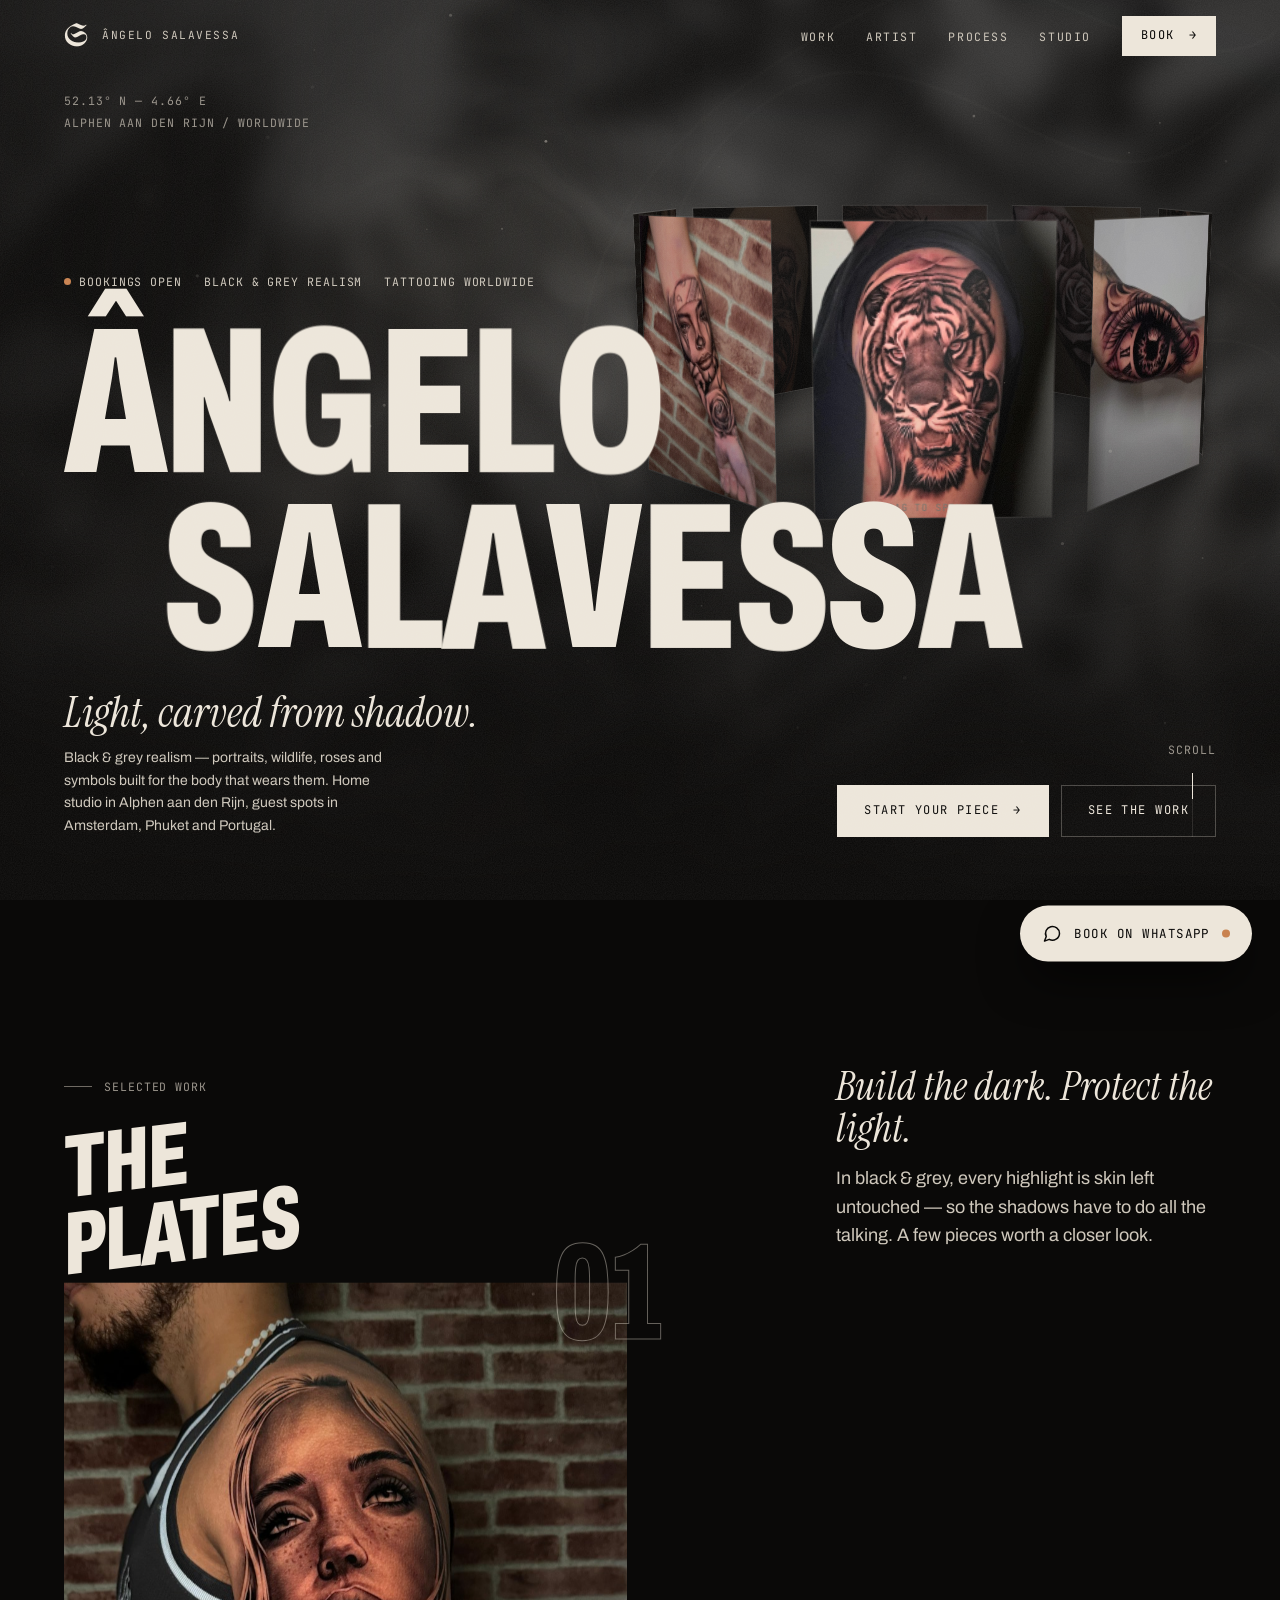
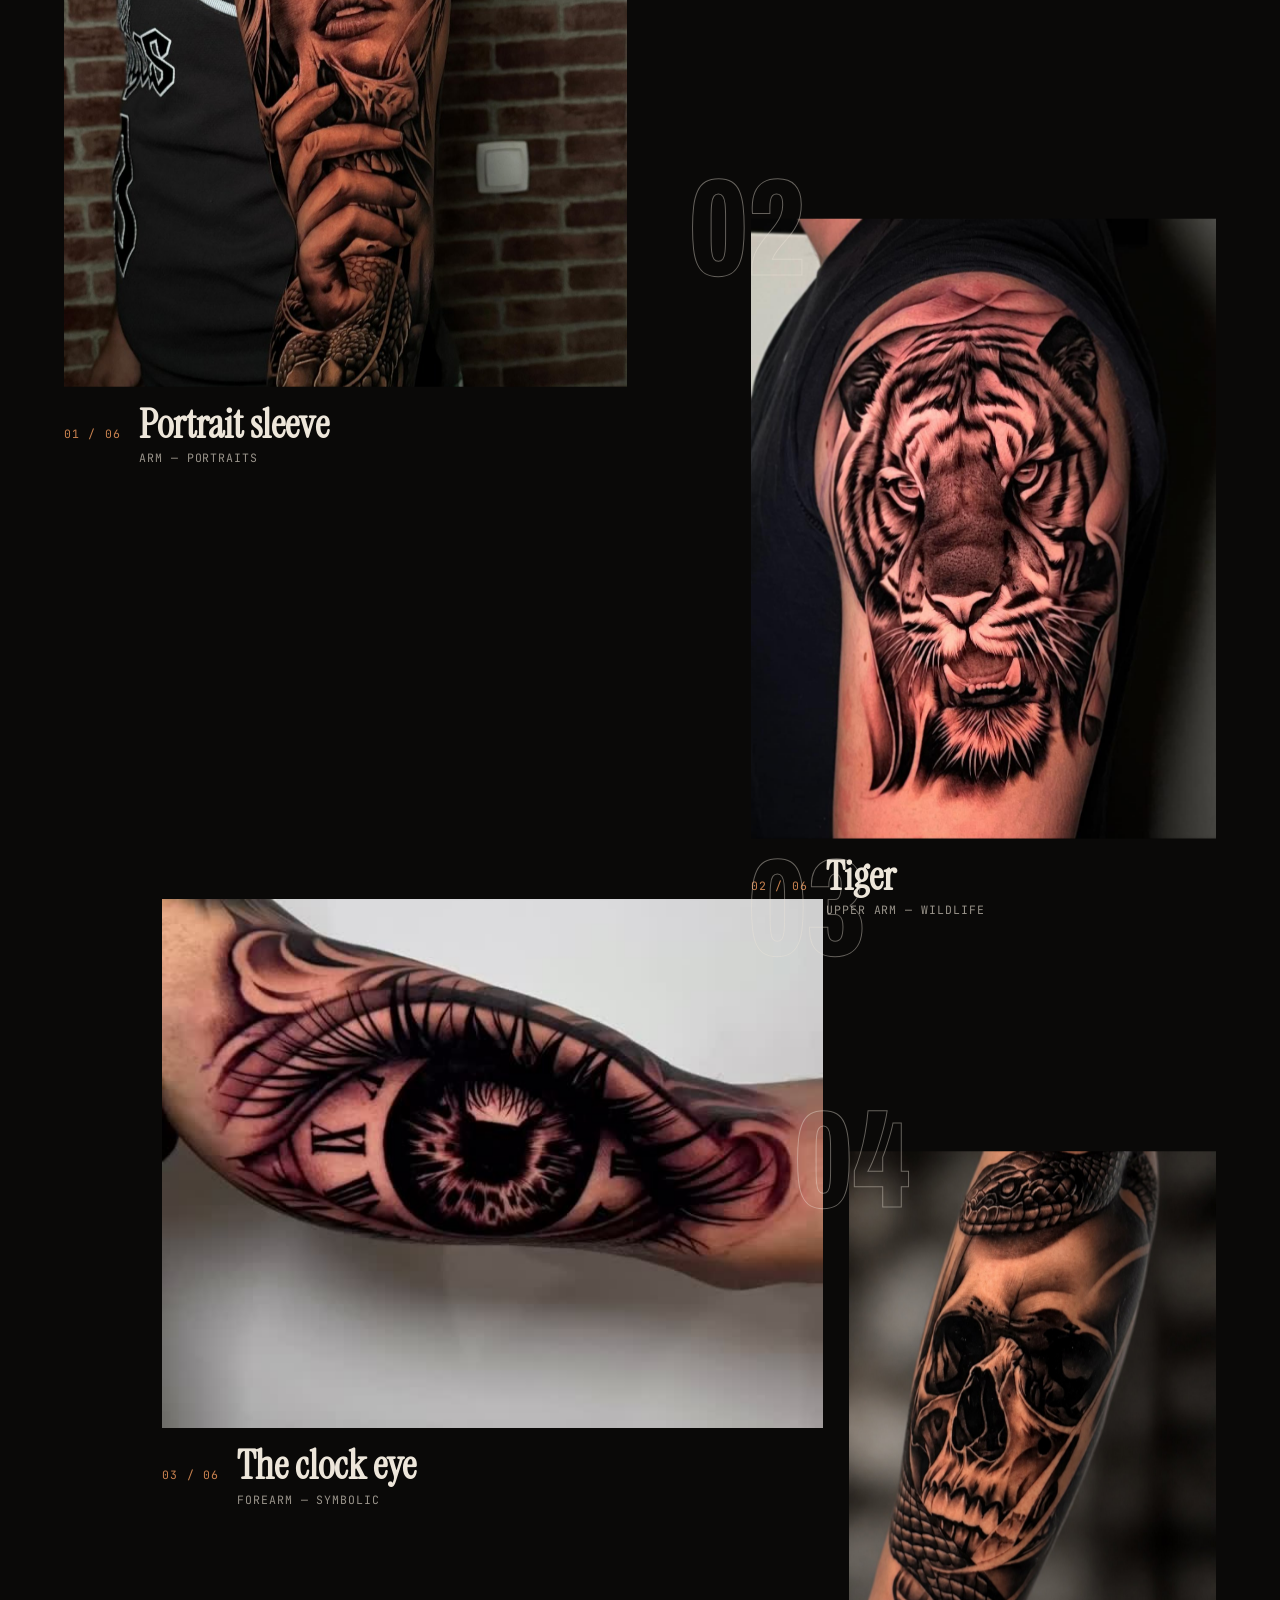
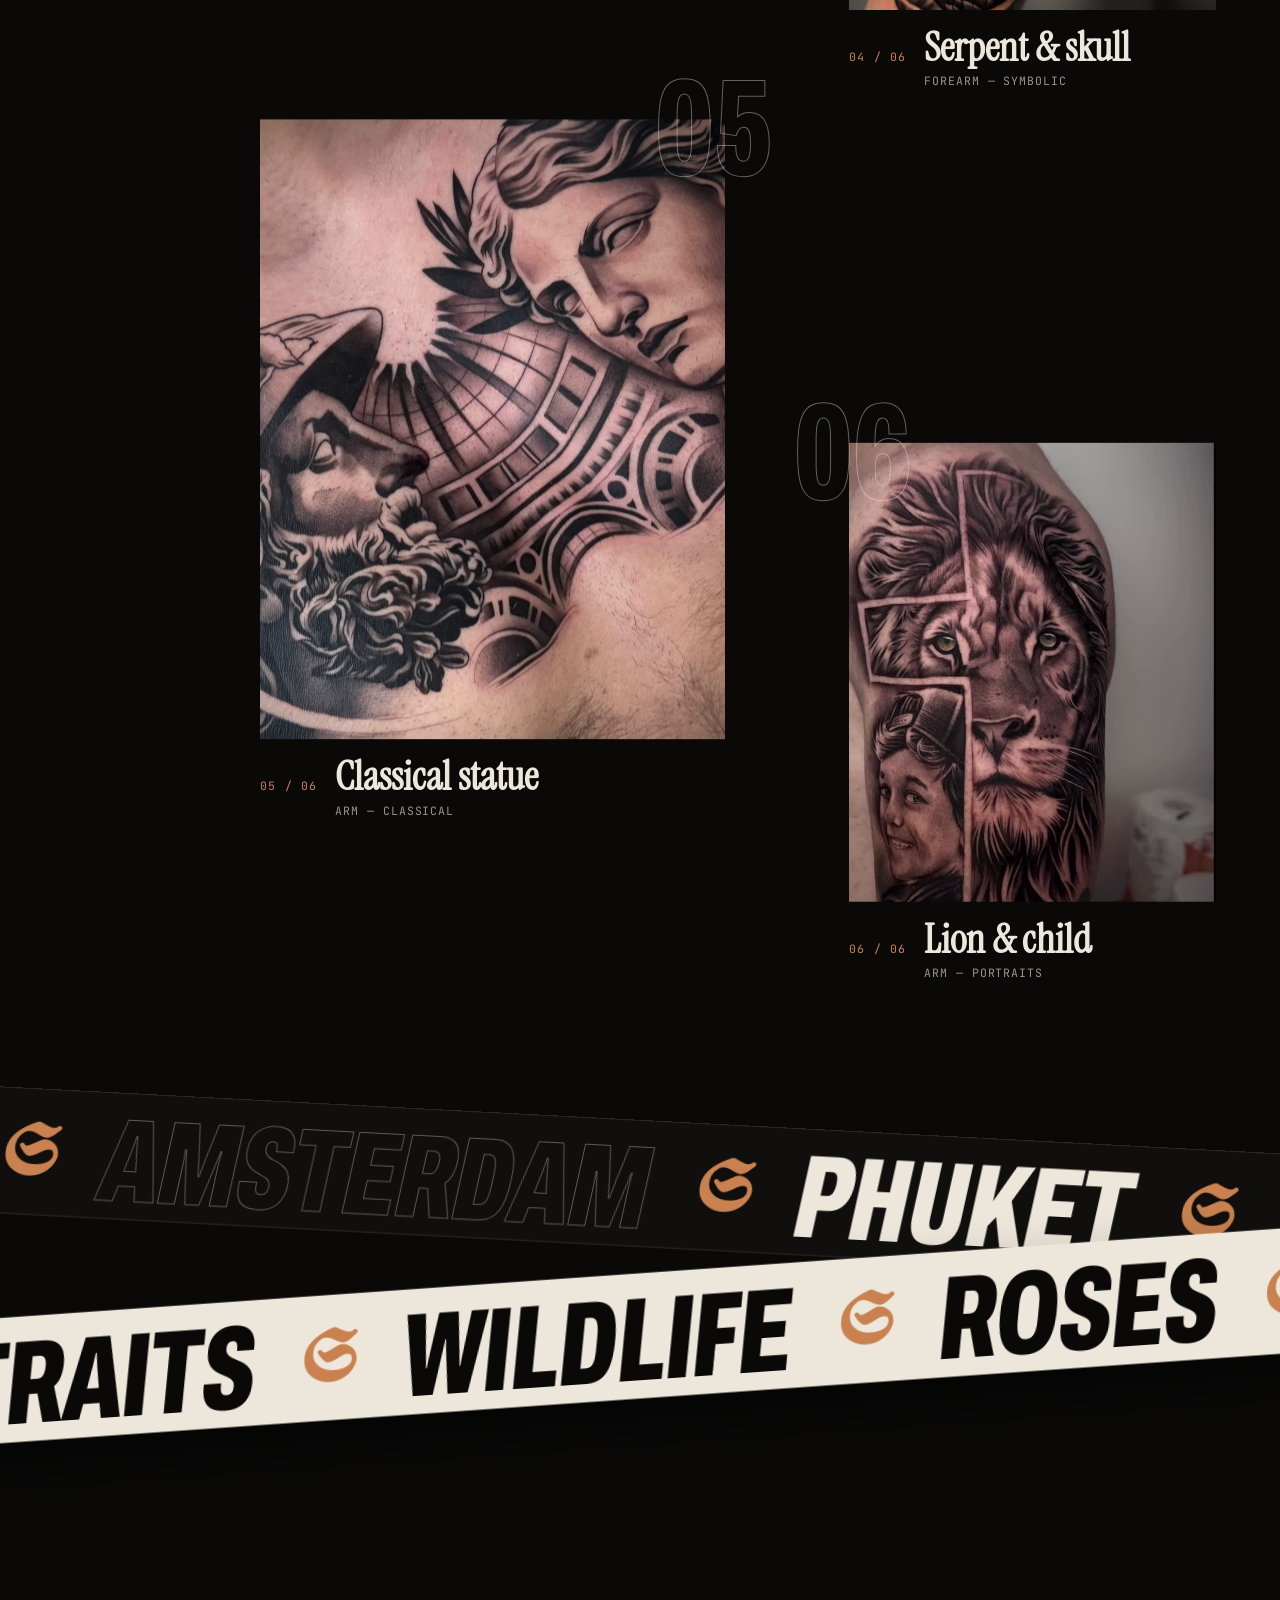
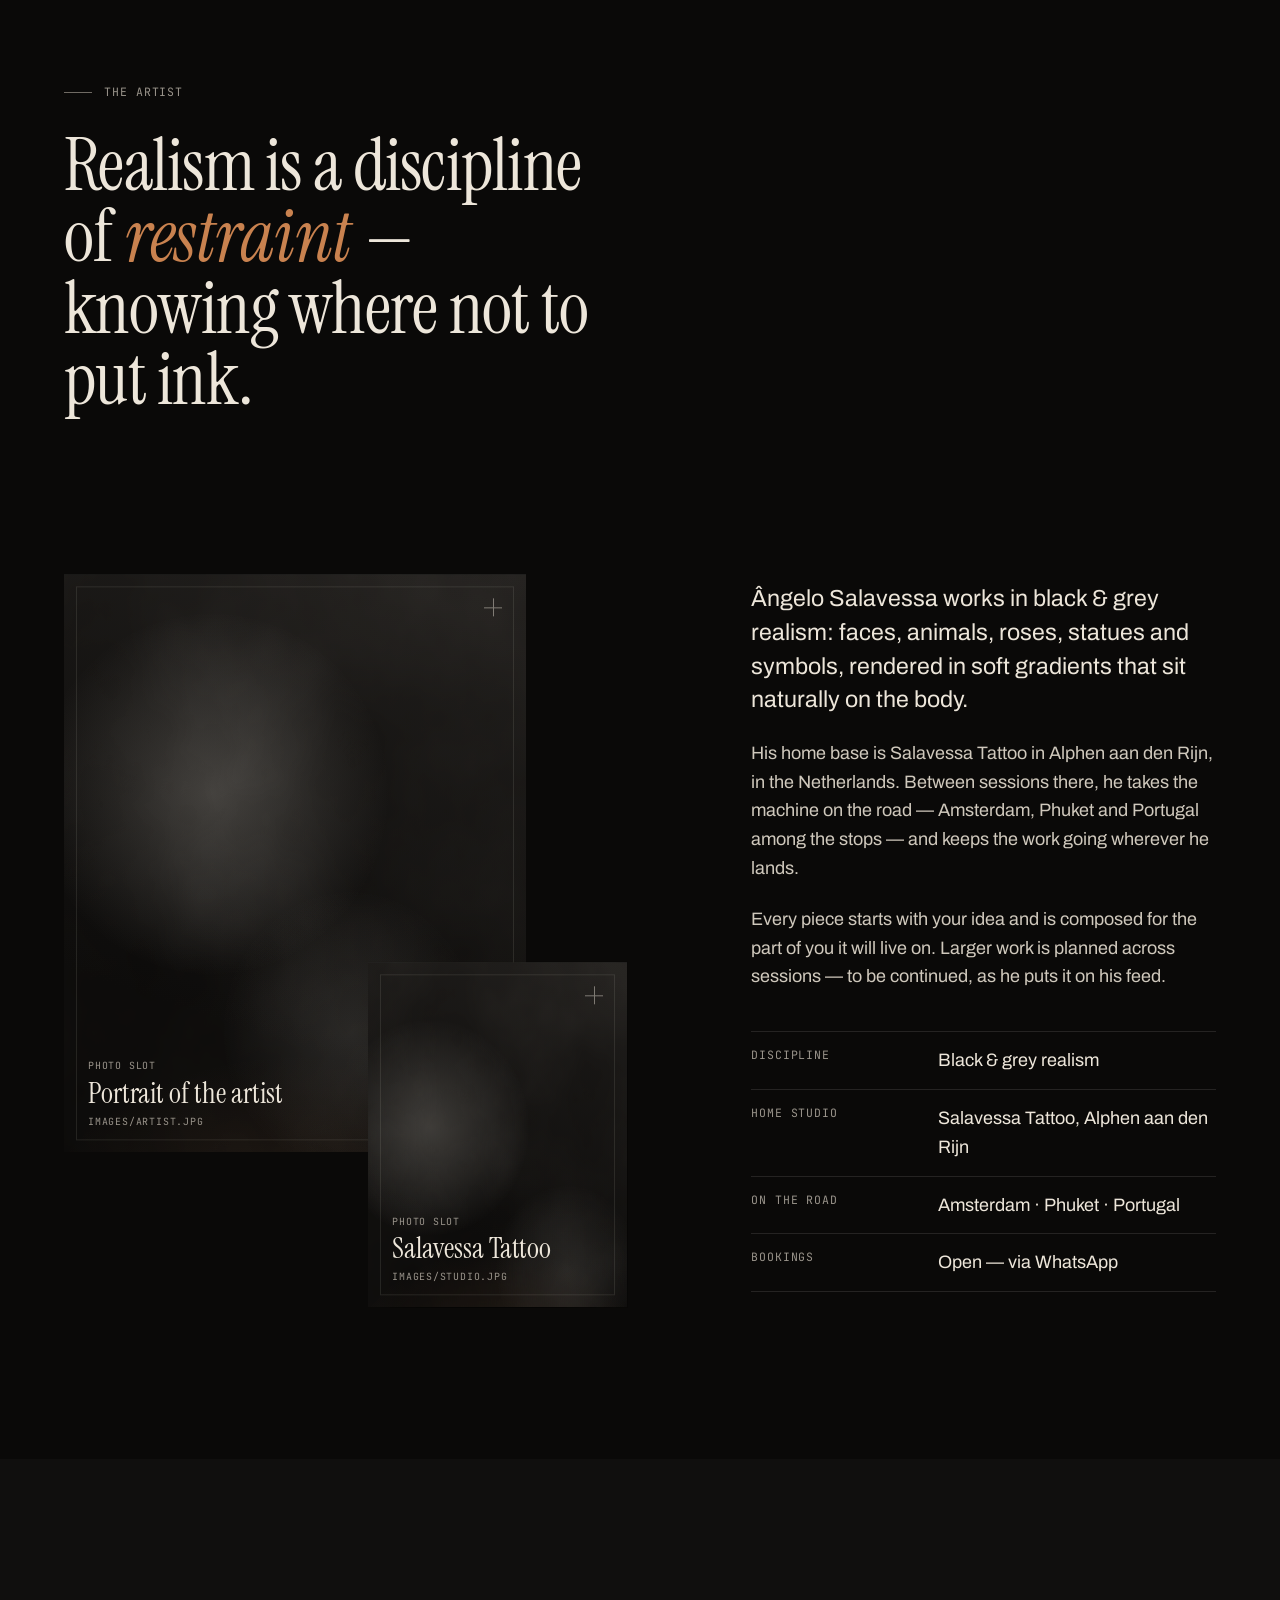
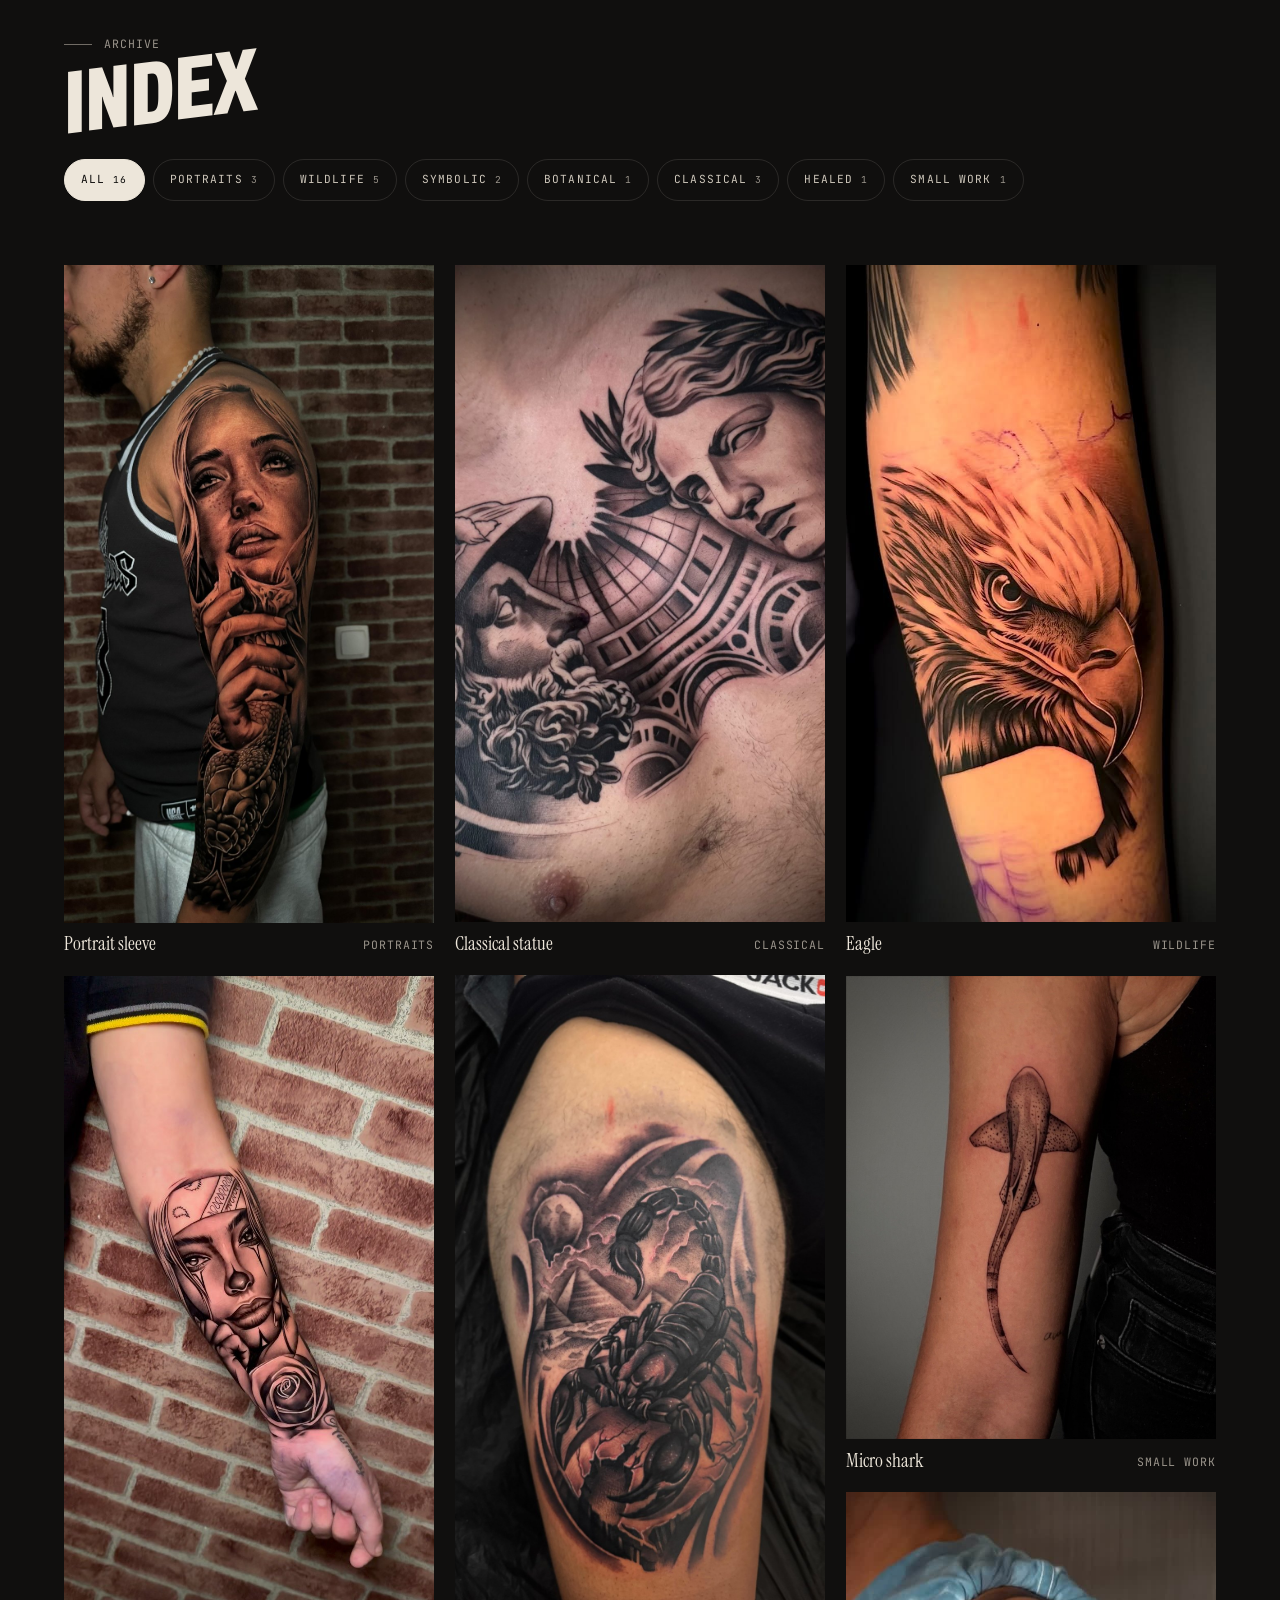
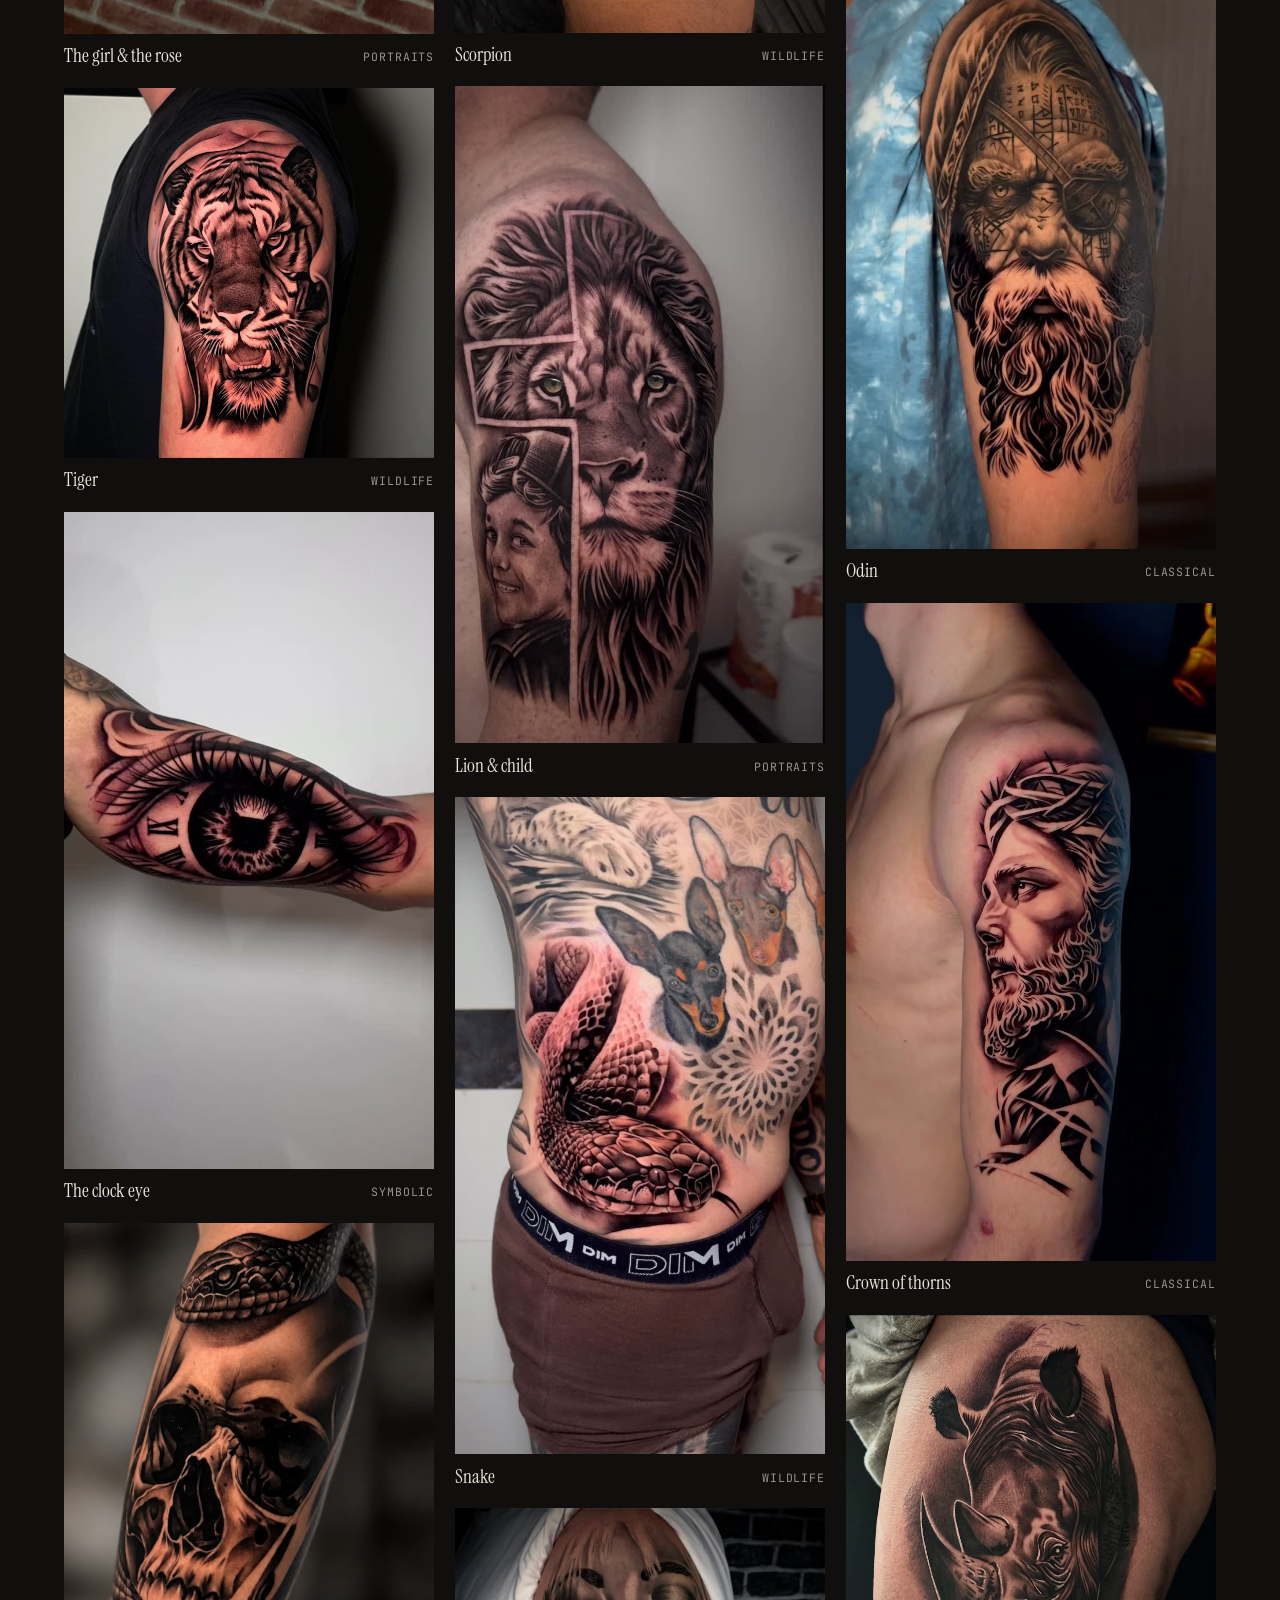
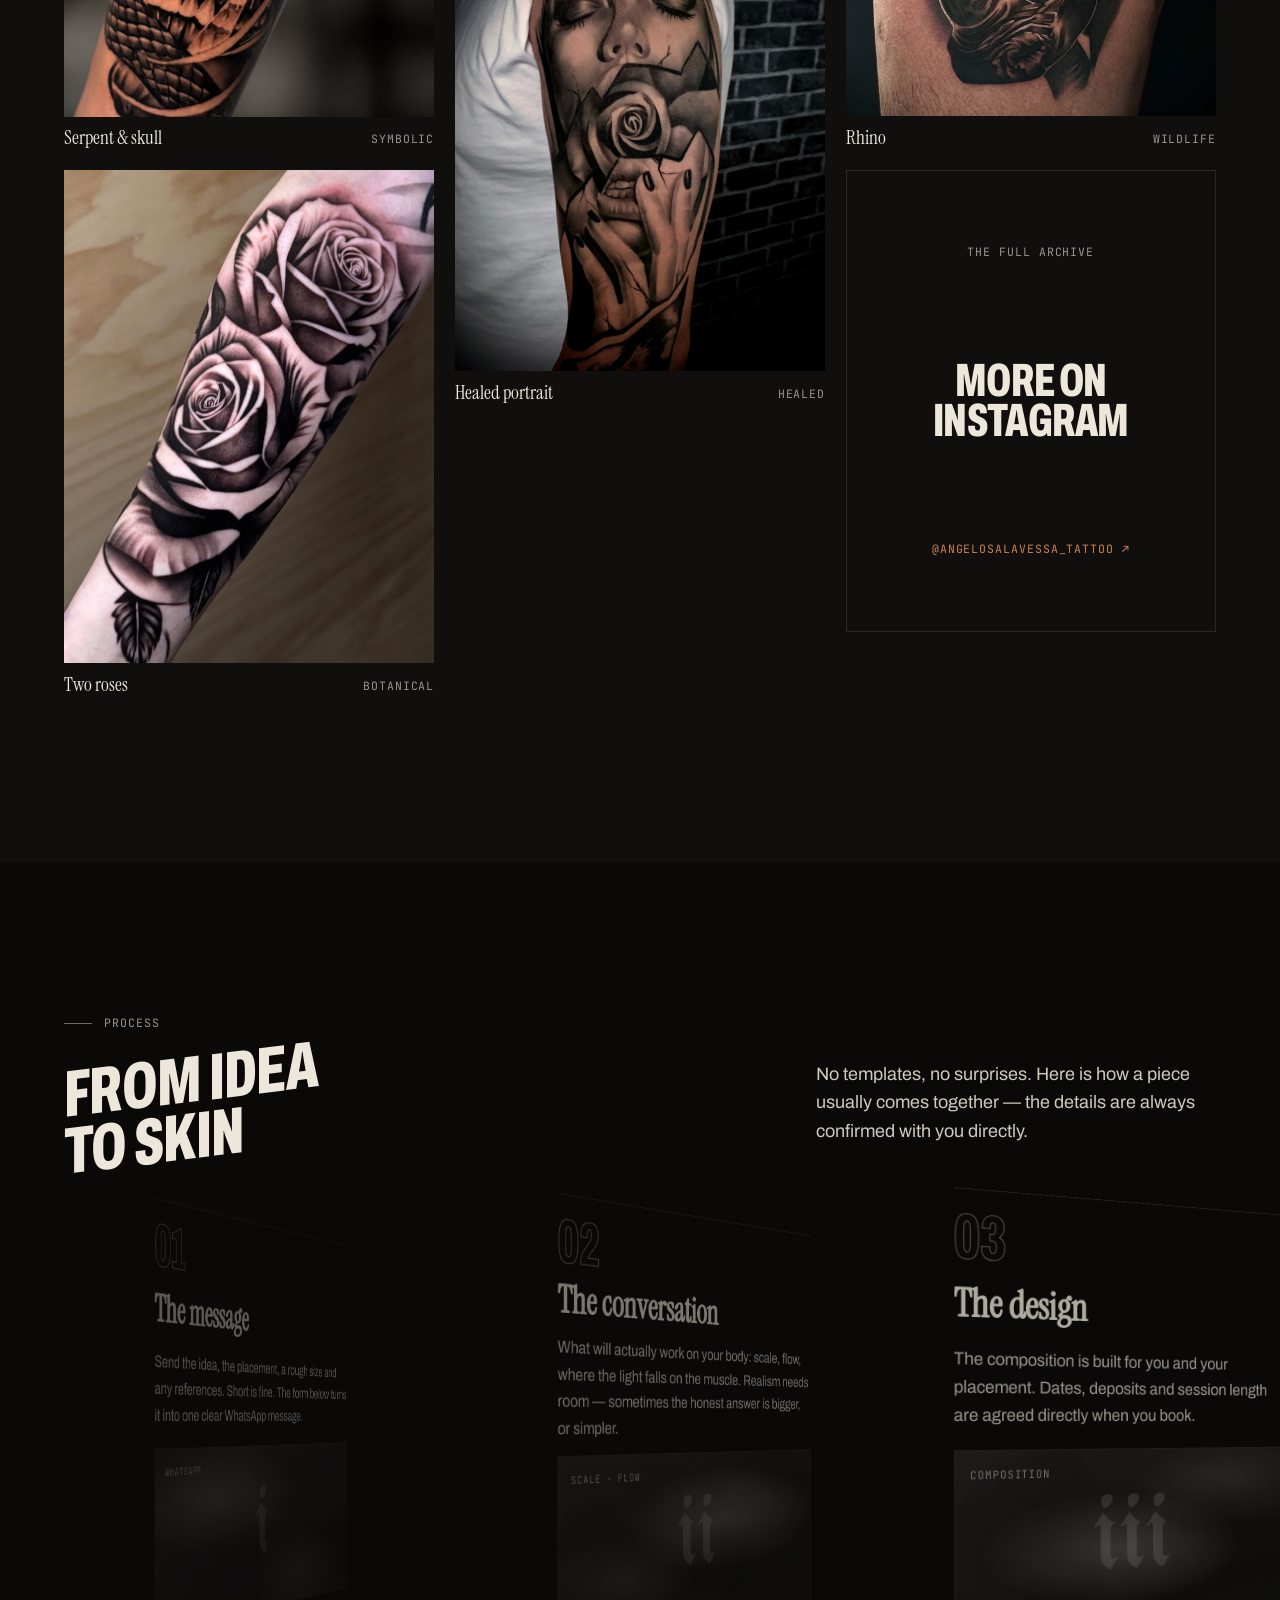
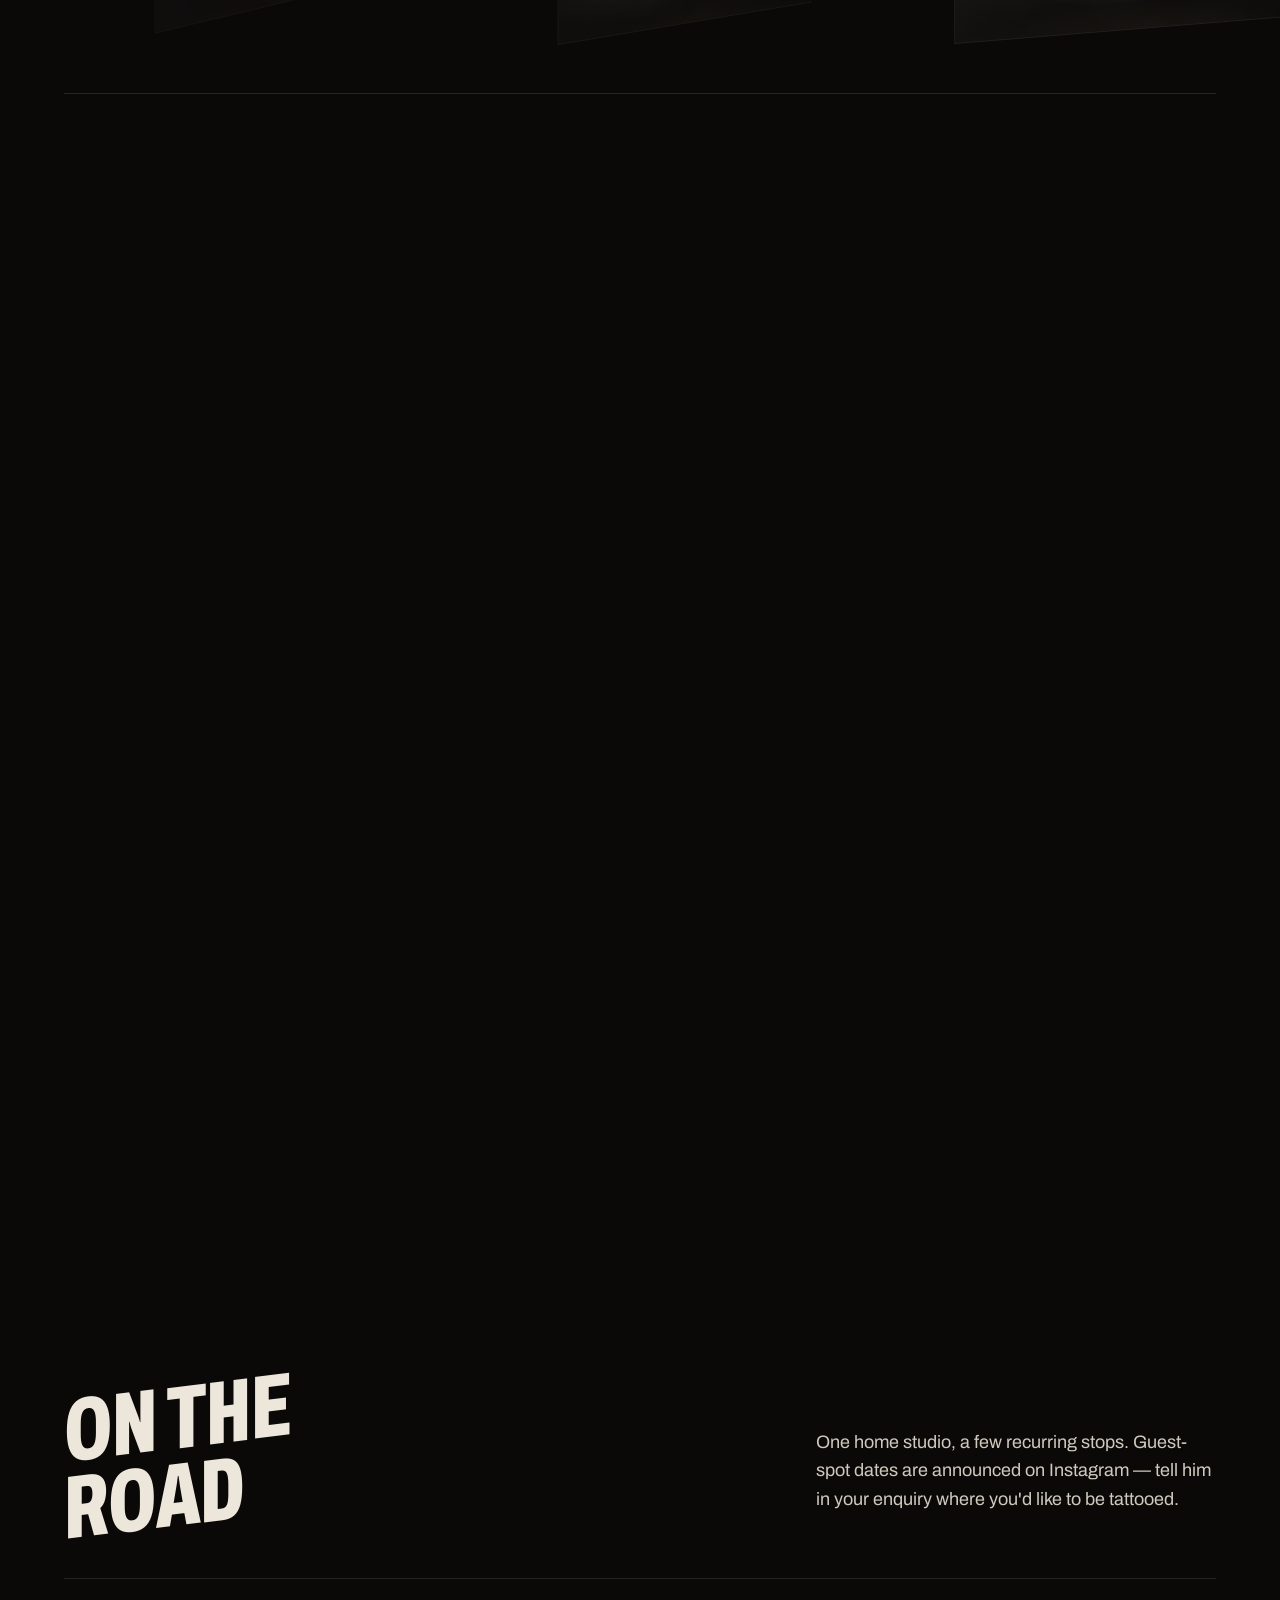
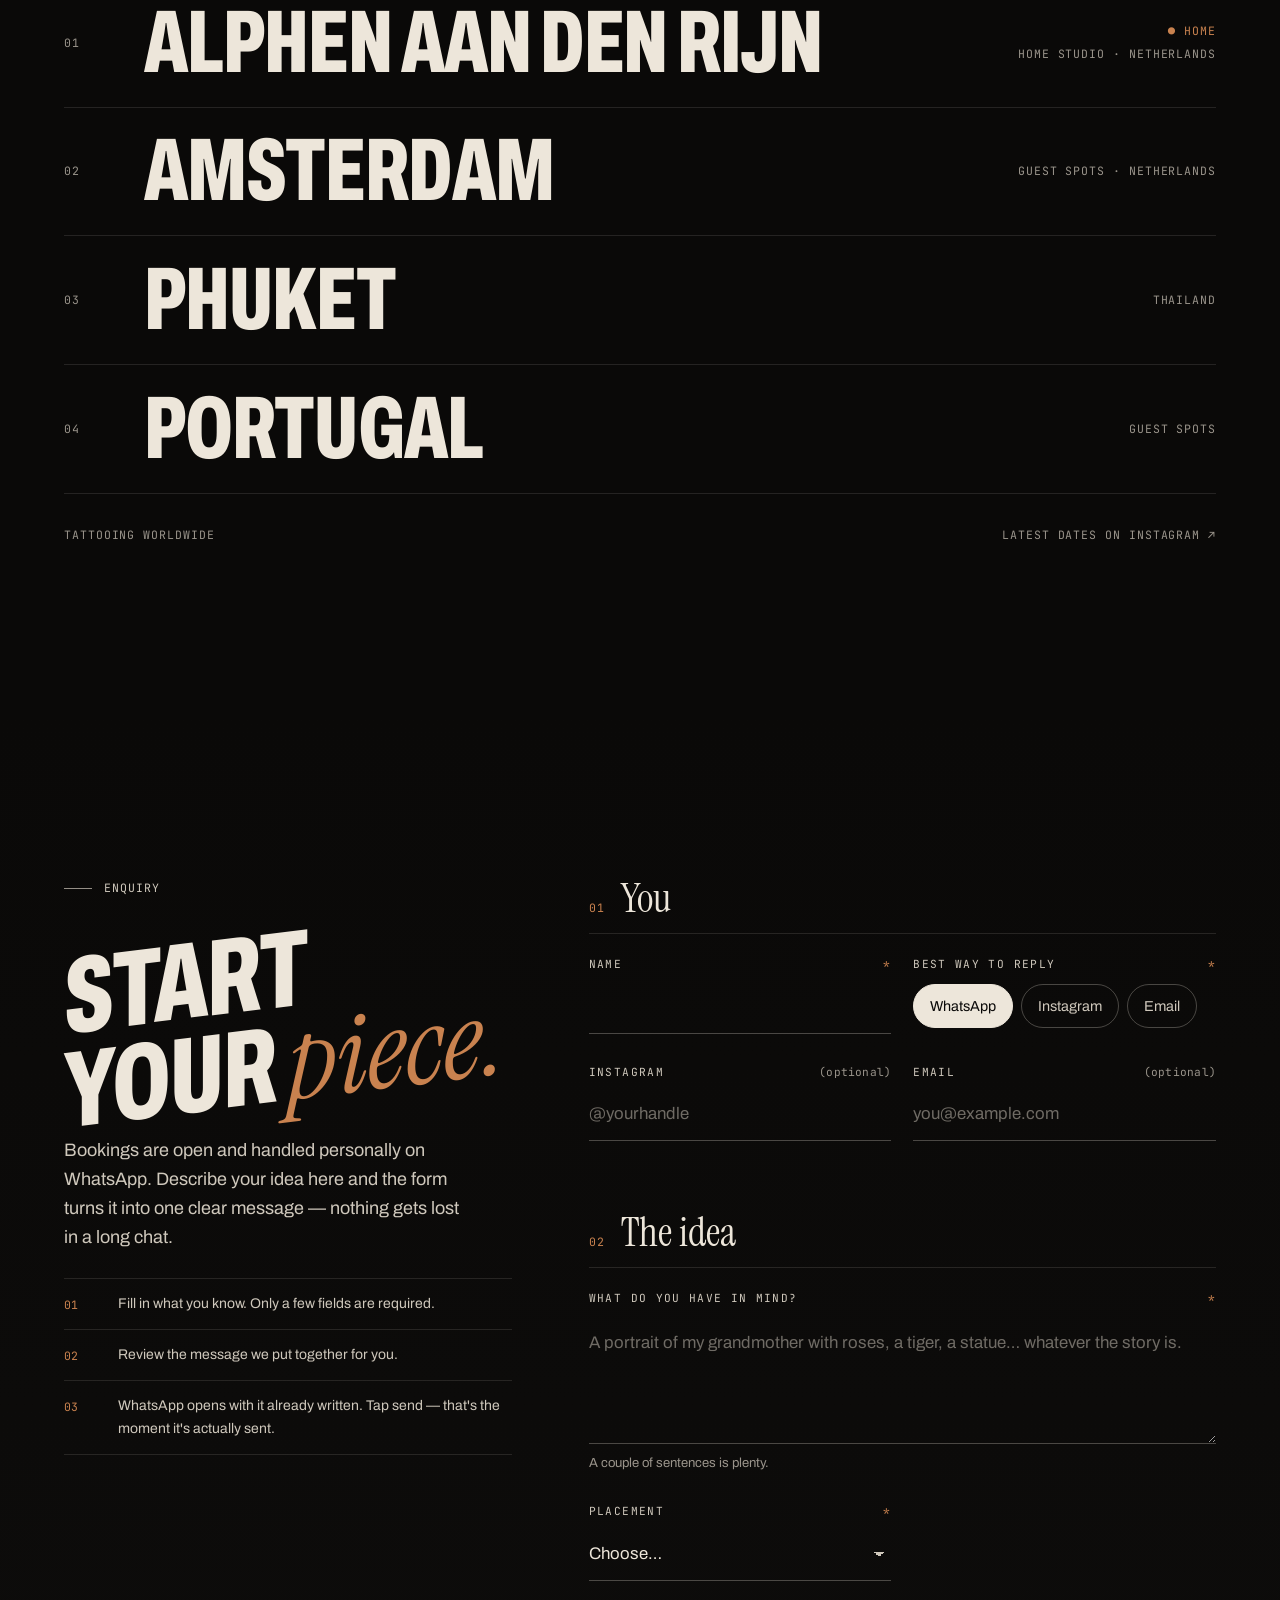
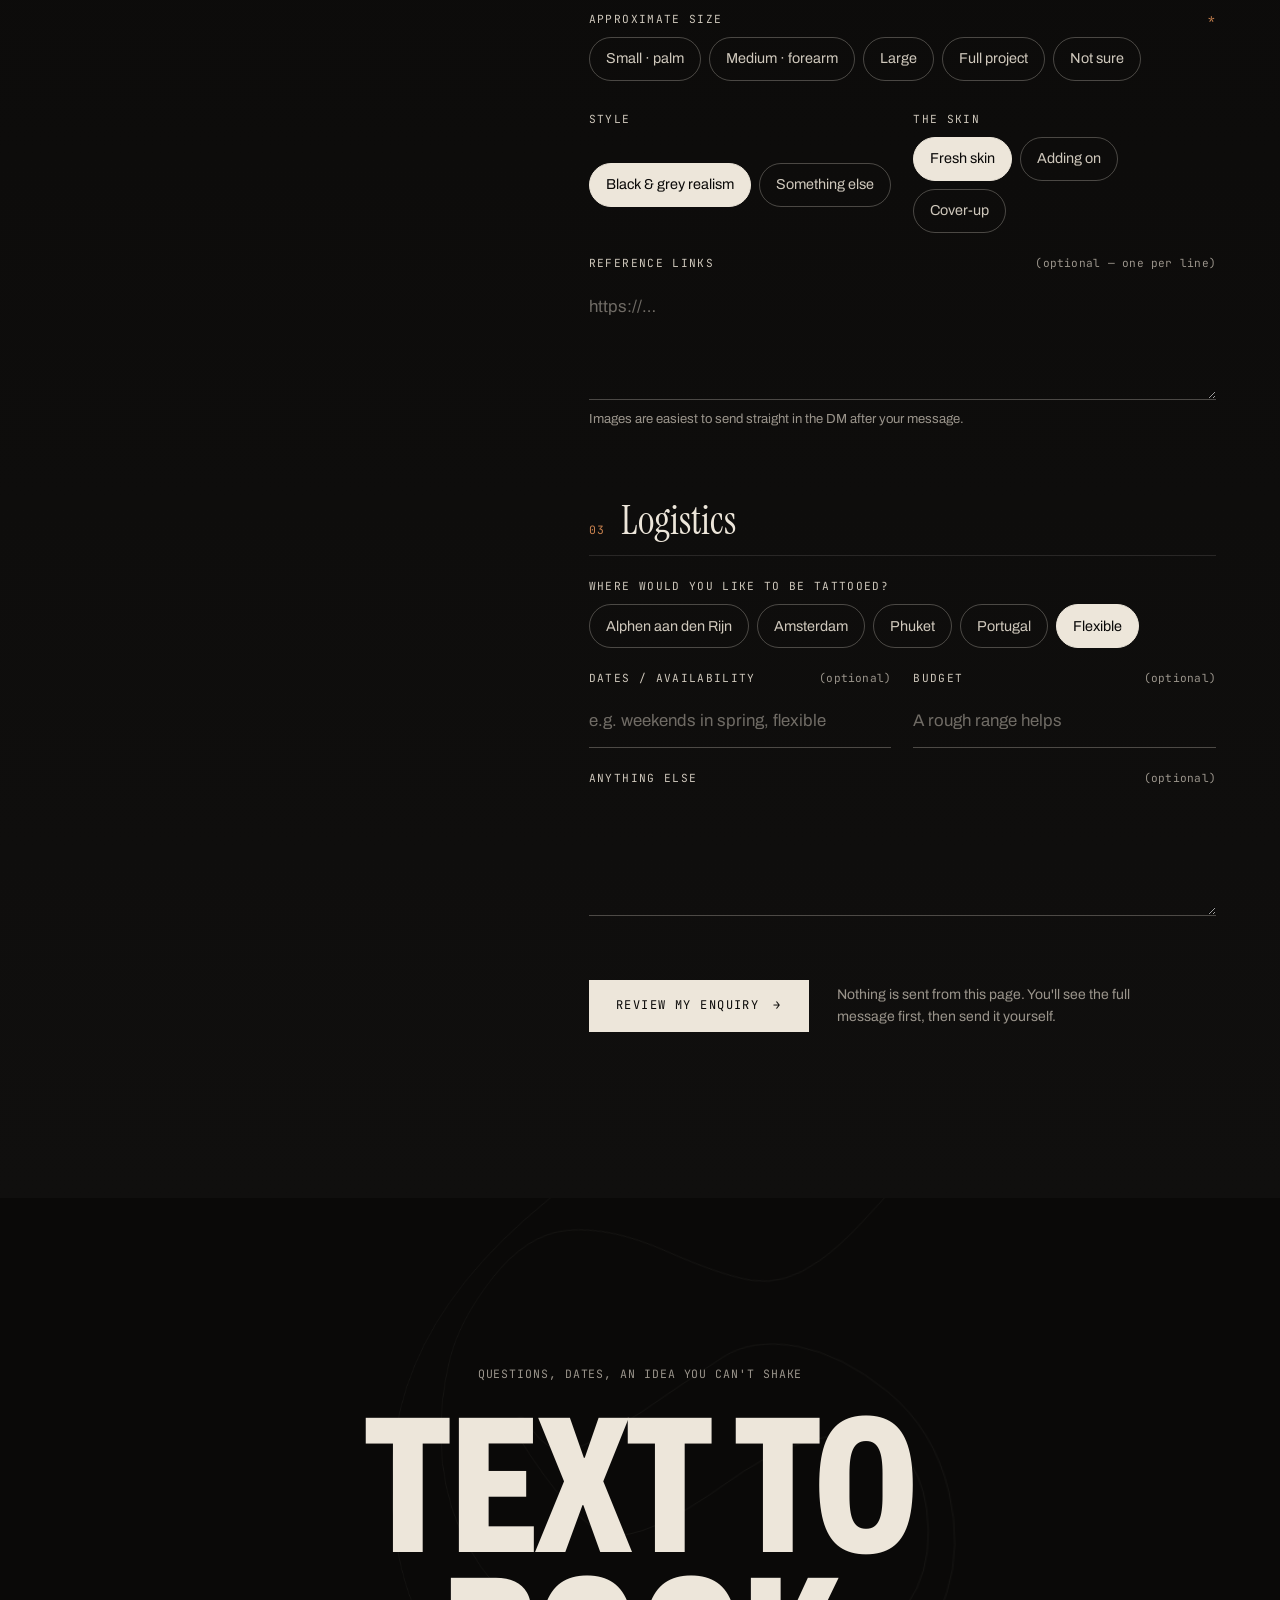
==== index.html @ 91157789 "Add files via upload" ====
<!doctype html>
<html lang="en" class="no-js">
<head>
<!-- ==========================================================================
     1. DOCUMENT METADATA
     ========================================================================== -->
<meta charset="utf-8">
<meta name="viewport" content="width=device-width, initial-scale=1, viewport-fit=cover">
<title>Ângelo Salavessa — Black &amp; Grey Realism Tattoo Artist</title>
<meta name="description" content="Ângelo Salavessa is a black & grey realism tattoo artist. Home studio Salavessa Tattoo in Alphen aan den Rijn, with guest spots in Amsterdam, Phuket and Portugal. Bookings open.">
<meta name="theme-color" content="#0A0908">
<meta name="color-scheme" content="dark">
<!-- ⚠ BEFORE LAUNCH: uncomment and set your real address (e.g. https://yourname.github.io/ or your custom domain) -->
<!-- <link rel="canonical" href="https://REPLACE-ME.github.io/"> -->
<meta property="og:type" content="website">
<meta property="og:title" content="Ângelo Salavessa — Black & Grey Realism">
<meta property="og:description" content="Black & grey realism tattoos. Alphen aan den Rijn · Amsterdam · Phuket · Portugal. Bookings open.">
<!-- ⚠ BEFORE LAUNCH: og:image must be an ABSOLUTE url, e.g. https://yourdomain/images/og.jpg (1200×630) -->
<!-- <meta property="og:image" content="https://REPLACE-ME.github.io/images/og.jpg"> -->
<!-- <meta property="og:url" content="https://REPLACE-ME.github.io/"> -->
<meta name="twitter:card" content="summary_large_image">
<link rel="icon" href="data:image/svg+xml,%3Csvg xmlns='http://www.w3.org/2000/svg' viewBox='0 0 64 64'%3E%3Crect width='64' height='64' rx='12' fill='%230A0908'/%3E%3Ctext x='32' y='47' text-anchor='middle' font-family='Georgia,serif' font-size='44' font-weight='700' fill='%23EDE6DA'%3ES%3C/text%3E%3C/svg%3E">

<!-- Early boot: enables JS styling, reduced-motion check, and a failsafe so content
     is never hidden if the main script fails. -->
<script>
  (function () {
    var h = document.documentElement;
    h.classList.remove('no-js'); h.classList.add('js');
    var reduce = window.matchMedia && window.matchMedia('(prefers-reduced-motion: reduce)').matches;
    if (!reduce) h.classList.add('is-loading');
    // Failsafe: whatever happens, reveal the page within 2.6s.
    window.__bootFailsafe = setTimeout(function () {
      h.classList.remove('is-loading'); h.classList.add('is-ready');
    }, 2600);
  })();
</script>

<!-- ==========================================================================
     2. EXTERNAL DEPENDENCIES (fonts only — no JS libraries needed)
     ========================================================================== -->
<link rel="preconnect" href="https://fonts.googleapis.com">
<link rel="preconnect" href="https://fonts.gstatic.com" crossorigin>
<link rel="stylesheet" href="https://fonts.googleapis.com/css2?family=Archivo:wdth,wght@62..125,300..900&family=Instrument+Serif:ital@0;1&family=JetBrains+Mono:wght@400;500&family=UnifrakturMaguntia&display=swap">

<style>
/* ==========================================================================
   3. DESIGN TOKENS + RESET
   ========================================================================== */
:root {
  /* Colour — ink, graphite, bone. One warm accent borrowed from the
     sunsets on the artist's feed; used sparingly. */
  --ink: #0A0908;
  --ink-2: #100F0E;
  --graphite: #1A1917;
  --graphite-2: #24221F;
  --line: rgba(237, 230, 218, 0.12);
  --line-strong: rgba(237, 230, 218, 0.28);
  --bone: #EDE6DA;
  --bone-dim: #CFC8BC;
  --muted: #9A948B;
  --accent: #C9824F;
  --accent-soft: rgba(201, 130, 79, 0.16);
  --danger: #E08A7A;
  --ok: #A9C29A;

  /* Type */
  --font-display: "Archivo", "Arial Narrow", "Helvetica Neue", Arial, sans-serif;
  --font-serif: "Instrument Serif", "Iowan Old Style", Georgia, "Times New Roman", serif;
  --font-body: "Archivo", system-ui, -apple-system, "Segoe UI", Roboto, sans-serif;
  --font-mono: "JetBrains Mono", ui-monospace, SFMono-Regular, Menlo, Consolas, monospace;
  --font-black: "UnifrakturMaguntia", "Old English Text MT", Georgia, serif;

  --fs-mono: 0.72rem;
  --fs-small: 0.875rem;
  --fs-body: clamp(1rem, 0.95rem + 0.25vw, 1.125rem);
  --fs-lead: clamp(1.125rem, 1rem + 0.6vw, 1.45rem);
  --fs-h3: clamp(1.6rem, 1.2rem + 1.6vw, 2.6rem);
  --fs-h2: clamp(2.6rem, 1.6rem + 5vw, 7rem);
  --fs-mega: clamp(4.2rem, 1rem + 15vw, 17rem);

  /* Layout */
  --gutter: clamp(20px, 5vw, 88px);
  --section: clamp(96px, 13vw, 200px);
  --max: 1560px;
  --nav-h: 72px;

  /* Motion */
  --ease-out: cubic-bezier(0.16, 1, 0.3, 1);
  --ease-in-out: cubic-bezier(0.65, 0, 0.35, 1);
  --t-fast: 180ms;
  --t-med: 420ms;
  --t-slow: 1100ms;
}

*, *::before, *::after { box-sizing: border-box; }
html { -webkit-text-size-adjust: 100%; scroll-behavior: smooth; scroll-padding-top: var(--nav-h); }
body {
  margin: 0; background: var(--ink); color: var(--bone);
  font-family: var(--font-body); font-size: var(--fs-body); line-height: 1.6;
  -webkit-font-smoothing: antialiased; text-rendering: optimizeLegibility;
  overflow-x: hidden; /* propagates to the viewport, so position: sticky keeps working */
}
img, canvas, svg { display: block; max-width: 100%; }
a { color: inherit; text-decoration: none; }
button, input, select, textarea { font: inherit; color: inherit; }
button { cursor: pointer; background: none; border: 0; padding: 0; }
h1, h2, h3, h4, p, figure, dl, dd { margin: 0; }
ul, ol { margin: 0; padding: 0; list-style: none; }
[hidden] { display: none !important; }
::selection { background: var(--bone); color: var(--ink); }

:focus { outline: none; }
:focus-visible { outline: 2px solid var(--accent); outline-offset: 4px; border-radius: 2px; }

.sr-only { position: absolute !important; width: 1px; height: 1px; padding: 0; margin: -1px; overflow: hidden; clip: rect(0 0 0 0); white-space: nowrap; border: 0; }
.skip { position: fixed; left: 16px; top: -60px; z-index: 200; background: var(--bone); color: var(--ink); padding: 10px 16px; font-weight: 600; transition: top var(--t-fast); }
.skip:focus { top: 16px; }

/* ==========================================================================
   4. GLOBAL PRIMITIVES
   ========================================================================== */
.mono { font-family: var(--font-mono); font-size: var(--fs-mono); letter-spacing: 0.08em; text-transform: uppercase; }
.serif { font-family: var(--font-serif); font-weight: 400; }
.display { font-family: var(--font-display); font-stretch: 62%; font-weight: 800; text-transform: uppercase; letter-spacing: -0.01em; line-height: 0.86; }
.muted { color: var(--muted); }
.wrap { width: 100%; max-width: var(--max); margin: 0 auto; padding: 0 var(--gutter); }
.section { position: relative; padding: var(--section) 0; }

.label { display: inline-flex; align-items: center; gap: 12px; color: var(--muted); }
.label::before { content: ""; width: 28px; height: 1px; background: currentColor; opacity: .7; }

/* Grain — a fixed film layer over everything */
.grain { position: fixed; inset: 0; z-index: 90; pointer-events: none; overflow: hidden; opacity: .07; }
.grain::before {
  content: ""; position: absolute; inset: -50%;
  background-image: url("data:image/svg+xml,%3Csvg xmlns='http://www.w3.org/2000/svg' width='240' height='240'%3E%3Cfilter id='n'%3E%3CfeTurbulence type='fractalNoise' baseFrequency='.9' numOctaves='3' stitchTiles='stitch'/%3E%3CfeColorMatrix values='0 0 0 0 1 0 0 0 0 1 0 0 0 0 1 0 0 0 .9 0'/%3E%3C/filter%3E%3Crect width='100%25' height='100%25' filter='url(%23n)'/%3E%3C/svg%3E");
  animation: grain 1.2s steps(6) infinite;
}
@keyframes grain {
  0% { transform: translate(0, 0); } 20% { transform: translate(-3%, 2%); } 40% { transform: translate(2%, -3%); }
  60% { transform: translate(-2%, -1%); } 80% { transform: translate(3%, 3%); } 100% { transform: translate(0, 0); }
}

/* Buttons */
.btn {
  position: relative; display: inline-flex; align-items: center; justify-content: center; gap: 14px;
  min-height: 52px; padding: 0 26px; border: 1px solid var(--line-strong);
  font-family: var(--font-mono); font-size: 0.75rem; letter-spacing: 0.12em; text-transform: uppercase;
  overflow: hidden; isolation: isolate; transition: color var(--t-med) var(--ease-out), border-color var(--t-med);
}
.btn::before {
  content: ""; position: absolute; inset: 0; z-index: -1; background: var(--bone);
  transform: translateY(101%); transition: transform var(--t-med) var(--ease-out);
}
.btn:hover::before, .btn:focus-visible::before { transform: translateY(0); }
.btn:hover, .btn:focus-visible { color: var(--ink); border-color: var(--bone); }
.btn:active { transform: translateY(1px); }
.btn--solid { background: var(--bone); color: var(--ink); border-color: var(--bone); }
.btn--solid::before { background: var(--accent); }
.btn--solid:hover, .btn--solid:focus-visible { color: var(--ink); border-color: var(--accent); }
.btn .arrow { display: inline-block; transition: transform var(--t-med) var(--ease-out); }
.btn:hover .arrow { transform: translateX(4px); }

.link-line { background: linear-gradient(currentColor, currentColor) 0 100% / 0 1px no-repeat; transition: background-size var(--t-med) var(--ease-out); padding-bottom: 2px; }
.link-line:hover, .link-line:focus-visible { background-size: 100% 1px; }

/* ==========================================================================
   MEDIA + PLACEHOLDER PLATES
   A "plate" is an honest placeholder for a missing photo. It's built from
   layered gradients and SVG turbulence so the layout still reads as finished.
   ========================================================================== */
.media { position: relative; overflow: hidden; background: var(--graphite); width: 100%; height: 100%; }
.media img { width: 100%; height: 100%; object-fit: cover; }
.plate {
  position: absolute; inset: 0; overflow: hidden;
  background:
    radial-gradient(55% 45% at var(--x1, 40%) var(--y1, 35%), rgba(237,230,218,.20), transparent 70%),
    radial-gradient(40% 35% at var(--x2, 65%) var(--y2, 70%), rgba(237,230,218,.10), transparent 70%),
    radial-gradient(90% 60% at 50% 125%, rgba(201,130,79,.12), transparent 70%),
    linear-gradient(var(--a, 160deg), #1c1a18, #0b0a09 75%);
}
.plate::before {
  content: ""; position: absolute; inset: -20%; opacity: .55; mix-blend-mode: soft-light;
  background-image: url("data:image/svg+xml,%3Csvg xmlns='http://www.w3.org/2000/svg' width='600' height='600'%3E%3Cfilter id='s'%3E%3CfeTurbulence type='fractalNoise' baseFrequency='.008' numOctaves='5' seed='4'/%3E%3CfeColorMatrix type='saturate' values='0'/%3E%3C/filter%3E%3Crect width='100%25' height='100%25' filter='url(%23s)'/%3E%3C/svg%3E");
  background-size: 140% 140%; background-position: var(--bp, 30% 40%);
}
.plate::after { content: ""; position: absolute; inset: 12px; border: 1px solid rgba(237,230,218,.10); pointer-events: none; }
.plate__inner { position: absolute; left: 24px; right: 24px; bottom: 22px; display: grid; gap: 4px; color: var(--bone-dim); z-index: 1; }
.plate__inner strong { font-family: var(--font-serif); font-weight: 400; font-size: clamp(1.2rem, 1rem + 1vw, 1.8rem); line-height: 1.1; color: var(--bone); }
.plate__inner .mono { font-size: .62rem; color: var(--muted); overflow-wrap: anywhere; }
.plate__cross { position: absolute; top: 24px; right: 24px; width: 18px; height: 18px; opacity: .45; z-index: 1; }
.plate__cross::before, .plate__cross::after { content: ""; position: absolute; background: var(--bone); }
.plate__cross::before { left: 50%; top: 0; bottom: 0; width: 1px; }
.plate__cross::after { top: 50%; left: 0; right: 0; height: 1px; }

/* ==========================================================================
   LOADER (brief, skippable by design — max ~1.6s, failsafe at 2.6s)
   ========================================================================== */
.loader { display: none; }
.is-loading .loader {
  display: grid; place-items: center; position: fixed; inset: 0; z-index: 150; background: var(--ink);
}
.loader__mark {
  font-family: var(--font-black); font-size: clamp(90px, 18vw, 200px); line-height: 1; color: var(--bone);
  clip-path: inset(100% 0 0 0); animation: markIn 1.1s var(--ease-out) .1s forwards;
}
.loader__meta { position: absolute; bottom: 32px; left: var(--gutter); right: var(--gutter); display: flex; justify-content: space-between; color: var(--muted); }
@keyframes markIn { to { clip-path: inset(0 0 0 0); } }
.loader.is-out { animation: loaderOut .9s var(--ease-in-out) forwards; }
@keyframes loaderOut { to { clip-path: inset(0 0 100% 0); } }

/* ==========================================================================
   CURSOR (desktop / fine pointer only — the native pointer stays visible)
   ========================================================================== */
.cursor { position: fixed; left: 0; top: 0; z-index: 120; pointer-events: none; display: none; }
.has-cursor .cursor { display: block; }
.cursor__ring {
  position: absolute; width: 34px; height: 34px; margin: -17px 0 0 -17px; border: 1px solid rgba(237,230,218,.5); border-radius: 50%;
  transition: width var(--t-med) var(--ease-out), height var(--t-med) var(--ease-out), margin var(--t-med) var(--ease-out), background-color var(--t-med), border-color var(--t-med);
}
.cursor__label { position: absolute; transform: translate(-50%, -50%); color: var(--ink); opacity: 0; transition: opacity var(--t-fast); font-family: var(--font-mono); font-size: .62rem; letter-spacing: .14em; text-transform: uppercase; }
.cursor.is-view .cursor__ring { width: 86px; height: 86px; margin: -43px 0 0 -43px; background: var(--bone); border-color: var(--bone); }
.cursor.is-view .cursor__label { opacity: 1; }
.cursor.is-link .cursor__ring { width: 12px; height: 12px; margin: -6px 0 0 -6px; background: var(--accent); border-color: var(--accent); }
.cursor.is-hidden { opacity: 0; }

/* ==========================================================================
   5. NAVIGATION
   ========================================================================== */
.nav {
  position: fixed; inset: 0 0 auto 0; z-index: 100; height: var(--nav-h);
  padding-top: env(safe-area-inset-top);
  transition: background-color var(--t-med), border-color var(--t-med), transform var(--t-med) var(--ease-out);
  border-bottom: 1px solid transparent;
}
.nav.is-solid { background: rgba(10, 9, 8, 0.82); border-bottom-color: var(--line); -webkit-backdrop-filter: blur(10px); backdrop-filter: blur(10px); }
.nav__inner { height: 100%; display: flex; align-items: center; justify-content: space-between; gap: 24px; }
.nav__brand { display: inline-flex; align-items: center; gap: 14px; }
.nav__mark { font-family: var(--font-black); font-size: 2rem; line-height: 1; transform: translateY(2px); }
.nav__name { font-family: var(--font-mono); font-size: .7rem; letter-spacing: .14em; text-transform: uppercase; color: var(--bone-dim); }
.nav__links { display: flex; align-items: center; gap: clamp(18px, 2.4vw, 40px); }
.nav__links a:not(.btn) { position: relative; font-family: var(--font-mono); font-size: .72rem; letter-spacing: .14em; text-transform: uppercase; color: var(--bone-dim); padding: 8px 0; transition: color var(--t-fast); }
.nav__links a:not(.btn)::after { content: ""; position: absolute; left: 0; right: 0; bottom: 2px; height: 1px; background: var(--accent); transform: scaleX(0); transform-origin: right; transition: transform var(--t-med) var(--ease-out); }
.nav__links a:not(.btn):hover, .nav__links a[aria-current="true"] { color: var(--bone); }
.nav__links a:not(.btn):hover::after, .nav__links a[aria-current="true"]::after { transform: scaleX(1); transform-origin: left; }
.nav__links .btn { min-height: 40px; padding: 0 18px; }
.nav__toggle { display: none; align-items: center; gap: 12px; min-height: 44px; padding: 0 4px; font-family: var(--font-mono); font-size: .72rem; letter-spacing: .14em; text-transform: uppercase; }
.nav__burger { width: 22px; height: 10px; position: relative; }
.nav__burger::before, .nav__burger::after { content: ""; position: absolute; left: 0; right: 0; height: 1px; background: var(--bone); transition: transform var(--t-med) var(--ease-out), top var(--t-med) var(--ease-out); }
.nav__burger::before { top: 0; } .nav__burger::after { top: 9px; }
.nav__toggle[aria-expanded="true"] .nav__burger::before { top: 5px; transform: rotate(45deg); }
.nav__toggle[aria-expanded="true"] .nav__burger::after { top: 5px; transform: rotate(-45deg); }

.menu {
  position: fixed; inset: 0; z-index: 99; background: var(--ink);
  display: flex; flex-direction: column; justify-content: flex-end;
  padding: calc(var(--nav-h) + 24px) var(--gutter) calc(32px + env(safe-area-inset-bottom));
  clip-path: inset(0 0 100% 0); visibility: hidden;
  transition: clip-path .7s var(--ease-in-out), visibility 0s linear .7s;
}
.menu.is-open { clip-path: inset(0 0 0 0); visibility: visible; transition: clip-path .7s var(--ease-in-out), visibility 0s; }
.menu__list { display: grid; gap: 4px; }
.menu__list a { display: flex; align-items: baseline; gap: 16px; padding: 6px 0; }
.menu__list .display { font-size: clamp(3.4rem, 17vw, 6rem); }
.menu__foot { margin-top: 40px; padding-top: 20px; border-top: 1px solid var(--line); display: flex; justify-content: space-between; gap: 16px; color: var(--muted); }

/* ==========================================================================
   6. HERO — three planes: background atmosphere, the plate, foreground dust
   ========================================================================== */
.hero { position: relative; min-height: 100vh; min-height: 100svh; overflow: hidden; isolation: isolate; display: flex; align-items: flex-end; }
.hero__stage { position: absolute; inset: 0; z-index: 0; }
.hero__plane { position: absolute; inset: -5%; will-change: transform; }
.hero__smoke {
  position: absolute; inset: 0; width: 100%; height: 100%;
  background:
    radial-gradient(50% 45% at 68% 40%, rgba(237,230,218,.10), transparent 70%),
    radial-gradient(60% 50% at 20% 80%, rgba(201,130,79,.07), transparent 70%),
    var(--ink);
}
.hero__bgimg { position: absolute; inset: 0; width: 100%; height: 100%; object-fit: cover; opacity: 0; filter: blur(14px) grayscale(.4); transform: scale(1.12); transition: opacity 1.6s var(--ease-out); mix-blend-mode: luminosity; }
.hero__bgimg.is-loaded { opacity: .28; }
.hero__glyph {
  position: absolute; right: -2vw; top: 50%; transform: translateY(-50%);
  font-family: var(--font-black); font-size: min(120vh, 95vw); line-height: .8;
  color: transparent; -webkit-text-stroke: 1px rgba(237,230,218,.07); filter: blur(1.5px);
  user-select: none;
}
.hero__plane--mid { inset: 0; }
.hero__frame {
  position: absolute; right: clamp(24px, 9vw, 180px); top: clamp(96px, 15vh, 160px);
  width: clamp(260px, 29vw, 500px); aspect-ratio: 4 / 5;
  box-shadow: 0 60px 120px -30px rgba(0,0,0,.9);
}
.hero__frame .media { position: absolute; inset: 0; }
.hero__frame-cap { position: absolute; left: 0; right: 0; top: calc(100% + 14px); display: flex; justify-content: space-between; gap: 12px; color: var(--muted); }
.hero__plane--fg { inset: 0; pointer-events: none; z-index: 3; }
.hero__dust { position: absolute; inset: 0; width: 100%; height: 100%; }
.hero::after {
  content: ""; position: absolute; inset: 0; z-index: 1; pointer-events: none;
  background:
    linear-gradient(to top, var(--ink) 0%, rgba(10,9,8,.75) 22%, transparent 55%),
    linear-gradient(to right, rgba(10,9,8,.7) 0%, transparent 55%);
}
.hero__content { position: relative; z-index: 2; width: 100%; padding-bottom: clamp(40px, 7vh, 88px); padding-top: calc(var(--nav-h) + 40px); }
.hero__kicker { color: var(--bone-dim); margin-bottom: clamp(16px, 2.5vh, 28px); display: flex; flex-wrap: wrap; gap: 10px 22px; }
.hero__kicker .dot { display: inline-block; width: 7px; height: 7px; border-radius: 50%; background: var(--accent); margin-right: 8px; box-shadow: 0 0 0 0 var(--accent-soft); animation: pulse 2.4s infinite; vertical-align: 1px; }
@keyframes pulse { 0% { box-shadow: 0 0 0 0 rgba(201,130,79,.55); } 70% { box-shadow: 0 0 0 10px rgba(201,130,79,0); } 100% { box-shadow: 0 0 0 0 rgba(201,130,79,0); } }
.hero__name { font-size: var(--fs-mega); mix-blend-mode: difference; color: var(--bone); }
.hero__name .line { display: block; overflow: hidden; padding-bottom: .04em; margin-bottom: -.06em; }
.hero__name .line > span { display: inline-block; white-space: nowrap; }
.hero__name .line:nth-child(2) { padding-left: clamp(0px, 8vw, 160px); }
.hero__row { display: grid; grid-template-columns: minmax(0, 1fr) auto; gap: 32px 48px; align-items: end; margin-top: clamp(20px, 3vh, 36px); }
.hero__tag { font-size: clamp(1.6rem, 1.1rem + 2vw, 3rem); line-height: 1.05; font-style: italic; color: var(--bone); }
.hero__lede { max-width: 42ch; margin-top: 12px; color: var(--bone-dim); font-size: var(--fs-small); }
.hero__ctas { display: flex; flex-wrap: wrap; gap: 12px; }
.hero__scroll { position: absolute; z-index: 2; right: var(--gutter); bottom: clamp(40px, 7vh, 88px); display: none; flex-direction: column; align-items: center; gap: 14px; color: var(--muted); }
.hero__scroll-line { width: 1px; height: 64px; background: var(--line); position: relative; overflow: hidden; }
.hero__scroll-line::after { content: ""; position: absolute; left: 0; top: 0; width: 1px; height: 40%; background: var(--bone); animation: scrollLine 2.2s var(--ease-in-out) infinite; }
@keyframes scrollLine { 0% { transform: translateY(-100%); } 100% { transform: translateY(260%); } }
.hero__corner { position: absolute; z-index: 2; top: calc(var(--nav-h) + 20px); left: var(--gutter); color: var(--muted); display: grid; gap: 4px; }

/* Intro choreography (only when JS is running; failsafe reveals after 2.6s) */
.js:not(.is-ready) .hero__name .line > span { transform: translateY(108%); }
.js:not(.is-ready) [data-intro] { opacity: 0; transform: translateY(18px); }
.js:not(.is-ready) .hero__frame { clip-path: inset(100% 0 0 0); }
.hero__name .line > span { transition: transform 1.3s var(--ease-out); }
.hero__name .line:nth-child(2) > span { transition-delay: .09s; }
[data-intro] { transition: opacity 1s var(--ease-out), transform 1s var(--ease-out); transition-delay: calc(var(--d, 0) * 1s + .35s); }
.hero__frame { clip-path: inset(0 0 0 0); transition: clip-path 1.6s var(--ease-in-out) .1s; }

/* ==========================================================================
   SCROLL REVEALS (gated behind .motion-ready so nothing hides if JS fails)
   ========================================================================== */
.motion-ready [data-reveal="text"]:not(.is-in) { opacity: 0; translate: 0 34px; }
[data-reveal="text"] { transition: opacity 1s var(--ease-out), translate 1.1s var(--ease-out); transition-delay: calc(var(--d, 0) * 1s); }
.reveal-media { overflow: hidden; }
.reveal-media .media { transition: transform 1.8s var(--ease-out); }
.reveal-media { clip-path: inset(0 0 0 0); transition: clip-path 1.4s var(--ease-in-out); transition-delay: calc(var(--d, 0) * 1s); }
.motion-ready [data-reveal="up"]:not(.is-in) { clip-path: inset(100% 0 0 0); }
.motion-ready [data-reveal="left"]:not(.is-in) { clip-path: inset(0 100% 0 0); }
.motion-ready [data-reveal="right"]:not(.is-in) { clip-path: inset(0 0 0 100%); }
.motion-ready [data-reveal="center"]:not(.is-in) { clip-path: inset(18% 18% 18% 18%); }
.motion-ready [data-reveal="center"]:not(.is-in) .media,
.motion-ready [data-reveal="up"]:not(.is-in) .media,
.motion-ready [data-reveal="left"]:not(.is-in) .media,
.motion-ready [data-reveal="right"]:not(.is-in) .media { transform: scale(1.22); }

/* ==========================================================================
   7a. ARTIST (editorial feature)
   ========================================================================== */
.artist__grid { display: grid; grid-template-columns: repeat(12, minmax(0, 1fr)); gap: 0 clamp(16px, 2vw, 32px); align-items: start; }
.artist__head { grid-column: 1 / -1; margin-bottom: clamp(48px, 7vw, 110px); }
.artist__statement { font-size: clamp(2.2rem, 1.2rem + 4.2vw, 6rem); line-height: .98; letter-spacing: -.01em; max-width: 16ch; margin-top: 28px; }
.artist__statement em { color: var(--accent); }
.artist__media { grid-column: 1 / span 6; position: relative; }
.artist__portrait { aspect-ratio: 4 / 5; width: 82%; }
.artist__studio { position: absolute; right: 0; bottom: -12%; width: 46%; aspect-ratio: 3 / 4; box-shadow: 0 40px 80px -20px rgba(0,0,0,.85); }
.artist__text { grid-column: 8 / span 5; padding-top: clamp(24px, 6vw, 120px); display: grid; gap: 22px; }
.artist__text p { color: var(--bone-dim); }
.artist__text .lead { font-size: var(--fs-lead); color: var(--bone); line-height: 1.45; }
.facts { margin-top: 18px; border-top: 1px solid var(--line); }
.facts div { display: grid; grid-template-columns: 9.5em minmax(0,1fr); gap: 16px; padding: 14px 0; border-bottom: 1px solid var(--line); }
.facts dt { color: var(--muted); }
.facts dd { color: var(--bone); }

/* Drift band — scroll-linked text */
.band { padding: clamp(40px, 6vw, 80px) 0; overflow: hidden; border-top: 1px solid var(--line); border-bottom: 1px solid var(--line); }
.band__track { display: flex; gap: .4em; white-space: nowrap; will-change: transform; font-size: clamp(3rem, 1rem + 8vw, 10rem); }
.band__track span { color: transparent; -webkit-text-stroke: 1px rgba(237,230,218,.35); }
.band__track span.solid { color: var(--bone); -webkit-text-stroke: 0; }
.band__track .sep { font-family: var(--font-black); -webkit-text-stroke: 0; color: var(--accent); font-size: .6em; align-self: center; text-transform: none; }

/* ==========================================================================
   7b. SIGNATURE WORK — asymmetric editorial composition
   ========================================================================== */
.sig__head { display: grid; grid-template-columns: minmax(0, 1fr) minmax(0, 1fr); gap: 32px; align-items: end; margin-bottom: clamp(56px, 8vw, 120px); }
.sig__title { font-size: var(--fs-h2); }
.sig__intro { color: var(--bone-dim); max-width: 38ch; justify-self: end; }
.sig__intro .serif { font-size: var(--fs-h3); line-height: 1.05; color: var(--bone); display: block; margin-bottom: 14px; font-style: italic; }
.sig__list { display: grid; grid-template-columns: repeat(12, minmax(0, 1fr)); gap: clamp(48px, 7vw, 120px) clamp(16px, 2vw, 32px); }
.piece { position: relative; }
.piece__btn { display: block; width: 100%; text-align: left; cursor: pointer; }
.piece__frame { position: relative; }
.piece__frame .media { position: absolute; inset: 0; }
.piece__btn:hover .media img, .piece__btn:focus-visible .media img { transform: scale(1.04); }
.piece .media img { transition: transform 1.2s var(--ease-out); }
.piece__cap { display: grid; grid-template-columns: auto minmax(0,1fr); gap: 4px 18px; margin-top: 18px; align-items: baseline; }
.piece__no { font-family: var(--font-mono); font-size: var(--fs-mono); color: var(--accent); letter-spacing: .1em; }
.piece__title { font-family: var(--font-serif); font-size: var(--fs-h3); line-height: 1.02; }
.piece__meta { grid-column: 2; color: var(--muted); }
.piece__big { position: absolute; top: -0.42em; z-index: 2; font-family: var(--font-display); font-stretch: 62%; font-weight: 800; font-size: clamp(5rem, 3rem + 7vw, 12rem); line-height: 1; color: transparent; -webkit-text-stroke: 1px rgba(237,230,218,.4); pointer-events: none; }
.piece--a { grid-column: 1 / span 6; } .piece--a .piece__frame { aspect-ratio: 4 / 5; } .piece--a .piece__big { right: -0.25em; }
.piece--b { grid-column: 8 / span 5; margin-top: 34vh; } .piece--b .piece__frame { aspect-ratio: 3 / 4; } .piece--b .piece__big { left: -0.45em; }
.piece--c { grid-column: 2 / span 7; } .piece--c .piece__frame { aspect-ratio: 5 / 4; } .piece--c .piece__big { right: -0.3em; }
.piece--d { grid-column: 9 / span 4; margin-top: 18vh; } .piece--d .piece__frame { aspect-ratio: 4 / 5; } .piece--d .piece__big { left: -0.4em; }
.piece--e { grid-column: 3 / span 5; } .piece--e .piece__frame { aspect-ratio: 3 / 4; } .piece--e .piece__big { right: -0.35em; }
.piece--f { grid-column: 9 / span 4; margin-top: 26vh; } .piece--f .piece__frame { aspect-ratio: 4 / 5; } .piece--f .piece__big { left: -0.4em; }

/* ==========================================================================
   7c. INDEX — filterable archive
   ========================================================================== */
.index { background: var(--ink-2); }
.index__head { display: flex; flex-wrap: wrap; justify-content: space-between; align-items: end; gap: 28px; margin-bottom: clamp(36px, 5vw, 64px); }
.index__title { font-size: var(--fs-h2); }
.filters { display: flex; flex-wrap: wrap; gap: 8px; }
.filter {
  min-height: 42px; padding: 0 16px; border: 1px solid var(--line); border-radius: 999px;
  font-family: var(--font-mono); font-size: .7rem; letter-spacing: .1em; text-transform: uppercase; color: var(--bone-dim);
  display: inline-flex; align-items: center; gap: 8px; transition: background-color var(--t-fast), color var(--t-fast), border-color var(--t-fast);
}
.filter sup { font-size: .6rem; color: var(--muted); top: 0; }
.filter:hover { border-color: var(--line-strong); color: var(--bone); }
.filter[aria-pressed="true"] { background: var(--bone); border-color: var(--bone); color: var(--ink); }
.filter[aria-pressed="true"] sup { color: var(--ink); }
.grid { columns: 3 300px; column-gap: clamp(12px, 1.6vw, 24px); }
.tile { break-inside: avoid; margin-bottom: clamp(12px, 1.6vw, 24px); transition: opacity .5s var(--ease-out), transform .6s var(--ease-out), translate 1.1s var(--ease-out); }
.tile.is-hiding { opacity: 0; transform: scale(.96); }
.tile__btn { display: block; width: 100%; text-align: left; position: relative; }
.tile__frame { position: relative; overflow: hidden; }
.tile__frame .media { position: absolute; inset: 0; }
.tile .media img, .tile .plate { transition: transform 1s var(--ease-out), filter .6s; }
.tile__btn:hover .media img, .tile__btn:focus-visible .media img { transform: scale(1.05); }
.tile__overlay { position: absolute; inset: 0; display: flex; align-items: flex-end; justify-content: space-between; padding: 16px; gap: 12px; background: linear-gradient(to top, rgba(10,9,8,.85), transparent 50%); opacity: 0; transition: opacity var(--t-med); }
.tile__btn:hover .tile__overlay, .tile__btn:focus-visible .tile__overlay { opacity: 1; }
.tile__cap { display: flex; justify-content: space-between; gap: 12px; padding-top: 10px; }
.tile__cap .serif { font-size: 1.2rem; line-height: 1.2; }
.tile__cap .mono { color: var(--muted); white-space: nowrap; padding-top: 4px; }
.tile--more a { display: grid; place-items: center; text-align: center; aspect-ratio: 4 / 5; border: 1px solid var(--line); padding: 28px; gap: 10px; transition: border-color var(--t-med), background-color var(--t-med); }
.tile--more a:hover { border-color: var(--accent); background: var(--accent-soft); }
.tile--more a { overflow: hidden; min-width: 0; }
.tile--more .display { font-size: clamp(1.8rem, 1rem + 2.4vw, 4rem); }
.tile--more .mono { overflow-wrap: anywhere; }
@media (max-width: 560px) { .tile--more a { padding: 16px; } .tile--more .mono { font-size: .6rem; } }
.index__empty { padding: 40px 0; color: var(--muted); }

/* ==========================================================================
   LIGHTBOX
   ========================================================================== */
.lightbox { position: fixed; inset: 0; z-index: 140; }
.lightbox__backdrop { position: absolute; inset: 0; background: rgba(6,5,5,.94); -webkit-backdrop-filter: blur(6px); backdrop-filter: blur(6px); opacity: 0; transition: opacity .5s var(--ease-out); }
.lightbox.is-open .lightbox__backdrop { opacity: 1; }
.lightbox__inner { position: absolute; inset: 0; display: grid; grid-template-columns: minmax(0, 1fr) minmax(220px, 320px); gap: 40px; padding: calc(var(--nav-h) + 8px) var(--gutter) 40px; pointer-events: none; }
.lightbox__inner > * { pointer-events: auto; }
.lightbox__stage { position: relative; display: grid; place-items: center; min-height: 0; }
.lightbox__media { position: relative; height: 100%; max-height: calc(100vh - var(--nav-h) - 60px); aspect-ratio: var(--ratio, 4 / 5); max-width: 100%; clip-path: inset(0 0 0 0); transition: clip-path .9s var(--ease-in-out), opacity .4s; }
.lightbox__media .media { position: absolute; inset: 0; background: var(--graphite); }
.lightbox__media .media img { object-fit: contain; background: #050505; }
.lightbox.is-swapping .lightbox__media { clip-path: inset(0 0 0 100%); }
.lightbox:not(.is-open) .lightbox__media { clip-path: inset(100% 0 0 0); }
.lightbox__side { align-self: end; display: grid; gap: 16px; padding-bottom: 8px; opacity: 0; transform: translateY(16px); transition: opacity .6s var(--ease-out) .2s, transform .6s var(--ease-out) .2s; }
.lightbox.is-open .lightbox__side { opacity: 1; transform: none; }
.lightbox__title { font-family: var(--font-serif); font-size: clamp(2rem, 1.4rem + 2vw, 3.4rem); line-height: 1; }
.lightbox__meta { color: var(--muted); display: grid; gap: 6px; }
.lightbox__desc { color: var(--bone-dim); font-size: var(--fs-small); }
.lightbox__nav { display: flex; gap: 8px; margin-top: 8px; }
.lightbox__nav button, .lightbox__close { min-width: 52px; min-height: 52px; border: 1px solid var(--line-strong); display: inline-grid; place-items: center; transition: background-color var(--t-fast), color var(--t-fast); }
.lightbox__nav button:hover, .lightbox__close:hover { background: var(--bone); color: var(--ink); }
.lightbox__close { position: absolute; top: calc(12px + env(safe-area-inset-top)); right: var(--gutter); padding: 0 18px; gap: 10px; grid-auto-flow: column; font-family: var(--font-mono); font-size: .72rem; letter-spacing: .14em; text-transform: uppercase; }
.lightbox__count { color: var(--accent); }

/* ==========================================================================
   8. PROCESS — horizontal on large screens, vertical elsewhere
   ========================================================================== */
.process__intro { display: grid; grid-template-columns: minmax(0,1fr) minmax(0,1fr); gap: 32px; align-items: end; margin-bottom: clamp(48px, 6vw, 80px); }
.process__title { font-size: var(--fs-h2); }
.process__lede { color: var(--bone-dim); max-width: 40ch; justify-self: end; }
.process__track { display: grid; gap: clamp(20px, 3vw, 40px); }
.step { position: relative; border-top: 1px solid var(--line); padding-top: 24px; display: grid; gap: 18px; }
.step__no { font-family: var(--font-display); font-stretch: 62%; font-weight: 800; font-size: clamp(4rem, 3rem + 4vw, 8rem); line-height: .8; color: transparent; -webkit-text-stroke: 1px rgba(237,230,218,.45); }
.step__title { font-family: var(--font-serif); font-size: var(--fs-h3); line-height: 1.05; }
.step p { color: var(--bone-dim); max-width: 40ch; }
.step__art { aspect-ratio: 16 / 10; position: relative; overflow: hidden; border: 1px solid var(--line); }
.step__art .plate::after { display: none; }
.step__glyph { position: absolute; inset: 0; display: grid; place-items: center; font-family: var(--font-black); font-size: clamp(5rem, 9vw, 9rem); color: rgba(237,230,218,.16); z-index: 1; }
.step__tag { position: absolute; left: 16px; top: 16px; z-index: 1; color: var(--muted); }
.process.is-horizontal { padding: 0; }
.process.is-horizontal .process__sticky { padding-top: var(--nav-h); }
.process.is-horizontal .process__title { font-size: clamp(2.6rem, 1.4rem + 3.4vw, 5.6rem); }
.process.is-horizontal .step__no { font-size: clamp(3rem, 2rem + 2.6vw, 5.6rem); }
.process.is-horizontal .step__art { aspect-ratio: 16 / 8; }
.process.is-horizontal .step { gap: 14px; }
.process.is-horizontal .process__sticky { position: sticky; top: 0; height: 100vh; overflow: hidden; display: flex; flex-direction: column; justify-content: center; }
.process.is-horizontal .process__track { display: flex; gap: clamp(28px, 3vw, 56px); width: max-content; padding: 0 var(--gutter); will-change: transform; }
.process.is-horizontal .step { flex: 0 0 clamp(320px, 31vw, 480px); }
.process.is-horizontal .process__intro { margin-bottom: clamp(32px, 4vh, 56px); }
.process__progress { height: 1px; background: var(--line); margin: clamp(28px, 4vh, 48px) var(--gutter) 0; position: relative; display: none; }
.process.is-horizontal .process__progress { display: block; }
.process__progress span { position: absolute; inset: 0; background: var(--accent); transform-origin: left; transform: scaleX(0); }

/* ==========================================================================
   STUDIO / LOCATIONS
   ========================================================================== */
.studio__head { display: grid; grid-template-columns: minmax(0,1fr) minmax(0,1fr); gap: 32px; align-items: end; margin-bottom: clamp(40px, 5vw, 72px); }
.studio__title { font-size: var(--fs-h2); }
.studio__lede { color: var(--bone-dim); max-width: 40ch; justify-self: end; }
.places { border-top: 1px solid var(--line); }
.place { position: relative; display: grid; grid-template-columns: 4rem minmax(0,1fr) auto; gap: 16px; align-items: center; padding: clamp(14px, 2vw, 26px) 0; border-bottom: 1px solid var(--line); overflow: hidden; }
.place::before { content: ""; position: absolute; inset: 0; background: var(--bone); transform: scaleY(0); transform-origin: bottom; transition: transform .6s var(--ease-out); z-index: -1; }
.place { isolation: isolate; transition: color .4s, opacity 1s var(--ease-out), translate 1.1s var(--ease-out); }
.place:hover { color: var(--ink); }
.place:hover::before { transform: scaleY(1); }
.place:hover .mono, .place:hover .place__note { color: var(--ink); }
.place__name { font-size: clamp(2.6rem, 1.4rem + 5.2vw, 7.5rem); transition: transform .6s var(--ease-out); }
.place:hover .place__name { transform: translateX(14px); }
.place__note { text-align: right; color: var(--muted); display: grid; gap: 4px; }
.place__home { color: var(--accent); }
.studio__foot { display: flex; flex-wrap: wrap; justify-content: space-between; gap: 18px; margin-top: 32px; color: var(--muted); }

/* ==========================================================================
   9. BOOKING
   ========================================================================== */
.booking { background: linear-gradient(to bottom, var(--ink), var(--ink-2)); }
.booking__grid { display: grid; grid-template-columns: minmax(0, 5fr) minmax(0, 7fr); gap: clamp(40px, 6vw, 120px); align-items: start; }
.booking__aside { position: sticky; top: calc(var(--nav-h) + 32px); display: grid; gap: 26px; }
.booking__title { font-size: clamp(3.6rem, 2rem + 6vw, 9rem); }
.booking__title em { font-family: var(--font-serif); font-style: italic; font-weight: 400; text-transform: none; font-stretch: 100%; letter-spacing: 0; color: var(--accent); }
.booking__aside > p { color: var(--bone-dim); max-width: 40ch; }
.next { display: grid; gap: 0; border-top: 1px solid var(--line); counter-reset: next; }
.next li { display: grid; grid-template-columns: 2.6rem minmax(0,1fr); gap: 12px; padding: 14px 0; border-bottom: 1px solid var(--line); color: var(--bone-dim); font-size: var(--fs-small); }
.next li::before { counter-increment: next; content: "0" counter(next); font-family: var(--font-mono); font-size: var(--fs-mono); color: var(--accent); padding-top: 3px; }
.notice { border: 1px dashed var(--line-strong); padding: 14px 16px; font-size: var(--fs-small); color: var(--bone-dim); }

.form { display: grid; gap: clamp(40px, 5vw, 64px); }
.fieldset { border: 0; padding: 0; margin: 0; display: grid; gap: 22px; min-width: 0; }
.fieldset legend { padding: 0; margin-bottom: 22px; display: flex; align-items: baseline; gap: 16px; width: 100%; border-bottom: 1px solid var(--line); padding-bottom: 14px; }
.fieldset legend .serif { font-size: var(--fs-h3); line-height: 1; }
.fieldset legend .mono { color: var(--accent); }
.row-2 { display: grid; grid-template-columns: minmax(0,1fr) minmax(0,1fr); gap: 22px; }
.field { display: grid; gap: 8px; min-width: 0; }
.field > label, .field > .field__label { font-family: var(--font-mono); font-size: .7rem; letter-spacing: .12em; text-transform: uppercase; color: var(--bone-dim); display: flex; justify-content: space-between; gap: 12px; }
.field .opt { color: var(--muted); text-transform: none; letter-spacing: .02em; }
.req { color: var(--accent); }
.input {
  width: 100%; min-height: 52px; padding: 12px 0; background: transparent; border: 0; border-bottom: 1px solid var(--line-strong);
  color: var(--bone); border-radius: 0; transition: border-color var(--t-fast); font-size: 1.05rem;
}
textarea.input { min-height: 120px; resize: vertical; line-height: 1.5; padding-top: 14px; }
select.input { appearance: none; -webkit-appearance: none; background-image: linear-gradient(45deg, transparent 50%, var(--bone-dim) 50%), linear-gradient(135deg, var(--bone-dim) 50%, transparent 50%); background-position: calc(100% - 12px) 50%, calc(100% - 7px) 50%; background-size: 5px 5px; background-repeat: no-repeat; padding-right: 28px; }
select.input option { background: var(--graphite); color: var(--bone); }
.input::placeholder { color: rgba(154,148,139,.7); }
.input:hover { border-bottom-color: var(--bone-dim); }
.input:focus-visible { outline: none; border-bottom-color: var(--accent); box-shadow: 0 1px 0 0 var(--accent); }
.field.has-error .input { border-bottom-color: var(--danger); }
.field__error { color: var(--danger); font-size: .82rem; min-height: 0; }
.field__hint { color: var(--muted); font-size: .82rem; }
.chips { display: flex; flex-wrap: wrap; gap: 8px; }
.chip { position: relative; }
.chip input { position: absolute; opacity: 0; inset: 0; width: 100%; height: 100%; margin: 0; cursor: pointer; }
.chip span { display: inline-flex; align-items: center; min-height: 44px; padding: 0 16px; border: 1px solid var(--line-strong); border-radius: 999px; font-size: .9rem; color: var(--bone-dim); transition: background-color var(--t-fast), color var(--t-fast), border-color var(--t-fast); }
.chip input:hover + span { border-color: var(--bone-dim); color: var(--bone); }
.chip input:checked + span { background: var(--bone); color: var(--ink); border-color: var(--bone); }
.chip input:focus-visible + span { outline: 2px solid var(--accent); outline-offset: 3px; }
.field.has-error .chip span { border-color: rgba(224,138,122,.6); }
.form__submit { display: flex; flex-wrap: wrap; align-items: center; gap: 18px 28px; }
.form__submit p { color: var(--muted); font-size: var(--fs-small); max-width: 42ch; }
.errors { border-left: 2px solid var(--danger); padding: 4px 0 4px 16px; color: var(--bone-dim); font-size: var(--fs-small); }
.errors strong { color: var(--danger); display: block; margin-bottom: 4px; font-weight: 600; }

.review { border: 1px solid var(--line-strong); padding: clamp(20px, 3vw, 36px); display: grid; gap: 20px; background: rgba(26,25,23,.6); }
.review:focus { outline: none; }
.review h3 { font-family: var(--font-serif); font-size: var(--fs-h3); font-weight: 400; line-height: 1; }
.review pre { margin: 0; white-space: pre-wrap; word-break: break-word; font-family: var(--font-mono); font-size: .8rem; line-height: 1.7; color: var(--bone-dim); background: var(--ink); border: 1px solid var(--line); padding: 18px; max-height: 360px; overflow: auto; }
.review__actions { display: flex; flex-wrap: wrap; gap: 10px; }
.review__status { font-size: var(--fs-small); color: var(--bone-dim); min-height: 1.4em; }
.review__status.is-ok { color: var(--ok); }
.review__status.is-warn { color: var(--danger); }
.review__status a { text-decoration: underline; }

/* ==========================================================================
   CLOSING + FOOTER
   ========================================================================== */
.closing { text-align: center; padding: var(--section) 0 clamp(60px, 8vw, 120px); position: relative; overflow: hidden; }
.closing__kicker { color: var(--muted); margin-bottom: 24px; }
.closing__link { display: inline-block; font-size: clamp(4rem, 1rem + 14vw, 16rem); line-height: .82; position: relative; }
.closing__link .line { display: block; transition: transform .8s var(--ease-out), color .4s; }
.closing__link:hover .line:first-child { transform: translateX(-3%); }
.closing__link:hover .line:last-child { transform: translateX(3%); color: var(--accent); }
.closing__handle { margin-top: 24px; color: var(--bone-dim); }
.closing__glyph { position: absolute; left: 50%; top: 50%; transform: translate(-50%, -50%); font-family: var(--font-black); font-size: min(90vw, 900px); line-height: .8; color: transparent; -webkit-text-stroke: 1px rgba(237,230,218,.05); z-index: -1; pointer-events: none; }

.footer { border-top: 1px solid var(--line); padding: 28px 0 calc(28px + env(safe-area-inset-bottom)); }
.footer__inner { display: flex; flex-wrap: wrap; justify-content: space-between; gap: 16px 32px; align-items: center; color: var(--muted); }
.footer__links { display: flex; flex-wrap: wrap; gap: 8px 24px; }
.footer__links a { color: var(--bone-dim); }

/* ==========================================================================
   11. RESPONSIVE
   ========================================================================== */
@media (min-width: 900px) {
  .hero__scroll { display: flex; }
}
@media (max-width: 1100px) {
  .lightbox__inner { grid-template-columns: 1fr; grid-template-rows: minmax(0,1fr) auto; gap: 18px; }
  .lightbox__side { align-self: start; }
}
@media (max-width: 899px) {
  :root { --nav-h: 64px; }
  .nav__links { display: none; }
  .nav__toggle { display: inline-flex; }
  .hero { align-items: flex-end; }
  .hero__frame { right: 50%; transform: translateX(50%); top: calc(var(--nav-h) + 6vh); width: min(64vw, 340px); }
  .hero__frame-cap { display: none; }
  .hero__corner { display: none; }
  .hero__glyph { right: -18vw; font-size: 130vw; }
  .hero__name { font-size: clamp(3.8rem, 19vw, 9rem); }
  .hero__name .line:nth-child(2) { padding-left: 0; }
  .hero__row { grid-template-columns: 1fr; gap: 24px; }
  .hero::after { background: linear-gradient(to top, var(--ink) 0%, rgba(10,9,8,.9) 38%, rgba(10,9,8,.2) 70%, transparent 100%); }
  .hero__content { padding-top: 62vh; }
  .artist__grid { display: block; }
  .artist__media { margin-bottom: 18%; }
  .artist__portrait { width: 78%; }
  .artist__studio { width: 48%; bottom: -14%; }
  .artist__text { padding-top: 40px; }
  .sig__head, .process__intro, .studio__head { grid-template-columns: 1fr; }
  .sig__intro, .process__lede, .studio__lede { justify-self: start; }
  .sig__list { display: grid; grid-template-columns: 1fr; gap: 64px; }
  .piece { grid-column: auto !important; margin-top: 0 !important; width: 86%; }
  .piece:nth-child(even) { justify-self: end; }
  .piece__big { font-size: 5rem; }
  .piece:nth-child(odd) .piece__big { right: -0.2em; left: auto; }
  .piece:nth-child(even) .piece__big { left: -0.3em; right: auto; }
  .booking__grid { grid-template-columns: 1fr; }
  .booking__aside { position: static; }
  .place { grid-template-columns: 2.4rem minmax(0,1fr); }
  .place__note { grid-column: 2; text-align: left; }
  .facts div { grid-template-columns: 7.5em minmax(0,1fr); }
  .lightbox__inner { padding-top: calc(var(--nav-h) + 12px); padding-bottom: calc(20px + env(safe-area-inset-bottom)); }
}
@media (max-width: 560px) {
  .row-2 { grid-template-columns: 1fr; }
  .grid { columns: 2 150px; }
  .tile__cap { flex-direction: column; gap: 2px; }
  .hero__ctas .btn { flex: 1 1 auto; }
  .btn { padding: 0 20px; }
}

/* ==========================================================================
   12. REDUCED MOTION
   ========================================================================== */
@media (prefers-reduced-motion: reduce) {
  html { scroll-behavior: auto; }
  *, *::before, *::after { animation-duration: .001ms !important; animation-iteration-count: 1 !important; transition-duration: .001ms !important; transition-delay: 0s !important; }
  .grain::before { animation: none; }
  .hero__plane { transform: none !important; }
}

/* ==========================================================================
   WILD LAYER — 3D ring, 3D type, tilt cards, kinetic bands, coverflow,
   WhatsApp bar. Designed phone-first; desktop adds mouse-driven extras.
   ========================================================================== */
/* --- Hero: 3D ring of plates --- */
.ring {
  position: absolute; left: 50%; top: 30%; width: clamp(130px, 38vw, 210px); aspect-ratio: 4 / 5;
  transform: translate(-50%, -50%); perspective: 1000px; touch-action: pan-y; cursor: grab; user-select: none; -webkit-user-select: none;
  transition: opacity 1.4s var(--ease-out) .25s, scale 1.9s var(--ease-out) .25s;
}
.js:not(.is-ready) .ring { opacity: 0; scale: .55; }
.ring.is-dragging { cursor: grabbing; }
.ring__spin { position: absolute; inset: 0; transform-style: preserve-3d; will-change: transform; }
.ring__card { position: absolute; inset: 0; transform-style: preserve-3d; cursor: pointer; box-shadow: 0 30px 60px -20px rgba(0,0,0,.9); outline: 1px solid rgba(237,230,218,.12); -webkit-tap-highlight-color: transparent; }
.ring__card .media { position: absolute; inset: 0; pointer-events: none; }
.ring__card .plate::after { inset: 7px; }
.ring__card .plate__inner { left: 12px; right: 12px; bottom: 10px; }
.ring__card .plate__inner strong { font-size: clamp(.9rem, .8rem + .6vw, 1.15rem); }
.ring__card .plate__inner .mono:last-child { display: none; }
.ring__card .plate__cross { top: 12px; right: 12px; width: 10px; height: 10px; }
.ring__shade { position: absolute; inset: 0; background: var(--ink); opacity: 0; pointer-events: none; }
.ring__glare { position: absolute; inset: 0; pointer-events: none; background: linear-gradient(110deg, transparent 35%, rgba(255,255,255,.16) 50%, transparent 65%); background-size: 260% 100%; background-position: var(--gp, 50%) 0; mix-blend-mode: screen; }
.ring__floor { position: absolute; left: 50%; top: 108%; width: 300%; height: 70px; transform: translateX(-50%); background: radial-gradient(50% 50% at 50% 50%, rgba(237,230,218,.12), transparent 70%); pointer-events: none; }
.ring__hint { position: absolute; left: 50%; top: calc(100% + 64px); transform: translateX(-50%); display: flex; gap: 12px; white-space: nowrap; color: var(--muted); pointer-events: none; font-size: .62rem; }
.ring__hint span { color: var(--accent); }
@media (min-width: 900px) { .ring { left: 72%; top: 36%; width: clamp(170px, 14vw, 260px); } }
.hero__content { pointer-events: none; }
.hero__content a, .hero__content button { pointer-events: auto; }

/* --- Hero: 3D letters --- */
.hero__name { mix-blend-mode: normal; transform: perspective(900px); transform-style: preserve-3d; will-change: transform; }
.hero__name .line { overflow: visible; transform-style: preserve-3d; }
.hero__name .line > span, .js:not(.is-ready) .hero__name .line > span { transform: none; transition: none; transform-style: preserve-3d; }
.ch { display: inline-block; transform: translateZ(var(--z, 0px)); transform-origin: 50% 100%; transition: transform 1.4s var(--ease-out), opacity 1s var(--ease-out); transition-delay: calc(var(--c) * 45ms + .1s); }
.js:not(.is-ready) .ch { opacity: 0; transform: translateY(55%) rotateX(-100deg); }

/* --- Kinetic crossing bands --- */
.band { position: relative; padding: clamp(80px, 13vw, 180px) 0; overflow: hidden; border: 0; }
.band__track { padding: .14em 0 .06em; margin-left: -12vw; width: max-content; }
.band__track--a { background: var(--bone); rotate: -4deg; position: relative; z-index: 2; box-shadow: 0 30px 70px -20px rgba(0,0,0,.9); }
.band__track--a span, .band__track--a span.solid { color: var(--ink); -webkit-text-stroke: 0; }
.band__track--a .sep { color: var(--accent); }
.band__track--b { rotate: 3deg; margin-top: -.5em; background: var(--ink-2); border-top: 1px solid var(--line); border-bottom: 1px solid var(--line); }

/* --- 3D tilt cards + glare --- */
[data-tilt] { transform-style: preserve-3d; will-change: transform; }
.tilt__glare { position: absolute; inset: 0; z-index: 2; pointer-events: none; background: radial-gradient(circle at var(--gx, 50%) var(--gy, 30%), rgba(255,255,255,.26), transparent 52%); mix-blend-mode: overlay; opacity: var(--go, 0); }

/* --- Process: coverflow (swipe on phones, pinned scroll on desktop) --- */
.step { will-change: transform; transform-origin: 50% 50%; }
.process__swipe { display: none; }
@media (max-width: 899px) {
  .process__track { display: flex; gap: 14px; overflow-x: auto; overscroll-behavior-x: contain; scroll-snap-type: x mandatory; padding: 14px var(--gutter) 30px; scrollbar-width: none; -webkit-overflow-scrolling: touch; }
  .process__track::-webkit-scrollbar { display: none; }
  .step { flex: 0 0 min(80vw, 360px); scroll-snap-align: center; padding: 20px; border: 1px solid var(--line); background: var(--ink-2); }
  .process__swipe { display: flex; justify-content: space-between; padding: 0 var(--gutter); color: var(--muted); }
  .process__swipe span:last-child { color: var(--accent); animation: nudge 1.6s var(--ease-in-out) infinite; }
}
@keyframes nudge { 0%, 100% { transform: translateX(0); } 50% { transform: translateX(8px); } }

/* --- Lightbox: 3D swing --- */
.lightbox__media { transform: perspective(1400px) rotateY(0deg) scale(1); transition: clip-path .9s var(--ease-in-out), transform 1.1s var(--ease-out), opacity .4s; }
.lightbox:not(.is-open) .lightbox__media { transform: perspective(1400px) rotateY(-24deg) scale(.86); }
.lightbox.is-swapping .lightbox__media { transform: perspective(1400px) rotateY(26deg) scale(.9); }

/* --- Magnetic buttons --- */
.btn { transition: color var(--t-med) var(--ease-out), border-color var(--t-med), translate .35s var(--ease-out); }

/* --- Floating WhatsApp bar --- */
.wa-float {
  position: fixed; z-index: 95; left: 12px; right: 12px; bottom: calc(12px + env(safe-area-inset-bottom));
  display: flex; align-items: center; justify-content: center; gap: 12px; min-height: 56px; padding: 0 22px;
  background: var(--bone); color: var(--ink); border-radius: 999px;
  font-family: var(--font-mono); font-size: .78rem; letter-spacing: .12em; text-transform: uppercase;
  box-shadow: 0 20px 50px -10px rgba(0,0,0,.85);
  transform: translateY(160%); transition: transform .7s var(--ease-out), opacity .4s, translate .35s var(--ease-out);
}
.wa-float.is-shown { transform: none; }
.wa-float svg { width: 20px; height: 20px; flex: none; }
.wa-float__dot { width: 8px; height: 8px; border-radius: 50%; background: var(--accent); animation: pulse 2.4s infinite; }
.wa-float:hover { background: var(--accent); }
.is-locked .wa-float { opacity: 0; pointer-events: none; }
@media (min-width: 900px) { .wa-float { left: auto; right: 28px; bottom: 28px; } }
@media (max-width: 899px) { .footer { padding-bottom: calc(96px + env(safe-area-inset-bottom)); } }

@media (prefers-reduced-motion: reduce) {
  [data-tilt], .step, .hero__name, .band__track { transform: none !important; }
  .ch { opacity: 1 !important; transform: none !important; }
  .ring { opacity: 1 !important; scale: 1 !important; }
}
</style>
</head>

<body>
<a class="skip" href="#main">Skip to content</a>
<div class="grain" aria-hidden="true"></div>

<div class="loader" aria-hidden="true">
  <span class="loader__mark">S</span>
  <div class="loader__meta mono"><span>Ângelo Salavessa</span><span>Black &amp; grey realism</span></div>
</div>

<div class="cursor" aria-hidden="true"><span class="cursor__ring"></span><span class="cursor__label">View</span></div>

<!-- ========================= NAVIGATION ========================= -->
<header class="nav" id="nav">
  <div class="wrap nav__inner">
    <a class="nav__brand" href="#top" aria-label="Ângelo Salavessa — back to top">
      <span class="nav__mark" aria-hidden="true">S</span>
      <span class="nav__name" data-cfg="artistName">Ângelo Salavessa</span>
    </a>
    <nav aria-label="Primary">
      <ul class="nav__links">
        <li><a href="#work">Work</a></li>
        <li><a href="#artist">Artist</a></li>
        <li><a href="#process">Process</a></li>
        <li><a href="#studio">Studio</a></li>
        <li><a class="btn btn--solid" href="#booking">Book <span class="arrow" aria-hidden="true">→</span></a></li>
      </ul>
    </nav>
    <button class="nav__toggle" type="button" aria-expanded="false" aria-controls="menu">
      <span class="nav__toggle-text">Menu</span><span class="nav__burger" aria-hidden="true"></span>
    </button>
  </div>
</header>

<div class="menu" id="menu" aria-label="Site menu">
  <ul class="menu__list">
    <li><a href="#work"><span class="mono muted">01</span><span class="display">Work</span></a></li>
    <li><a href="#artist"><span class="mono muted">02</span><span class="display">Artist</span></a></li>
    <li><a href="#process"><span class="mono muted">03</span><span class="display">Process</span></a></li>
    <li><a href="#studio"><span class="mono muted">04</span><span class="display">Studio</span></a></li>
    <li><a href="#booking"><span class="mono muted">05</span><span class="display" style="color:var(--accent)">Book</span></a></li>
  </ul>
  <div class="menu__foot mono">
    <a class="link-line" data-href="instagramUrl" href="https://www.instagram.com/angelosalavessa_tattoo/" target="_blank" rel="noopener">Instagram ↗</a>
    <a class="link-line" data-href="whatsappUrl" href="https://wa.me/31634444502" target="_blank" rel="noopener">WhatsApp ↗</a>
  </div>
</div>

<main id="main">

<!-- ========================= HERO ========================= -->
<section class="hero" id="top" aria-labelledby="hero-title">
  <div class="hero__stage" aria-hidden="true">
    <div class="hero__plane hero__plane--bg" data-depth="0.15">
      <canvas class="hero__smoke" id="smoke"></canvas>
      <img class="hero__bgimg" id="hero-bgimg" alt="" decoding="async">
      <span class="hero__glyph">S</span>
    </div>
    <div class="hero__plane hero__plane--mid" data-depth="0.45">
      <div class="ring" id="ring" data-cursor="drag">
        <div class="ring__floor"></div>
        <div class="ring__spin" id="ring-spin"></div>
        <p class="ring__hint mono"><span>←</span>Drag to spin<span>→</span></p>
      </div>
    </div>
    <div class="hero__plane hero__plane--fg" data-depth="0.9">
      <canvas class="hero__dust" id="dust"></canvas>
    </div>
  </div>

  <div class="hero__corner mono" data-intro style="--d:.5">
    <span>52.13° N — 4.66° E</span>
    <span>Alphen aan den Rijn / Worldwide</span>
  </div>

  <div class="wrap hero__content">
    <p class="hero__kicker mono" data-intro style="--d:0">
      <span><span class="dot" aria-hidden="true"></span>Bookings open</span>
      <span>Black &amp; grey realism</span>
      <span>Tattooing worldwide</span>
    </p>
    <h1 class="hero__name display" id="hero-title">
      <span class="line"><span>Ângelo</span></span>
      <span class="line"><span>Salavessa</span></span>
    </h1>
    <div class="hero__row">
      <div data-intro style="--d:.25">
        <p class="hero__tag serif">Light, carved from shadow.</p>
        <p class="hero__lede">Black &amp; grey realism — portraits, wildlife, roses and symbols built for the body that wears them. Home studio in Alphen aan den Rijn, guest spots in Amsterdam, Phuket and Portugal.</p>
      </div>
      <div class="hero__ctas" data-intro style="--d:.4">
        <a class="btn btn--solid" href="#booking">Start your piece <span class="arrow" aria-hidden="true">→</span></a>
        <a class="btn" href="#work">See the work</a>
      </div>
    </div>
  </div>

  <a class="hero__scroll mono" href="#work" aria-label="Scroll to selected work"><span>Scroll</span><span class="hero__scroll-line" aria-hidden="true"></span></a>
</section>

<!-- ========================= SIGNATURE WORK ========================= -->
<section class="section sig" id="work" aria-labelledby="work-title">
  <div class="wrap">
    <header class="sig__head">
      <div>
        <p class="label mono" data-reveal="text">Selected work</p>
        <h2 class="sig__title display" id="work-title" data-skew data-reveal="text" style="--d:.08">The<br>plates</h2>
      </div>
      <p class="sig__intro" data-reveal="text" style="--d:.16">
        <span class="serif">Build the dark. Protect the light.</span>
        In black &amp; grey, every highlight is skin left untouched — so the shadows have to do all the talking. A few pieces worth a closer look.
      </p>
    </header>
    <div class="sig__list" id="sig-list"></div>
    <noscript><p class="muted">The gallery needs JavaScript. See the full portfolio on <a class="link-line" href="https://www.instagram.com/angelosalavessa_tattoo/">Instagram</a>.</p></noscript>
  </div>
</section>

<!-- Kinetic bands: two crossing strips, scroll-driven, skew with scroll speed -->
<div class="band" aria-hidden="true">
  <div class="band__track band__track--a display" data-drift="1">
    <span>Black &amp; grey</span><span class="sep">S</span><span>Realism</span><span class="sep">S</span><span>Portraits</span><span class="sep">S</span><span>Wildlife</span><span class="sep">S</span><span>Roses</span><span class="sep">S</span><span>Statues</span><span class="sep">S</span><span>Black &amp; grey</span><span class="sep">S</span><span>Realism</span><span class="sep">S</span><span>Portraits</span><span class="sep">S</span>
  </div>
  <div class="band__track band__track--b display" data-drift="-1">
    <span class="solid">Alphen</span><span class="sep">S</span><span>Amsterdam</span><span class="sep">S</span><span class="solid">Phuket</span><span class="sep">S</span><span>Portugal</span><span class="sep">S</span><span class="solid">Worldwide</span><span class="sep">S</span><span>Alphen</span><span class="sep">S</span><span class="solid">Amsterdam</span><span class="sep">S</span><span>Phuket</span><span class="sep">S</span><span class="solid">Portugal</span><span class="sep">S</span>
  </div>
</div>

<!-- ========================= ARTIST ========================= -->
<section class="section artist" id="artist" aria-labelledby="artist-title">
  <div class="wrap artist__grid">
    <header class="artist__head">
      <p class="label mono" data-reveal="text">The artist</p>
      <h2 class="artist__statement serif" id="artist-title" data-reveal="text" style="--d:.1">Realism is a discipline of <em>restraint</em> — knowing where not to put ink.</h2>
    </header>
    <div class="artist__media">
      <div class="artist__portrait reveal-media" data-reveal="up" data-speed="0.06"><div class="media" id="artist-portrait"></div></div>
      <div class="artist__studio reveal-media" data-reveal="left" data-speed="0.16" style="--d:.2"><div class="media" id="artist-studio"></div></div>
    </div>
    <div class="artist__text">
      <!-- ✎ EDIT: these paragraphs only state what is publicly verifiable. Rewrite in Ângelo's own words. -->
      <p class="lead" data-reveal="text">Ângelo Salavessa works in black &amp; grey realism: faces, animals, roses, statues and symbols, rendered in soft gradients that sit naturally on the body.</p>
      <p data-reveal="text" style="--d:.08">His home base is Salavessa Tattoo in Alphen aan den Rijn, in the Netherlands. Between sessions there, he takes the machine on the road — Amsterdam, Phuket and Portugal among the stops — and keeps the work going wherever he lands.</p>
      <p data-reveal="text" style="--d:.16">Every piece starts with your idea and is composed for the part of you it will live on. Larger work is planned across sessions — to be continued, as he puts it on his feed.</p>
      <dl class="facts" data-reveal="text" style="--d:.24">
        <div><dt class="mono">Discipline</dt><dd>Black &amp; grey realism</dd></div>
        <div><dt class="mono">Home studio</dt><dd><a class="link-line" data-href="studioInstagramUrl" href="https://www.instagram.com/salavessatattoostudio.nl/" target="_blank" rel="noopener">Salavessa Tattoo</a>, Alphen aan den Rijn</dd></div>
        <div><dt class="mono">On the road</dt><dd>Amsterdam · Phuket · Portugal</dd></div>
        <div><dt class="mono">Bookings</dt><dd>Open — via <a class="link-line" data-href="whatsappUrl" href="https://wa.me/31634444502" target="_blank" rel="noopener">WhatsApp</a></dd></div>
      </dl>
    </div>
  </div>
</section>

<!-- ========================= INDEX / PORTFOLIO ========================= -->
<section class="section index" id="index" aria-labelledby="index-title">
  <div class="wrap">
    <header class="index__head">
      <div>
        <p class="label mono" data-reveal="text">Archive</p>
        <h2 class="index__title display" id="index-title" data-skew data-reveal="text" style="--d:.08">Index</h2>
      </div>
      <div class="filters" role="group" aria-label="Filter work by subject" id="filters"></div>
    </header>
    <p class="sr-only" aria-live="polite" id="filter-status"></p>
    <div class="grid" id="grid"></div>
  </div>
</section>

<!-- ========================= PROCESS ========================= -->
<section class="section process" id="process" aria-labelledby="process-title">
  <div class="process__sticky">
    <div class="wrap">
      <header class="process__intro">
        <div>
          <p class="label mono" data-reveal="text">Process</p>
          <h2 class="process__title display" id="process-title" data-skew data-reveal="text" style="--d:.08">From idea<br>to skin</h2>
        </div>
        <p class="process__lede" data-reveal="text" style="--d:.16">No templates, no surprises. Here is how a piece usually comes together — the details are always confirmed with you directly.</p>
      </header>
    </div>
    <ol class="process__track" id="process-track">
      <li class="step">
        <span class="step__no" aria-hidden="true">01</span>
        <h3 class="step__title">The message</h3>
        <p>Send the idea, the placement, a rough size and any references. Short is fine. The form below turns it into one clear WhatsApp message.</p>
        <div class="step__art"><div class="plate" style="--x1:30%;--y1:30%;--x2:70%;--y2:80%;--bp:10% 20%"></div><span class="step__tag mono">WhatsApp</span><span class="step__glyph" aria-hidden="true">i</span></div>
      </li>
      <li class="step">
        <span class="step__no" aria-hidden="true">02</span>
        <h3 class="step__title">The conversation</h3>
        <p>What will actually work on your body: scale, flow, where the light falls on the muscle. Realism needs room — sometimes the honest answer is bigger, or simpler.</p>
        <div class="step__art"><div class="plate" style="--x1:62%;--y1:40%;--x2:20%;--y2:70%;--bp:60% 30%"></div><span class="step__tag mono">Scale · Flow</span><span class="step__glyph" aria-hidden="true">ii</span></div>
      </li>
      <li class="step">
        <span class="step__no" aria-hidden="true">03</span>
        <h3 class="step__title">The design</h3>
        <p>The composition is built for you and your placement. Dates, deposits and session length are agreed directly when you book.</p>
        <div class="step__art"><div class="plate" style="--x1:45%;--y1:55%;--x2:80%;--y2:20%;--bp:30% 80%"></div><span class="step__tag mono">Composition</span><span class="step__glyph" aria-hidden="true">iii</span></div>
      </li>
      <li class="step">
        <span class="step__no" aria-hidden="true">04</span>
        <h3 class="step__title">The session</h3>
        <p>Black &amp; grey is built in layers — from the deepest shadow up to the highlights. Large pieces are split across sessions. To be continued.</p>
        <div class="step__art"><div class="plate" style="--x1:25%;--y1:65%;--x2:70%;--y2:35%;--bp:80% 60%"></div><span class="step__tag mono">Layers</span><span class="step__glyph" aria-hidden="true">iv</span></div>
      </li>
      <li class="step">
        <span class="step__no" aria-hidden="true">05</span>
        <h3 class="step__title">The healing</h3>
        <p>Follow the aftercare you're given. Healed realism softens and settles into the skin — that's the version you live with, and the one that counts.</p>
        <div class="step__art"><div class="plate" style="--x1:55%;--y1:25%;--x2:35%;--y2:75%;--bp:50% 10%"></div><span class="step__tag mono">Healed</span><span class="step__glyph" aria-hidden="true">v</span></div>
      </li>
    </ol>
    <p class="process__swipe mono" aria-hidden="true"><span>Swipe the steps</span><span>→</span></p>
    <div class="process__progress" aria-hidden="true"><span id="process-bar"></span></div>
  </div>
</section>

<!-- ========================= STUDIO / LOCATIONS ========================= -->
<section class="section studio" id="studio" aria-labelledby="studio-title">
  <div class="wrap">
    <header class="studio__head">
      <div>
        <p class="label mono" data-reveal="text">Where to find him</p>
        <h2 class="studio__title display" id="studio-title" data-skew data-reveal="text" style="--d:.08">On the<br>road</h2>
      </div>
      <p class="studio__lede" data-reveal="text" style="--d:.16">One home studio, a few recurring stops. Guest-spot dates are announced on Instagram — tell him in your enquiry where you'd like to be tattooed.</p>
    </header>
    <ul class="places" id="places"></ul>
    <div class="studio__foot mono">
      <span>Tattooing worldwide</span>
      <a class="link-line" data-href="instagramUrl" href="https://www.instagram.com/angelosalavessa_tattoo/" target="_blank" rel="noopener">Latest dates on Instagram ↗</a>
    </div>
  </div>
</section>

<!-- ========================= BOOKING ========================= -->
<section class="section booking" id="booking" aria-labelledby="booking-title">
  <div class="wrap booking__grid">
    <aside class="booking__aside">
      <p class="label mono" data-reveal="text">Enquiry</p>
      <h2 class="booking__title display" id="booking-title" data-skew data-reveal="text" style="--d:.08">Start<br>your <em>piece.</em></h2>
      <p data-reveal="text" style="--d:.16">Bookings are open and handled personally on WhatsApp. Describe your idea here and the form turns it into one clear message — nothing gets lost in a long chat.</p>
      <ol class="next" data-reveal="text" style="--d:.24">
        <li>Fill in what you know. Only a few fields are required.</li>
        <li>Review the message we put together for you.</li>
        <li>WhatsApp opens with it already written. Tap send — that's the moment it's actually sent.</li>
      </ol>
      <p class="notice" id="config-notice" hidden></p>
    </aside>

    <div>
      <form class="form" id="booking-form" novalidate>
        <div class="errors" id="form-errors" role="alert" hidden></div>

        <fieldset class="fieldset">
          <legend><span class="mono">01</span><span class="serif">You</span></legend>
          <div class="row-2">
            <div class="field" data-field="name">
              <label for="f-name">Name <span class="req" aria-hidden="true">*</span></label>
              <input class="input" id="f-name" name="name" type="text" autocomplete="name" required aria-describedby="e-name">
              <span class="field__error" id="e-name"></span>
            </div>
            <div class="field" data-field="contact">
              <span class="field__label" id="l-contact">Best way to reply <span class="req" aria-hidden="true">*</span></span>
              <div class="chips" role="radiogroup" aria-labelledby="l-contact" aria-describedby="e-contact">
                <label class="chip"><input type="radio" name="contact" value="WhatsApp" checked><span>WhatsApp</span></label>
                <label class="chip"><input type="radio" name="contact" value="Instagram"><span>Instagram</span></label>
                <label class="chip"><input type="radio" name="contact" value="Email"><span>Email</span></label>
              </div>
              <span class="field__error" id="e-contact"></span>
            </div>
          </div>
          <div class="row-2">
            <div class="field" data-field="instagram">
              <label for="f-instagram">Instagram <span class="opt" data-opt-for="instagram">(optional)</span></label>
              <input class="input" id="f-instagram" name="instagram" type="text" autocomplete="off" autocapitalize="none" spellcheck="false" placeholder="@yourhandle" aria-describedby="e-instagram">
              <span class="field__error" id="e-instagram"></span>
            </div>
            <div class="field" data-field="email">
              <label for="f-email">Email <span class="opt" data-opt-for="email">(optional)</span></label>
              <input class="input" id="f-email" name="email" type="email" autocomplete="email" inputmode="email" placeholder="you@example.com" aria-describedby="e-email">
              <span class="field__error" id="e-email"></span>
            </div>
          </div>
        </fieldset>

        <fieldset class="fieldset">
          <legend><span class="mono">02</span><span class="serif">The idea</span></legend>
          <div class="field" data-field="idea">
            <label for="f-idea">What do you have in mind? <span class="req" aria-hidden="true">*</span></label>
            <textarea class="input" id="f-idea" name="idea" rows="4" required placeholder="A portrait of my grandmother with roses, a tiger, a statue… whatever the story is." aria-describedby="h-idea e-idea"></textarea>
            <span class="field__hint" id="h-idea">A couple of sentences is plenty.</span>
            <span class="field__error" id="e-idea"></span>
          </div>
          <div class="row-2">
            <div class="field" data-field="placement">
              <label for="f-placement">Placement <span class="req" aria-hidden="true">*</span></label>
              <select class="input" id="f-placement" name="placement" required aria-describedby="e-placement">
                <option value="">Choose…</option>
                <option>Forearm</option><option>Upper arm</option><option>Full sleeve</option><option>Half sleeve</option>
                <option>Shoulder</option><option>Chest</option><option>Back</option><option>Ribs / side</option>
                <option>Thigh</option><option>Calf</option><option>Hand</option><option>Neck</option>
                <option value="Other">Somewhere else</option>
              </select>
              <span class="field__error" id="e-placement"></span>
            </div>
            <div class="field" data-field="placementOther" hidden>
              <label for="f-placement-other">Where exactly? <span class="req" aria-hidden="true">*</span></label>
              <input class="input" id="f-placement-other" name="placementOther" type="text" aria-describedby="e-placementOther">
              <span class="field__error" id="e-placementOther"></span>
            </div>
          </div>
          <div class="field" data-field="size">
            <span class="field__label" id="l-size">Approximate size <span class="req" aria-hidden="true">*</span></span>
            <div class="chips" role="radiogroup" aria-labelledby="l-size" aria-describedby="e-size">
              <label class="chip"><input type="radio" name="size" value="Small (palm-sized)"><span>Small · palm</span></label>
              <label class="chip"><input type="radio" name="size" value="Medium (hand-sized to forearm)"><span>Medium · forearm</span></label>
              <label class="chip"><input type="radio" name="size" value="Large (half sleeve, thigh, chest)"><span>Large</span></label>
              <label class="chip"><input type="radio" name="size" value="Full project (sleeve, back piece)"><span>Full project</span></label>
              <label class="chip"><input type="radio" name="size" value="Not sure — happy to be advised"><span>Not sure</span></label>
            </div>
            <span class="field__error" id="e-size"></span>
          </div>
          <div class="row-2">
            <div class="field" data-field="style">
              <span class="field__label" id="l-style">Style</span>
              <div class="chips" role="radiogroup" aria-labelledby="l-style">
                <label class="chip"><input type="radio" name="style" value="Black & grey realism" checked><span>Black &amp; grey realism</span></label>
                <label class="chip"><input type="radio" name="style" value="Something else (see notes)"><span>Something else</span></label>
              </div>
            </div>
            <div class="field" data-field="skin">
              <span class="field__label" id="l-skin">The skin</span>
              <div class="chips" role="radiogroup" aria-labelledby="l-skin">
                <label class="chip"><input type="radio" name="skin" value="Fresh skin" checked><span>Fresh skin</span></label>
                <label class="chip"><input type="radio" name="skin" value="Adding to existing work"><span>Adding on</span></label>
                <label class="chip"><input type="radio" name="skin" value="Cover-up"><span>Cover-up</span></label>
              </div>
            </div>
          </div>
          <div class="field" data-field="references">
            <label for="f-references">Reference links <span class="opt">(optional — one per line)</span></label>
            <textarea class="input" id="f-references" name="references" rows="2" placeholder="https://…" aria-describedby="h-references e-references" spellcheck="false"></textarea>
            <span class="field__hint" id="h-references">Images are easiest to send straight in the DM after your message.</span>
            <span class="field__error" id="e-references"></span>
          </div>
        </fieldset>

        <fieldset class="fieldset">
          <legend><span class="mono">03</span><span class="serif">Logistics</span></legend>
          <div class="field" data-field="where">
            <span class="field__label" id="l-where">Where would you like to be tattooed?</span>
            <div class="chips" role="radiogroup" aria-labelledby="l-where" id="where-chips"></div>
          </div>
          <div class="row-2">
            <div class="field" data-field="dates">
              <label for="f-dates">Dates / availability <span class="opt">(optional)</span></label>
              <input class="input" id="f-dates" name="dates" type="text" placeholder="e.g. weekends in spring, flexible">
            </div>
            <div class="field" data-field="budget">
              <label for="f-budget">Budget <span class="opt">(optional)</span></label>
              <input class="input" id="f-budget" name="budget" type="text" placeholder="A rough range helps">
            </div>
          </div>
          <div class="field" data-field="notes">
            <label for="f-notes">Anything else <span class="opt">(optional)</span></label>
            <textarea class="input" id="f-notes" name="notes" rows="3"></textarea>
          </div>
        </fieldset>

        <div class="form__submit">
          <button class="btn btn--solid" type="submit">Review my enquiry <span class="arrow" aria-hidden="true">→</span></button>
          <p>Nothing is sent from this page. You'll see the full message first, then send it yourself.</p>
        </div>
      </form>

      <div class="review" id="review" tabindex="-1" hidden aria-labelledby="review-title">
        <p class="mono" style="color:var(--accent)">Step 2 of 2 — not sent yet</p>
        <h3 id="review-title">Your message is ready.</h3>
        <pre id="review-text"></pre>
        <div class="review__actions">
          <button class="btn btn--solid" type="button" id="btn-wa">Send on WhatsApp <span class="arrow" aria-hidden="true">↗</span></button>
          <button class="btn" type="button" id="btn-dm">Instagram DM instead</button>
          <button class="btn" type="button" id="btn-email" hidden>Send by email</button>
          <a class="btn" id="btn-external" href="#" target="_blank" rel="noopener" hidden>Booking page ↗</a>
          <button class="btn" type="button" id="btn-copy">Copy only</button>
          <button class="btn" type="button" id="btn-edit">Edit</button>
        </div>
        <p class="review__status" id="review-status" aria-live="polite"></p>
      </div>
    </div>
  </div>
</section>

<!-- ========================= CLOSING ========================= -->
<section class="closing" id="contact" aria-labelledby="contact-title">
  <span class="closing__glyph" aria-hidden="true">S</span>
  <div class="wrap">
    <p class="closing__kicker mono" data-reveal="text">Questions, dates, an idea you can't shake</p>
    <h2 id="contact-title" class="sr-only">Contact</h2>
    <a class="closing__link display" data-href="whatsappUrl" href="https://wa.me/31634444502" target="_blank" rel="noopener" data-reveal="text" style="--d:.1">
      <span class="line">Text to</span><span class="line">book</span>
    </a>
    <p class="closing__handle mono" data-reveal="text" style="--d:.2">
      <a class="link-line" data-href="whatsappUrl" href="https://wa.me/31634444502" target="_blank" rel="noopener">WhatsApp <span data-cfg="whatsappDisplay">+31 6 3444 4502</span> ↗</a>
      &nbsp;·&nbsp; <a class="link-line" data-href="instagramUrl" href="https://www.instagram.com/angelosalavessa_tattoo/" target="_blank" rel="noopener">@<span data-cfg="instagramHandle">angelosalavessa_tattoo</span></a>
    </p>
  </div>
</section>

</main>

<!-- ========================= FOOTER ========================= -->
<footer class="footer">
  <div class="wrap footer__inner mono">
    <span>© <span id="year">2026</span> <span data-cfg="artistName">Ângelo Salavessa</span></span>
    <span>Salavessa Tattoo · Alphen aan den Rijn, NL</span>
    <nav class="footer__links" aria-label="Footer">
      <a class="link-line" data-href="whatsappUrl" href="https://wa.me/31634444502" target="_blank" rel="noopener">WhatsApp ↗</a>
      <a class="link-line" data-href="instagramUrl" href="https://www.instagram.com/angelosalavessa_tattoo/" target="_blank" rel="noopener">Instagram ↗</a>
      <a class="link-line" href="#booking">Book</a>
      <a class="link-line" href="#top">Top ↑</a>
    </nav>
  </div>
</footer>

<!-- Floating WhatsApp booking bar (phone-first: always one thumb away) -->
<a class="wa-float" id="wa-float" href="https://wa.me/31634444502" target="_blank" rel="noopener" aria-label="Message on WhatsApp to book a tattoo">
  <svg viewBox="0 0 24 24" fill="none" stroke="currentColor" stroke-width="1.8" stroke-linecap="round" stroke-linejoin="round" aria-hidden="true"><path d="M21 11.5a8.4 8.4 0 0 1-12.4 7.4L3 21l2.1-5.4A8.4 8.4 0 1 1 21 11.5z"/></svg>
  <span>Book on WhatsApp</span><span class="wa-float__dot" aria-hidden="true"></span>
</a>

<!-- ========================= LIGHTBOX ========================= -->
<div class="lightbox" id="lightbox" role="dialog" aria-modal="true" aria-labelledby="lb-title" hidden>
  <div class="lightbox__backdrop" data-close></div>
  <div class="lightbox__inner">
    <div class="lightbox__stage" data-close-zone>
      <div class="lightbox__media" id="lb-media"></div>
    </div>
    <div class="lightbox__side">
      <span class="lightbox__count mono" id="lb-count"></span>
      <h2 class="lightbox__title" id="lb-title"></h2>
      <div class="lightbox__meta mono" id="lb-meta"></div>
      <p class="lightbox__desc" id="lb-desc"></p>
      <div class="lightbox__nav">
        <button type="button" id="lb-prev" aria-label="Previous piece">←</button>
        <button type="button" id="lb-next" aria-label="Next piece">→</button>
      </div>
    </div>
  </div>
  <button class="lightbox__close" type="button" id="lb-close">Close <span aria-hidden="true">✕</span></button>
</div>

<script>
/* ==========================================================================
   13. CENTRAL CONFIGURATION — edit everything here.
   --------------------------------------------------------------------------
   ⚠ BEFORE LAUNCH:
   1. Create an "images" folder next to index.html and add photos using the
      file names below (or change the paths). Missing files automatically
      show a labelled "photo slot" plate, so nothing ever looks broken.
   2. Optional: set bookingEmail to add an email option to the enquiry form.
   3. Optional: set siteUrl, and uncomment the canonical / og tags in <head>.
   Facts below come from Ângelo's public Instagram bio and his studio's
   public profile. Portfolio titles describe pieces seen on his feed —
   rename or replace freely.
   ========================================================================== */
const SITE_CONFIG = {
  artistName: "Ângelo Salavessa",
  discipline: "Black & grey realism",
  instagramHandle: "angelosalavessa_tattoo",
  instagramUrl: "https://www.instagram.com/angelosalavessa_tattoo/",
  instagramDmUrl: "https://ig.me/m/angelosalavessa_tattoo",
  studioName: "Salavessa Tattoo",
  studioInstagramUrl: "https://www.instagram.com/salavessatattoostudio.nl/",

  // ⚠ All enquiries go to this WhatsApp number (international format, digits only).
  whatsappNumber: "31634444502",
  whatsappDisplay: "+31 6 3444 4502",
  whatsappGreeting: "Hi Ângelo, I'd like to book a tattoo.",

  bookingEmail: "",      // optional extra: e.g. "bookings@example.com"
  bookingUrl: "",        // optional external booking service URL
  siteUrl: "",           // e.g. "https://angelosalavessa.com/"

  // Hero imagery. heroPiece = which portfolio entry faces front in the 3D ring.
  heroPiece: 2,
  heroBackground: "images/07-statue.jpg", // atmospheric, heavily blurred behind the hero
  ringCount: 8,          // how many pieces spin in the hero 3D ring (first N of the portfolio)
  artistPortrait: "images/artist.jpg",
  studioImage: "images/studio.jpg",

  // Locations shown in "On the road" and in the booking form.
  // Add dates when a guest spot is announced, e.g. dates: "12–20 Mar 2027".
  locations: [
    { name: "Alphen aan den Rijn", note: "Home studio · Netherlands", home: true, dates: "" },
    { name: "Amsterdam", note: "Guest spots · Netherlands", dates: "" },
    { name: "Phuket", note: "Thailand", dates: "" },
    { name: "Portugal", note: "Guest spots", dates: "" }
  ],

  // Portfolio. featured: true → appears in "The plates" (up to 6).
  // category drives the filters (only categories in use are shown).
  // position = CSS object-position for cropping; ratio = frame shape in the index.
  portfolio: [
    { title: "Portrait sleeve", image: "images/01-portrait-sleeve.jpg", alt: "Black and grey realism sleeve: a woman's face with her hand raised to her lips", category: "Portraits", placement: "Arm", featured: true, ratio: "901/1600", position: "center 30%", description: "Done in Lisbon over three straight days." },
    { title: "The girl & the rose", image: "images/02-girl-rose.jpg", alt: "Black and grey realism forearm piece: a woman in a bandana above a rose", category: "Portraits", placement: "Forearm", featured: false, ratio: "720/1280", position: "center" },
    { title: "Tiger", image: "images/03-tiger.jpg", alt: "Black and grey realism tiger head on the upper arm", category: "Wildlife", placement: "Upper arm", featured: true, ratio: "1/1", position: "center 35%" },
    { title: "The clock eye", image: "images/04-clock-eye.jpg", alt: "Black and grey realism eye with a clock face in the iris, on the forearm", category: "Symbolic", placement: "Forearm", featured: true, ratio: "640/1136", position: "center" },
    { title: "Serpent & skull", image: "images/05-snake-skull.jpg", alt: "Black and grey realism snake coiled over a skull", category: "Symbolic", placement: "Forearm", featured: true, ratio: "3/4", position: "center", description: "Two sessions, Portugal." },
    { title: "Two roses", image: "images/06-roses.jpg", alt: "Black and grey realism roses on the forearm", category: "Botanical", placement: "Forearm", featured: false, ratio: "749/998", position: "center" },
    { title: "Classical statue", image: "images/07-statue.jpg", alt: "Black and grey realism classical statue faces with roses and architecture", category: "Classical", placement: "Arm", featured: true, ratio: "902/1600", position: "center" },
    { title: "Scorpion", image: "images/08-scorpion.jpg", alt: "Black and grey realism scorpion with a moon and desert scene", category: "Wildlife", placement: "Arm", featured: false, ratio: "901/1600", position: "center", description: "Done in Portugal." },
    { title: "Lion & child", image: "images/09-lion-child.jpg", alt: "Black and grey realism lion with a child's portrait", category: "Portraits", placement: "Arm", featured: true, ratio: "640/1136", position: "center" },
    { title: "Snake", image: "images/10-snake.jpg", alt: "Black and grey realism coiled snake, done in one session", category: "Wildlife", placement: "Torso", featured: false, ratio: "640/1136", position: "center" },
    { title: "Healed portrait", image: "images/11-healed-portrait.jpg", alt: "Healed black and grey realism portrait of a woman holding a rose", category: "Healed", placement: "Arm", featured: false, ratio: "4/5", position: "center", description: "Healed, around five years on." },
    { title: "Eagle", image: "images/12-eagle.jpg", alt: "Black and grey realism eagle head, work in progress", category: "Wildlife", placement: "Arm", featured: false, ratio: "640/1136", position: "center" },
    { title: "Micro shark", image: "images/13-shark.jpg", alt: "Micro realism shark on the forearm", category: "Small work", placement: "Forearm", featured: false, ratio: "4/5", position: "center" },
    { title: "Odin", image: "images/14-odin.jpg", alt: "Black and grey realism Odin portrait, worked over several sessions", category: "Classical", placement: "Arm", featured: false, ratio: "640/1136", position: "center" },
    { title: "Crown of thorns", image: "images/15-crown-of-thorns.jpg", alt: "Black and grey realism bearded face with a crown of thorns", category: "Classical", placement: "Arm", featured: false, ratio: "720/1280", position: "center" },
    { title: "Rhino", image: "images/16-rhino.jpg", alt: "Black and grey realism rhino, in progress", category: "Wildlife", placement: "Thigh", featured: false, ratio: "1440/1560", position: "center" }
  ]
};

/* ==========================================================================
   14. INTERACTION LOGIC
   ========================================================================== */
(function () {
  "use strict";

  /* ---------- Utilities ---------- */
  const $ = (s, c = document) => c.querySelector(s);
  const $$ = (s, c = document) => Array.from(c.querySelectorAll(s));
  const clamp = (v, a, b) => Math.min(b, Math.max(a, v));
  const lerp = (a, b, t) => a + (b - a) * t;
  const root = document.documentElement;
  const mqReduce = window.matchMedia("(prefers-reduced-motion: reduce)");
  const mqFine = window.matchMedia("(hover: hover) and (pointer: fine)");
  const mqDesktop = window.matchMedia("(min-width: 900px)");
  let reduced = mqReduce.matches;
  const C = SITE_CONFIG;

  function safe(name, fn) {
    try { fn(); } catch (err) { console.warn("[site] " + name + " failed:", err); }
  }
  function hash(str) {
    let h = 2166136261;
    for (let i = 0; i < str.length; i++) { h ^= str.charCodeAt(i); h = Math.imul(h, 16777619); }
    return h >>> 0;
  }
  function rand(seed) { // deterministic 0..1 sequence
    let s = seed || 1;
    return () => { s = Math.imul(s ^ (s >>> 15), 2246822507) ^ Math.imul(s ^ (s >>> 13), 3266489909); s ^= s >>> 16; return (s >>> 0) / 4294967296; };
  }
  function esc(s) { return String(s == null ? "" : s).replace(/[&<>"']/g, c => ({ "&": "&amp;", "<": "&lt;", ">": "&gt;", '"': "&quot;", "'": "&#39;" }[c])); }
  const portfolio = Array.isArray(C.portfolio) ? C.portfolio.filter(p => p && p.title) : [];

  function waLink(text) {
    const n = String(C.whatsappNumber || "").replace(/\D/g, "");
    return n ? "https://wa.me/" + n + (text ? "?text=" + encodeURIComponent(text) : "") : "";
  }
  function openExternal(url) {
    const a = document.createElement("a");
    a.href = url; a.target = "_blank"; a.rel = "noopener";
    document.body.appendChild(a); a.click(); a.remove();
  }

  /* ---------- Shared input: mouse on desktop, phone tilt (gyroscope) on mobile ---------- */
  const INPUT = { x: 0, y: 0, nx: 0.62, ny: 0.55, gyro: false };
  window.addEventListener("pointermove", e => {
    if (e.pointerType === "touch") return;
    INPUT.x = (e.clientX / window.innerWidth) * 2 - 1;
    INPUT.y = (e.clientY / window.innerHeight) * 2 - 1;
    INPUT.nx = e.clientX / window.innerWidth;
    INPUT.ny = 1 - e.clientY / window.innerHeight;
  }, { passive: true });
  function initGyro() {
    if (reduced || mqFine.matches || !("DeviceOrientationEvent" in window)) return;
    let base = null;
    const onTilt = e => {
      if (e.gamma == null || e.beta == null) return;
      if (base === null) base = e.beta;
      INPUT.gyro = true;
      INPUT.x = clamp(e.gamma / 25, -1, 1);
      INPUT.y = clamp((e.beta - base) / 25, -1, 1);
      INPUT.nx = 0.5 + INPUT.x * 0.35;
      INPUT.ny = 0.55 - INPUT.y * 0.3;
      motion.kick(); startRing();
    };
    const listen = () => window.addEventListener("deviceorientation", onTilt, { passive: true });
    if (typeof DeviceOrientationEvent.requestPermission === "function") {
      // iPhone asks permission for motion — request it on the first tap.
      const ask = () => DeviceOrientationEvent.requestPermission().then(st => { if (st === "granted") listen(); }).catch(() => {});
      window.addEventListener("touchend", ask, { once: true, passive: true });
    } else listen();
  }

  /* ---------- Media: real image, or an honest labelled plate ---------- */
  function plateHTML(label, title, path, seedStr) {
    const r = rand(hash(seedStr || title || "plate"));
    const p = (a, b) => Math.round(a + r() * (b - a)) + "%";
    const style = `--x1:${p(20, 70)};--y1:${p(15, 55)};--x2:${p(35, 85)};--y2:${p(55, 90)};--bp:${p(0, 100)} ${p(0, 100)};--a:${Math.round(140 + r() * 60)}deg`;
    return `<div class="plate" style="${style}"><span class="plate__cross"></span><div class="plate__inner"><span class="mono">${esc(label)}</span><strong>${esc(title)}</strong>${path ? `<span class="mono">${esc(path)}</span>` : ""}</div></div>`;
  }
  /** Fill a .media element with an <img> that falls back to a plate. */
  function fillMedia(el, opts) {
    if (!el) return;
    const { src, alt, title, label, position, eager } = opts;
    const showPlate = () => { el.innerHTML = plateHTML(label || "Photo slot", title || "", src || "", title + label); el.dataset.state = "plate"; };
    if (!src) { showPlate(); return; }
    const img = new Image();
    img.alt = alt || "";
    img.decoding = "async";
    img.loading = eager ? "eager" : "lazy";
    if (eager && "fetchPriority" in img) img.fetchPriority = "high";
    if (position) img.style.objectPosition = position;
    img.addEventListener("error", showPlate, { once: true });
    img.addEventListener("load", () => { el.dataset.state = "image"; }, { once: true });
    img.src = src;
    el.innerHTML = "";
    el.appendChild(img);
  }

  /* ---------- Apply configuration to static markup ---------- */
  function applyConfig() {
    C.whatsappUrl = waLink(C.whatsappGreeting);
    $$("[data-cfg]").forEach(el => { const v = C[el.dataset.cfg]; if (v) el.textContent = v; });
    $$("[data-href]").forEach(el => { const v = C[el.dataset.href]; if (v) el.href = v; else el.hidden = true; });
    const y = $("#year"); if (y) y.textContent = new Date().getFullYear();
    if (!C.bookingEmail) $$("[data-when-email]").forEach(el => el.remove());
    if (!C.whatsappNumber && !C.instagramUrl && !C.bookingEmail && !C.bookingUrl) {
      const n = $("#config-notice");
      n.hidden = false;
      n.textContent = "Setup needed: no booking destination is configured yet (WhatsApp, Instagram, email or booking URL). Enquiries can be prepared but not delivered.";
    }
  }

  /* ---------- Locations (studio list + booking chips) ---------- */
  function renderLocations() {
    const list = $("#places"), chips = $("#where-chips");
    const locs = Array.isArray(C.locations) ? C.locations : [];
    list.innerHTML = locs.map((l, i) => `
      <li class="place" data-reveal="text" style="--d:${(i * 0.06).toFixed(2)}">
        <span class="mono muted">${String(i + 1).padStart(2, "0")}</span>
        <span class="place__name display">${esc(l.name)}</span>
        <span class="place__note mono">${l.home ? '<span class="place__home">● Home</span>' : ""}<span>${esc(l.note || "")}</span>${l.dates ? `<span>${esc(l.dates)}</span>` : ""}</span>
      </li>`).join("");
    const opts = locs.map(l => l.name).concat(["Flexible"]);
    chips.innerHTML = opts.map((name, i) => `<label class="chip"><input type="radio" name="where" value="${esc(name)}"${i === opts.length - 1 ? " checked" : ""}><span>${esc(name)}</span></label>`).join("");
  }

  /* ---------- Hero media ---------- */
  function renderHero() {
    const bg = $("#hero-bgimg");
    if (C.heroBackground) {
      bg.addEventListener("load", () => bg.classList.add("is-loaded"), { once: true });
      bg.addEventListener("error", () => bg.remove(), { once: true });
      bg.src = C.heroBackground;
    } else bg.remove();
    fillMedia($("#artist-portrait"), { src: C.artistPortrait, alt: "Portrait of " + C.artistName, title: "Portrait of the artist", label: "Photo slot" });
    fillMedia($("#artist-studio"), { src: C.studioImage, alt: C.studioName + " studio interior", title: C.studioName, label: "Photo slot" });
  }


  /* ---------- Hero: 3D ring of plates — drag / swipe to spin, tap to view ---------- */
  const ring = { el: null, spin: null, cards: [], shades: [], glares: [], n: 0, step: 0, angle: 0, vel: 0, drag: false, lastX: 0, moved: 0, raf: 0, visible: true };
  function initRing() {
    ring.el = $("#ring"); ring.spin = $("#ring-spin");
    const ringItems = portfolio.slice(0, Math.max(3, C.ringCount || 8));
    ring.n = ringItems.length;
    if (!ring.n) { ring.el.remove(); ring.spin = null; return; }
    ring.step = 360 / ring.n;
    ring.spin.innerHTML = ringItems.map((p, i) =>
      `<div class="ring__card" data-open="${i}"><div class="media"></div><span class="ring__glare"></span><span class="ring__shade"></span></div>`).join("");
    ring.cards = $$(".ring__card", ring.spin);
    ring.shades = ring.cards.map(c => $(".ring__shade", c));
    ring.glares = ring.cards.map(c => $(".ring__glare", c));
    ring.cards.forEach((c, i) => {
      const p = ringItems[i];
      fillMedia($(".media", c), { src: p.image, alt: "", title: p.title, label: String(i + 1).padStart(2, "0") + " / " + String(ring.n).padStart(2, "0"), position: p.position, eager: true });
    });
    ring.angle = -clamp(C.heroPiece | 0, 0, ring.n - 1) * ring.step;
    const layout = () => {
      const w = ring.el.offsetWidth;
      const r = (w / 2) / Math.tan(Math.PI / Math.max(3, ring.n)) * 1.2;
      ring.cards.forEach((c, i) => { c.style.transform = `rotateY(${(i * ring.step).toFixed(2)}deg) translateZ(${r.toFixed(1)}px)`; });
    };
    layout();
    window.addEventListener("resize", layout);
    ring.el.addEventListener("pointerdown", e => {
      if (e.button > 0) return;
      ring.drag = true; ring.lastX = e.clientX; ring.moved = 0; ring.vel = 0;
      ring.el.classList.add("is-dragging"); startRing();
    });
    window.addEventListener("pointermove", e => {
      if (!ring.drag) return;
      const dx = e.clientX - ring.lastX; ring.lastX = e.clientX;
      ring.moved += Math.abs(dx);
      const d = dx * 0.35;
      ring.angle += d; ring.vel = d;
    }, { passive: true });
    const end = () => { if (!ring.drag) return; ring.drag = false; ring.el.classList.remove("is-dragging"); startRing(); };
    window.addEventListener("pointerup", end);
    window.addEventListener("pointercancel", end);
    // A drag should never open the viewer.
    ring.el.addEventListener("click", e => { if (ring.moved > 6) { e.stopPropagation(); e.preventDefault(); } }, true);
    if ("IntersectionObserver" in window) new IntersectionObserver(([en]) => { ring.visible = en.isIntersecting; if (ring.visible) startRing(); }).observe(ring.el);
    document.addEventListener("visibilitychange", () => { if (!document.hidden) startRing(); });
    window.addEventListener("scroll", () => startRing(), { passive: true });
    renderRing();
    startRing();
  }
  function startRing() { if (!ring.raf && ring.spin && ring.visible && !document.hidden) ring.raf = requestAnimationFrame(ringLoop); }
  function renderRing() {
    const tilt = -8 + (reduced ? 0 : INPUT.y * 8 + clamp(window.scrollY / window.innerHeight, 0, 1) * 22);
    ring.spin.style.transform = `rotateX(${tilt.toFixed(2)}deg) rotateY(${ring.angle.toFixed(2)}deg)`;
    for (let i = 0; i < ring.n; i++) {
      const a = (ring.angle + i * ring.step) * Math.PI / 180;
      ring.shades[i].style.opacity = (0.85 * (1 - Math.max(0, Math.cos(a)))).toFixed(3);
      ring.glares[i].style.setProperty("--gp", (50 + Math.sin(a) * 70).toFixed(1) + "%");
    }
  }
  function ringLoop() {
    ring.raf = 0;
    if (!ring.drag) { ring.vel *= 0.94; ring.angle += ring.vel + (reduced ? 0 : 0.14); }
    renderRing();
    if (ring.visible && !document.hidden && (!reduced || ring.drag || Math.abs(ring.vel) > 0.02)) ring.raf = requestAnimationFrame(ringLoop);
  }

  /* ---------- Hero name: split into 3D letters ---------- */
  function splitName() {
    const h1 = $(".hero__name");
    h1.setAttribute("aria-label", C.artistName);
    let c = 0;
    $$(".line > span", h1).forEach((span, li) => {
      const t = span.textContent;
      span.setAttribute("aria-hidden", "true");
      span.innerHTML = Array.from(t).map((ch, i) => `<span class="ch" style="--c:${c++};--z:${((i * 37 + li * 11) % 3) * 4}px">${esc(ch)}</span>`).join("");
    });
  }

  /* ---------- 3D tilt cards (mouse on desktop; scroll + phone tilt on mobile) ---------- */
  const tilts = [];
  function initTilt() {
    if (reduced) return;
    const io = "IntersectionObserver" in window
      ? new IntersectionObserver(es => es.forEach(en => { const t = en.target.__tilt; if (t) { t.vis = en.isIntersecting; if (t.vis) motion.kick(); } }), { rootMargin: "10% 0px" })
      : null;
    $$("[data-tilt]").forEach(el => {
      const t = { el, vis: !io, hover: false, hx: 0, hy: 0, rx: 0, ry: 0 };
      el.__tilt = t; tilts.push(t);
      if (io) io.observe(el);
      if (mqFine.matches) {
        el.addEventListener("pointermove", e => { const r = el.getBoundingClientRect(); t.hx = (e.clientX - r.left) / r.width * 2 - 1; t.hy = (e.clientY - r.top) / r.height * 2 - 1; t.hover = true; motion.kick(); });
        el.addEventListener("pointerleave", () => { t.hover = false; motion.kick(); });
      }
    });
  }

  /* ---------- Magnetic buttons (desktop) ---------- */
  function initMagnetic() {
    if (!mqFine.matches || reduced) return;
    $$(".btn, .wa-float").forEach(b => {
      b.addEventListener("pointermove", e => {
        const r = b.getBoundingClientRect();
        b.style.translate = `${((e.clientX - r.left - r.width / 2) * 0.22).toFixed(1)}px ${((e.clientY - r.top - r.height / 2) * 0.32).toFixed(1)}px`;
      });
      b.addEventListener("pointerleave", () => { b.style.translate = ""; });
    });
  }

  /* ---------- Floating WhatsApp bar ---------- */
  function initWaFloat() {
    const el = $("#wa-float"); if (!el) return;
    const url = waLink(C.whatsappGreeting);
    if (!url) { el.remove(); return; }
    el.href = url;
    let heroIn = true, bookIn = false;
    const sync = () => el.classList.toggle("is-shown", !heroIn && !bookIn);
    if ("IntersectionObserver" in window) {
      new IntersectionObserver(([en]) => { heroIn = en.isIntersecting; sync(); }, { threshold: 0.4 }).observe($(".hero"));
      new IntersectionObserver(([en]) => { bookIn = en.isIntersecting; sync(); }, { rootMargin: "0px 0px -35% 0px" }).observe($("#booking"));
    } else { heroIn = false; sync(); }
  }

  /* ---------- Label scramble ---------- */
  function scramble(el) {
    if (reduced || el.__scrambled) return;
    el.__scrambled = true;
    const txt = el.textContent, glyphs = "ABCDEFGHIJKLMNOPQRSTUVWXYZ0123456789/#*&";
    el.setAttribute("aria-label", txt);
    let f = 0; const total = 22;
    const tick = () => {
      f++;
      const keep = Math.floor((f / total) * txt.length);
      el.textContent = Array.from(txt).map((c, i) => (c === " " || i < keep) ? c : glyphs[(Math.random() * glyphs.length) | 0]).join("");
      if (f < total) requestAnimationFrame(tick); else { el.textContent = txt; el.removeAttribute("aria-label"); }
    };
    tick();
  }

  /* ---------- Signature work ---------- */
  function renderSignature() {
    const list = $("#sig-list");
    const featured = portfolio.filter(p => p.featured).slice(0, 6);
    const variants = ["a", "b", "c", "d", "e", "f"];
    const reveals = ["up", "left", "center", "right", "up", "left"];
    const speeds = [0.05, 0.14, 0.04, 0.12, 0.06, 0.14];
    list.innerHTML = featured.map((p, i) => {
      const idx = portfolio.indexOf(p);
      const no = String(i + 1).padStart(2, "0");
      return `<article class="piece piece--${variants[i]}" data-speed="${speeds[i]}">
        <span class="piece__big" aria-hidden="true">${no}</span>
        <button class="piece__btn" type="button" data-open="${idx}" data-cursor="view" data-tilt aria-label="View ${esc(p.title)} larger">
          <div class="piece__frame reveal-media" data-reveal="${reveals[i]}"><div class="media" data-media-idx="${idx}"></div><span class="tilt__glare"></span></div>
        </button>
        <div class="piece__cap">
          <span class="piece__no">${no} / ${String(featured.length).padStart(2, "0")}</span>
          <h3 class="piece__title">${esc(p.title)}</h3>
          <span class="piece__meta mono">${esc([p.placement, p.category].filter(Boolean).join(" — "))}</span>
        </div>
      </article>`;
    }).join("");
    $$("[data-media-idx]", list).forEach(el => {
      const p = portfolio[+el.dataset.mediaIdx];
      fillMedia(el, { src: p.image, alt: p.alt, title: p.title, label: "Photo slot · " + String(+el.dataset.mediaIdx + 1).padStart(2, "0"), position: p.position });
    });
  }

  /* ---------- Index + filters ---------- */
  let activeFilter = "All";
  let visibleIdx = portfolio.map((_, i) => i);

  function renderIndex() {
    const grid = $("#grid"), filters = $("#filters");
    const cats = [];
    portfolio.forEach(p => { if (p.category && !cats.includes(p.category)) cats.push(p.category); });
    const count = c => c === "All" ? portfolio.length : portfolio.filter(p => p.category === c).length;
    filters.innerHTML = ["All"].concat(cats).map(c =>
      `<button class="filter" type="button" data-filter="${esc(c)}" aria-pressed="${c === "All"}">${esc(c)}<sup>${count(c)}</sup></button>`).join("");

    grid.innerHTML = portfolio.map((p, i) => {
      const ratio = (p.ratio || "4/5").replace(/\s/g, "");
      return `<div class="tile" data-cat="${esc(p.category || "")}" data-reveal="text" style="--d:${((i % 3) * 0.06).toFixed(2)}">
        <button class="tile__btn" type="button" data-open="${i}" data-cursor="view" data-tilt aria-label="View ${esc(p.title)} larger">
          <div class="tile__frame" style="aspect-ratio:${esc(ratio)}"><div class="media" data-media-idx="${i}"></div><span class="tilt__glare"></span>
            <div class="tile__overlay" aria-hidden="true"><span class="mono">View</span><span class="mono">${String(i + 1).padStart(2, "0")}</span></div></div>
        </button>
        <div class="tile__cap"><span class="serif">${esc(p.title)}</span><span class="mono">${esc(p.category || "")}</span></div>
      </div>`;
    }).join("") + (C.instagramUrl ? `<div class="tile tile--more" data-cat="*" data-reveal="text">
        <a href="${esc(C.instagramUrl)}" target="_blank" rel="noopener" data-cursor-link>
          <span class="mono muted">The full archive</span><span class="display">More on<br>Instagram</span><span class="mono" style="color:var(--accent)">@${esc(C.instagramHandle)} ↗</span>
        </a></div>` : "");

    $$("[data-media-idx]", grid).forEach(el => {
      const i = +el.dataset.mediaIdx, p = portfolio[i];
      fillMedia(el, { src: p.image, alt: p.alt, title: p.title, label: "Photo slot · " + String(i + 1).padStart(2, "0"), position: p.position });
    });

    filters.addEventListener("click", e => {
      const b = e.target.closest("[data-filter]");
      if (b) setFilter(b.dataset.filter);
    });
  }

  function setFilter(cat) {
    if (cat === activeFilter) return;
    activeFilter = cat;
    $$("#filters [data-filter]").forEach(b => b.setAttribute("aria-pressed", String(b.dataset.filter === cat)));
    const tiles = $$("#grid .tile");
    const show = t => cat === "All" || t.dataset.cat === "*" || t.dataset.cat === cat;
    const swap = () => {
      tiles.forEach(t => { t.hidden = !show(t); });
      requestAnimationFrame(() => tiles.forEach(t => { if (!t.hidden) t.classList.remove("is-hiding"); t.classList.add("is-in"); }));
      motion.measure();
    };
    if (reduced) { tiles.forEach(t => t.classList.remove("is-hiding")); swap(); }
    else { tiles.forEach(t => { if (!t.hidden) t.classList.add("is-hiding"); }); tiles.filter(t => t.hidden && show(t)).forEach(t => t.classList.add("is-hiding")); setTimeout(swap, 320); }
    visibleIdx = portfolio.map((p, i) => i).filter(i => cat === "All" || portfolio[i].category === cat);
    const n = visibleIdx.length;
    $("#filter-status").textContent = `Showing ${n} piece${n === 1 ? "" : "s"}${cat === "All" ? "" : " in " + cat}.`;
  }

  /* ---------- Scroll lock (menu + lightbox) ---------- */
  let lockCount = 0;
  function lockScroll(on) {
    lockCount = Math.max(0, lockCount + (on ? 1 : -1));
    const lock = lockCount > 0;
    const sbw = window.innerWidth - document.documentElement.clientWidth;
    root.style.overflow = lock ? "hidden" : "";
    root.classList.toggle("is-locked", lock);
    document.body.style.paddingRight = lock && sbw > 0 ? sbw + "px" : "";
  }

  /* ---------- Lightbox ---------- */
  const lb = { el: null, idx: 0, list: [], lastFocus: null, open: false };
  function initLightbox() {
    lb.el = $("#lightbox");
    document.addEventListener("click", e => {
      const t = e.target.closest("[data-open]");
      if (t) { e.preventDefault(); openLightbox(+t.dataset.open, t); }
    });
    $("#lb-close").addEventListener("click", closeLightbox);
    $("#lb-prev").addEventListener("click", () => stepLightbox(-1));
    $("#lb-next").addEventListener("click", () => stepLightbox(1));
    lb.el.addEventListener("click", e => {
      // Close only on true backdrop/empty-stage clicks, never from inside the media or side panel.
      if (e.target.matches("[data-close]") || e.target.matches("[data-close-zone]")) closeLightbox();
    });
    // Touch swipe
    let sx = 0, sy = 0;
    lb.el.addEventListener("touchstart", e => { sx = e.touches[0].clientX; sy = e.touches[0].clientY; }, { passive: true });
    lb.el.addEventListener("touchend", e => {
      const dx = e.changedTouches[0].clientX - sx, dy = e.changedTouches[0].clientY - sy;
      if (Math.abs(dx) > 50 && Math.abs(dx) > Math.abs(dy) * 1.4) stepLightbox(dx < 0 ? 1 : -1);
    }, { passive: true });
    document.addEventListener("keydown", e => {
      if (!lb.open) return;
      if (e.key === "Escape") { e.preventDefault(); closeLightbox(); }
      else if (e.key === "ArrowRight") stepLightbox(1);
      else if (e.key === "ArrowLeft") stepLightbox(-1);
      else if (e.key === "Tab") trapFocus(e, lb.el);
    });
  }
  function trapFocus(e, container) {
    const f = $$("button:not([hidden]), a[href]:not([hidden]), [tabindex]:not([tabindex='-1'])", container).filter(x => x.offsetParent !== null);
    if (!f.length) return;
    const first = f[0], last = f[f.length - 1];
    if (e.shiftKey && document.activeElement === first) { e.preventDefault(); last.focus(); }
    else if (!e.shiftKey && document.activeElement === last) { e.preventDefault(); first.focus(); }
  }
  function paintLightbox() {
    const i = lb.list[lb.idx], p = portfolio[i];
    const media = $("#lb-media");
    media.style.setProperty("--ratio", (p.ratio || "4/5").replace("/", " / "));
    media.innerHTML = '<div class="media"></div>';
    fillMedia(media.firstChild, { src: p.image, alt: p.alt, title: p.title, label: "Photo slot · " + String(i + 1).padStart(2, "0"), eager: true });
    $("#lb-count").textContent = String(lb.idx + 1).padStart(2, "0") + " / " + String(lb.list.length).padStart(2, "0");
    $("#lb-title").textContent = p.title;
    $("#lb-meta").innerHTML = [p.placement, p.category, C.discipline].filter(Boolean).map(s => `<span>${esc(s)}</span>`).join("");
    $("#lb-desc").textContent = p.description || p.alt || "";
    const multi = lb.list.length > 1;
    $("#lb-prev").hidden = !multi; $("#lb-next").hidden = !multi;
  }
  function openLightbox(idx, trigger) {
    lb.list = (trigger && trigger.closest("#grid")) ? visibleIdx.slice() : portfolio.map((_, i) => i);
    lb.idx = Math.max(0, lb.list.indexOf(idx));
    lb.lastFocus = trigger || document.activeElement;
    paintLightbox();
    lb.el.hidden = false;
    lb.open = true;
    lockScroll(true);
    cursor.reset();
    requestAnimationFrame(() => requestAnimationFrame(() => lb.el.classList.add("is-open")));
    $("#lb-close").focus({ preventScroll: true });
  }
  function closeLightbox() {
    if (!lb.open) return;
    lb.open = false;
    lb.el.classList.remove("is-open");
    const done = () => { lb.el.hidden = true; lockScroll(false); if (lb.lastFocus && lb.lastFocus.focus) lb.lastFocus.focus({ preventScroll: true }); };
    reduced ? done() : setTimeout(done, 420);
  }
  function stepLightbox(dir) {
    if (lb.list.length < 2) return;
    const next = () => { lb.idx = (lb.idx + dir + lb.list.length) % lb.list.length; paintLightbox(); };
    if (reduced) { next(); return; }
    lb.el.classList.add("is-swapping");
    setTimeout(() => { next(); requestAnimationFrame(() => lb.el.classList.remove("is-swapping")); }, 380);
  }

  /* ---------- Navigation ---------- */
  function initNav() {
    const nav = $("#nav"), toggle = $(".nav__toggle"), menu = $("#menu");
    let open = false;
    const setMenu = (v) => {
      if (v === open) return;
      open = v;
      toggle.setAttribute("aria-expanded", String(v));
      $(".nav__toggle-text", toggle).textContent = v ? "Close" : "Menu";
      menu.classList.toggle("is-open", v);
      lockScroll(v);
      nav.classList.toggle("is-solid", v || window.scrollY > 40);
      if (v) setTimeout(() => { const a = $("a", menu); a && a.focus({ preventScroll: true }); }, 50);
    };
    toggle.addEventListener("click", () => setMenu(!open));
    $$("a", menu).forEach(a => a.addEventListener("click", () => setMenu(false)));
    document.addEventListener("keydown", e => {
      if (!open) return;
      if (e.key === "Escape") { setMenu(false); toggle.focus(); }
      if (e.key === "Tab") {
        const f = [toggle].concat($$("a", menu));
        const i = f.indexOf(document.activeElement);
        if (e.shiftKey && i <= 0) { e.preventDefault(); f[f.length - 1].focus(); }
        else if (!e.shiftKey && i === f.length - 1) { e.preventDefault(); f[0].focus(); }
      }
    });
    mqDesktop.addEventListener && mqDesktop.addEventListener("change", () => { if (mqDesktop.matches) setMenu(false); });
    const onScroll = () => nav.classList.toggle("is-solid", open || window.scrollY > 40);
    window.addEventListener("scroll", onScroll, { passive: true });
    onScroll();

    // Active section highlighting
    if ("IntersectionObserver" in window) {
      const links = $$(".nav__links a[href^='#']");
      const map = { work: "work", index: "work", artist: "artist", process: "process", studio: "studio", booking: "booking" };
      const io = new IntersectionObserver(entries => {
        entries.forEach(en => {
          if (!en.isIntersecting) return;
          const id = map[en.target.id];
          links.forEach(l => l.setAttribute("aria-current", String(l.getAttribute("href") === "#" + id && !l.classList.contains("btn"))));
        });
      }, { rootMargin: "-45% 0px -50% 0px" });
      Object.keys(map).forEach(id => { const s = document.getElementById(id); s && io.observe(s); });
    }
  }

  /* ---------- Scroll reveals ---------- */
  function initReveals() {
    const els = $$("[data-reveal]");
    if (!("IntersectionObserver" in window) || reduced) { els.forEach(e => e.classList.add("is-in")); return; }
    // Clip-path reveals start fully clipped, and IntersectionObserver honours the
    // target's own clip-path — so observe the (unclipped) parent instead.
    const map = new Map();
    const io = new IntersectionObserver(entries => {
      entries.forEach(en => {
        if (!en.isIntersecting) return;
        (map.get(en.target) || []).forEach(el => { el.classList.add("is-in"); if (el.classList.contains("label")) scramble(el); });
        io.unobserve(en.target);
      });
    }, { rootMargin: "0px 0px -10% 0px", threshold: 0.05 });
    els.forEach(e => {
      const target = e.classList.contains("reveal-media") && e.parentElement ? e.parentElement : e;
      if (!map.has(target)) map.set(target, []);
      map.get(target).push(e);
      io.observe(target);
    });
    root.classList.add("motion-ready");
  }

  /* ---------- Cursor ---------- */
  const cursor = {
    el: null, x: -100, y: -100, tx: -100, ty: -100, on: false,
    init() {
      this.el = $(".cursor"); this.label = $(".cursor__label");
      if (!mqFine.matches || reduced) return;
      this.on = true;
      root.classList.add("has-cursor");
      window.addEventListener("pointermove", e => {
        this.tx = e.clientX; this.ty = e.clientY;
        if (this.x < 0) { this.x = this.tx; this.y = this.ty; }
        motion.kick();
      }, { passive: true });
      document.addEventListener("pointerover", e => {
        const v = e.target.closest("[data-cursor]");
        if (v) this.label.textContent = v.dataset.cursor === "drag" ? "Drag" : "View";
        const l = !v && e.target.closest("a, button, label.chip, input, select, textarea");
        this.el.classList.toggle("is-view", !!v);
        this.el.classList.toggle("is-link", !!l);
      });
      document.addEventListener("pointerleave", () => this.el.classList.add("is-hidden"));
      document.addEventListener("pointerenter", () => this.el.classList.remove("is-hidden"));
    },
    reset() { if (this.el) this.el.classList.remove("is-view", "is-link"); },
    update() {
      if (!this.on) return false;
      this.x = lerp(this.x, this.tx, 0.2); this.y = lerp(this.y, this.ty, 0.2);
      this.el.style.transform = `translate3d(${this.x.toFixed(1)}px, ${this.y.toFixed(1)}px, 0)`;
      return Math.abs(this.x - this.tx) + Math.abs(this.y - this.ty) > 0.3;
    }
  };

  /* ==========================================================================
     15. ANIMATION ENGINE — one rAF loop, sleeps when idle.
     ========================================================================== */
  const motion = {
    running: false, raf: 0,
    mx: 0, my: 0, cmx: 0, cmy: 0,
    vh: window.innerHeight, vw: window.innerWidth,
    items: [], drift: null, hero: null, process: null,
    init() {
      this.hero = {
        section: $(".hero"),
        bg: $(".hero__plane--bg"), mid: $(".hero__plane--mid"), fg: $(".hero__plane--fg"),
        content: $(".hero__content"), name: $(".hero__name"), glyph: $(".hero__glyph")
      };
      this.drift = $$("[data-drift]");
      this.skews = $$("[data-skew]");
      this.steps = $$("#process-track .step");
      this.booking = $("#booking");
      this.endGlyph = $(".closing__glyph");
      this.lastSy = window.scrollY; this.vel = 0;
      const proc = $("#process");
      this.process = { section: proc, track: $("#process-track"), bar: $("#process-bar"), on: false, top: 0, h: 0, dist: 0 };
      window.addEventListener("scroll", () => this.kick(), { passive: true });
      window.addEventListener("pointermove", () => this.kick(), { passive: true });
      this.process.track.addEventListener("scroll", () => this.kick(), { passive: true });
      let rt;
      window.addEventListener("resize", () => { clearTimeout(rt); rt = setTimeout(() => { this.measure(); this.kick(); }, 120); });
      document.addEventListener("visibilitychange", () => { if (!document.hidden) this.kick(); });
      if (document.fonts && document.fonts.ready) document.fonts.ready.then(() => this.measure());
      window.addEventListener("load", () => this.measure());
      this.measure();
      this.kick();
    },
    measure() {
      this.vh = window.innerHeight; this.vw = window.innerWidth;
      const parallaxOn = !reduced && mqDesktop.matches;
      // Parallax items: measure without transforms
      this.items = $$("[data-speed]").map(el => {
        el.style.transform = "";
        if (!parallaxOn) return null;
        const r = el.getBoundingClientRect();
        return { el, speed: parseFloat(el.dataset.speed) || 0, center: r.top + window.scrollY + r.height / 2 };
      }).filter(Boolean);
      // Horizontal process
      const P = this.process;
      const wantH = !reduced && mqDesktop.matches;
      P.section.classList.toggle("is-horizontal", wantH);
      P.track.style.transform = "";
      P.section.style.height = "";
      P.on = wantH;
      if (wantH) {
        // If the pinned frame can't fit this viewport (short screens), fall back to vertical.
        const sticky = P.section.querySelector(".process__sticky");
        if (sticky.scrollHeight > this.vh + 2) {
          P.section.classList.remove("is-horizontal"); P.on = false; return;
        }
        P.dist = Math.max(0, P.track.scrollWidth - this.vw);
        P.section.style.height = (this.vh + P.dist) + "px";
        P.top = P.section.getBoundingClientRect().top + window.scrollY;
        P.h = P.section.offsetHeight;
      }
    },
    kick() {
      if (this.running || document.hidden) return;
      this.running = true;
      this.raf = requestAnimationFrame(this.tick);
    },
    tick: null,
    frame() {
      const sy = window.scrollY, vh = this.vh;
      let busy = false;
      this.mx = INPUT.x; this.my = INPUT.y;
      // Pointer smoothing (camera)
      if (!reduced) {
        this.cmx = lerp(this.cmx, this.mx, 0.06);
        this.cmy = lerp(this.cmy, this.my, 0.06);
        if (Math.abs(this.cmx - this.mx) + Math.abs(this.cmy - this.my) > 0.002) busy = true;
      }
      // Hero camera
      const H = this.hero;
      if (H.section && !reduced && sy < vh * 1.3) {
        const p = clamp(sy / vh, 0, 1.3);
        const fine = (mqFine.matches || INPUT.gyro) ? 1 : 0;
        const cam = (d, k) => `translate3d(${(-this.cmx * d * 40 * fine).toFixed(2)}px, ${(-this.cmy * d * 26 * fine + sy * d * k).toFixed(2)}px, 0)`;
        H.bg.style.transform = cam(0.15, 0.55) + ` scale(${(1 + p * 0.04).toFixed(4)})`;
        H.mid.style.transform = cam(0.45, 0.35) + ` scale(${(1 + p * 0.12).toFixed(4)})`;
        if (H.name) H.name.style.transform = `perspective(900px) rotateX(${(this.cmy * -10 * fine).toFixed(2)}deg) rotateY(${(this.cmx * 16 * fine).toFixed(2)}deg)`;
        if (H.glyph) H.glyph.style.transform = `translateY(-50%) perspective(1000px) rotateY(${(this.cmx * 28 + p * 50).toFixed(2)}deg)`;
        H.fg.style.transform = cam(0.9, -0.15);
        H.content.style.transform = `translate3d(0, ${(sy * 0.22).toFixed(2)}px, 0)`;
        H.content.style.opacity = clamp(1 - p * 1.15, 0, 1).toFixed(3);
      }
      // Generic parallax
      if (this.items.length) {
        const vc = sy + vh / 2;
        for (const it of this.items) {
          const d = it.center - vc;
          if (Math.abs(d) > vh * 1.6) continue;
          it.el.style.transform = `translate3d(0, ${(-d * it.speed).toFixed(2)}px, 0)`;
        }
      }
      // Scroll speed → kinetic skew on headlines and bands
      const v = sy - this.lastSy; this.lastSy = sy;
      this.vel = lerp(this.vel, reduced ? 0 : v, 0.18);
      if (Math.abs(this.vel) > 0.05) busy = true;
      const sk = clamp(this.vel * 0.09, -7, 7);
      for (const el of this.skews) el.style.transform = Math.abs(sk) < 0.02 ? "" : `skewY(${sk.toFixed(2)}deg)`;
      // Crossing bands drift in opposite directions
      if (this.drift.length && !reduced) {
        const r = this.drift[0].parentElement.getBoundingClientRect();
        if (r.bottom > 0 && r.top < vh) {
          const prog = (vh - r.top) / (vh + r.height);
          for (const tr of this.drift) {
            const x = (+tr.dataset.drift || 1) > 0 ? -prog * 30 : -30 + prog * 30;
            tr.style.transform = `translate3d(${x.toFixed(3)}%, 0, 0) skewX(${(-sk * 1.6).toFixed(2)}deg)`;
          }
        }
      }
      // 3D tilt cards
      if (tilts.length && !reduced) {
        const touch = !mqFine.matches;
        for (const t of tilts) {
          if (!t.vis) continue;
          let rx = 0, ry = 0, go = 0, gx = 50, gy = 30;
          if (t.hover) { rx = -t.hy * 9; ry = t.hx * 12; go = 1; gx = (t.hx + 1) * 50; gy = (t.hy + 1) * 50; }
          else if (touch) {
            const r = t.el.getBoundingClientRect();
            const d = clamp((r.top + r.height / 2 - vh / 2) / vh, -1, 1);
            rx = d * 18; ry = this.cmx * 12; go = Math.min(1, Math.abs(d) * 1.5); gx = 50 + this.cmx * 40; gy = 50 - d * 70;
          }
          t.rx = lerp(t.rx, rx, 0.12); t.ry = lerp(t.ry, ry, 0.12);
          t.el.style.transform = `perspective(1000px) rotateX(${t.rx.toFixed(2)}deg) rotateY(${t.ry.toFixed(2)}deg)`;
          t.el.style.setProperty("--go", go.toFixed(2));
          t.el.style.setProperty("--gx", gx.toFixed(1) + "%");
          t.el.style.setProperty("--gy", gy.toFixed(1) + "%");
          if (Math.abs(t.rx - rx) + Math.abs(t.ry - ry) > 0.05) busy = true;
        }
      }
      // Process coverflow (cards swing in 3D as they pass the centre)
      if (!reduced && this.steps.length) {
        const pr = this.process.section.getBoundingClientRect();
        if (pr.bottom > 0 && pr.top < vh) {
          for (const st of this.steps) {
            const r = st.getBoundingClientRect();
            const off = clamp((r.left + r.width / 2 - this.vw / 2) / (this.vw * 0.6), -1.6, 1.6);
            st.style.transform = `perspective(1100px) translateZ(${(-Math.abs(off) * 150).toFixed(1)}px) rotateY(${(-off * 34).toFixed(2)}deg)`;
            st.style.opacity = clamp(1 - Math.abs(off) * 0.4, 0.25, 1).toFixed(3);
          }
        }
      }
      // Booking opens with a circular wipe as it arrives
      if (this.booking && !reduced) {
        const r = this.booking.getBoundingClientRect();
        if (r.top < vh && r.top > 0) this.booking.style.clipPath = `circle(${(14 + (1 - r.top / vh) * 140).toFixed(1)}% at 50% 0%)`;
        else if (r.top <= 0 && this.booking.style.clipPath) this.booking.style.clipPath = "";
      }
      // Closing monogram spins in 3D with scroll
      if (this.endGlyph && !reduced) {
        const r = this.endGlyph.parentElement.getBoundingClientRect();
        if (r.bottom > 0 && r.top < vh) {
          const prog = (vh - r.top) / (vh + r.height);
          this.endGlyph.style.transform = `translate(-50%, -50%) perspective(1200px) rotateY(${(prog * 240 - 120).toFixed(1)}deg)`;
        }
      }
      // Horizontal process
      const P = this.process;
      if (P.on) {
        const prog = clamp((sy - P.top) / Math.max(1, P.h - vh), 0, 1);
        P.track.style.transform = `translate3d(${(-prog * P.dist).toFixed(2)}px, 0, 0)`;
        P.bar.style.transform = `scaleX(${prog.toFixed(4)})`;
      }
      if (cursor.update()) busy = true;
      return busy;
    }
  };
  let lastY = -1;
  motion.tick = function () {
    const busy = motion.frame();
    const y = window.scrollY;
    const moved = y !== lastY; lastY = y;
    if (busy || moved) motion.raf = requestAnimationFrame(motion.tick);
    else motion.running = false;
  };

  /* ---------- Smoke (WebGL shader, hero background) ---------- */
  function initSmoke() {
    const canvas = $("#smoke");
    let gl = null;
    try { gl = canvas.getContext("webgl", { antialias: false, alpha: false, powerPreference: "low-power" }); } catch (e) { gl = null; }
    if (!gl) return; // CSS gradient fallback stays visible
    const vs = "attribute vec2 p;void main(){gl_Position=vec4(p,0.,1.);}";
    const fs = `precision mediump float;
      uniform vec2 u_res; uniform float u_time; uniform vec2 u_mouse; uniform vec3 u_burst;
      float hash(vec2 p){return fract(sin(dot(p,vec2(127.1,311.7)))*43758.5453);}
      float noise(vec2 p){vec2 i=floor(p),f=fract(p);vec2 u=f*f*(3.-2.*f);
        return mix(mix(hash(i),hash(i+vec2(1.,0.)),u.x),mix(hash(i+vec2(0.,1.)),hash(i+vec2(1.,1.)),u.x),u.y);}
      float fbm(vec2 p){float v=0.,a=.5;mat2 m=mat2(1.6,1.2,-1.2,1.6);for(int i=0;i<5;i++){v+=a*noise(p);p=m*p;a*=.5;}return v;}
      void main(){
        vec2 uv=gl_FragCoord.xy/u_res; float asp=u_res.x/u_res.y;
        vec2 p=vec2(uv.x*asp,uv.y); vec2 m=vec2(u_mouse.x*asp,u_mouse.y);
        float t=u_time*.025; float md=length(p-m);
        vec2 q=vec2(fbm(p*1.3+vec2(0.,t)),fbm(p*1.3+vec2(5.2,1.3)-t));
        vec2 r=vec2(fbm(p*1.7+2.2*q+vec2(1.7,9.2)+t*1.4),fbm(p*1.7+2.2*q+vec2(8.3,2.8)-t));
        vec2 bp=vec2(u_burst.x*asp,u_burst.y); float bt=u_time-u_burst.z; float bd=length(p-bp);
        float wave=(bt>0.&&bt<5.)?exp(-abs(bd-bt*.5)*12.)*exp(-bt*.9):0.;
        float f=fbm(p*1.5+2.6*r+(m-p)*.25*exp(-md*2.5)+(p-bp)*wave*1.8);
        float smoke=smoothstep(.42,.98,f)+wave*.5;
        float light=exp(-md*2.2);
        vec3 ink=vec3(.039,.035,.031); vec3 bone=vec3(.93,.90,.85); vec3 copper=vec3(.79,.51,.31);
        vec3 col=mix(ink,bone*.20,smoke);
        col+=bone*smoke*light*.22;
        col+=copper*.07*smoke*smoothstep(.75,0.,uv.y);
        col+=copper*wave*.45;
        float v=smoothstep(1.25,.15,length((uv-vec2(.62,.55))*vec2(1.,1.15)));
        col*=mix(.35,1.,v);
        gl_FragColor=vec4(col,1.);
      }`;
    function sh(type, src) { const s = gl.createShader(type); gl.shaderSource(s, src); gl.compileShader(s); if (!gl.getShaderParameter(s, gl.COMPILE_STATUS)) throw new Error(gl.getShaderInfoLog(s)); return s; }
    const prog = gl.createProgram();
    gl.attachShader(prog, sh(gl.VERTEX_SHADER, vs)); gl.attachShader(prog, sh(gl.FRAGMENT_SHADER, fs));
    gl.linkProgram(prog);
    if (!gl.getProgramParameter(prog, gl.LINK_STATUS)) throw new Error("link failed");
    gl.useProgram(prog);
    const buf = gl.createBuffer();
    gl.bindBuffer(gl.ARRAY_BUFFER, buf);
    gl.bufferData(gl.ARRAY_BUFFER, new Float32Array([-1, -1, 3, -1, -1, 3]), gl.STATIC_DRAW);
    const loc = gl.getAttribLocation(prog, "p");
    gl.enableVertexAttribArray(loc); gl.vertexAttribPointer(loc, 2, gl.FLOAT, false, 0, 0);
    const uRes = gl.getUniformLocation(prog, "u_res"), uTime = gl.getUniformLocation(prog, "u_time"), uMouse = gl.getUniformLocation(prog, "u_mouse"), uBurst = gl.getUniformLocation(prog, "u_burst");
    const scale = mqDesktop.matches ? 0.5 : 0.35; // render low-res; smoke is soft anyway
    function resize() {
      const w = Math.max(1, Math.floor(canvas.clientWidth * scale)), h = Math.max(1, Math.floor(canvas.clientHeight * scale));
      if (canvas.width !== w || canvas.height !== h) { canvas.width = w; canvas.height = h; gl.viewport(0, 0, w, h); gl.uniform2f(uRes, w, h); }
    }
    let visible = true, raf = 0, t0 = performance.now(), mx = .62, my = .55, tmx = .62, tmy = .55;
    // Tap / click anywhere in the hero → an ink shockwave ripples through the smoke.
    let burst = [0.5, 0.5, -100];
    $(".hero").addEventListener("pointerdown", e => {
      if (reduced) return;
      burst = [e.clientX / window.innerWidth, 1 - e.clientY / window.innerHeight, (performance.now() - t0) / 1000 + 12];
      start();
    });
    function draw(now) {
      resize();
      mx = lerp(mx, INPUT.nx, .04); my = lerp(my, INPUT.ny, .04);
      gl.uniform1f(uTime, reduced ? 12 : (now - t0) / 1000 + 12);
      gl.uniform2f(uMouse, mx, my);
      gl.uniform3f(uBurst, burst[0], burst[1], burst[2]);
      gl.drawArrays(gl.TRIANGLES, 0, 3);
    }
    function loop(now) { draw(now); raf = (visible && !document.hidden && !reduced) ? requestAnimationFrame(loop) : 0; }
    const start = () => { if (!raf && !reduced) raf = requestAnimationFrame(loop); };
    if ("IntersectionObserver" in window) new IntersectionObserver(([en]) => { visible = en.isIntersecting; if (visible) start(); }).observe($(".hero"));
    document.addEventListener("visibilitychange", () => { if (!document.hidden && visible) start(); });
    window.addEventListener("resize", () => { if (reduced || !raf) draw(performance.now()); });
    canvas.addEventListener("webglcontextlost", e => { e.preventDefault(); cancelAnimationFrame(raf); raf = 0; });
    draw(performance.now());
    canvas.style.background = "none";
    start();
  }

  /* ---------- Dust (foreground particles with depth of field) ---------- */
  function initDust() {
    if (reduced) return;
    const canvas = $("#dust"), ctx = canvas.getContext("2d");
    if (!ctx) return;
    const N = mqDesktop.matches ? 80 : 40;
    const dpr = Math.min(window.devicePixelRatio || 1, 2);
    let w = 0, h = 0, raf = 0, visible = true, mx = 0, my = 0, cmx = 0, cmy = 0;
    const parts = [];
    const r = rand(7);
    function resize() { w = canvas.clientWidth; h = canvas.clientHeight; canvas.width = w * dpr; canvas.height = h * dpr; ctx.setTransform(dpr, 0, 0, dpr, 0, 0); }
    resize();
    for (let i = 0; i < N; i++) {
      const z = r(); // 0 = far & crisp, 1 = near & out of focus
      const bokeh = z > 0.9;
      parts.push({ x: r() * w, y: r() * h, z, rad: bokeh ? 18 + r() * 40 : 0.4 + z * 1.6, vx: (r() - .5) * .12, vy: -(.05 + r() * .18) * (0.5 + z), a: bokeh ? .035 + r() * .04 : .15 + r() * .45, ph: r() * 6.28 });
    }
    window.addEventListener("resize", resize);
    function loop(now) {
      cmx = lerp(cmx, INPUT.x * .5, .05); cmy = lerp(cmy, INPUT.y * .5, .05);
      ctx.clearRect(0, 0, w, h);
      for (const p of parts) {
        p.x += p.vx + Math.sin(now / 2400 + p.ph) * .08; p.y += p.vy;
        if (p.y < -60) { p.y = h + 60; p.x = Math.random() * w; }
        if (p.x < -60) p.x = w + 60; else if (p.x > w + 60) p.x = -60;
        const ox = p.x - cmx * 60 * p.z, oy = p.y - cmy * 40 * p.z;
        if (p.rad > 10) {
          const g = ctx.createRadialGradient(ox, oy, 0, ox, oy, p.rad);
          g.addColorStop(0, `rgba(237,230,218,${p.a})`); g.addColorStop(1, "rgba(237,230,218,0)");
          ctx.fillStyle = g; ctx.beginPath(); ctx.arc(ox, oy, p.rad, 0, 6.283); ctx.fill();
        } else {
          ctx.fillStyle = `rgba(237,230,218,${p.a * (0.6 + 0.4 * Math.sin(now / 900 + p.ph))})`;
          ctx.beginPath(); ctx.arc(ox, oy, p.rad, 0, 6.283); ctx.fill();
        }
      }
      raf = (visible && !document.hidden) ? requestAnimationFrame(loop) : 0;
    }
    const start = () => { if (!raf) raf = requestAnimationFrame(loop); };
    if ("IntersectionObserver" in window) new IntersectionObserver(([en]) => { visible = en.isIntersecting; if (visible) start(); }).observe($(".hero"));
    document.addEventListener("visibilitychange", () => { if (!document.hidden && visible) start(); });
    start();
  }

  /* ---------- Booking ---------- */
  function initBooking() {
    const form = $("#booking-form"), review = $("#review"), status = $("#review-status");
    const errBox = $("#form-errors");
    const val = n => { const el = form.elements[n]; if (!el) return ""; if (el.length !== undefined && !el.tagName) { const c = Array.from(el).find(x => x.checked); return c ? c.value : ""; } return (el.value || "").trim(); };
    const fieldOf = n => $(`[data-field="${n}"]`, form);

    // Progressive disclosure + live "required" markers
    const contactSync = () => {
      const c = val("contact");
      $$("[data-opt-for]", form).forEach(o => { o.textContent = (o.dataset.optFor === "instagram" && c === "Instagram") || (o.dataset.optFor === "email" && c === "Email") ? "*" : "(optional)"; o.classList.toggle("req", o.textContent === "*"); });
    };
    form.addEventListener("change", e => {
      if (e.target.name === "contact") contactSync();
      if (e.target.name === "placement") { const o = fieldOf("placementOther"); o.hidden = e.target.value !== "Other"; if (!o.hidden) $("input", o).focus(); }
      if (fieldOf(e.target.name) && fieldOf(e.target.name).classList.contains("has-error")) validate(true);
    });
    form.addEventListener("input", e => { const f = e.target.closest(".field"); if (f && f.classList.contains("has-error")) validate(true); });
    contactSync();

    function setError(name, msg) {
      const f = fieldOf(name); if (!f) return;
      f.classList.toggle("has-error", !!msg);
      const e = $(`#e-${name}`); if (e) e.textContent = msg || "";
      const input = $(`[name="${name}"]`, f);
      if (input && input.tagName !== "INPUT" || (input && input.type !== "radio")) input && input.setAttribute("aria-invalid", msg ? "true" : "false");
    }
    function validate(silent) {
      const errs = [];
      const check = (name, ok, msg) => { setError(name, ok ? "" : msg); if (!ok) errs.push({ name, msg }); };
      check("name", val("name").length >= 2, "Please add your name.");
      const contact = val("contact");
      const ig = val("instagram").replace(/^@/, ""), em = val("email");
      const igOk = !ig || /^[A-Za-z0-9._]{1,30}$/.test(ig);
      const emOk = !em || /^[^\s@]+@[^\s@]+\.[^\s@]{2,}$/.test(em);
      check("instagram", contact === "Instagram" ? (ig && igOk) : igOk, contact === "Instagram" && !ig ? "Add your Instagram handle so he can reply." : "That doesn't look like an Instagram handle.");
      check("email", contact === "Email" ? (em && emOk) : emOk, contact === "Email" && !em ? "Add your email so he can reply." : "Please check the email address.");
      check("idea", val("idea").length >= 10, "Tell him a little about the idea — a sentence or two.");
      check("placement", !!val("placement"), "Choose a placement.");
      if (val("placement") === "Other") check("placementOther", val("placementOther").length >= 2, "Where on the body?"); else setError("placementOther", "");
      check("size", !!val("size"), "Pick an approximate size — 'Not sure' is fine.");
      const refs = val("references").split(/\n+/).map(s => s.trim()).filter(Boolean);
      check("references", refs.every(u => /^https?:\/\/\S+$/i.test(u)), "Each reference should be a full link starting with https://");
      if (!silent) {
        if (errs.length) {
          errBox.hidden = false;
          errBox.innerHTML = `<strong>${errs.length} thing${errs.length > 1 ? "s" : ""} to fix</strong>` + errs.map(e => `<a href="#" data-goto="${e.name}" class="link-line" style="display:block">${esc(e.msg)}</a>`).join("");
        } else errBox.hidden = true;
      } else if (!errs.length) errBox.hidden = true;
      return errs;
    }
    errBox.addEventListener("click", e => {
      const a = e.target.closest("[data-goto]"); if (!a) return; e.preventDefault();
      const f = fieldOf(a.dataset.goto); const el = f && $("input, textarea, select", f); el && el.focus();
    });

    function compose() {
      const ig = val("instagram").replace(/^@/, "");
      const placement = val("placement") === "Other" ? val("placementOther") : val("placement");
      const refs = val("references").split(/\n+/).map(s => s.trim()).filter(Boolean);
      const lines = [
        `Hi ${C.artistName.split(" ")[0]} — tattoo enquiry from your website.`,
        "",
        `Name: ${val("name")}`,
        `Reply via: ${val("contact") === "WhatsApp" ? "WhatsApp (this chat)" : val("contact")}${val("contact") === "Instagram" && ig ? " (@" + ig + ")" : ""}${val("contact") === "Email" ? " (" + val("email") + ")" : ""}`
      ];
      if (val("contact") !== "Email" && val("email")) lines.push(`Email: ${val("email")}`);
      if (val("contact") !== "Instagram" && ig) lines.push(`Instagram: @${ig}`);
      lines.push("", `Idea: ${val("idea")}`, "", `Placement: ${placement}`, `Size: ${val("size")}`, `Style: ${val("style")}`, `Skin: ${val("skin")}`, `Where: ${val("where")}`);
      if (val("dates")) lines.push(`Availability: ${val("dates")}`);
      if (val("budget")) lines.push(`Budget: ${val("budget")}`);
      if (refs.length) lines.push("", "References:", ...refs.map(r => "• " + r));
      if (val("notes")) lines.push("", `Notes: ${val("notes")}`);
      lines.push("", "(I can send reference images in this chat.)");
      return lines.join("\n");
    }

    form.addEventListener("submit", e => {
      e.preventDefault();
      const errs = validate(false);
      if (errs.length) { errBox.focus && errBox.setAttribute("tabindex", "-1"); errBox.focus(); return; }
      $("#review-text").textContent = compose();
      status.textContent = ""; status.className = "review__status";
      form.hidden = true;
      review.hidden = false;
      $("#btn-wa").hidden = !waLink("");
      $("#btn-dm").hidden = !C.instagramDmUrl && !C.instagramUrl;
      $("#btn-email").hidden = !C.bookingEmail;
      const ext = $("#btn-external"); ext.hidden = !C.bookingUrl; if (C.bookingUrl) ext.href = C.bookingUrl;
      review.scrollIntoView({ behavior: reduced ? "auto" : "smooth", block: "start" });
      review.focus({ preventScroll: true });
      motion.measure();
    });

    async function copyText(text) {
      try { if (navigator.clipboard && window.isSecureContext) { await navigator.clipboard.writeText(text); return true; } } catch (e) { /* fall through */ }
      try {
        const ta = document.createElement("textarea");
        ta.value = text; ta.setAttribute("readonly", ""); ta.style.position = "fixed"; ta.style.opacity = "0";
        document.body.appendChild(ta); ta.select();
        const ok = document.execCommand("copy"); ta.remove(); return ok;
      } catch (e) { return false; }
    }
    const say = (html, cls) => { status.innerHTML = html; status.className = "review__status " + (cls || ""); };

    $("#btn-copy").addEventListener("click", async () => {
      const ok = await copyText($("#review-text").textContent);
      ok ? say("Copied to your clipboard. <strong>Nothing has been sent yet</strong> — paste it wherever you're contacting him.", "is-ok")
         : say("Couldn't copy automatically — select the message above and copy it manually.", "is-warn");
    });
    $("#btn-dm").addEventListener("click", async () => {
      const url = C.instagramDmUrl || C.instagramUrl;
      const ok = await copyText($("#review-text").textContent);
      openExternal(url);
      const link = `<a href="${esc(url)}" target="_blank" rel="noopener">open Instagram</a>`;
      if (ok) say(`Message copied and Instagram is opening (if not, ${link}). <strong>Not sent yet:</strong> paste it into the DM to @${esc(C.instagramHandle)} and press send.`, "is-ok");
      else say(`Couldn't copy automatically — select the message above and copy it, then ${link} and paste it into a DM to @${esc(C.instagramHandle)}.`, "is-warn");
    });
    $("#btn-wa").addEventListener("click", () => {
      const url = waLink($("#review-text").textContent);
      if (!url) return;
      openExternal(url);
      say(`WhatsApp is opening with your message already written. <strong>It's only sent when you tap send there.</strong> Nothing opened? <a href="${esc(url)}" target="_blank" rel="noopener">Tap here</a>.`, "is-ok");
    });
    $("#btn-email").addEventListener("click", () => {
      if (!C.bookingEmail) return;
      const subject = `Tattoo enquiry — ${val("name")}`;
      const href = `mailto:${encodeURIComponent(C.bookingEmail)}?subject=${encodeURIComponent(subject)}&body=${encodeURIComponent($("#review-text").textContent)}`;
      window.location.href = href;
      say(`Your email app should open with the message filled in. <strong>It's only sent when you press send there.</strong> No email app? Use “Copy only” and write to ${esc(C.bookingEmail)}.`, "is-ok");
    });
    $("#btn-edit").addEventListener("click", () => {
      review.hidden = true; form.hidden = false;
      form.scrollIntoView({ behavior: reduced ? "auto" : "smooth", block: "start" });
      $("#f-idea").focus({ preventScroll: true });
      motion.measure();
    });
  }

  /* ---------- Hero name: never overflow, whatever font actually loaded ---------- */
  function initFitName() {
    const h1 = $(".hero__name");
    const fit = () => {
      h1.style.fontSize = "";
      let worst = 1;
      $$(".line", h1).forEach(line => {
        const span = line.firstElementChild;
        const pad = parseFloat(getComputedStyle(line).paddingLeft) || 0;
        const avail = line.clientWidth - pad;
        if (span.offsetWidth > 0) worst = Math.min(worst, avail / span.offsetWidth);
      });
      if (worst < 1) h1.style.fontSize = (parseFloat(getComputedStyle(h1).fontSize) * worst * 0.97).toFixed(2) + "px";
    };
    fit();
    if (document.fonts && document.fonts.ready) document.fonts.ready.then(fit);
    let t; window.addEventListener("resize", () => { clearTimeout(t); t = setTimeout(fit, 100); });
  }

  /* ---------- Intro / loader ---------- */
  function finishIntro() {
    const loader = $(".loader");
    const reveal = () => {
      clearTimeout(window.__bootFailsafe);
      root.classList.add("is-ready");
      if (root.classList.contains("is-loading")) {
        loader.classList.add("is-out");
        setTimeout(() => root.classList.remove("is-loading"), 900);
      }
    };
    if (!root.classList.contains("is-loading")) { reveal(); return; }
    const t0 = performance.now();
    const go = () => setTimeout(reveal, Math.max(0, 1150 - (performance.now() - t0)));
    let fired = false;
    const once = () => { if (!fired) { fired = true; go(); } };
    // Don't wait for every image — fonts (or 1.4s) is enough.
    if (document.fonts && document.fonts.ready) document.fonts.ready.then(once);
    setTimeout(once, 1400);
  }

  /* ---------- Reduced motion changes at runtime ---------- */
  function watchMotionPref() {
    const handler = () => { reduced = mqReduce.matches; motion.measure(); if (reduced) $$("[data-reveal]").forEach(e => e.classList.add("is-in")); };
    mqReduce.addEventListener ? mqReduce.addEventListener("change", handler) : mqReduce.addListener(handler);
  }

  /* ==========================================================================
     16. BOOT + ERROR HANDLING — each module isolated so one failure
     never takes down navigation, content or booking.
     ========================================================================== */
  safe("config", applyConfig);
  safe("locations", renderLocations);
  safe("hero", renderHero);
  safe("ring", initRing);
  safe("split-name", splitName);
  safe("fit-name", initFitName);
  safe("signature", renderSignature);
  safe("index", renderIndex);
  safe("tilt", initTilt);
  safe("lightbox", initLightbox);
  safe("nav", initNav);
  safe("booking", initBooking);
  safe("reveals", initReveals);
  safe("cursor", () => cursor.init());
  safe("motion", () => motion.init());
  safe("smoke", initSmoke);
  safe("dust", initDust);
  safe("gyro", initGyro);
  safe("magnetic", initMagnetic);
  safe("wa-float", initWaFloat);
  safe("motion-pref", watchMotionPref);
  safe("intro", finishIntro);
})();
</script>
</body>
</html>
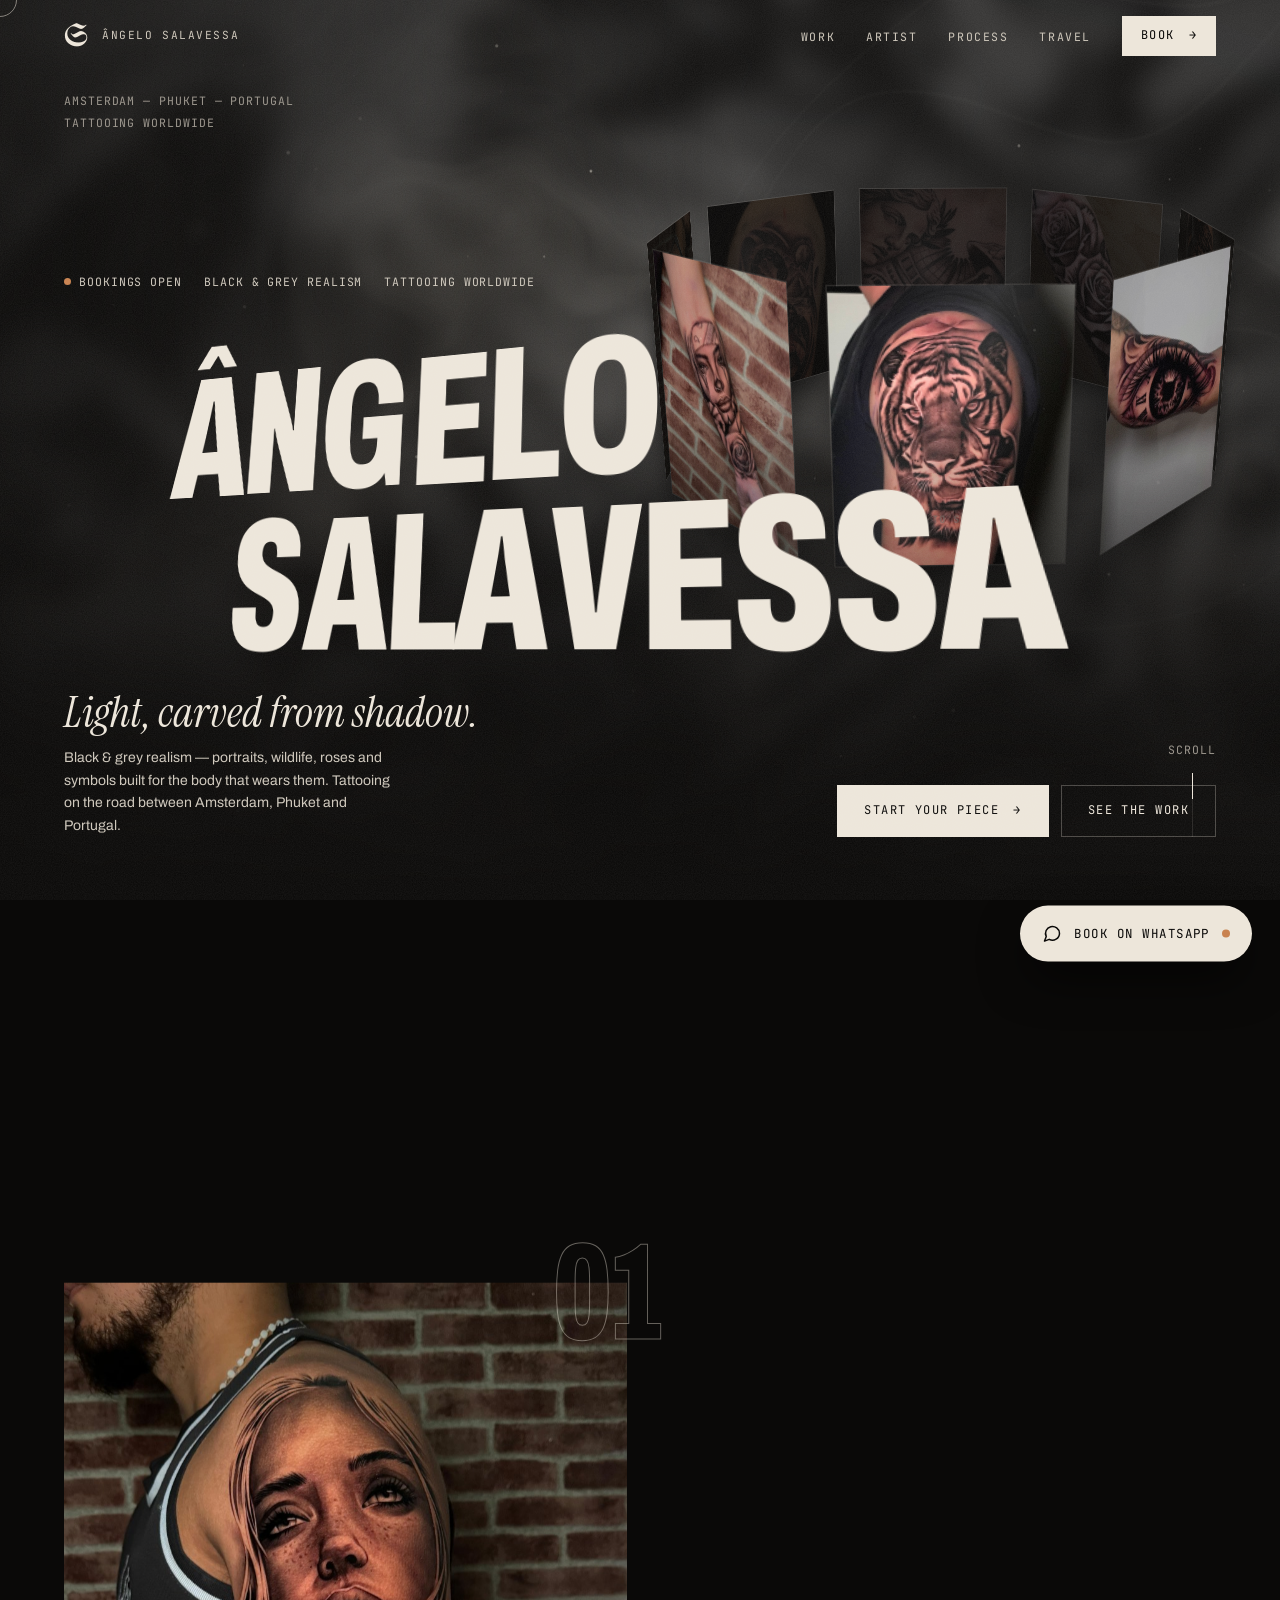
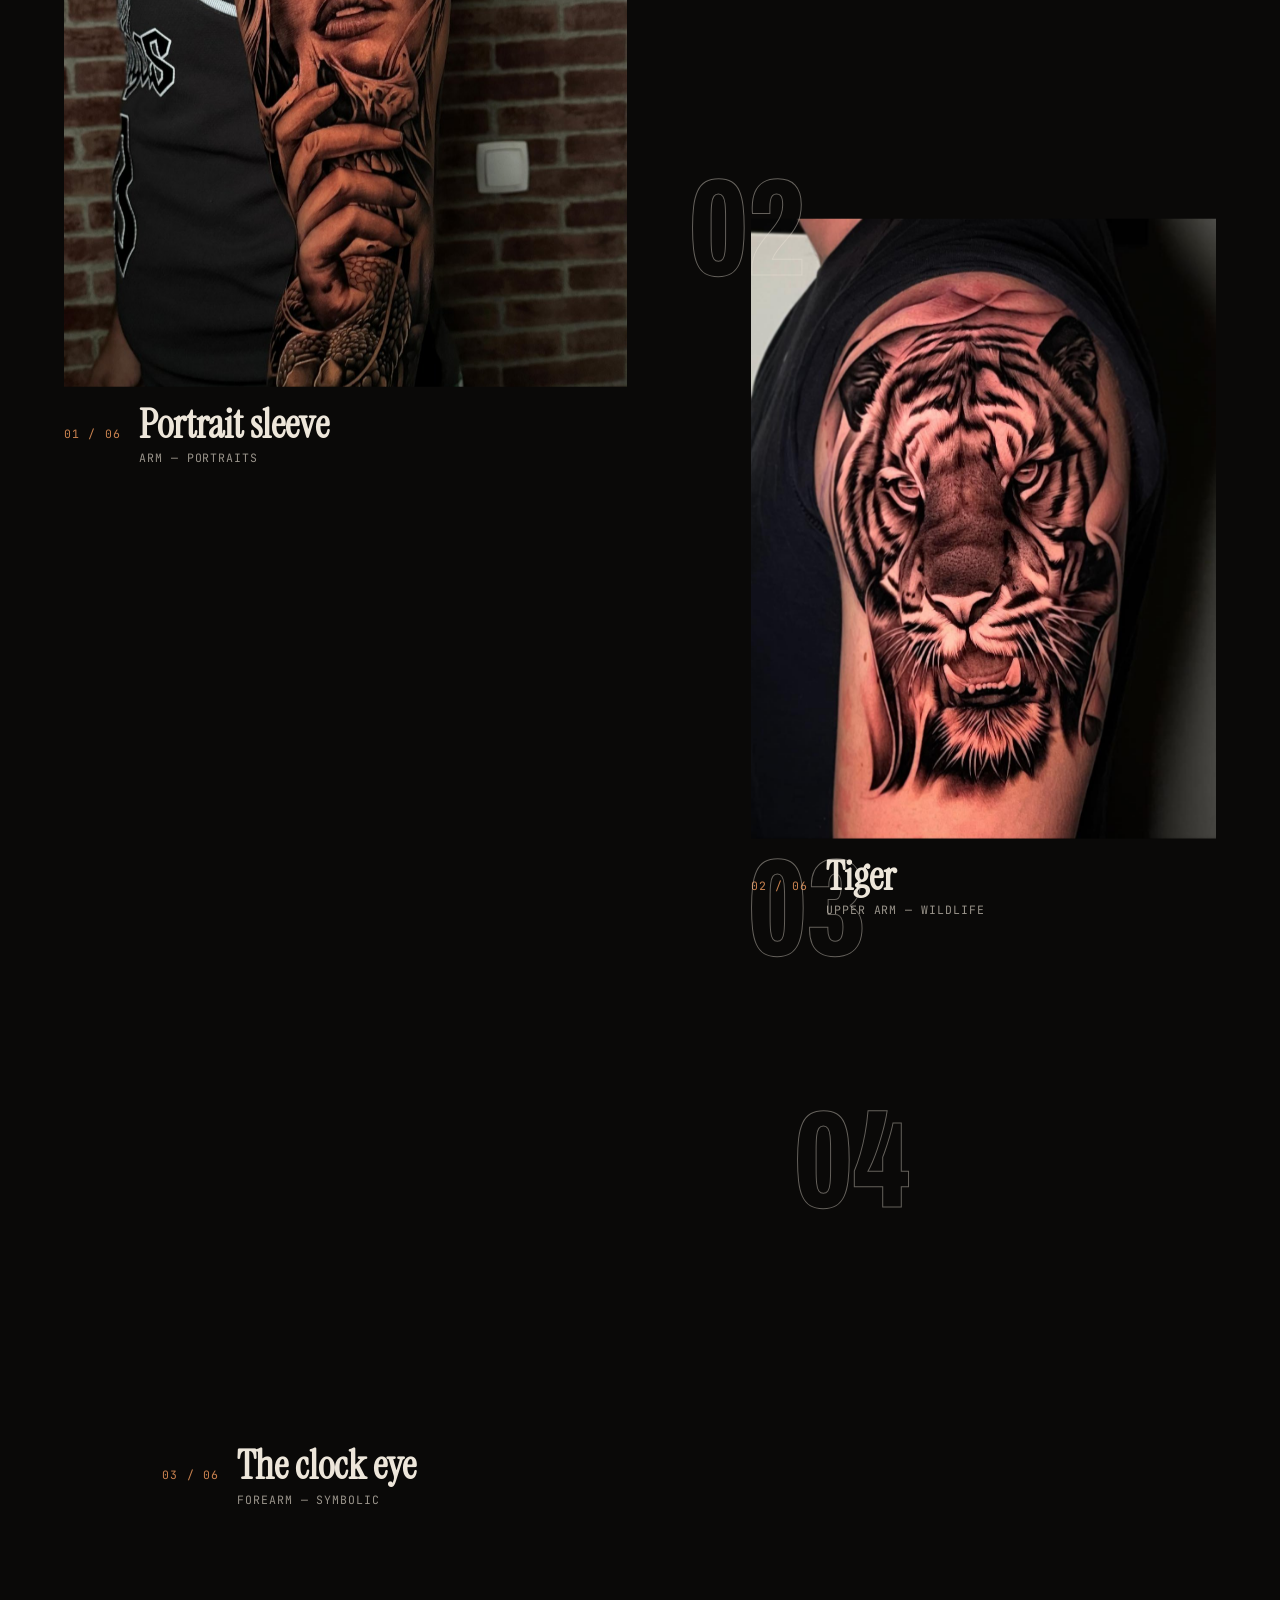
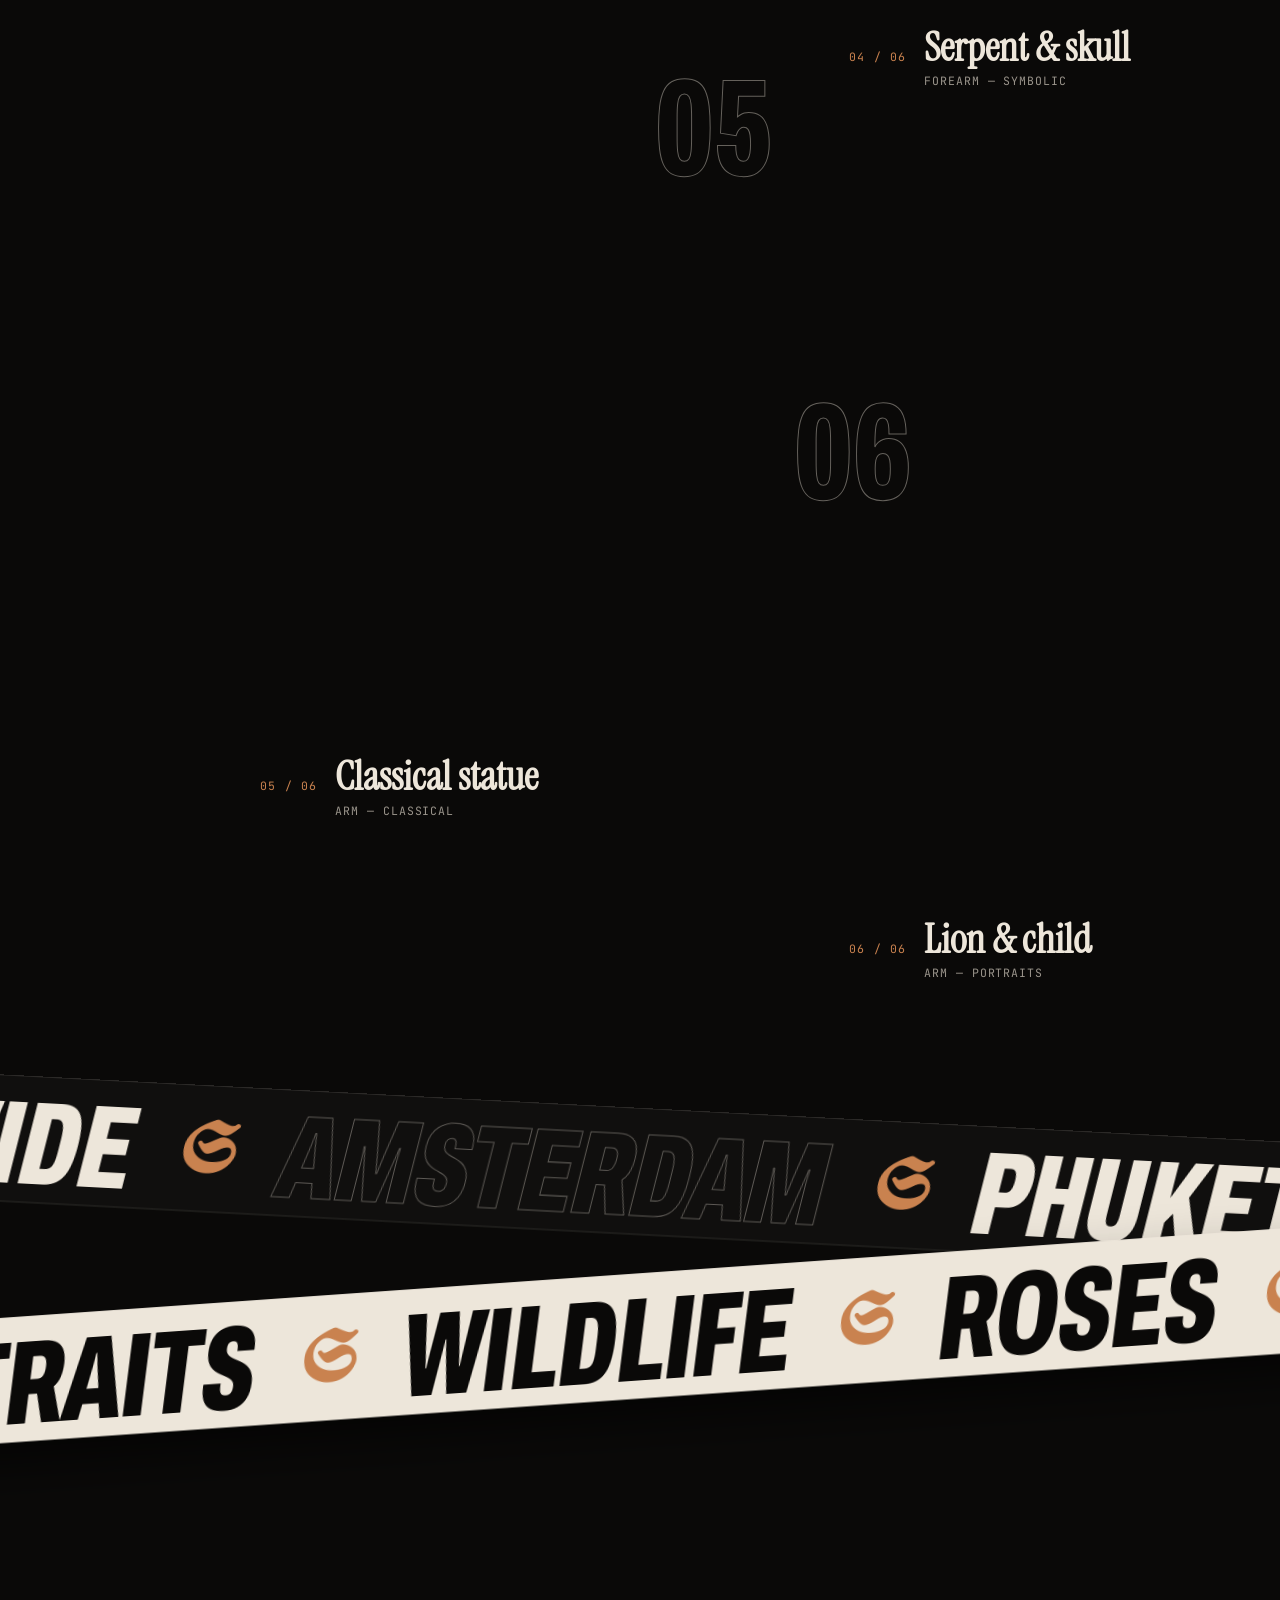
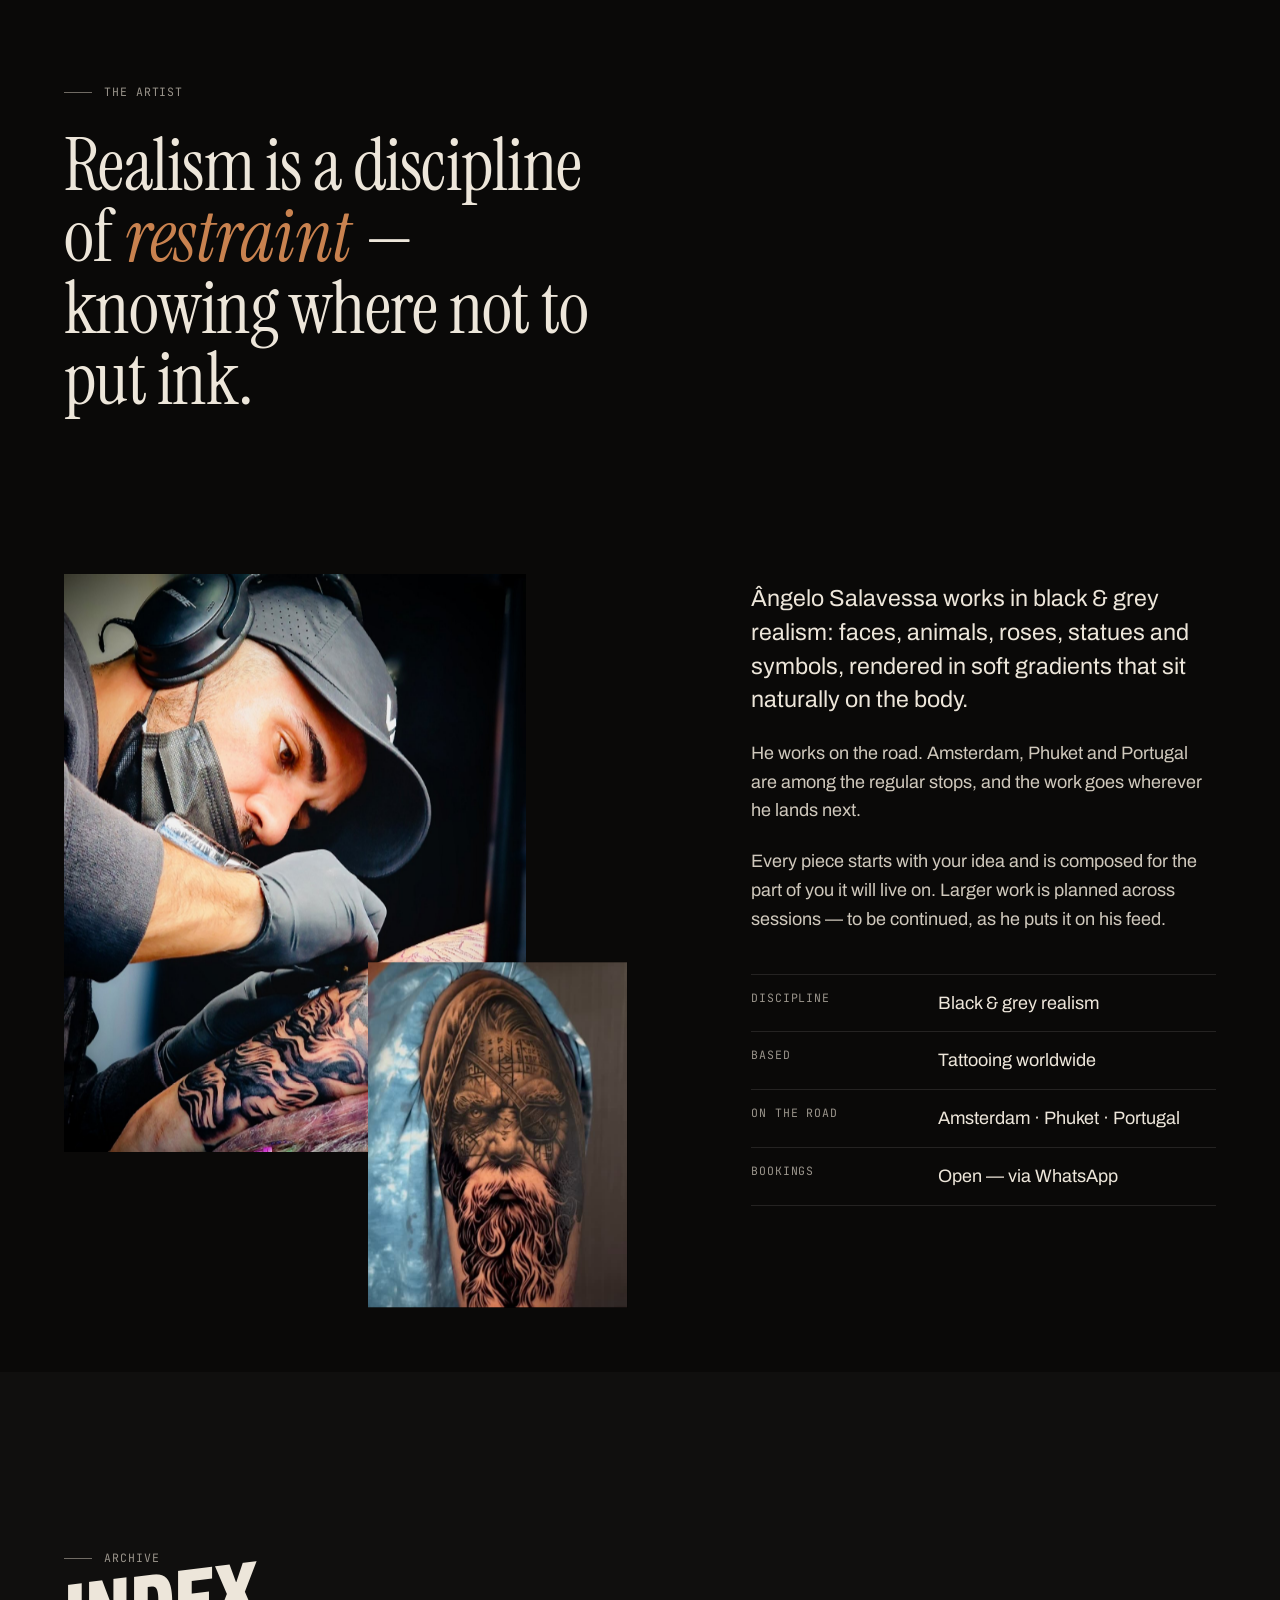
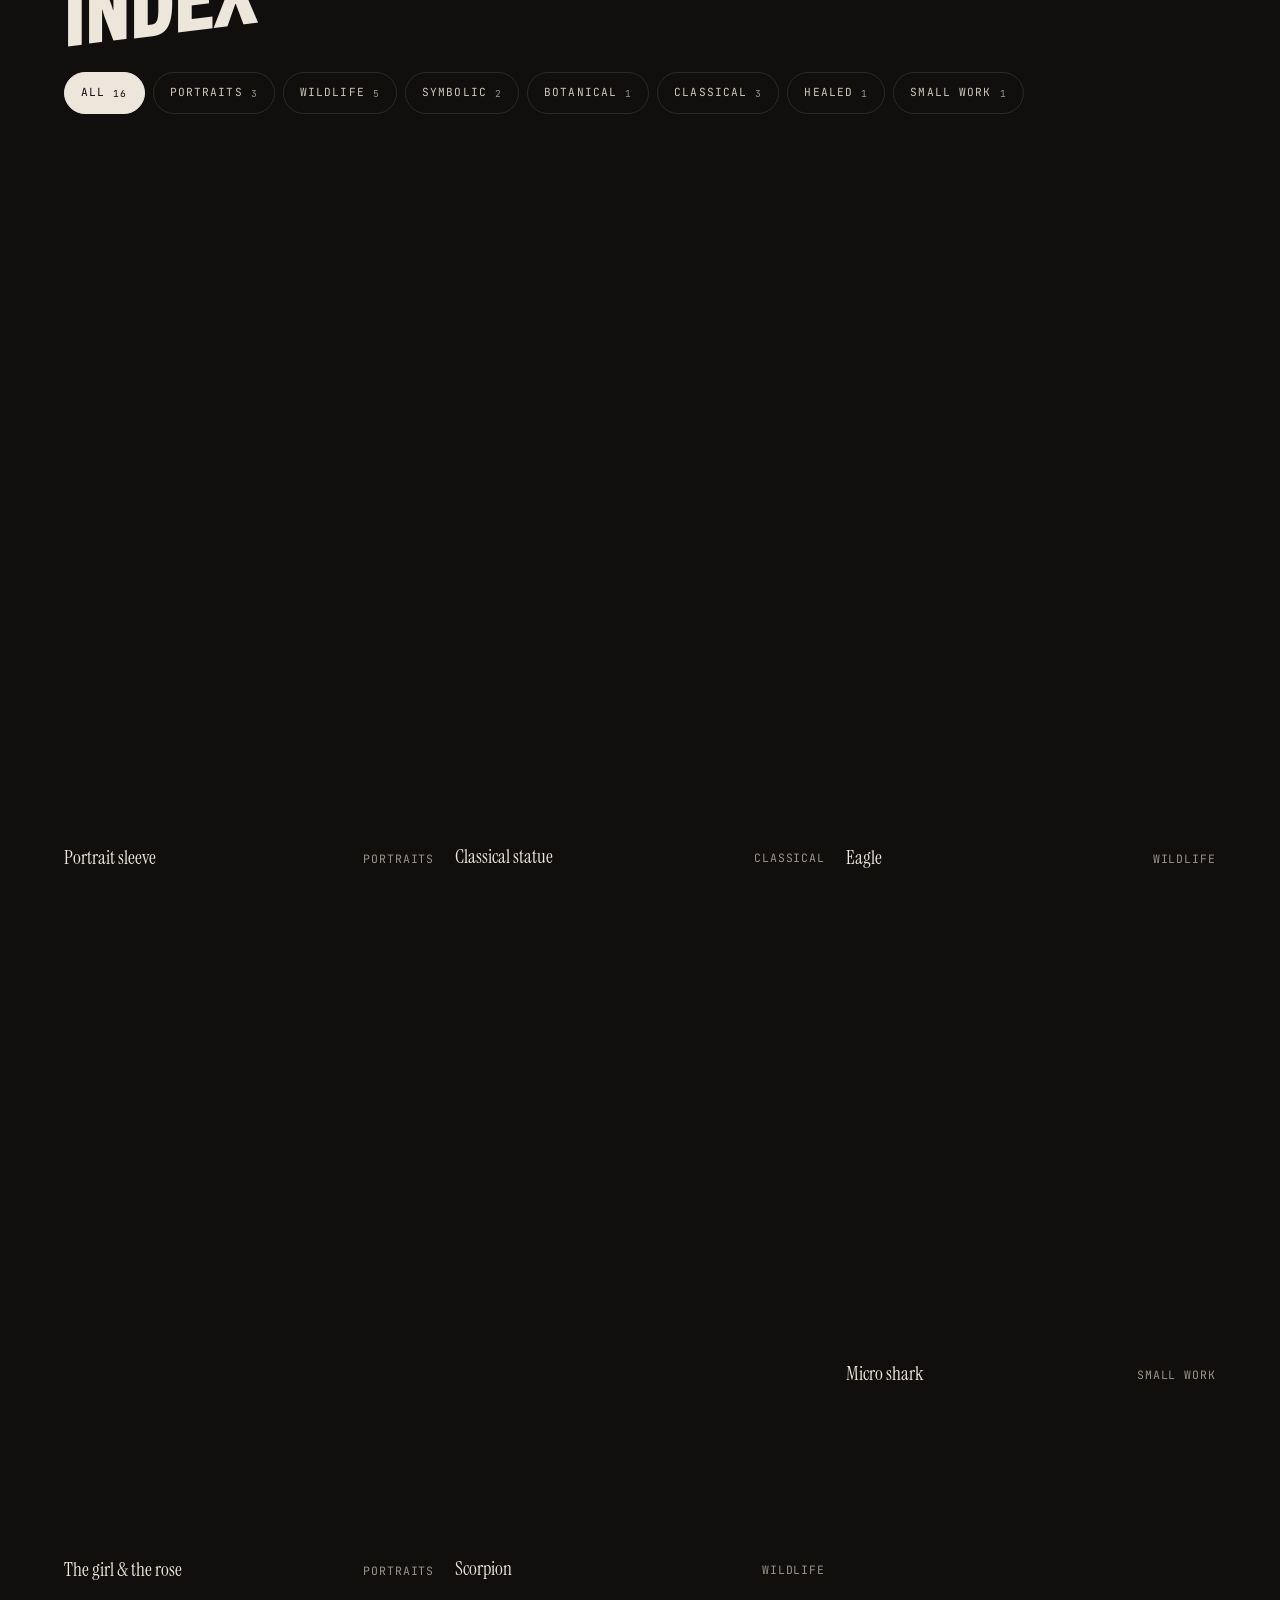
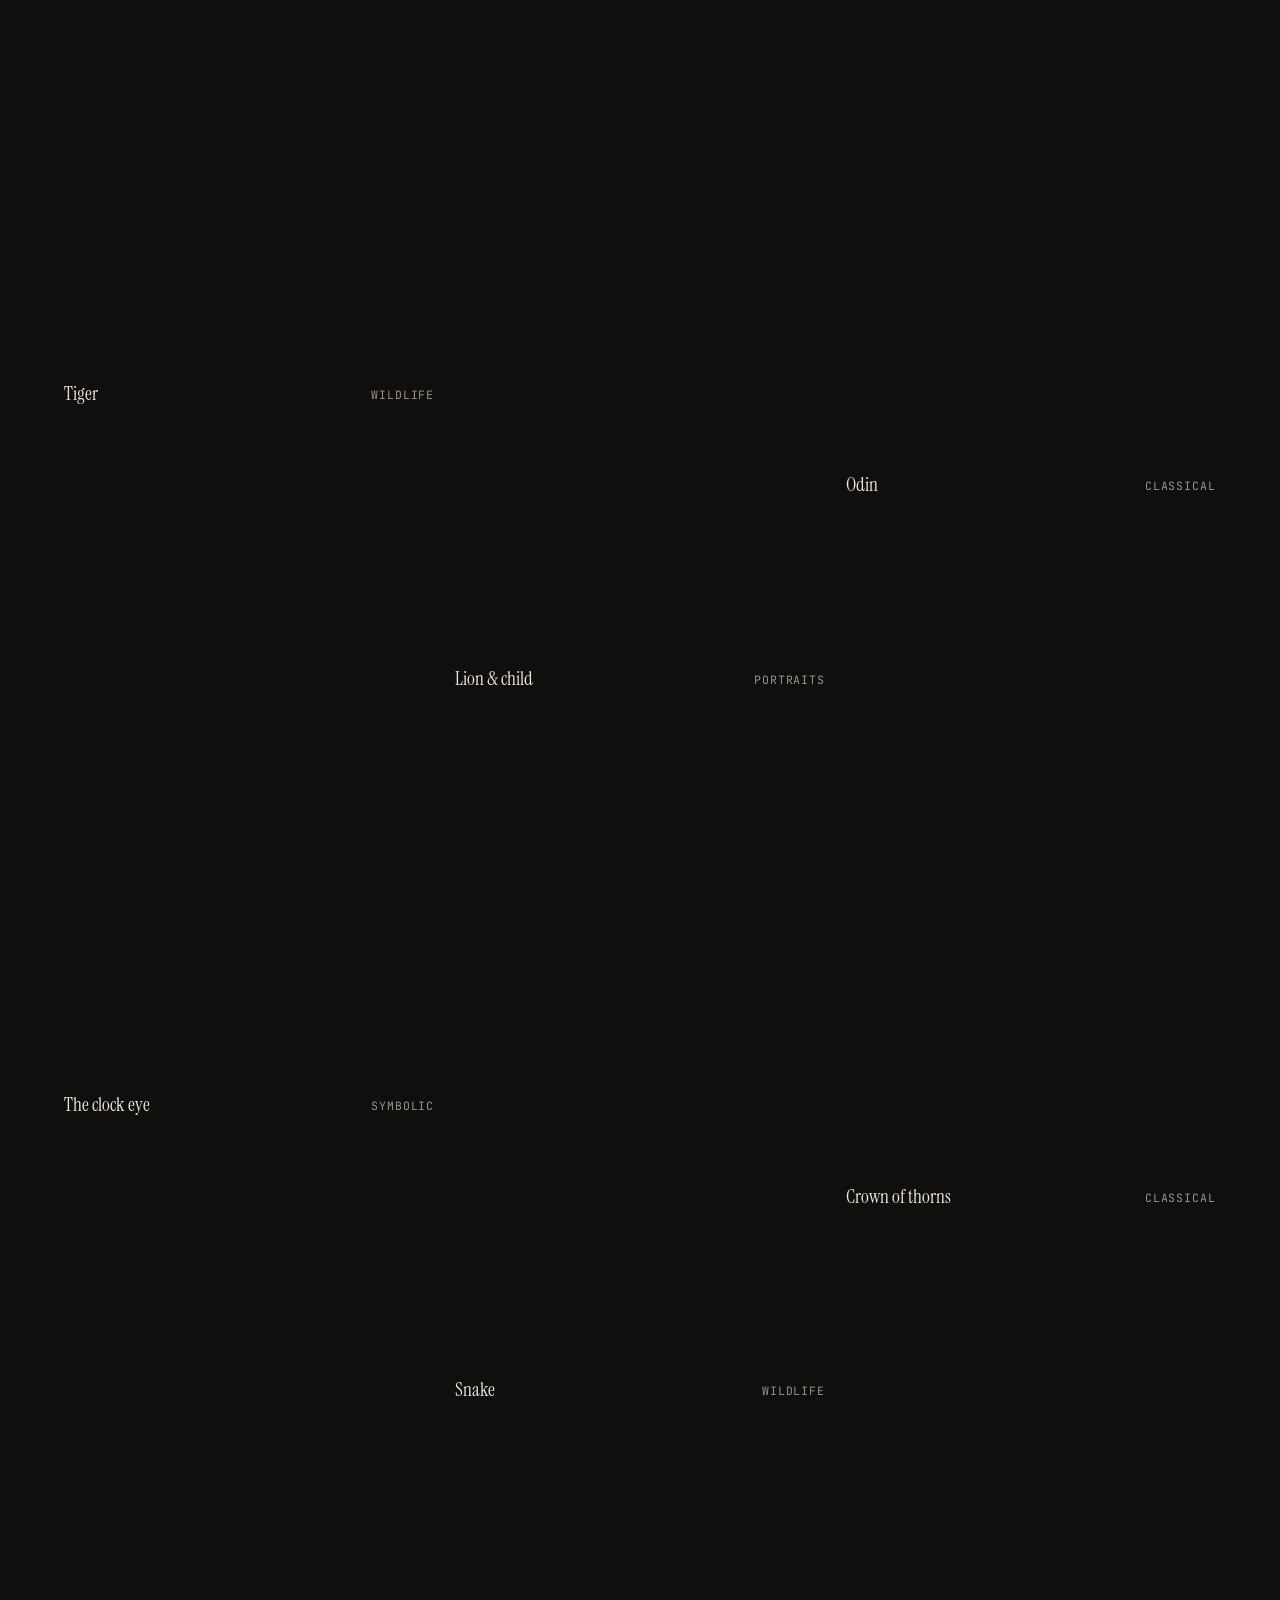
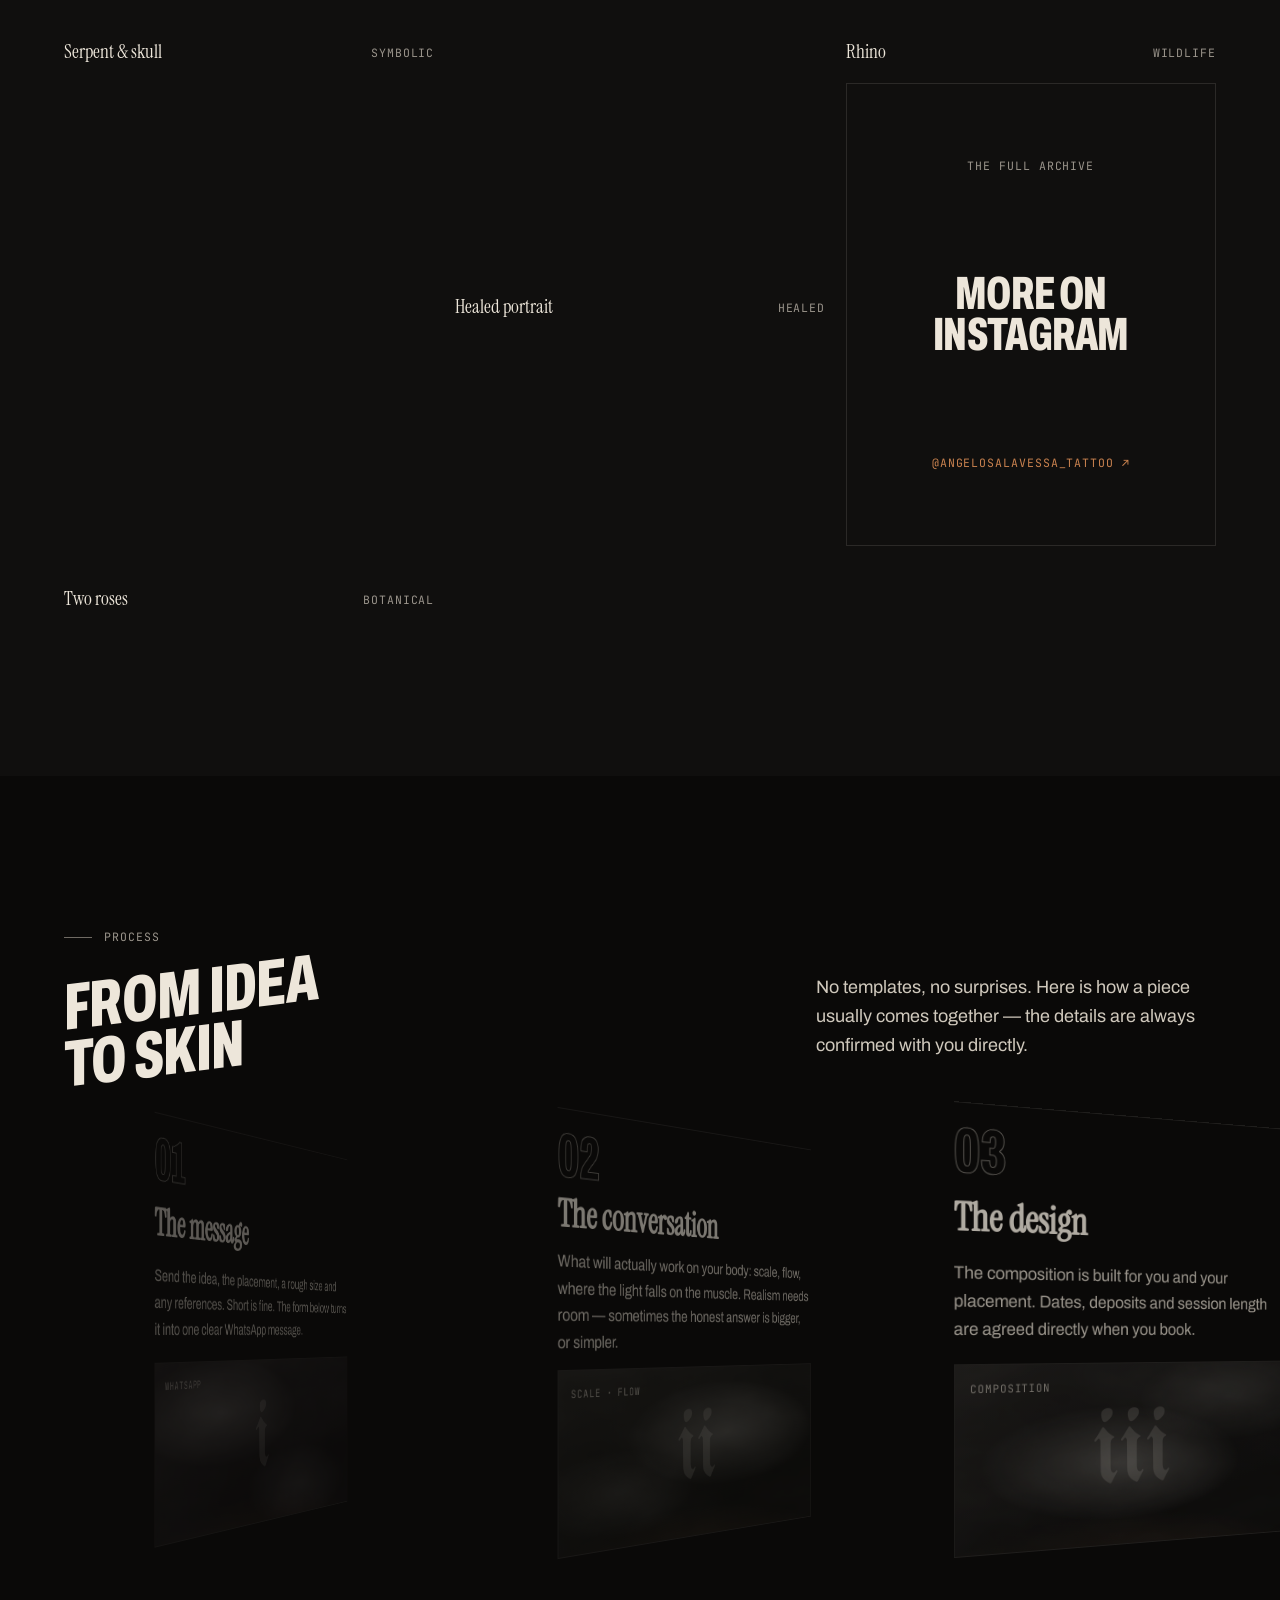
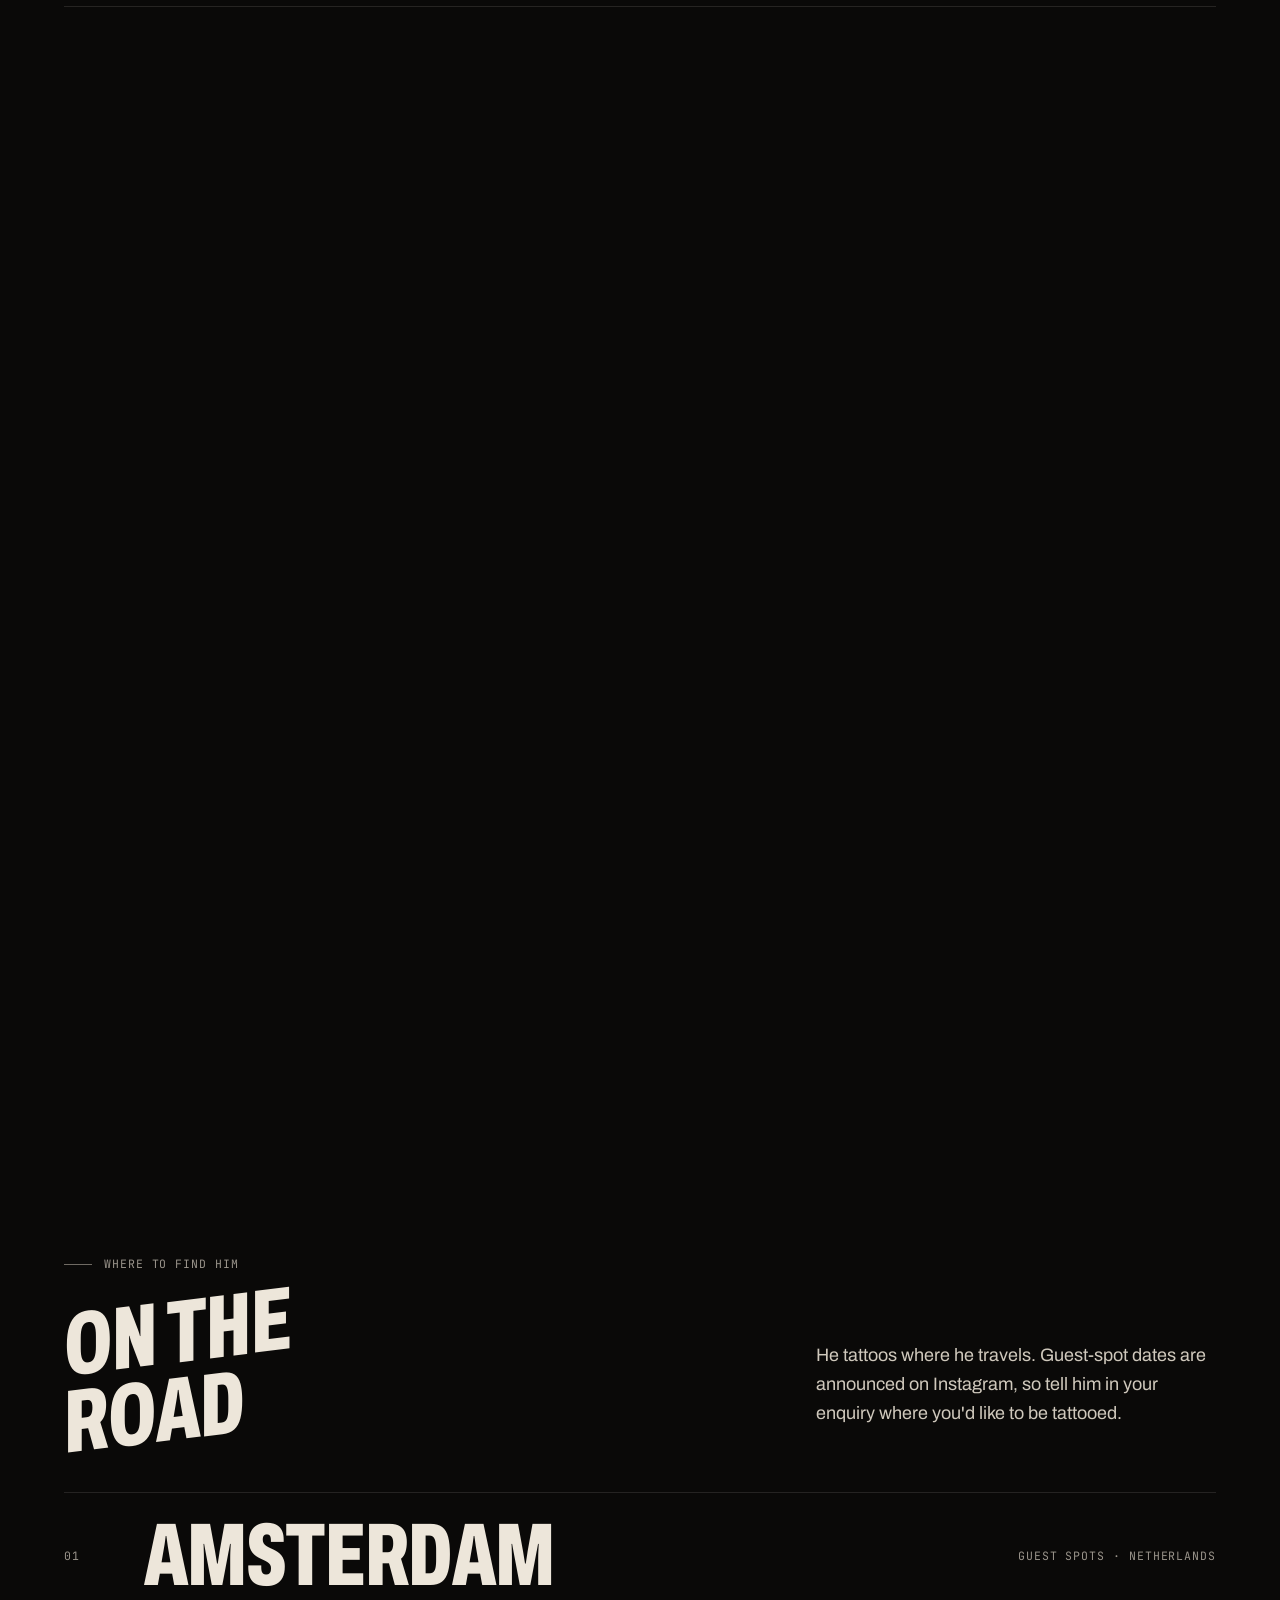
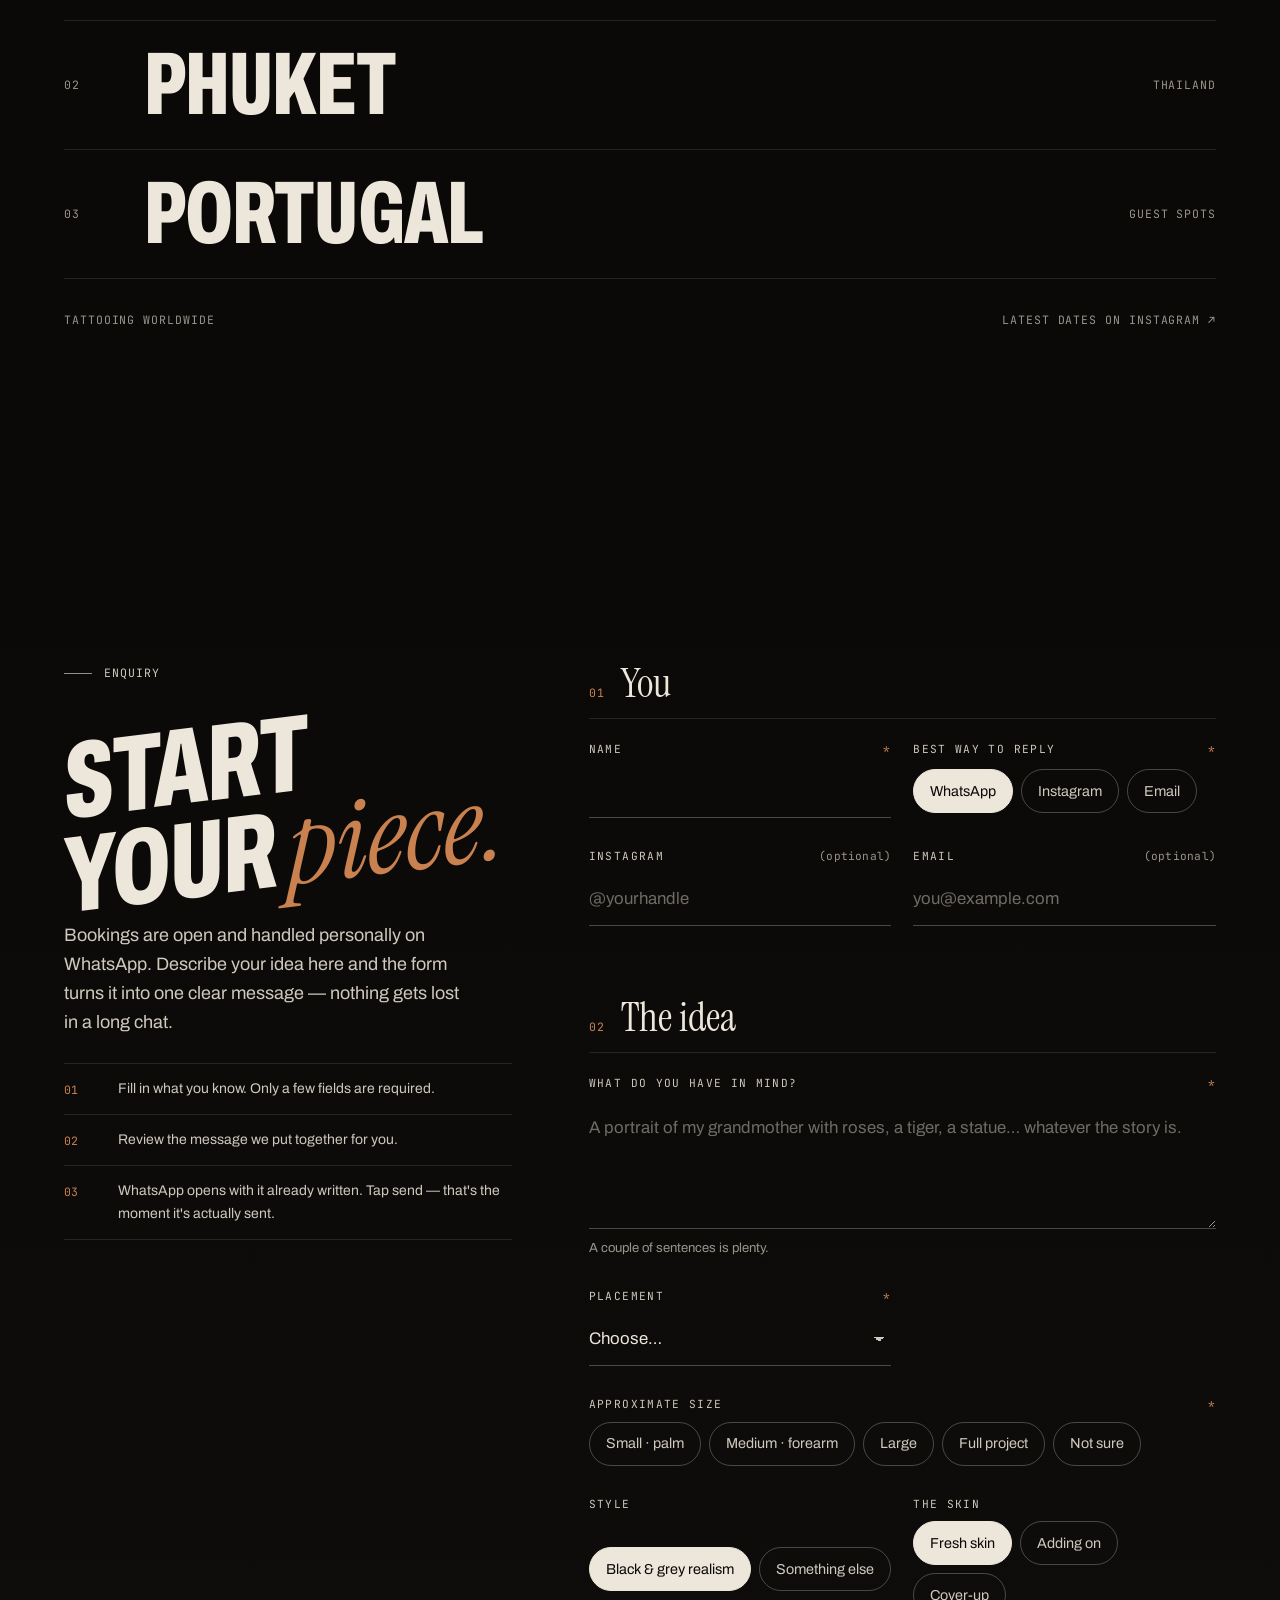
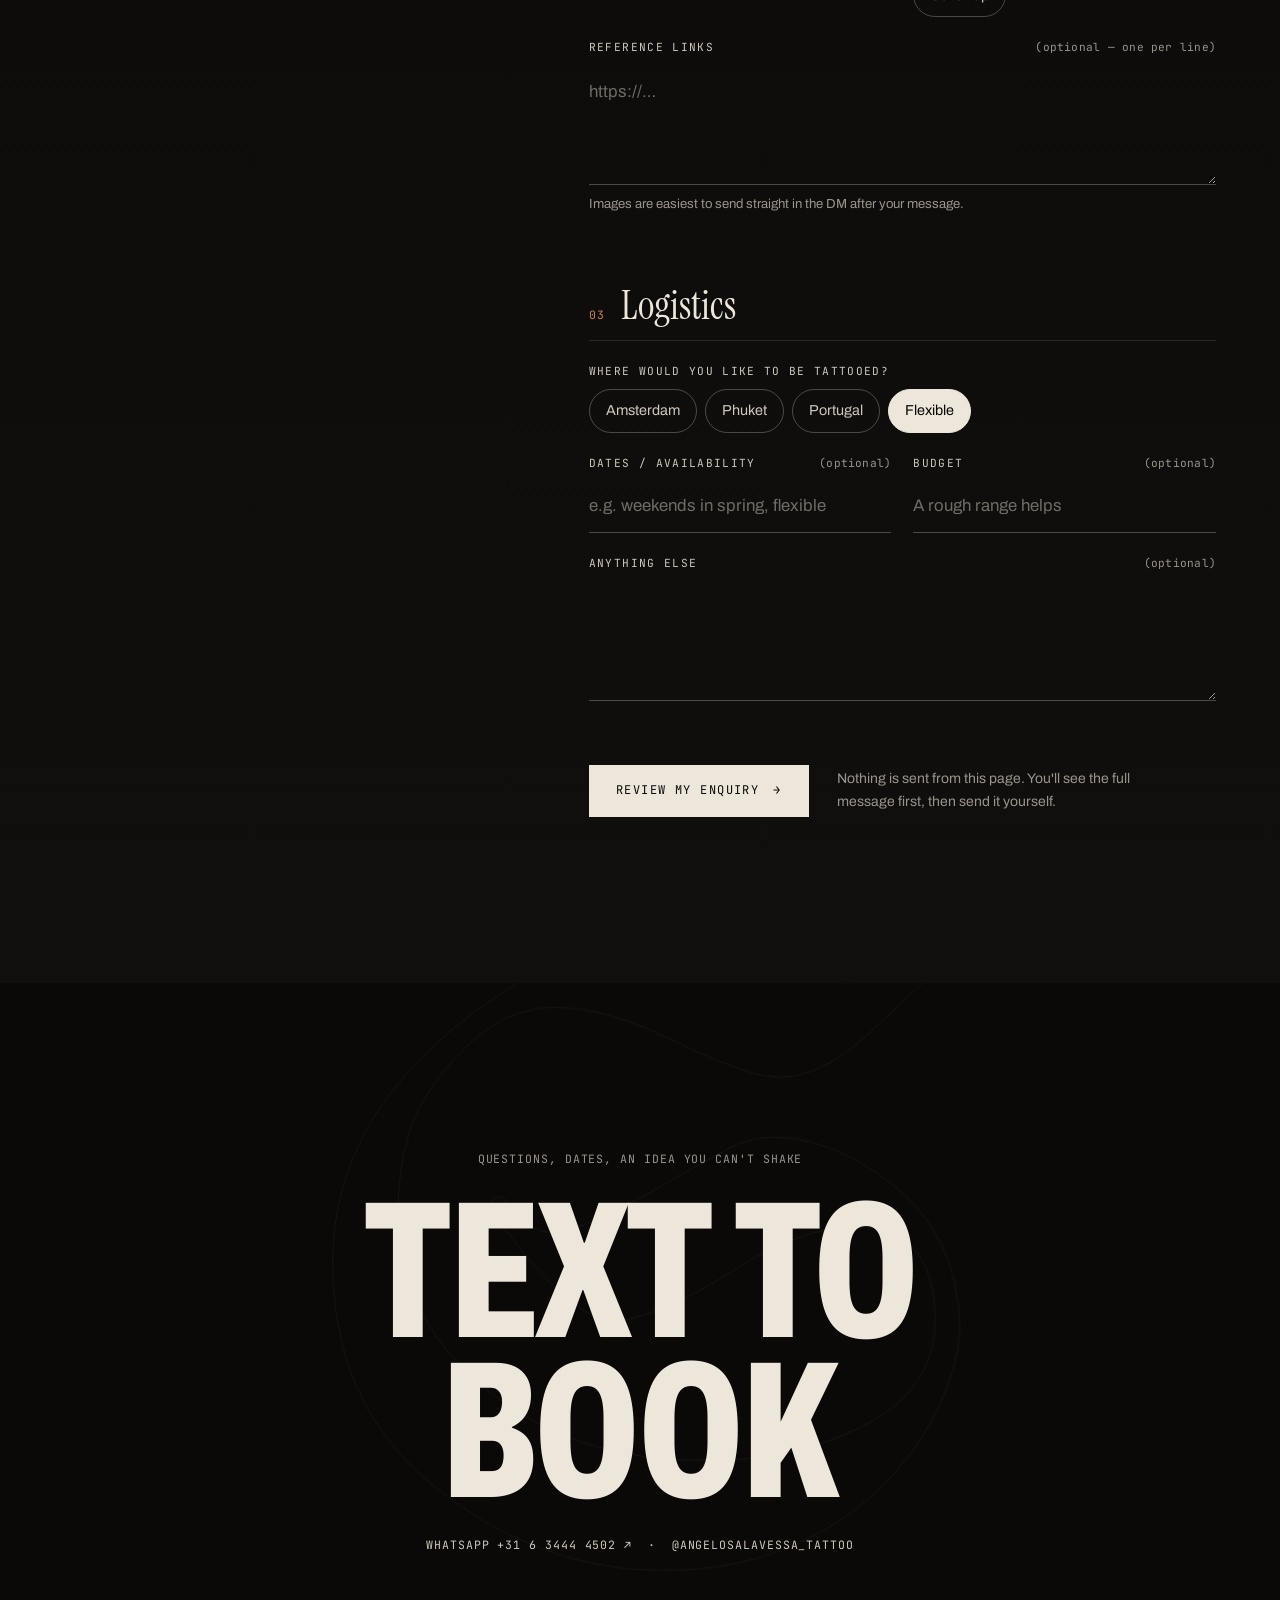
==== commit 563a1a90: "Add files via upload" ====
--- a/index.html
+++ b/index.html
@@ -7,14 +7,14 @@
 <meta charset="utf-8">
 <meta name="viewport" content="width=device-width, initial-scale=1, viewport-fit=cover">
 <title>Ângelo Salavessa — Black &amp; Grey Realism Tattoo Artist</title>
-<meta name="description" content="Ângelo Salavessa is a black & grey realism tattoo artist. Home studio Salavessa Tattoo in Alphen aan den Rijn, with guest spots in Amsterdam, Phuket and Portugal. Bookings open.">
+<meta name="description" content="Ângelo Salavessa is a black & grey realism tattoo artist tattooing worldwide — Amsterdam, Phuket and Portugal. Bookings open via WhatsApp.">
 <meta name="theme-color" content="#0A0908">
 <meta name="color-scheme" content="dark">
 <!-- ⚠ BEFORE LAUNCH: uncomment and set your real address (e.g. https://yourname.github.io/ or your custom domain) -->
 <!-- <link rel="canonical" href="https://REPLACE-ME.github.io/"> -->
 <meta property="og:type" content="website">
 <meta property="og:title" content="Ângelo Salavessa — Black & Grey Realism">
-<meta property="og:description" content="Black & grey realism tattoos. Alphen aan den Rijn · Amsterdam · Phuket · Portugal. Bookings open.">
+<meta property="og:description" content="Black & grey realism tattoos. Amsterdam · Phuket · Portugal · Worldwide. Bookings open.">
 <!-- ⚠ BEFORE LAUNCH: og:image must be an ABSOLUTE url, e.g. https://yourdomain/images/og.jpg (1200×630) -->
 <!-- <meta property="og:image" content="https://REPLACE-ME.github.io/images/og.jpg"> -->
 <!-- <meta property="og:url" content="https://REPLACE-ME.github.io/"> -->
@@ -762,7 +762,7 @@
         <li><a href="#work">Work</a></li>
         <li><a href="#artist">Artist</a></li>
         <li><a href="#process">Process</a></li>
-        <li><a href="#studio">Studio</a></li>
+        <li><a href="#travel">Travel</a></li>
         <li><a class="btn btn--solid" href="#booking">Book <span class="arrow" aria-hidden="true">→</span></a></li>
       </ul>
     </nav>
@@ -777,7 +777,7 @@
     <li><a href="#work"><span class="mono muted">01</span><span class="display">Work</span></a></li>
     <li><a href="#artist"><span class="mono muted">02</span><span class="display">Artist</span></a></li>
     <li><a href="#process"><span class="mono muted">03</span><span class="display">Process</span></a></li>
-    <li><a href="#studio"><span class="mono muted">04</span><span class="display">Studio</span></a></li>
+    <li><a href="#travel"><span class="mono muted">04</span><span class="display">Travel</span></a></li>
     <li><a href="#booking"><span class="mono muted">05</span><span class="display" style="color:var(--accent)">Book</span></a></li>
   </ul>
   <div class="menu__foot mono">
@@ -809,8 +809,8 @@
   </div>
 
   <div class="hero__corner mono" data-intro style="--d:.5">
-    <span>52.13° N — 4.66° E</span>
-    <span>Alphen aan den Rijn / Worldwide</span>
+    <span>Amsterdam — Phuket — Portugal</span>
+    <span>Tattooing worldwide</span>
   </div>
 
   <div class="wrap hero__content">
@@ -826,7 +826,7 @@
     <div class="hero__row">
       <div data-intro style="--d:.25">
         <p class="hero__tag serif">Light, carved from shadow.</p>
-        <p class="hero__lede">Black &amp; grey realism — portraits, wildlife, roses and symbols built for the body that wears them. Home studio in Alphen aan den Rijn, guest spots in Amsterdam, Phuket and Portugal.</p>
+        <p class="hero__lede">Black &amp; grey realism — portraits, wildlife, roses and symbols built for the body that wears them. Tattooing on the road between Amsterdam, Phuket and Portugal.</p>
       </div>
       <div class="hero__ctas" data-intro style="--d:.4">
         <a class="btn btn--solid" href="#booking">Start your piece <span class="arrow" aria-hidden="true">→</span></a>
@@ -862,7 +862,7 @@
     <span>Black &amp; grey</span><span class="sep">S</span><span>Realism</span><span class="sep">S</span><span>Portraits</span><span class="sep">S</span><span>Wildlife</span><span class="sep">S</span><span>Roses</span><span class="sep">S</span><span>Statues</span><span class="sep">S</span><span>Black &amp; grey</span><span class="sep">S</span><span>Realism</span><span class="sep">S</span><span>Portraits</span><span class="sep">S</span>
   </div>
   <div class="band__track band__track--b display" data-drift="-1">
-    <span class="solid">Alphen</span><span class="sep">S</span><span>Amsterdam</span><span class="sep">S</span><span class="solid">Phuket</span><span class="sep">S</span><span>Portugal</span><span class="sep">S</span><span class="solid">Worldwide</span><span class="sep">S</span><span>Alphen</span><span class="sep">S</span><span class="solid">Amsterdam</span><span class="sep">S</span><span>Phuket</span><span class="sep">S</span><span class="solid">Portugal</span><span class="sep">S</span>
+    <span class="solid">Worldwide</span><span class="sep">S</span><span>Amsterdam</span><span class="sep">S</span><span class="solid">Phuket</span><span class="sep">S</span><span>Portugal</span><span class="sep">S</span><span class="solid">Worldwide</span><span class="sep">S</span><span>Black &amp; grey</span><span class="sep">S</span><span class="solid">Amsterdam</span><span class="sep">S</span><span>Phuket</span><span class="sep">S</span><span class="solid">Portugal</span><span class="sep">S</span>
   </div>
 </div>
 
@@ -875,16 +875,16 @@
     </header>
     <div class="artist__media">
       <div class="artist__portrait reveal-media" data-reveal="up" data-speed="0.06"><div class="media" id="artist-portrait"></div></div>
-      <div class="artist__studio reveal-media" data-reveal="left" data-speed="0.16" style="--d:.2"><div class="media" id="artist-studio"></div></div>
+      <div class="artist__studio reveal-media" data-reveal="left" data-speed="0.16" style="--d:.2"><div class="media" id="artist-detail"></div></div>
     </div>
     <div class="artist__text">
       <!-- ✎ EDIT: these paragraphs only state what is publicly verifiable. Rewrite in Ângelo's own words. -->
       <p class="lead" data-reveal="text">Ângelo Salavessa works in black &amp; grey realism: faces, animals, roses, statues and symbols, rendered in soft gradients that sit naturally on the body.</p>
-      <p data-reveal="text" style="--d:.08">His home base is Salavessa Tattoo in Alphen aan den Rijn, in the Netherlands. Between sessions there, he takes the machine on the road — Amsterdam, Phuket and Portugal among the stops — and keeps the work going wherever he lands.</p>
+      <p data-reveal="text" style="--d:.08">He works on the road. Amsterdam, Phuket and Portugal are among the regular stops, and the work goes wherever he lands next.</p>
       <p data-reveal="text" style="--d:.16">Every piece starts with your idea and is composed for the part of you it will live on. Larger work is planned across sessions — to be continued, as he puts it on his feed.</p>
       <dl class="facts" data-reveal="text" style="--d:.24">
         <div><dt class="mono">Discipline</dt><dd>Black &amp; grey realism</dd></div>
-        <div><dt class="mono">Home studio</dt><dd><a class="link-line" data-href="studioInstagramUrl" href="https://www.instagram.com/salavessatattoostudio.nl/" target="_blank" rel="noopener">Salavessa Tattoo</a>, Alphen aan den Rijn</dd></div>
+        <div><dt class="mono">Based</dt><dd>Tattooing worldwide</dd></div>
         <div><dt class="mono">On the road</dt><dd>Amsterdam · Phuket · Portugal</dd></div>
         <div><dt class="mono">Bookings</dt><dd>Open — via <a class="link-line" data-href="whatsappUrl" href="https://wa.me/31634444502" target="_blank" rel="noopener">WhatsApp</a></dd></div>
       </dl>
@@ -957,14 +957,14 @@
 </section>
 
 <!-- ========================= STUDIO / LOCATIONS ========================= -->
-<section class="section studio" id="studio" aria-labelledby="studio-title">
+<section class="section studio" id="travel" aria-labelledby="studio-title">
   <div class="wrap">
     <header class="studio__head">
       <div>
         <p class="label mono" data-reveal="text">Where to find him</p>
         <h2 class="studio__title display" id="studio-title" data-skew data-reveal="text" style="--d:.08">On the<br>road</h2>
       </div>
-      <p class="studio__lede" data-reveal="text" style="--d:.16">One home studio, a few recurring stops. Guest-spot dates are announced on Instagram — tell him in your enquiry where you'd like to be tattooed.</p>
+      <p class="studio__lede" data-reveal="text" style="--d:.16">He tattoos where he travels. Guest-spot dates are announced on Instagram, so tell him in your enquiry where you'd like to be tattooed.</p>
     </header>
     <ul class="places" id="places"></ul>
     <div class="studio__foot mono">
@@ -1155,7 +1155,7 @@
 <footer class="footer">
   <div class="wrap footer__inner mono">
     <span>© <span id="year">2026</span> <span data-cfg="artistName">Ângelo Salavessa</span></span>
-    <span>Salavessa Tattoo · Alphen aan den Rijn, NL</span>
+    <span>Black &amp; grey realism · Tattooing worldwide</span>
     <nav class="footer__links" aria-label="Footer">
       <a class="link-line" data-href="whatsappUrl" href="https://wa.me/31634444502" target="_blank" rel="noopener">WhatsApp ↗</a>
       <a class="link-line" data-href="instagramUrl" href="https://www.instagram.com/angelosalavessa_tattoo/" target="_blank" rel="noopener">Instagram ↗</a>
@@ -1202,8 +1202,7 @@
       show a labelled "photo slot" plate, so nothing ever looks broken.
    2. Optional: set bookingEmail to add an email option to the enquiry form.
    3. Optional: set siteUrl, and uncomment the canonical / og tags in <head>.
-   Facts below come from Ângelo's public Instagram bio and his studio's
-   public profile. Portfolio titles describe pieces seen on his feed —
+   Facts below come from Ângelo's public Instagram bio. Portfolio titles describe pieces seen on his feed —
    rename or replace freely.
    ========================================================================== */
 const SITE_CONFIG = {
@@ -1212,8 +1211,6 @@
   instagramHandle: "angelosalavessa_tattoo",
   instagramUrl: "https://www.instagram.com/angelosalavessa_tattoo/",
   instagramDmUrl: "https://ig.me/m/angelosalavessa_tattoo",
-  studioName: "Salavessa Tattoo",
-  studioInstagramUrl: "https://www.instagram.com/salavessatattoostudio.nl/",
 
   // ⚠ All enquiries go to this WhatsApp number (international format, digits only).
   whatsappNumber: "31634444502",
@@ -1229,12 +1226,12 @@
   heroBackground: "images/07-statue.jpg", // atmospheric, heavily blurred behind the hero
   ringCount: 8,          // how many pieces spin in the hero 3D ring (first N of the portfolio)
   artistPortrait: "images/artist.jpg",
-  studioImage: "images/studio.jpg",
+  artistPortraitPosition: "62% 30%",
+  artistDetailImage: "images/14-odin.jpg", // small tattoo close-up layered over the portrait
 
   // Locations shown in "On the road" and in the booking form.
   // Add dates when a guest spot is announced, e.g. dates: "12–20 Mar 2027".
   locations: [
-    { name: "Alphen aan den Rijn", note: "Home studio · Netherlands", home: true, dates: "" },
     { name: "Amsterdam", note: "Guest spots · Netherlands", dates: "" },
     { name: "Phuket", note: "Thailand", dates: "" },
     { name: "Portugal", note: "Guest spots", dates: "" }
@@ -1376,7 +1373,7 @@
     }
   }
 
-  /* ---------- Locations (studio list + booking chips) ---------- */
+  /* ---------- Locations (travel list + booking chips) ---------- */
   function renderLocations() {
     const list = $("#places"), chips = $("#where-chips");
     const locs = Array.isArray(C.locations) ? C.locations : [];
@@ -1398,8 +1395,8 @@
       bg.addEventListener("error", () => bg.remove(), { once: true });
       bg.src = C.heroBackground;
     } else bg.remove();
-    fillMedia($("#artist-portrait"), { src: C.artistPortrait, alt: "Portrait of " + C.artistName, title: "Portrait of the artist", label: "Photo slot" });
-    fillMedia($("#artist-studio"), { src: C.studioImage, alt: C.studioName + " studio interior", title: C.studioName, label: "Photo slot" });
+    fillMedia($("#artist-portrait"), { src: C.artistPortrait, position: C.artistPortraitPosition, alt: C.artistName + " tattooing a black and grey realism piece", title: "Portrait of the artist", label: "Photo slot" });
+    fillMedia($("#artist-detail"), { src: C.artistDetailImage, alt: "Black and grey realism tattoo detail", title: "Tattoo detail", label: "Photo slot" });
   }
 
 
@@ -1745,7 +1742,7 @@
     // Active section highlighting
     if ("IntersectionObserver" in window) {
       const links = $$(".nav__links a[href^='#']");
-      const map = { work: "work", index: "work", artist: "artist", process: "process", studio: "studio", booking: "booking" };
+      const map = { work: "work", index: "work", artist: "artist", process: "process", travel: "travel", booking: "booking" };
       const io = new IntersectionObserver(entries => {
         entries.forEach(en => {
           if (!en.isIntersecting) return;
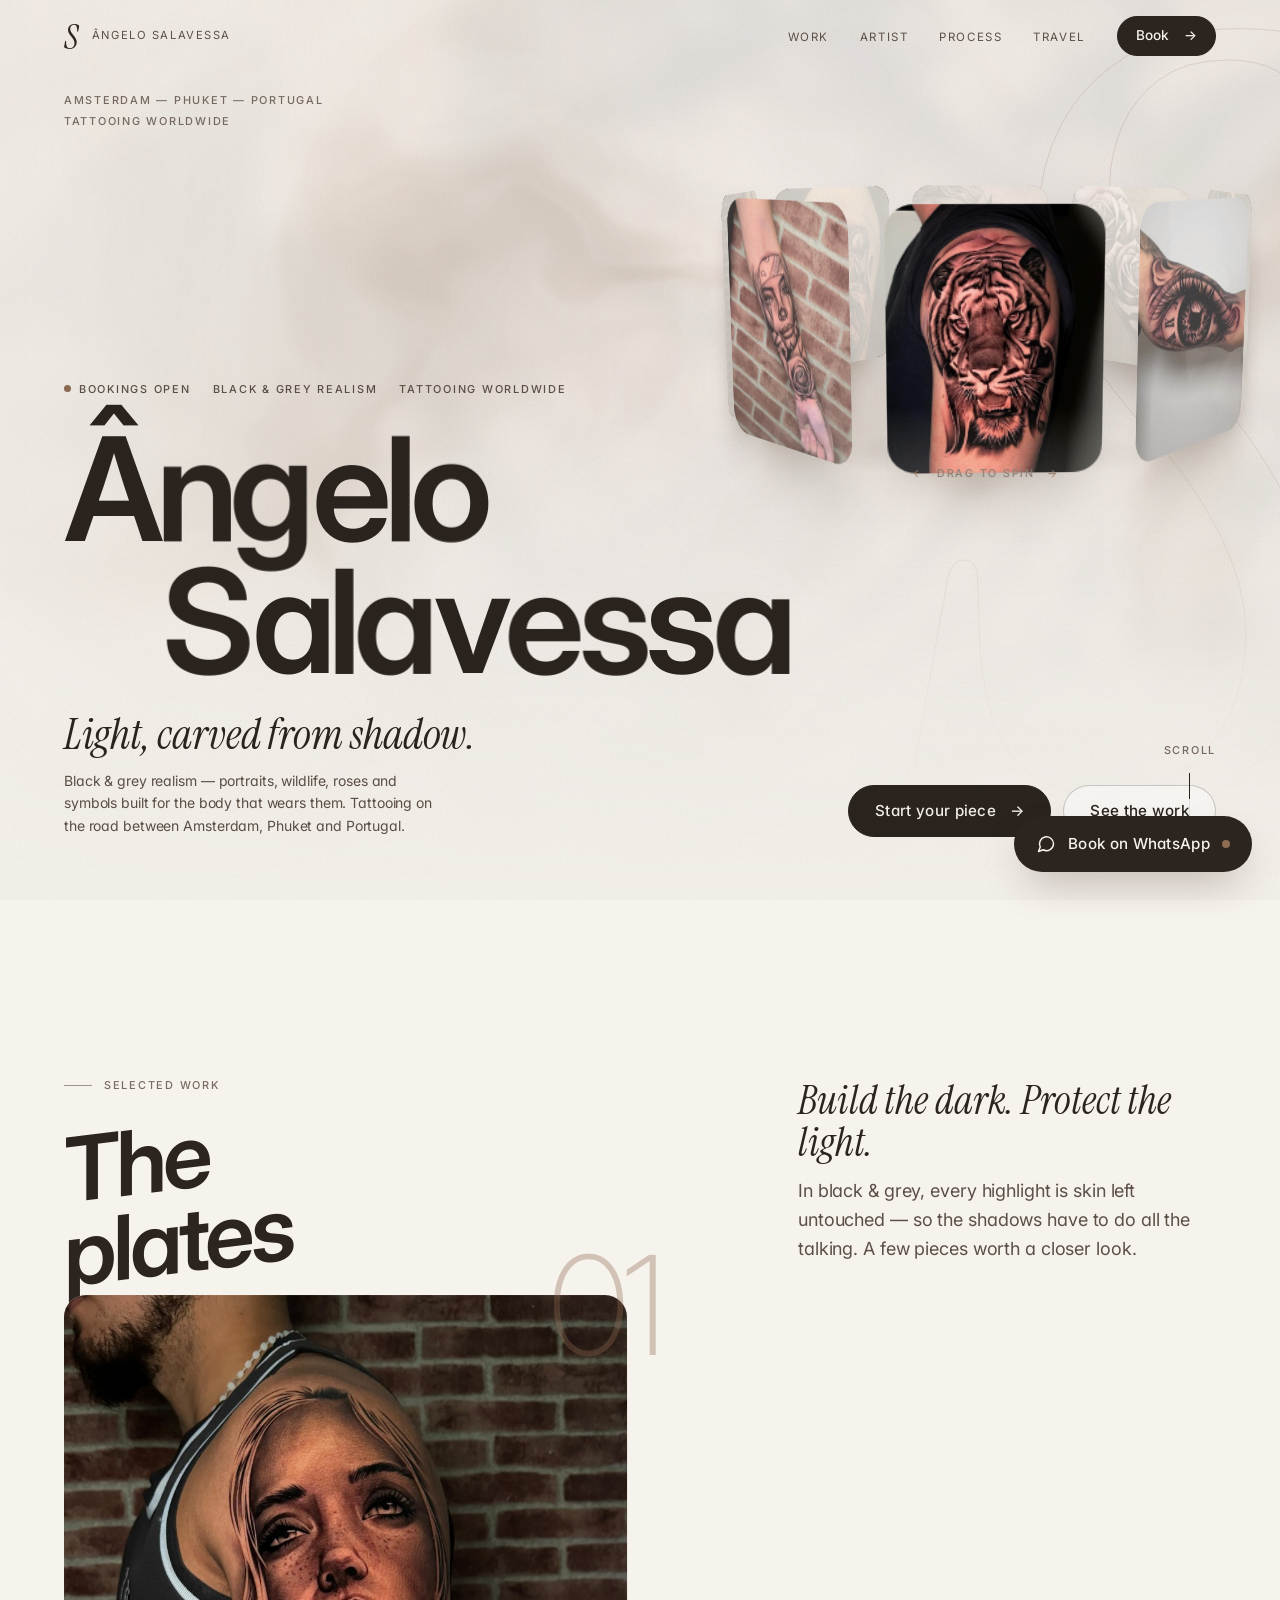
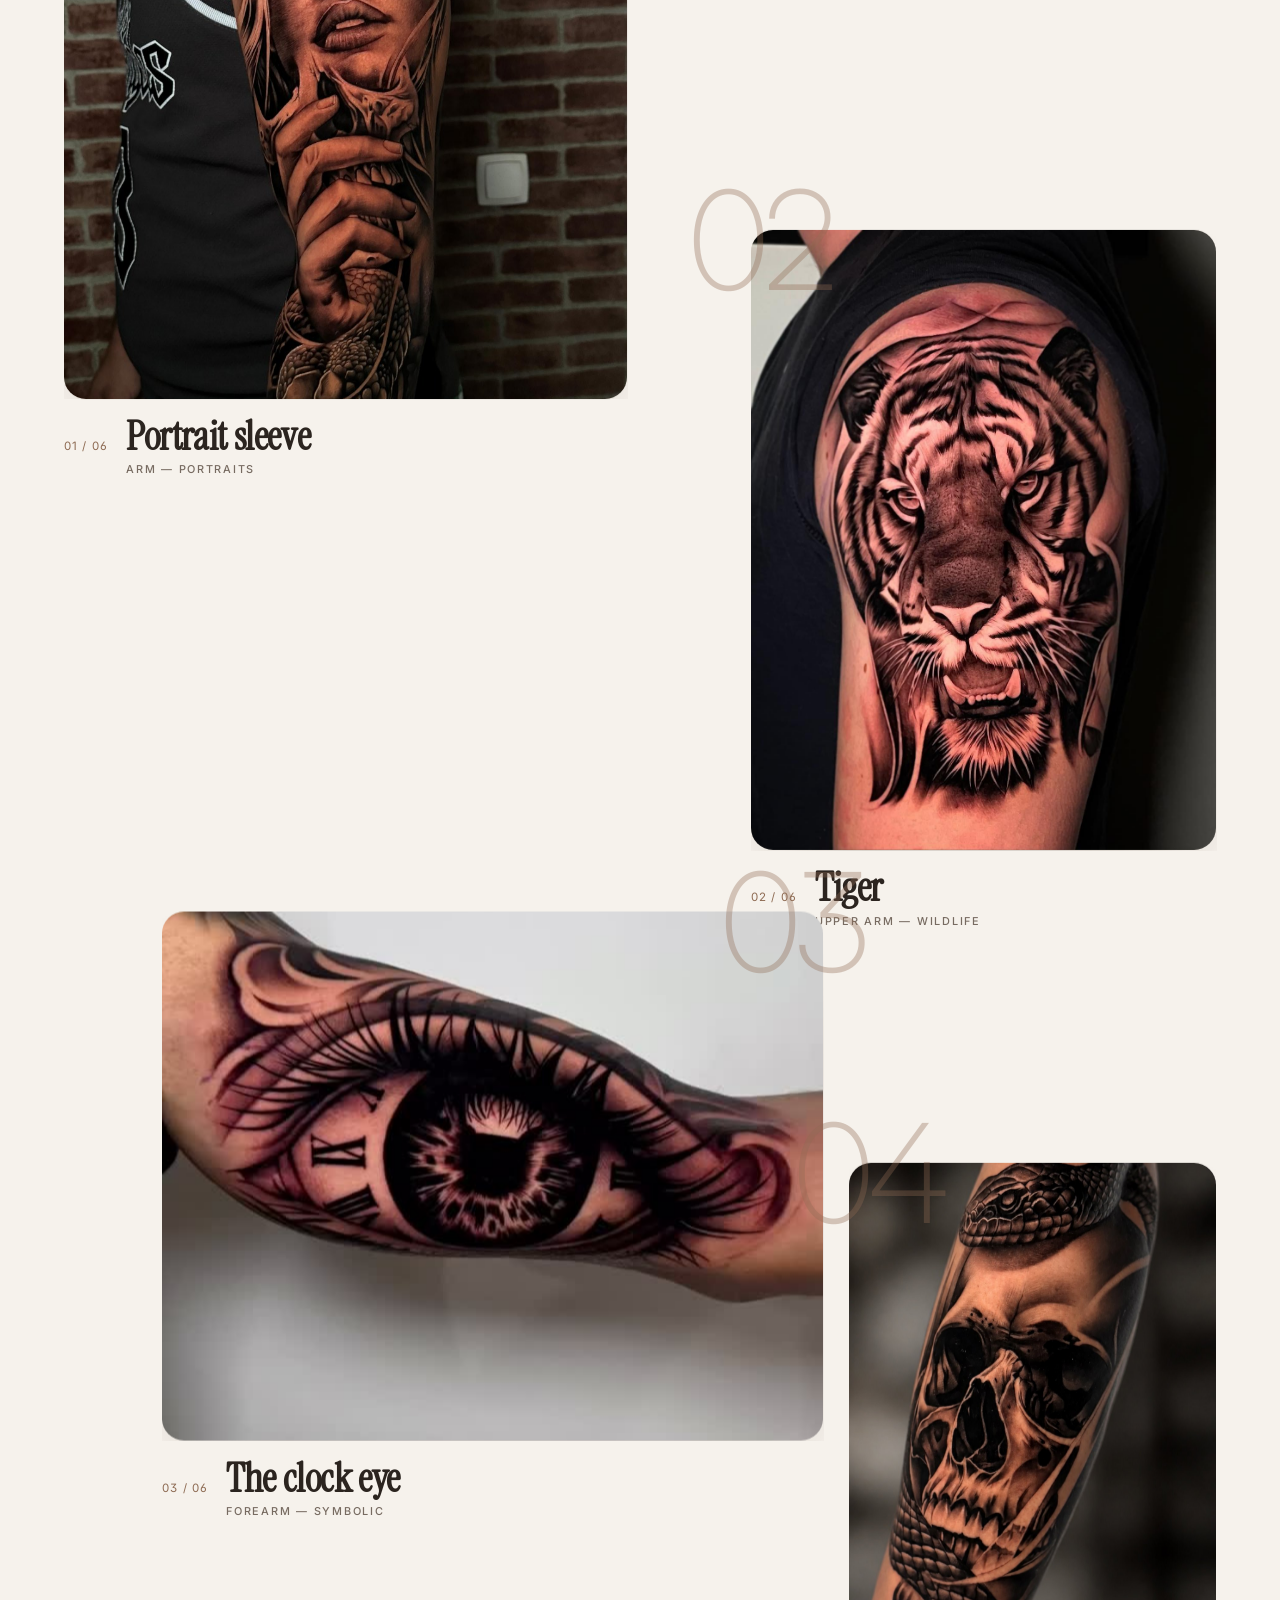
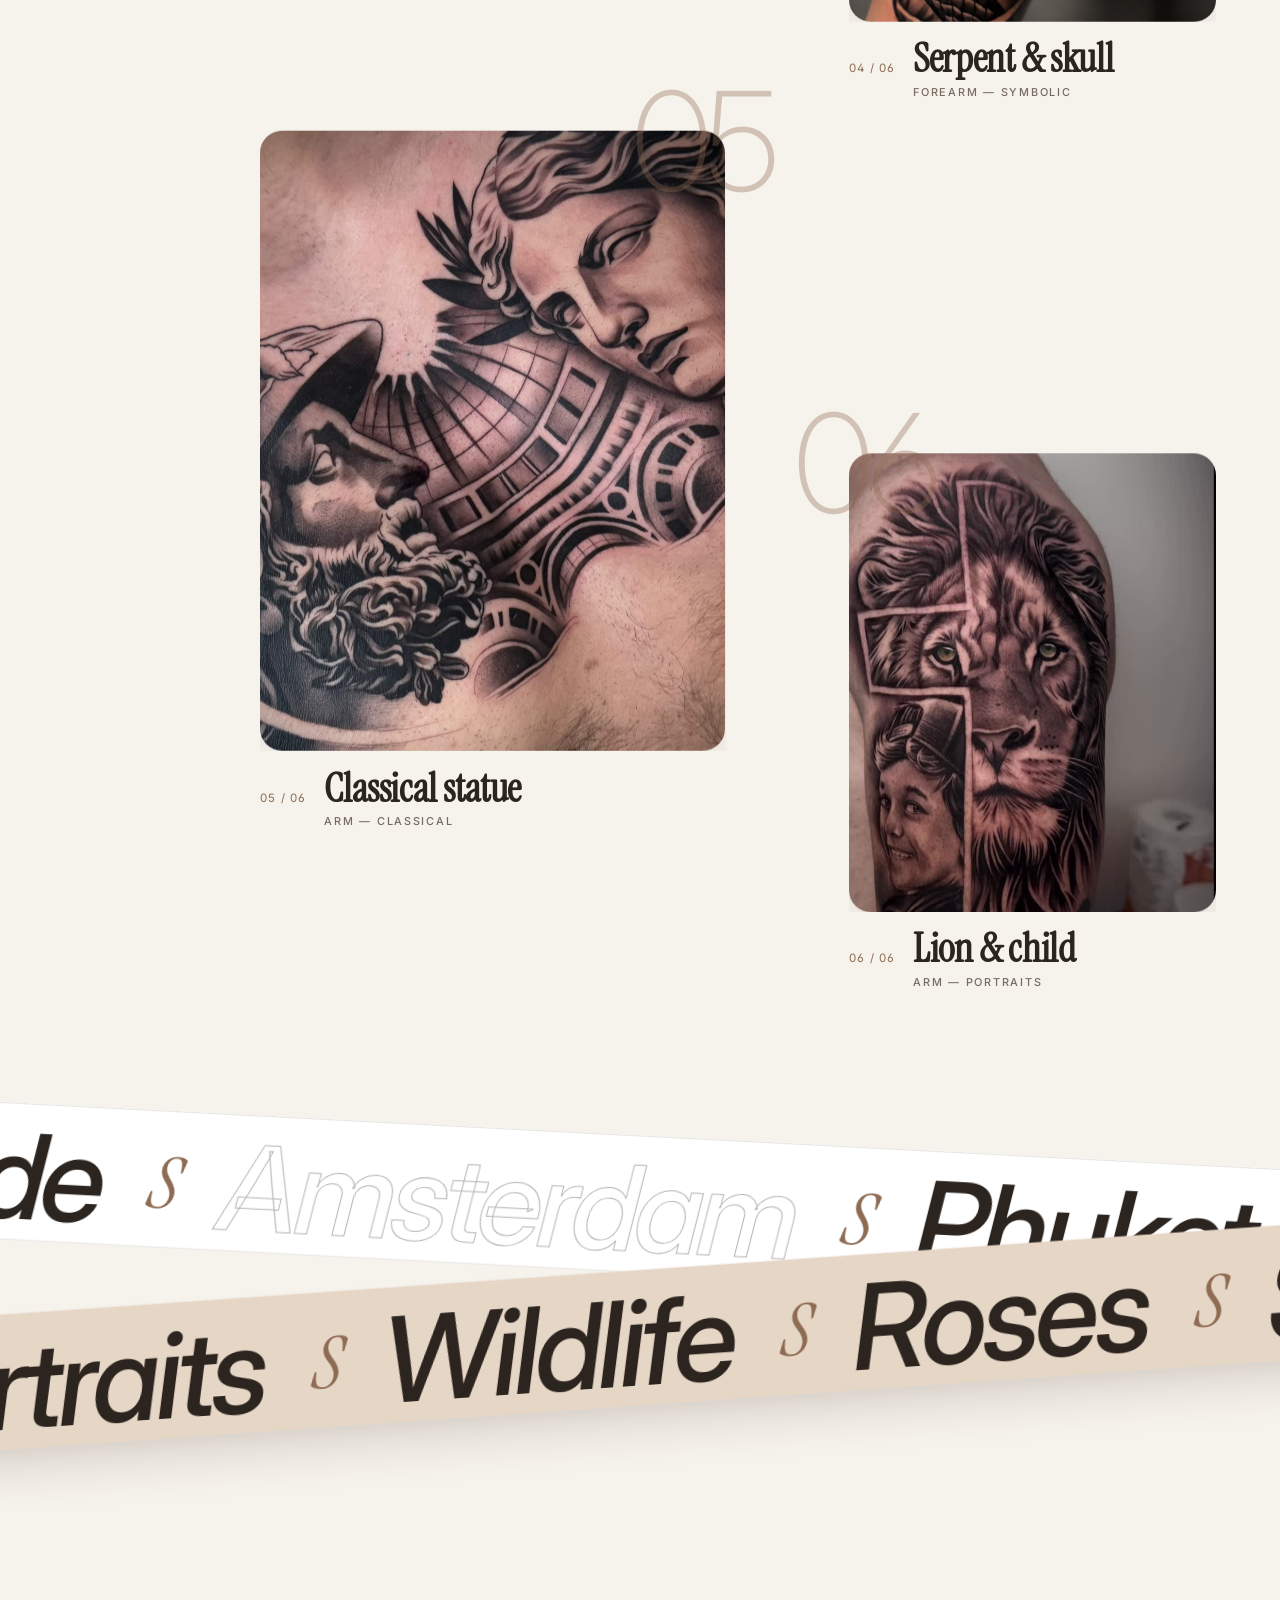
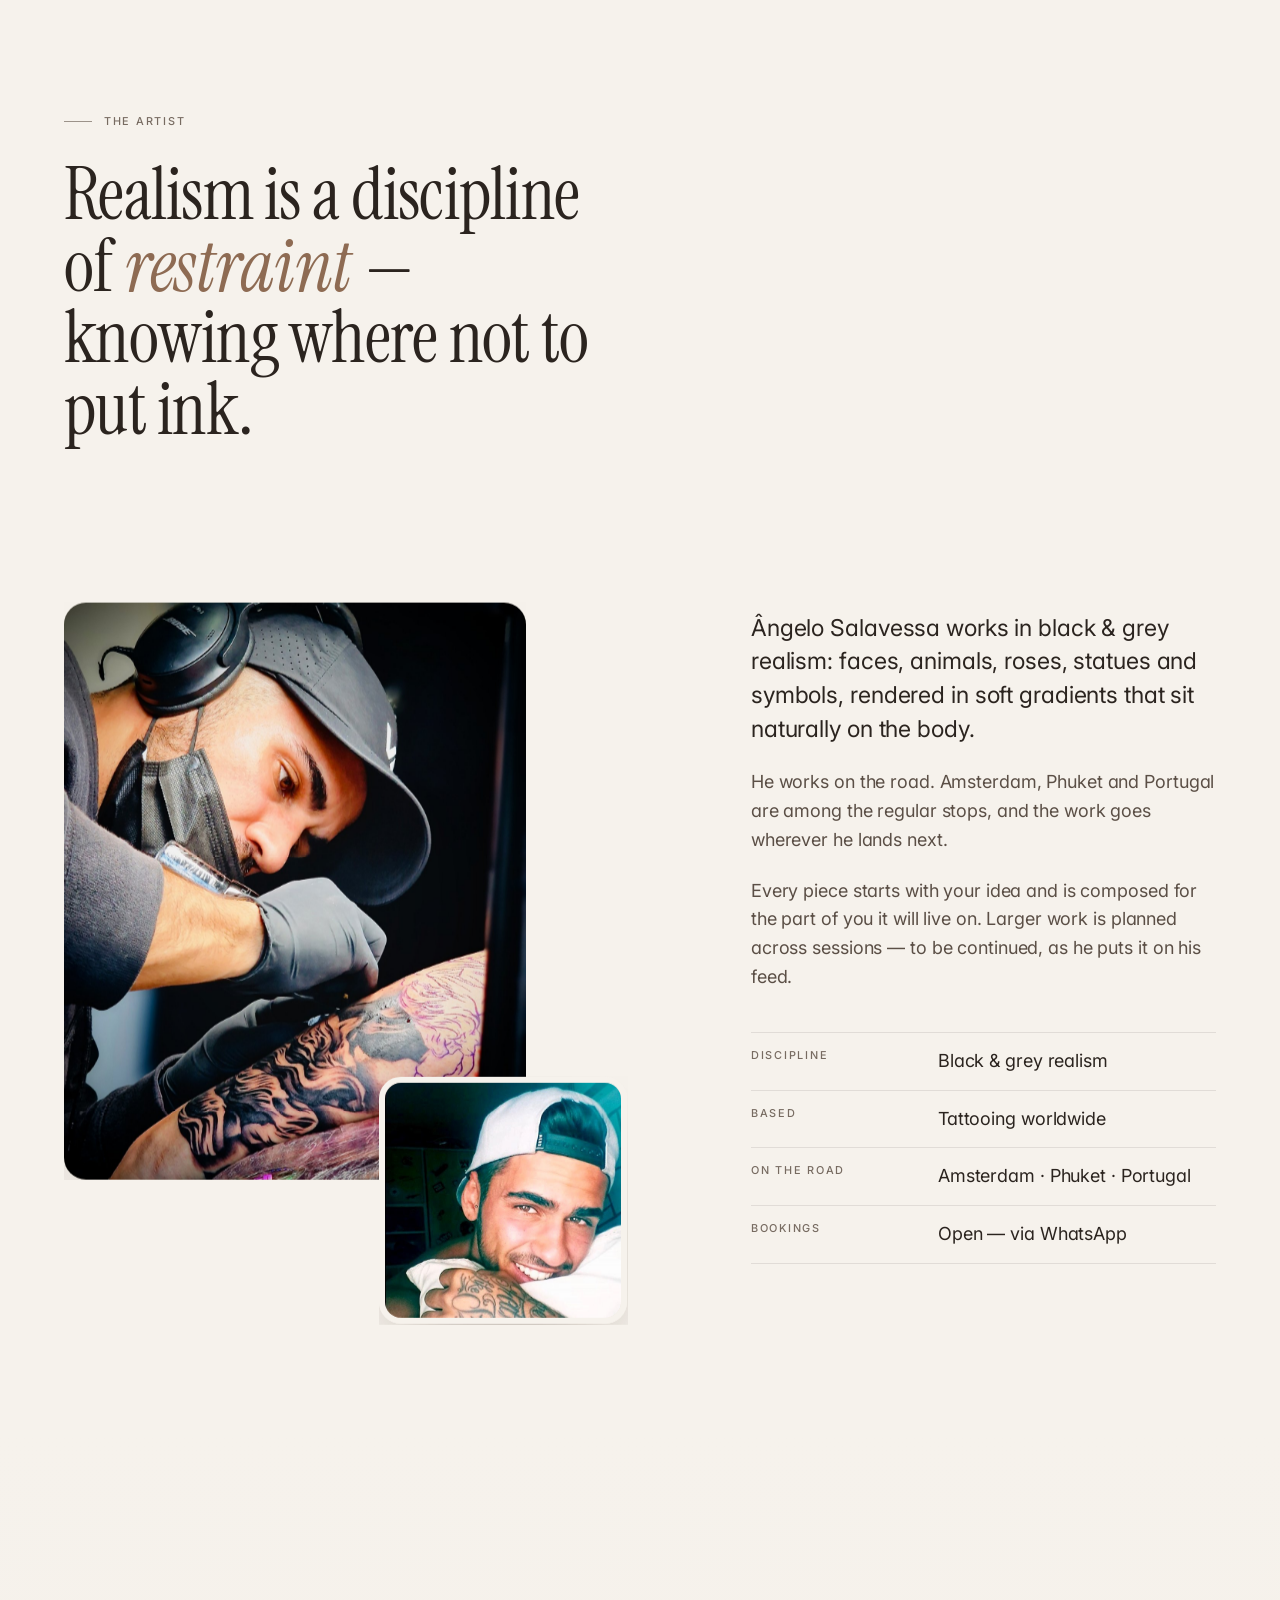
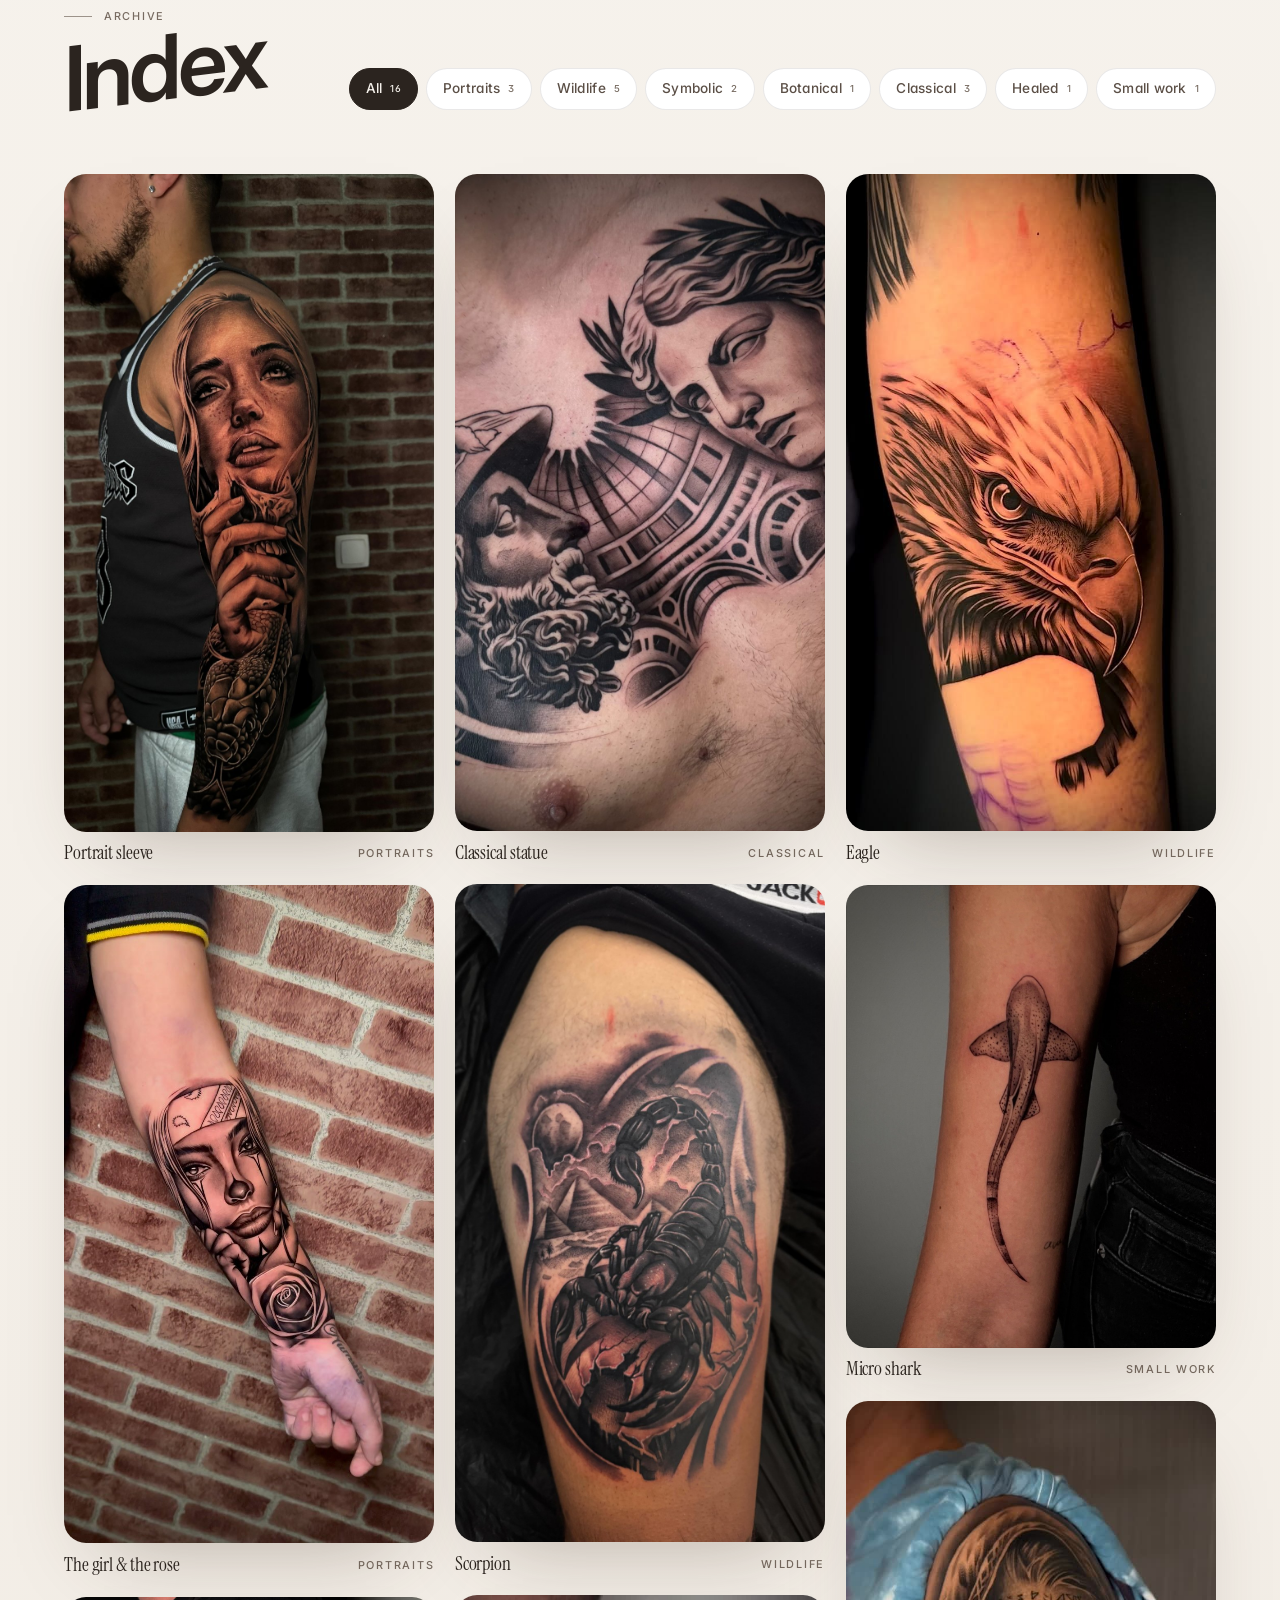
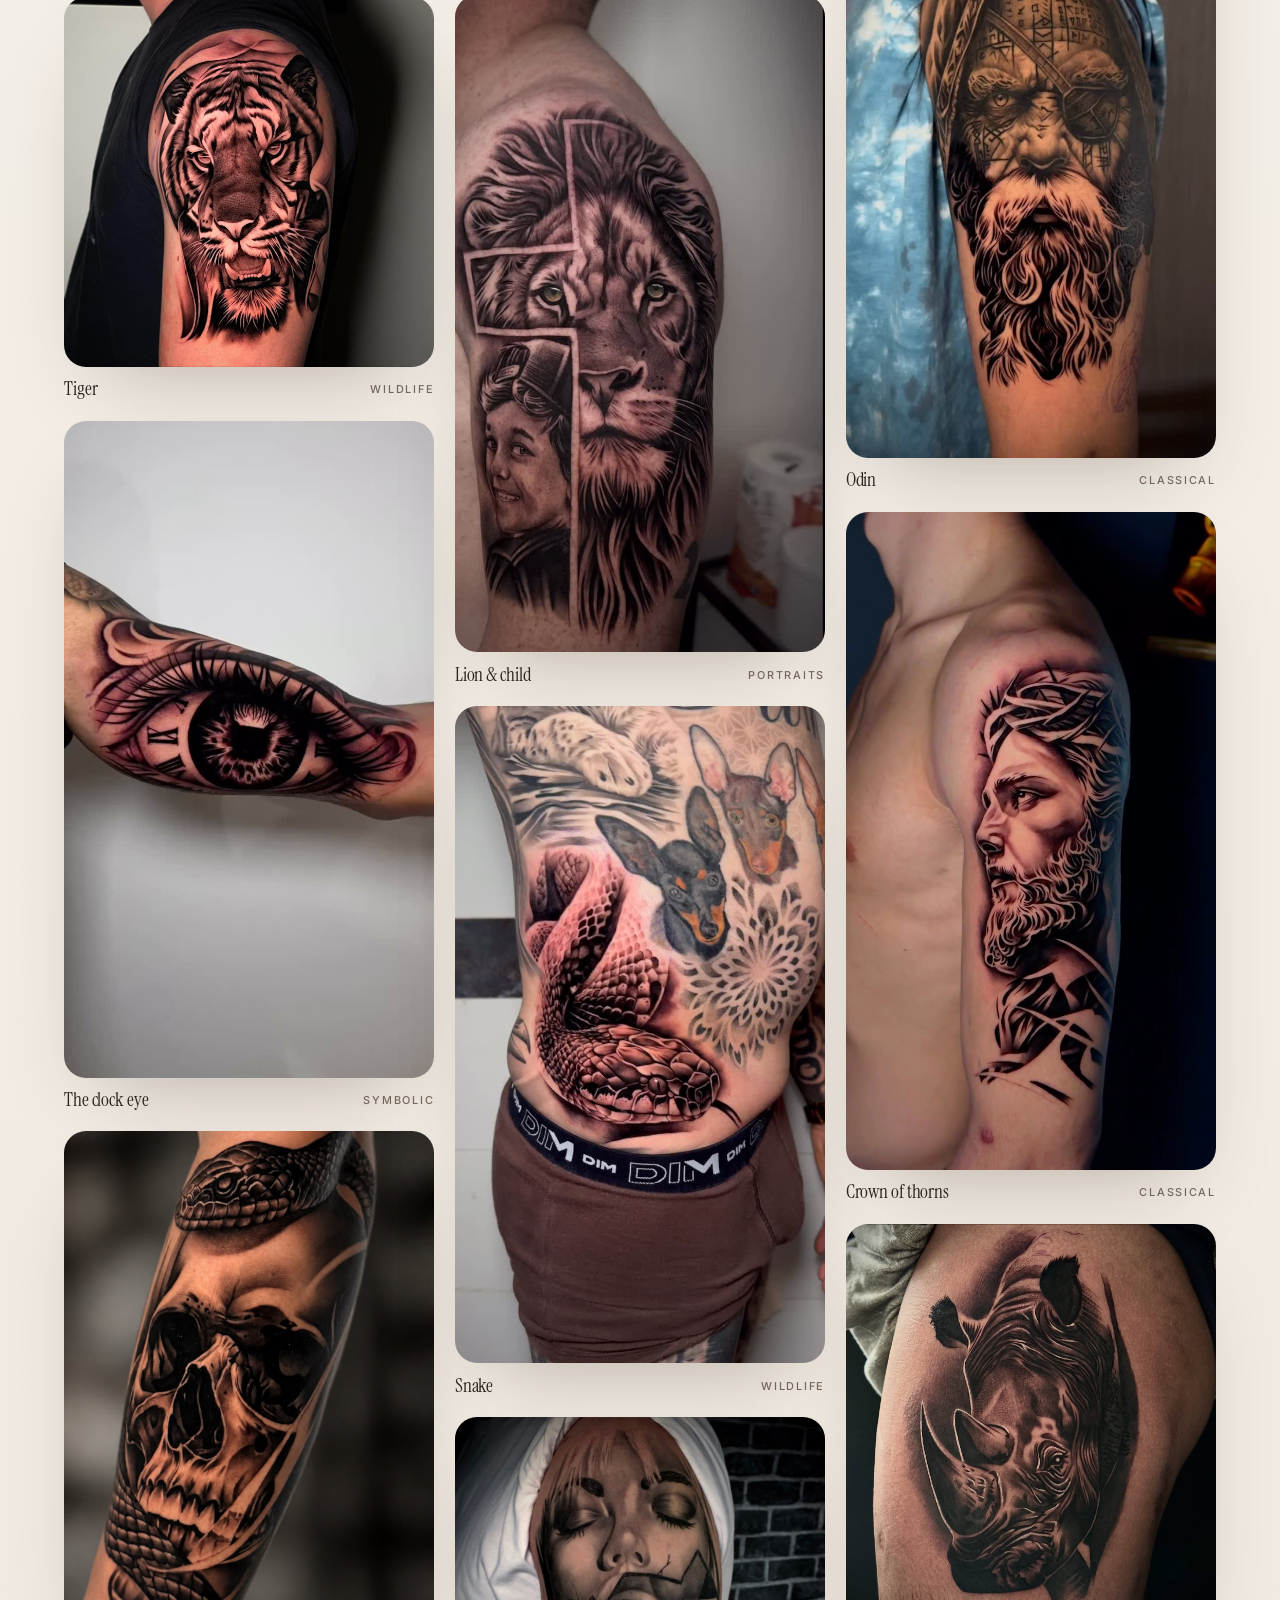
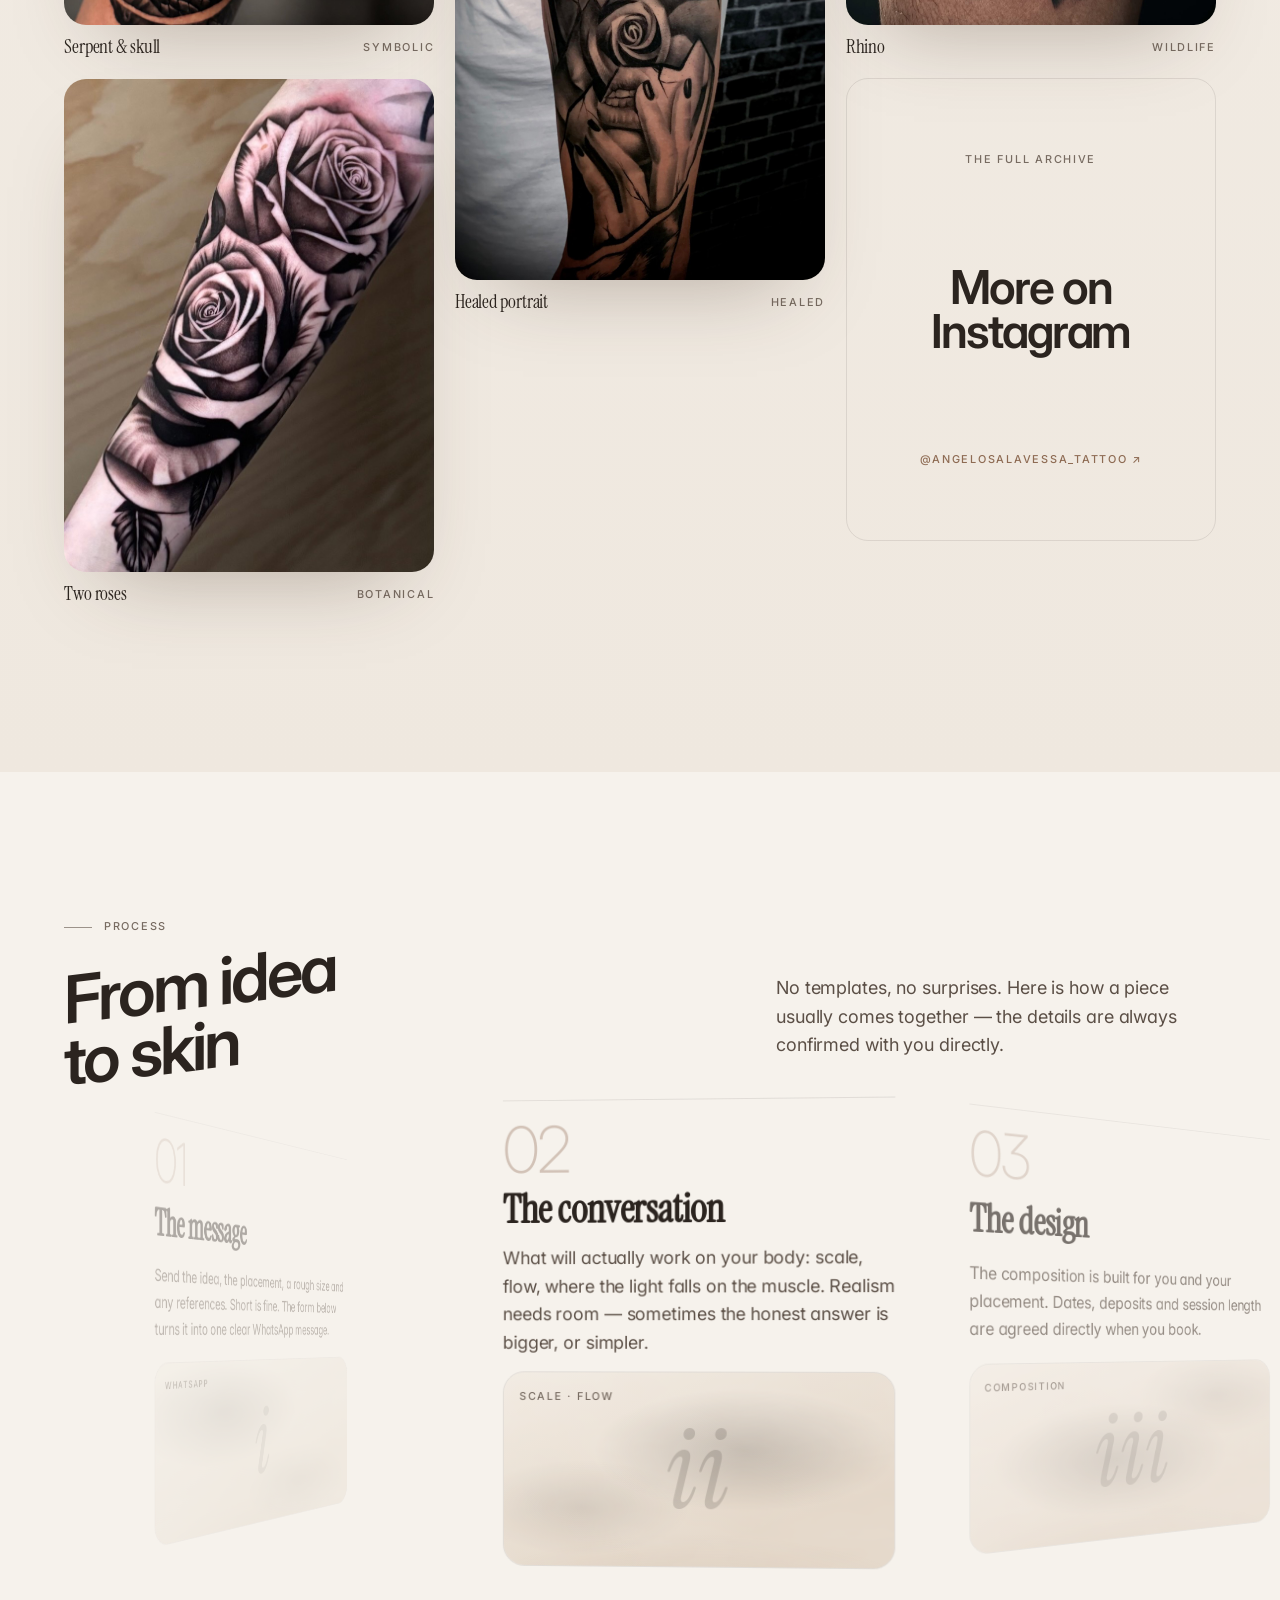
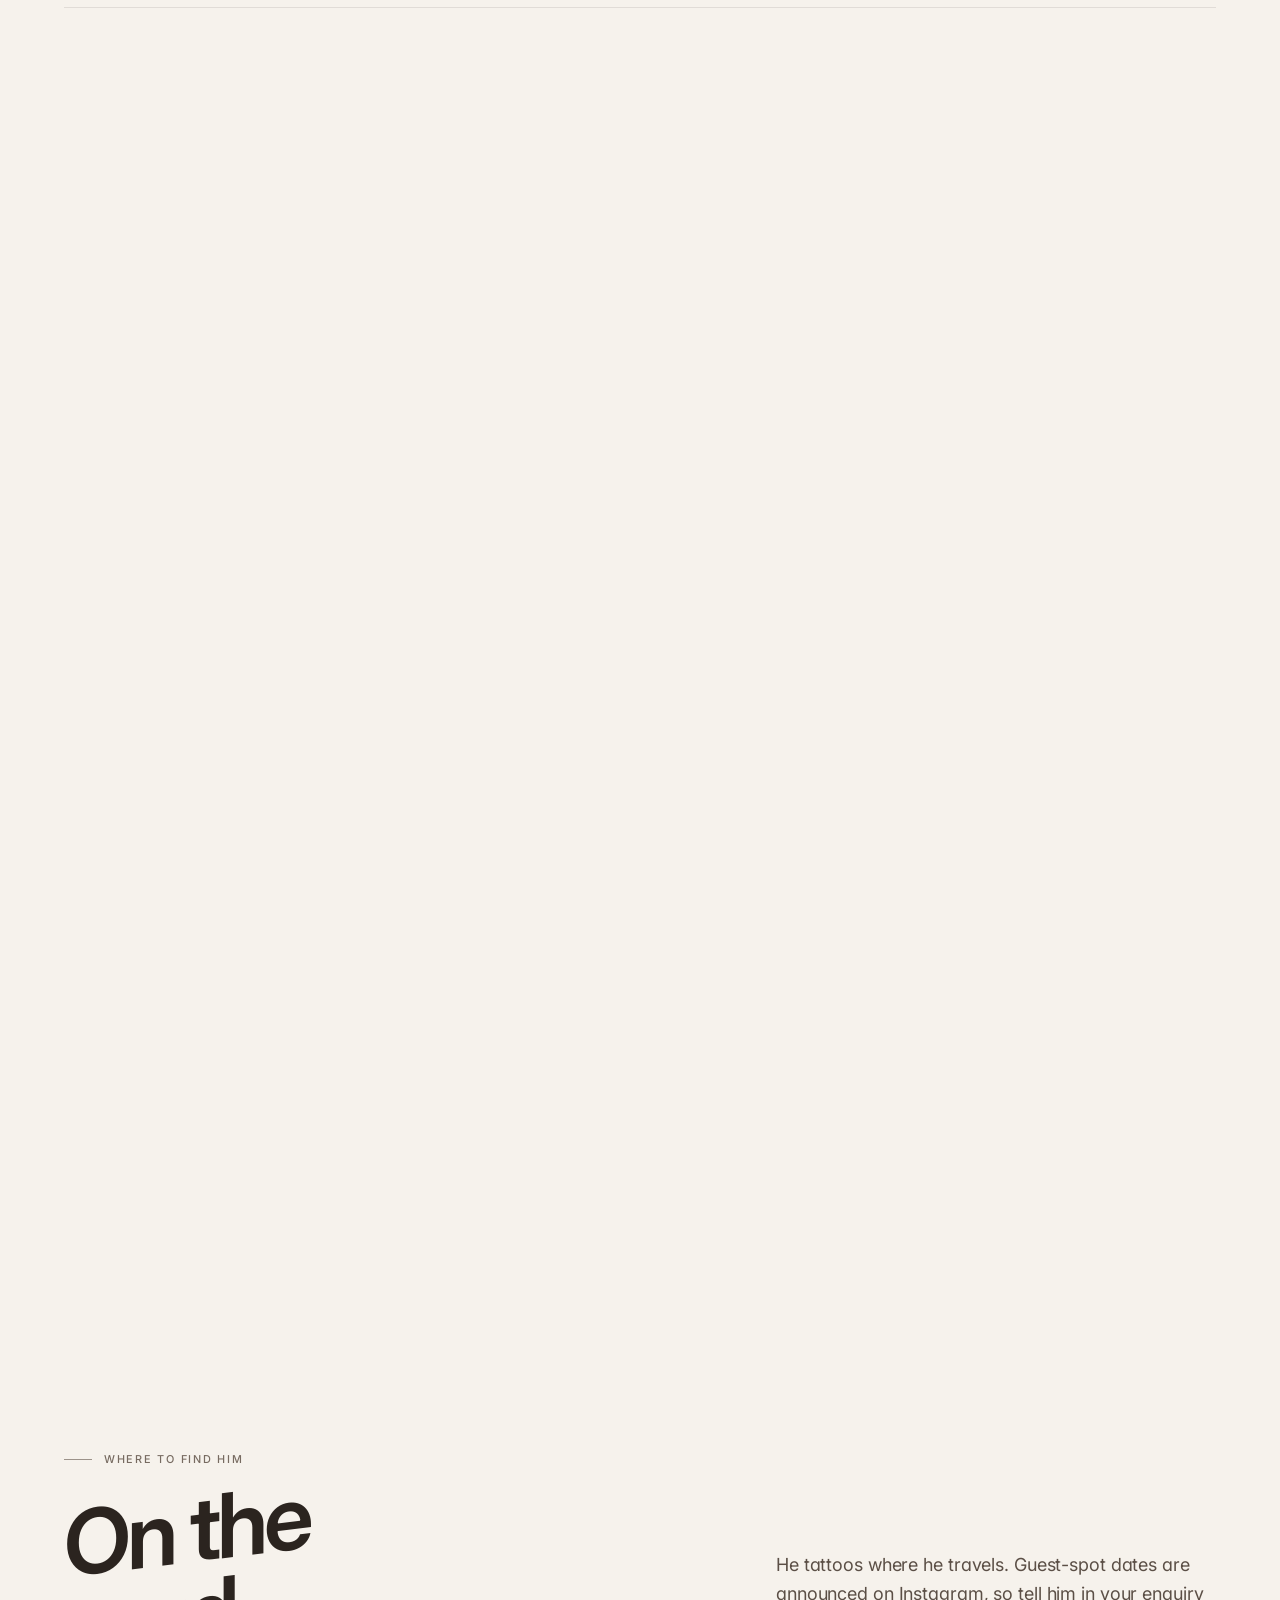
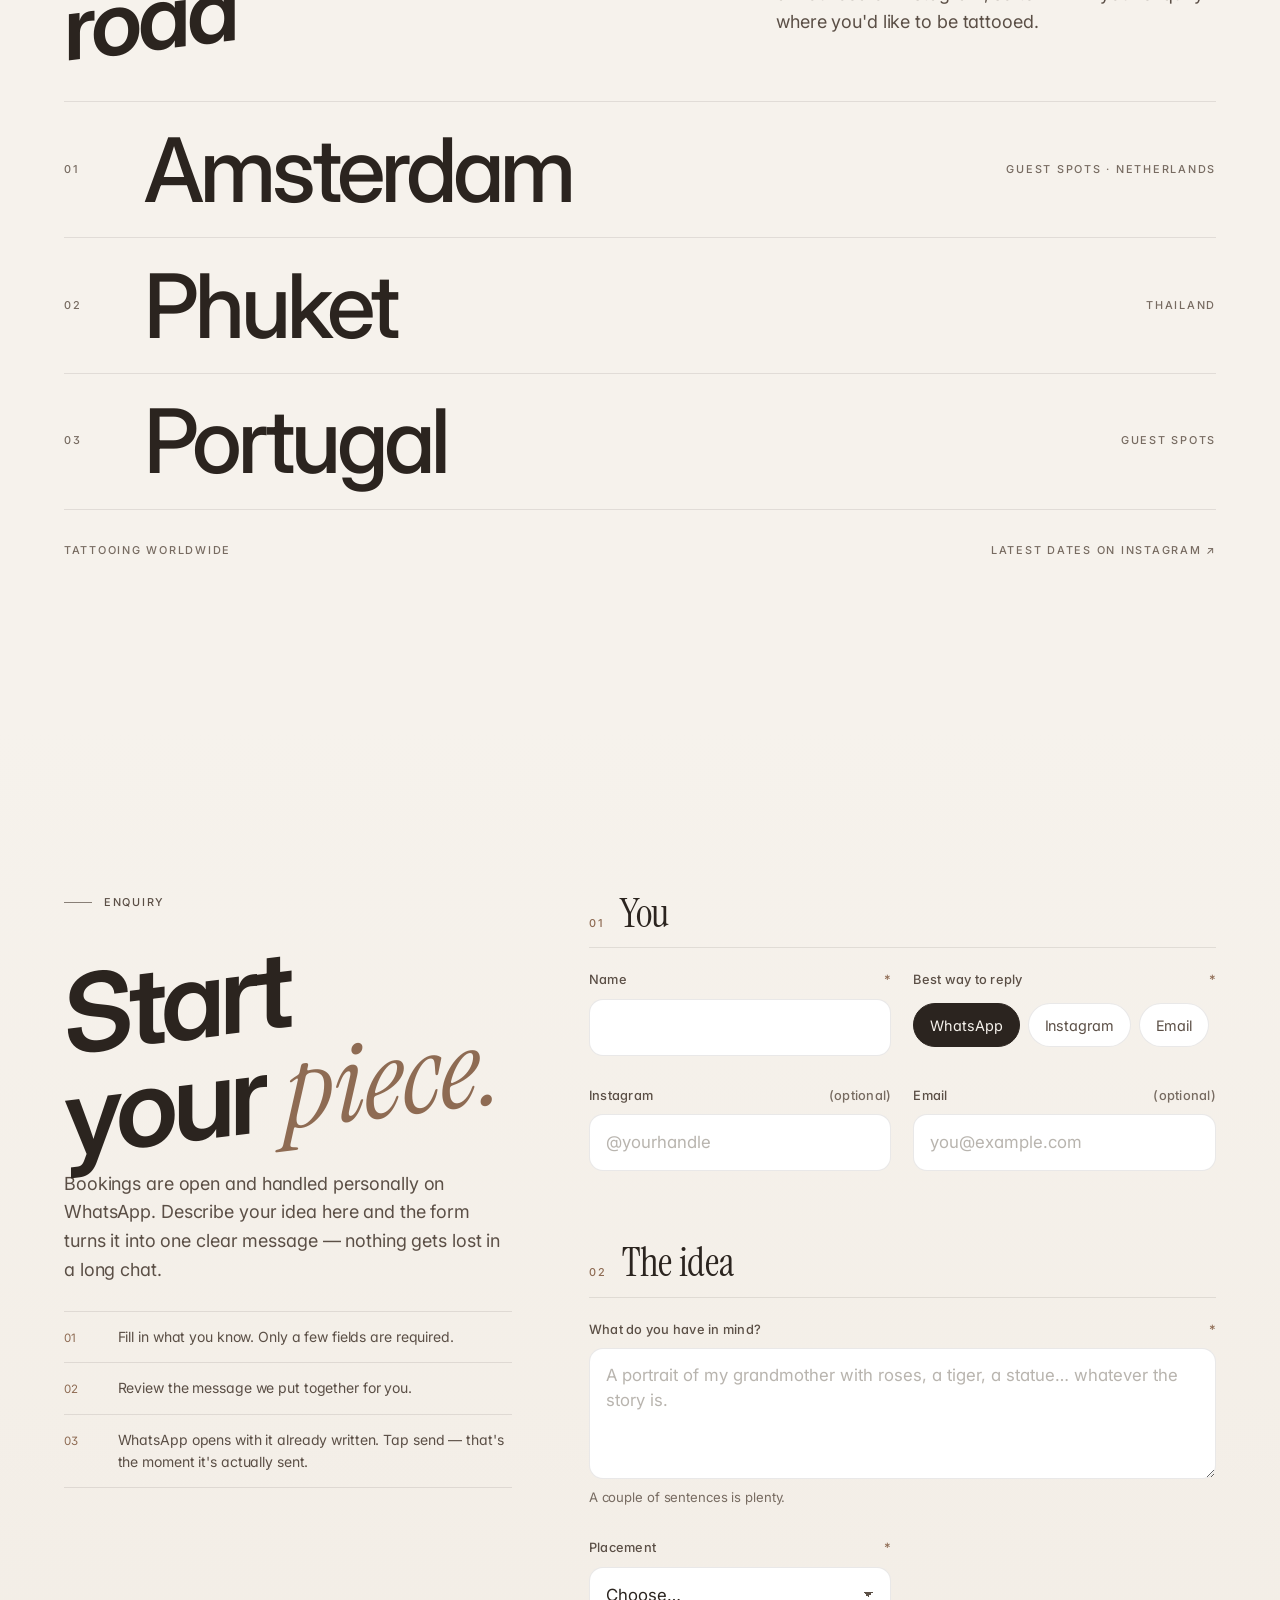
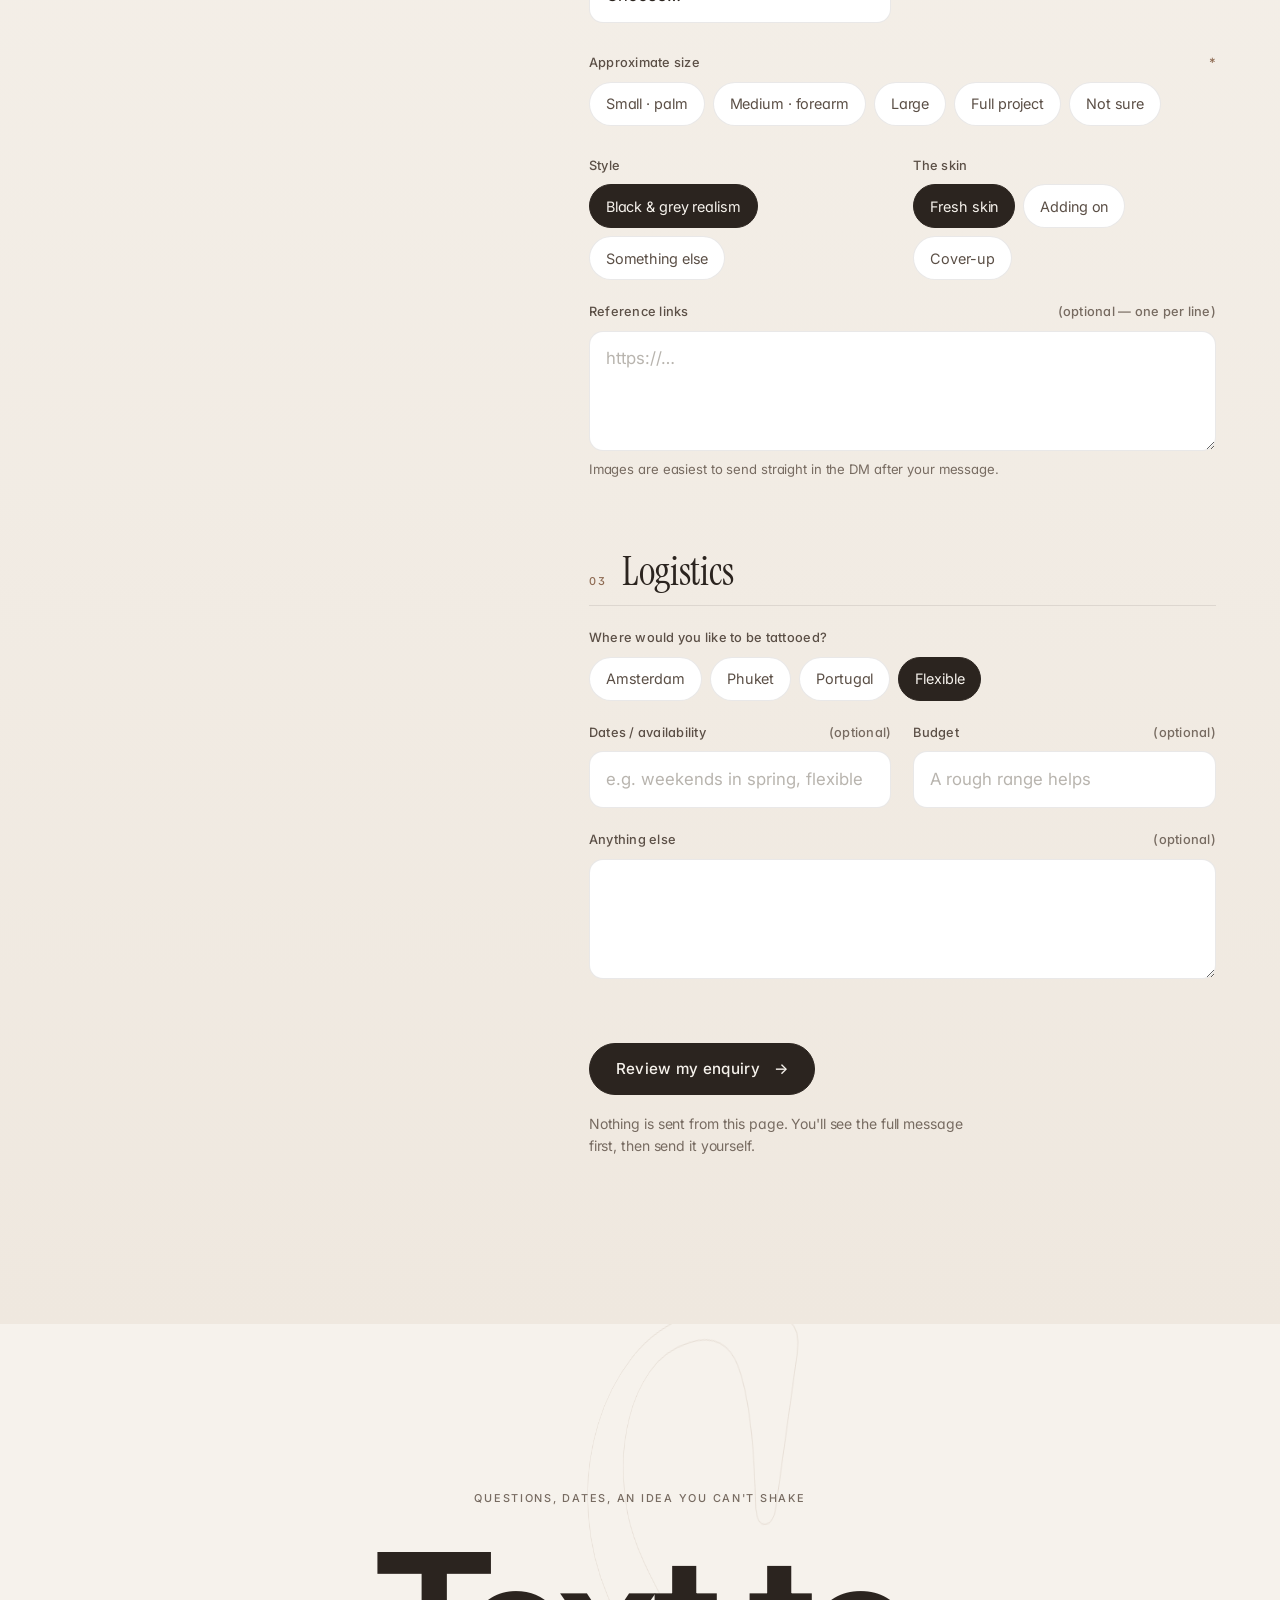
==== commit c49f36a4: "Add files via upload" ====
--- a/index.html
+++ b/index.html
@@ -8,8 +8,8 @@
 <meta name="viewport" content="width=device-width, initial-scale=1, viewport-fit=cover">
 <title>Ângelo Salavessa — Black &amp; Grey Realism Tattoo Artist</title>
 <meta name="description" content="Ângelo Salavessa is a black & grey realism tattoo artist tattooing worldwide — Amsterdam, Phuket and Portugal. Bookings open via WhatsApp.">
-<meta name="theme-color" content="#0A0908">
-<meta name="color-scheme" content="dark">
+<meta name="theme-color" content="#F6F2EC">
+<meta name="color-scheme" content="light">
 <!-- ⚠ BEFORE LAUNCH: uncomment and set your real address (e.g. https://yourname.github.io/ or your custom domain) -->
 <!-- <link rel="canonical" href="https://REPLACE-ME.github.io/"> -->
 <meta property="og:type" content="website">
@@ -19,7 +19,7 @@
 <!-- <meta property="og:image" content="https://REPLACE-ME.github.io/images/og.jpg"> -->
 <!-- <meta property="og:url" content="https://REPLACE-ME.github.io/"> -->
 <meta name="twitter:card" content="summary_large_image">
-<link rel="icon" href="data:image/svg+xml,%3Csvg xmlns='http://www.w3.org/2000/svg' viewBox='0 0 64 64'%3E%3Crect width='64' height='64' rx='12' fill='%230A0908'/%3E%3Ctext x='32' y='47' text-anchor='middle' font-family='Georgia,serif' font-size='44' font-weight='700' fill='%23EDE6DA'%3ES%3C/text%3E%3C/svg%3E">
+<link rel="icon" href="data:image/svg+xml,%3Csvg xmlns='http://www.w3.org/2000/svg' viewBox='0 0 64 64'%3E%3Crect width='64' height='64' rx='14' fill='%23F6F2EC'/%3E%3Ctext x='32' y='46' text-anchor='middle' font-family='Georgia,serif' font-style='italic' font-size='42' fill='%232B241F'%3ES%3C/text%3E%3C/svg%3E">
 
 <!-- Early boot: enables JS styling, reduced-motion check, and a failsafe so content
      is never hidden if the main script fails. -->
@@ -41,7 +41,7 @@
      ========================================================================== -->
 <link rel="preconnect" href="https://fonts.googleapis.com">
 <link rel="preconnect" href="https://fonts.gstatic.com" crossorigin>
-<link rel="stylesheet" href="https://fonts.googleapis.com/css2?family=Archivo:wdth,wght@62..125,300..900&family=Instrument+Serif:ital@0;1&family=JetBrains+Mono:wght@400;500&family=UnifrakturMaguntia&display=swap">
+<link rel="stylesheet" href="https://fonts.googleapis.com/css2?family=Inter:wght@200..700&family=Instrument+Serif:ital@0;1&display=swap">
 
 <style>
 /* ==========================================================================
@@ -50,26 +50,32 @@
 :root {
   /* Colour — ink, graphite, bone. One warm accent borrowed from the
      sunsets on the artist's feed; used sparingly. */
-  --ink: #0A0908;
-  --ink-2: #100F0E;
-  --graphite: #1A1917;
-  --graphite-2: #24221F;
-  --line: rgba(237, 230, 218, 0.12);
-  --line-strong: rgba(237, 230, 218, 0.28);
-  --bone: #EDE6DA;
-  --bone-dim: #CFC8BC;
-  --muted: #9A948B;
-  --accent: #C9824F;
-  --accent-soft: rgba(201, 130, 79, 0.16);
-  --danger: #E08A7A;
-  --ok: #A9C29A;
+  /* Light luxury palette — ivory, nude, champagne, espresso.
+     (Token names are kept from the dark build: --ink is the page colour,
+      --bone is the text colour.) */
+  --ink: #F6F2EC;
+  --ink-2: #EFE8DF;
+  --graphite: #E7DED3;
+  --graphite-2: #DCD0C2;
+  --line: rgba(43, 36, 31, 0.10);
+  --line-strong: rgba(43, 36, 31, 0.22);
+  --bone: #2B241F;
+  --bone-dim: #5B4F46;
+  --muted: #776B61;
+  --accent: #8E6B53;
+  --accent-soft: rgba(142, 107, 83, 0.12);
+  --nude: #E6D6C6;
+  --champagne: #CDB59C;
+  --surface: #FFFFFF;
+  --danger: #B4533F;
+  --ok: #4E7A4A;
 
   /* Type */
-  --font-display: "Archivo", "Arial Narrow", "Helvetica Neue", Arial, sans-serif;
+  --font-display: -apple-system, BlinkMacSystemFont, "SF Pro Display", "Inter", "Helvetica Neue", Arial, sans-serif;
   --font-serif: "Instrument Serif", "Iowan Old Style", Georgia, "Times New Roman", serif;
-  --font-body: "Archivo", system-ui, -apple-system, "Segoe UI", Roboto, sans-serif;
-  --font-mono: "JetBrains Mono", ui-monospace, SFMono-Regular, Menlo, Consolas, monospace;
-  --font-black: "UnifrakturMaguntia", "Old English Text MT", Georgia, serif;
+  --font-body: -apple-system, BlinkMacSystemFont, "SF Pro Text", "Inter", "Helvetica Neue", Arial, sans-serif;
+  --font-mono: -apple-system, BlinkMacSystemFont, "SF Pro Text", "Inter", "Helvetica Neue", Arial, sans-serif;
+  --font-black: "Instrument Serif", "Iowan Old Style", Georgia, serif;
 
   --fs-mono: 0.72rem;
   --fs-small: 0.875rem;
@@ -131,10 +137,10 @@
 .label::before { content: ""; width: 28px; height: 1px; background: currentColor; opacity: .7; }
 
 /* Grain — a fixed film layer over everything */
-.grain { position: fixed; inset: 0; z-index: 90; pointer-events: none; overflow: hidden; opacity: .07; }
+.grain { position: fixed; inset: 0; z-index: 90; pointer-events: none; overflow: hidden; opacity: .045; }
 .grain::before {
   content: ""; position: absolute; inset: -50%;
-  background-image: url("data:image/svg+xml,%3Csvg xmlns='http://www.w3.org/2000/svg' width='240' height='240'%3E%3Cfilter id='n'%3E%3CfeTurbulence type='fractalNoise' baseFrequency='.9' numOctaves='3' stitchTiles='stitch'/%3E%3CfeColorMatrix values='0 0 0 0 1 0 0 0 0 1 0 0 0 0 1 0 0 0 .9 0'/%3E%3C/filter%3E%3Crect width='100%25' height='100%25' filter='url(%23n)'/%3E%3C/svg%3E");
+  background-image: url("data:image/svg+xml,%3Csvg xmlns='http://www.w3.org/2000/svg' width='240' height='240'%3E%3Cfilter id='n'%3E%3CfeTurbulence type='fractalNoise' baseFrequency='.9' numOctaves='3' stitchTiles='stitch'/%3E%3CfeColorMatrix values='0 0 0 0 0 0 0 0 0 0 0 0 0 0 0 0 0 0 .9 0'/%3E%3C/filter%3E%3Crect width='100%25' height='100%25' filter='url(%23n)'/%3E%3C/svg%3E");
   animation: grain 1.2s steps(6) infinite;
 }
 @keyframes grain {
@@ -175,17 +181,17 @@
 .plate {
   position: absolute; inset: 0; overflow: hidden;
   background:
-    radial-gradient(55% 45% at var(--x1, 40%) var(--y1, 35%), rgba(237,230,218,.20), transparent 70%),
-    radial-gradient(40% 35% at var(--x2, 65%) var(--y2, 70%), rgba(237,230,218,.10), transparent 70%),
-    radial-gradient(90% 60% at 50% 125%, rgba(201,130,79,.12), transparent 70%),
-    linear-gradient(var(--a, 160deg), #1c1a18, #0b0a09 75%);
+    radial-gradient(55% 45% at var(--x1, 40%) var(--y1, 35%), rgba(43,36,31,.20), transparent 70%),
+    radial-gradient(40% 35% at var(--x2, 65%) var(--y2, 70%), rgba(43,36,31,.10), transparent 70%),
+    radial-gradient(90% 60% at 50% 125%, rgba(142,107,83,.12), transparent 70%),
+    linear-gradient(var(--a, 160deg), #F1EAE1, #E3D6C7 75%);
 }
 .plate::before {
   content: ""; position: absolute; inset: -20%; opacity: .55; mix-blend-mode: soft-light;
   background-image: url("data:image/svg+xml,%3Csvg xmlns='http://www.w3.org/2000/svg' width='600' height='600'%3E%3Cfilter id='s'%3E%3CfeTurbulence type='fractalNoise' baseFrequency='.008' numOctaves='5' seed='4'/%3E%3CfeColorMatrix type='saturate' values='0'/%3E%3C/filter%3E%3Crect width='100%25' height='100%25' filter='url(%23s)'/%3E%3C/svg%3E");
   background-size: 140% 140%; background-position: var(--bp, 30% 40%);
 }
-.plate::after { content: ""; position: absolute; inset: 12px; border: 1px solid rgba(237,230,218,.10); pointer-events: none; }
+.plate::after { content: ""; position: absolute; inset: 12px; border: 1px solid rgba(43,36,31,.10); pointer-events: none; }
 .plate__inner { position: absolute; left: 24px; right: 24px; bottom: 22px; display: grid; gap: 4px; color: var(--bone-dim); z-index: 1; }
 .plate__inner strong { font-family: var(--font-serif); font-weight: 400; font-size: clamp(1.2rem, 1rem + 1vw, 1.8rem); line-height: 1.1; color: var(--bone); }
 .plate__inner .mono { font-size: .62rem; color: var(--muted); overflow-wrap: anywhere; }
@@ -216,7 +222,7 @@
 .cursor { position: fixed; left: 0; top: 0; z-index: 120; pointer-events: none; display: none; }
 .has-cursor .cursor { display: block; }
 .cursor__ring {
-  position: absolute; width: 34px; height: 34px; margin: -17px 0 0 -17px; border: 1px solid rgba(237,230,218,.5); border-radius: 50%;
+  position: absolute; width: 34px; height: 34px; margin: -17px 0 0 -17px; border: 1px solid rgba(43,36,31,.5); border-radius: 50%;
   transition: width var(--t-med) var(--ease-out), height var(--t-med) var(--ease-out), margin var(--t-med) var(--ease-out), background-color var(--t-med), border-color var(--t-med);
 }
 .cursor__label { position: absolute; transform: translate(-50%, -50%); color: var(--ink); opacity: 0; transition: opacity var(--t-fast); font-family: var(--font-mono); font-size: .62rem; letter-spacing: .14em; text-transform: uppercase; }
@@ -234,7 +240,7 @@
   transition: background-color var(--t-med), border-color var(--t-med), transform var(--t-med) var(--ease-out);
   border-bottom: 1px solid transparent;
 }
-.nav.is-solid { background: rgba(10, 9, 8, 0.82); border-bottom-color: var(--line); -webkit-backdrop-filter: blur(10px); backdrop-filter: blur(10px); }
+.nav.is-solid { background: rgba(246, 242, 236, 0.82); border-bottom-color: var(--line); -webkit-backdrop-filter: blur(10px); backdrop-filter: blur(10px); }
 .nav__inner { height: 100%; display: flex; align-items: center; justify-content: space-between; gap: 24px; }
 .nav__brand { display: inline-flex; align-items: center; gap: 14px; }
 .nav__mark { font-family: var(--font-black); font-size: 2rem; line-height: 1; transform: translateY(2px); }
@@ -274,8 +280,8 @@
 .hero__smoke {
   position: absolute; inset: 0; width: 100%; height: 100%;
   background:
-    radial-gradient(50% 45% at 68% 40%, rgba(237,230,218,.10), transparent 70%),
-    radial-gradient(60% 50% at 20% 80%, rgba(201,130,79,.07), transparent 70%),
+    radial-gradient(50% 45% at 68% 40%, rgba(43,36,31,.10), transparent 70%),
+    radial-gradient(60% 50% at 20% 80%, rgba(142,107,83,.07), transparent 70%),
     var(--ink);
 }
 .hero__bgimg { position: absolute; inset: 0; width: 100%; height: 100%; object-fit: cover; opacity: 0; filter: blur(14px) grayscale(.4); transform: scale(1.12); transition: opacity 1.6s var(--ease-out); mix-blend-mode: luminosity; }
@@ -283,14 +289,14 @@
 .hero__glyph {
   position: absolute; right: -2vw; top: 50%; transform: translateY(-50%);
   font-family: var(--font-black); font-size: min(120vh, 95vw); line-height: .8;
-  color: transparent; -webkit-text-stroke: 1px rgba(237,230,218,.07); filter: blur(1.5px);
+  color: transparent; -webkit-text-stroke: 1px rgba(43,36,31,.07); filter: blur(1.5px);
   user-select: none;
 }
 .hero__plane--mid { inset: 0; }
 .hero__frame {
   position: absolute; right: clamp(24px, 9vw, 180px); top: clamp(96px, 15vh, 160px);
   width: clamp(260px, 29vw, 500px); aspect-ratio: 4 / 5;
-  box-shadow: 0 60px 120px -30px rgba(0,0,0,.9);
+  box-shadow: 0 60px 120px -30px rgba(70,50,35,.18);
 }
 .hero__frame .media { position: absolute; inset: 0; }
 .hero__frame-cap { position: absolute; left: 0; right: 0; top: calc(100% + 14px); display: flex; justify-content: space-between; gap: 12px; color: var(--muted); }
@@ -299,13 +305,13 @@
 .hero::after {
   content: ""; position: absolute; inset: 0; z-index: 1; pointer-events: none;
   background:
-    linear-gradient(to top, var(--ink) 0%, rgba(10,9,8,.75) 22%, transparent 55%),
-    linear-gradient(to right, rgba(10,9,8,.7) 0%, transparent 55%);
+    linear-gradient(to top, var(--ink) 0%, rgba(246,242,236,.75) 22%, transparent 55%),
+    linear-gradient(to right, rgba(246,242,236,.7) 0%, transparent 55%);
 }
 .hero__content { position: relative; z-index: 2; width: 100%; padding-bottom: clamp(40px, 7vh, 88px); padding-top: calc(var(--nav-h) + 40px); }
 .hero__kicker { color: var(--bone-dim); margin-bottom: clamp(16px, 2.5vh, 28px); display: flex; flex-wrap: wrap; gap: 10px 22px; }
 .hero__kicker .dot { display: inline-block; width: 7px; height: 7px; border-radius: 50%; background: var(--accent); margin-right: 8px; box-shadow: 0 0 0 0 var(--accent-soft); animation: pulse 2.4s infinite; vertical-align: 1px; }
-@keyframes pulse { 0% { box-shadow: 0 0 0 0 rgba(201,130,79,.55); } 70% { box-shadow: 0 0 0 10px rgba(201,130,79,0); } 100% { box-shadow: 0 0 0 0 rgba(201,130,79,0); } }
+@keyframes pulse { 0% { box-shadow: 0 0 0 0 rgba(142,107,83,.55); } 70% { box-shadow: 0 0 0 10px rgba(142,107,83,0); } 100% { box-shadow: 0 0 0 0 rgba(142,107,83,0); } }
 .hero__name { font-size: var(--fs-mega); mix-blend-mode: difference; color: var(--bone); }
 .hero__name .line { display: block; overflow: hidden; padding-bottom: .04em; margin-bottom: -.06em; }
 .hero__name .line > span { display: inline-block; white-space: nowrap; }
@@ -355,7 +361,7 @@
 .artist__statement em { color: var(--accent); }
 .artist__media { grid-column: 1 / span 6; position: relative; }
 .artist__portrait { aspect-ratio: 4 / 5; width: 82%; }
-.artist__studio { position: absolute; right: 0; bottom: -12%; width: 46%; aspect-ratio: 3 / 4; box-shadow: 0 40px 80px -20px rgba(0,0,0,.85); }
+.artist__studio { position: absolute; right: 0; bottom: -12%; width: 46%; aspect-ratio: 3 / 4; box-shadow: 0 40px 80px -20px rgba(70,50,35,.18); }
 .artist__text { grid-column: 8 / span 5; padding-top: clamp(24px, 6vw, 120px); display: grid; gap: 22px; }
 .artist__text p { color: var(--bone-dim); }
 .artist__text .lead { font-size: var(--fs-lead); color: var(--bone); line-height: 1.45; }
@@ -367,7 +373,7 @@
 /* Drift band — scroll-linked text */
 .band { padding: clamp(40px, 6vw, 80px) 0; overflow: hidden; border-top: 1px solid var(--line); border-bottom: 1px solid var(--line); }
 .band__track { display: flex; gap: .4em; white-space: nowrap; will-change: transform; font-size: clamp(3rem, 1rem + 8vw, 10rem); }
-.band__track span { color: transparent; -webkit-text-stroke: 1px rgba(237,230,218,.35); }
+.band__track span { color: transparent; -webkit-text-stroke: 1px rgba(43,36,31,.35); }
 .band__track span.solid { color: var(--bone); -webkit-text-stroke: 0; }
 .band__track .sep { font-family: var(--font-black); -webkit-text-stroke: 0; color: var(--accent); font-size: .6em; align-self: center; text-transform: none; }
 
@@ -389,7 +395,7 @@
 .piece__no { font-family: var(--font-mono); font-size: var(--fs-mono); color: var(--accent); letter-spacing: .1em; }
 .piece__title { font-family: var(--font-serif); font-size: var(--fs-h3); line-height: 1.02; }
 .piece__meta { grid-column: 2; color: var(--muted); }
-.piece__big { position: absolute; top: -0.42em; z-index: 2; font-family: var(--font-display); font-stretch: 62%; font-weight: 800; font-size: clamp(5rem, 3rem + 7vw, 12rem); line-height: 1; color: transparent; -webkit-text-stroke: 1px rgba(237,230,218,.4); pointer-events: none; }
+.piece__big { position: absolute; top: -0.42em; z-index: 2; font-family: var(--font-display); font-stretch: 62%; font-weight: 800; font-size: clamp(5rem, 3rem + 7vw, 12rem); line-height: 1; color: transparent; -webkit-text-stroke: 1px rgba(43,36,31,.4); pointer-events: none; }
 .piece--a { grid-column: 1 / span 6; } .piece--a .piece__frame { aspect-ratio: 4 / 5; } .piece--a .piece__big { right: -0.25em; }
 .piece--b { grid-column: 8 / span 5; margin-top: 34vh; } .piece--b .piece__frame { aspect-ratio: 3 / 4; } .piece--b .piece__big { left: -0.45em; }
 .piece--c { grid-column: 2 / span 7; } .piece--c .piece__frame { aspect-ratio: 5 / 4; } .piece--c .piece__big { right: -0.3em; }
@@ -421,7 +427,7 @@
 .tile__frame .media { position: absolute; inset: 0; }
 .tile .media img, .tile .plate { transition: transform 1s var(--ease-out), filter .6s; }
 .tile__btn:hover .media img, .tile__btn:focus-visible .media img { transform: scale(1.05); }
-.tile__overlay { position: absolute; inset: 0; display: flex; align-items: flex-end; justify-content: space-between; padding: 16px; gap: 12px; background: linear-gradient(to top, rgba(10,9,8,.85), transparent 50%); opacity: 0; transition: opacity var(--t-med); }
+.tile__overlay { position: absolute; inset: 0; display: flex; align-items: flex-end; justify-content: space-between; padding: 16px; gap: 12px; background: linear-gradient(to top, rgba(246,242,236,.85), transparent 50%); opacity: 0; transition: opacity var(--t-med); }
 .tile__btn:hover .tile__overlay, .tile__btn:focus-visible .tile__overlay { opacity: 1; }
 .tile__cap { display: flex; justify-content: space-between; gap: 12px; padding-top: 10px; }
 .tile__cap .serif { font-size: 1.2rem; line-height: 1.2; }
@@ -438,14 +444,14 @@
    LIGHTBOX
    ========================================================================== */
 .lightbox { position: fixed; inset: 0; z-index: 140; }
-.lightbox__backdrop { position: absolute; inset: 0; background: rgba(6,5,5,.94); -webkit-backdrop-filter: blur(6px); backdrop-filter: blur(6px); opacity: 0; transition: opacity .5s var(--ease-out); }
+.lightbox__backdrop { position: absolute; inset: 0; background: rgba(246,242,236,.94); -webkit-backdrop-filter: blur(6px); backdrop-filter: blur(6px); opacity: 0; transition: opacity .5s var(--ease-out); }
 .lightbox.is-open .lightbox__backdrop { opacity: 1; }
 .lightbox__inner { position: absolute; inset: 0; display: grid; grid-template-columns: minmax(0, 1fr) minmax(220px, 320px); gap: 40px; padding: calc(var(--nav-h) + 8px) var(--gutter) 40px; pointer-events: none; }
 .lightbox__inner > * { pointer-events: auto; }
 .lightbox__stage { position: relative; display: grid; place-items: center; min-height: 0; }
 .lightbox__media { position: relative; height: 100%; max-height: calc(100vh - var(--nav-h) - 60px); aspect-ratio: var(--ratio, 4 / 5); max-width: 100%; clip-path: inset(0 0 0 0); transition: clip-path .9s var(--ease-in-out), opacity .4s; }
 .lightbox__media .media { position: absolute; inset: 0; background: var(--graphite); }
-.lightbox__media .media img { object-fit: contain; background: #050505; }
+.lightbox__media .media img { object-fit: contain; background: #EDE6DC; }
 .lightbox.is-swapping .lightbox__media { clip-path: inset(0 0 0 100%); }
 .lightbox:not(.is-open) .lightbox__media { clip-path: inset(100% 0 0 0); }
 .lightbox__side { align-self: end; display: grid; gap: 16px; padding-bottom: 8px; opacity: 0; transform: translateY(16px); transition: opacity .6s var(--ease-out) .2s, transform .6s var(--ease-out) .2s; }
@@ -467,12 +473,12 @@
 .process__lede { color: var(--bone-dim); max-width: 40ch; justify-self: end; }
 .process__track { display: grid; gap: clamp(20px, 3vw, 40px); }
 .step { position: relative; border-top: 1px solid var(--line); padding-top: 24px; display: grid; gap: 18px; }
-.step__no { font-family: var(--font-display); font-stretch: 62%; font-weight: 800; font-size: clamp(4rem, 3rem + 4vw, 8rem); line-height: .8; color: transparent; -webkit-text-stroke: 1px rgba(237,230,218,.45); }
+.step__no { font-family: var(--font-display); font-stretch: 62%; font-weight: 800; font-size: clamp(4rem, 3rem + 4vw, 8rem); line-height: .8; color: transparent; -webkit-text-stroke: 1px rgba(43,36,31,.45); }
 .step__title { font-family: var(--font-serif); font-size: var(--fs-h3); line-height: 1.05; }
 .step p { color: var(--bone-dim); max-width: 40ch; }
 .step__art { aspect-ratio: 16 / 10; position: relative; overflow: hidden; border: 1px solid var(--line); }
 .step__art .plate::after { display: none; }
-.step__glyph { position: absolute; inset: 0; display: grid; place-items: center; font-family: var(--font-black); font-size: clamp(5rem, 9vw, 9rem); color: rgba(237,230,218,.16); z-index: 1; }
+.step__glyph { position: absolute; inset: 0; display: grid; place-items: center; font-family: var(--font-black); font-size: clamp(5rem, 9vw, 9rem); color: rgba(43,36,31,.16); z-index: 1; }
 .step__tag { position: absolute; left: 16px; top: 16px; z-index: 1; color: var(--muted); }
 .process.is-horizontal { padding: 0; }
 .process.is-horizontal .process__sticky { padding-top: var(--nav-h); }
@@ -557,7 +563,7 @@
 .errors { border-left: 2px solid var(--danger); padding: 4px 0 4px 16px; color: var(--bone-dim); font-size: var(--fs-small); }
 .errors strong { color: var(--danger); display: block; margin-bottom: 4px; font-weight: 600; }
 
-.review { border: 1px solid var(--line-strong); padding: clamp(20px, 3vw, 36px); display: grid; gap: 20px; background: rgba(26,25,23,.6); }
+.review { border: 1px solid var(--line-strong); padding: clamp(20px, 3vw, 36px); display: grid; gap: 20px; background: rgba(255,255,255,.7); }
 .review:focus { outline: none; }
 .review h3 { font-family: var(--font-serif); font-size: var(--fs-h3); font-weight: 400; line-height: 1; }
 .review pre { margin: 0; white-space: pre-wrap; word-break: break-word; font-family: var(--font-mono); font-size: .8rem; line-height: 1.7; color: var(--bone-dim); background: var(--ink); border: 1px solid var(--line); padding: 18px; max-height: 360px; overflow: auto; }
@@ -577,7 +583,7 @@
 .closing__link:hover .line:first-child { transform: translateX(-3%); }
 .closing__link:hover .line:last-child { transform: translateX(3%); color: var(--accent); }
 .closing__handle { margin-top: 24px; color: var(--bone-dim); }
-.closing__glyph { position: absolute; left: 50%; top: 50%; transform: translate(-50%, -50%); font-family: var(--font-black); font-size: min(90vw, 900px); line-height: .8; color: transparent; -webkit-text-stroke: 1px rgba(237,230,218,.05); z-index: -1; pointer-events: none; }
+.closing__glyph { position: absolute; left: 50%; top: 50%; transform: translate(-50%, -50%); font-family: var(--font-black); font-size: min(90vw, 900px); line-height: .8; color: transparent; -webkit-text-stroke: 1px rgba(43,36,31,.05); z-index: -1; pointer-events: none; }
 
 .footer { border-top: 1px solid var(--line); padding: 28px 0 calc(28px + env(safe-area-inset-bottom)); }
 .footer__inner { display: flex; flex-wrap: wrap; justify-content: space-between; gap: 16px 32px; align-items: center; color: var(--muted); }
@@ -606,7 +612,7 @@
   .hero__name { font-size: clamp(3.8rem, 19vw, 9rem); }
   .hero__name .line:nth-child(2) { padding-left: 0; }
   .hero__row { grid-template-columns: 1fr; gap: 24px; }
-  .hero::after { background: linear-gradient(to top, var(--ink) 0%, rgba(10,9,8,.9) 38%, rgba(10,9,8,.2) 70%, transparent 100%); }
+  .hero::after { background: linear-gradient(to top, var(--ink) 0%, rgba(246,242,236,.9) 38%, rgba(246,242,236,.2) 70%, transparent 100%); }
   .hero__content { padding-top: 62vh; }
   .artist__grid { display: block; }
   .artist__media { margin-bottom: 18%; }
@@ -659,7 +665,7 @@
 .js:not(.is-ready) .ring { opacity: 0; scale: .55; }
 .ring.is-dragging { cursor: grabbing; }
 .ring__spin { position: absolute; inset: 0; transform-style: preserve-3d; will-change: transform; }
-.ring__card { position: absolute; inset: 0; transform-style: preserve-3d; cursor: pointer; box-shadow: 0 30px 60px -20px rgba(0,0,0,.9); outline: 1px solid rgba(237,230,218,.12); -webkit-tap-highlight-color: transparent; }
+.ring__card { position: absolute; inset: 0; transform-style: preserve-3d; cursor: pointer; box-shadow: 0 30px 60px -20px rgba(70,50,35,.18); outline: 1px solid rgba(43,36,31,.12); -webkit-tap-highlight-color: transparent; }
 .ring__card .media { position: absolute; inset: 0; pointer-events: none; }
 .ring__card .plate::after { inset: 7px; }
 .ring__card .plate__inner { left: 12px; right: 12px; bottom: 10px; }
@@ -668,7 +674,7 @@
 .ring__card .plate__cross { top: 12px; right: 12px; width: 10px; height: 10px; }
 .ring__shade { position: absolute; inset: 0; background: var(--ink); opacity: 0; pointer-events: none; }
 .ring__glare { position: absolute; inset: 0; pointer-events: none; background: linear-gradient(110deg, transparent 35%, rgba(255,255,255,.16) 50%, transparent 65%); background-size: 260% 100%; background-position: var(--gp, 50%) 0; mix-blend-mode: screen; }
-.ring__floor { position: absolute; left: 50%; top: 108%; width: 300%; height: 70px; transform: translateX(-50%); background: radial-gradient(50% 50% at 50% 50%, rgba(237,230,218,.12), transparent 70%); pointer-events: none; }
+.ring__floor { position: absolute; left: 50%; top: 108%; width: 300%; height: 70px; transform: translateX(-50%); background: radial-gradient(50% 50% at 50% 50%, rgba(43,36,31,.12), transparent 70%); pointer-events: none; }
 .ring__hint { position: absolute; left: 50%; top: calc(100% + 64px); transform: translateX(-50%); display: flex; gap: 12px; white-space: nowrap; color: var(--muted); pointer-events: none; font-size: .62rem; }
 .ring__hint span { color: var(--accent); }
 @media (min-width: 900px) { .ring { left: 72%; top: 36%; width: clamp(170px, 14vw, 260px); } }
@@ -685,7 +691,7 @@
 /* --- Kinetic crossing bands --- */
 .band { position: relative; padding: clamp(80px, 13vw, 180px) 0; overflow: hidden; border: 0; }
 .band__track { padding: .14em 0 .06em; margin-left: -12vw; width: max-content; }
-.band__track--a { background: var(--bone); rotate: -4deg; position: relative; z-index: 2; box-shadow: 0 30px 70px -20px rgba(0,0,0,.9); }
+.band__track--a { background: var(--bone); rotate: -4deg; position: relative; z-index: 2; box-shadow: 0 30px 70px -20px rgba(70,50,35,.18); }
 .band__track--a span, .band__track--a span.solid { color: var(--ink); -webkit-text-stroke: 0; }
 .band__track--a .sep { color: var(--accent); }
 .band__track--b { rotate: 3deg; margin-top: -.5em; background: var(--ink-2); border-top: 1px solid var(--line); border-bottom: 1px solid var(--line); }
@@ -720,7 +726,7 @@
   display: flex; align-items: center; justify-content: center; gap: 12px; min-height: 56px; padding: 0 22px;
   background: var(--bone); color: var(--ink); border-radius: 999px;
   font-family: var(--font-mono); font-size: .78rem; letter-spacing: .12em; text-transform: uppercase;
-  box-shadow: 0 20px 50px -10px rgba(0,0,0,.85);
+  box-shadow: 0 20px 50px -10px rgba(70,50,35,.18);
   transform: translateY(160%); transition: transform .7s var(--ease-out), opacity .4s, translate .35s var(--ease-out);
 }
 .wa-float.is-shown { transform: none; }
@@ -736,6 +742,94 @@
   .ch { opacity: 1 !important; transform: none !important; }
   .ring { opacity: 1 !important; scale: 1 !important; }
 }
+
+/* ==========================================================================
+   LIGHT LUXURY LAYER — ivory & nude, Apple-style type, rounded surfaces,
+   frosted glass, soft shadows.
+   ========================================================================== */
+body { font-feature-settings: "ss01", "cv11"; letter-spacing: -0.006em; }
+.display { font-stretch: 100%; font-weight: 600; text-transform: none; letter-spacing: -0.045em; line-height: .94; }
+.mono { font-size: .68rem; font-weight: 500; letter-spacing: .16em; }
+.serif em, .artist__statement em { font-style: italic; }
+.nav__mark, .loader__mark, .hero__glyph, .closing__glyph, .band__track .sep, .step__glyph { font-style: italic; }
+.nav__mark { font-size: 2.1rem; }
+
+/* Frosted navigation */
+.nav.is-solid { background: rgba(246,242,236,.72); -webkit-backdrop-filter: saturate(180%) blur(20px); backdrop-filter: saturate(180%) blur(20px); }
+.menu { background: rgba(246,242,236,.96); -webkit-backdrop-filter: blur(24px); backdrop-filter: blur(24px); }
+
+/* Pills and buttons */
+.btn { border-radius: 999px; border-color: var(--line-strong); font-family: var(--font-body); font-weight: 500; letter-spacing: .02em; text-transform: none; font-size: .95rem; }
+.btn::before { border-radius: inherit; }
+.btn--solid { background: var(--bone); color: var(--ink); border-color: var(--bone); }
+.btn--solid::before { background: var(--accent); }
+.btn--solid:hover, .btn--solid:focus-visible { color: #fff; border-color: var(--accent); }
+.btn:not(.btn--solid) { background: rgba(255,255,255,.55); -webkit-backdrop-filter: blur(12px); backdrop-filter: blur(12px); }
+.nav__links .btn { font-size: .85rem; }
+.wa-float { font-family: var(--font-body); font-weight: 500; letter-spacing: .02em; text-transform: none; font-size: .95rem; box-shadow: 0 18px 40px -12px rgba(70,50,35,.35); }
+.filter { background: var(--surface); border-color: var(--line); font-family: var(--font-body); font-weight: 500; letter-spacing: .02em; text-transform: none; font-size: .85rem; }
+
+/* Rounded, softly shadowed media */
+.ring__card, .piece__frame, .tile__frame, .artist__portrait, .artist__studio, .step__art, .tile--more a { border-radius: 22px; overflow: hidden; }
+.lightbox__media { border-radius: 26px; overflow: hidden; }
+.ring__card { outline: 0; box-shadow: 0 30px 60px -28px rgba(70,50,35,.45); }
+.piece__frame, .tile__frame { box-shadow: 0 40px 80px -40px rgba(70,50,35,.35); }
+.artist__portrait { box-shadow: 0 50px 100px -40px rgba(70,50,35,.4); }
+.artist__studio { aspect-ratio: 1 / 1; width: 44%; border: 6px solid var(--ink); box-shadow: 0 40px 80px -30px rgba(70,50,35,.45); }
+.ring__shade { background: var(--ink); }
+.ring__glare { mix-blend-mode: soft-light; }
+.hero__bgimg.is-loaded { opacity: .10; mix-blend-mode: multiply; }
+.hero__glyph { -webkit-text-stroke: 1px rgba(142,107,83,.18); filter: none; }
+.closing__glyph { -webkit-text-stroke: 1px rgba(142,107,83,.14); }
+
+/* Thin Apple-style numerals instead of outlines */
+.piece__big, .step__no { font-family: var(--font-display); font-stretch: 100%; font-weight: 200; -webkit-text-stroke: 0; color: rgba(142,107,83,.35); letter-spacing: -0.04em; }
+.piece__title, .step__title, .lightbox__title, .review h3, .fieldset legend .serif { letter-spacing: -0.01em; }
+
+/* Bands: nude strip + soft ivory strip */
+.band__track { font-weight: 500; letter-spacing: -0.04em; }
+.band__track--a { background: var(--nude); box-shadow: 0 30px 60px -30px rgba(70,50,35,.3); }
+.band__track--a span, .band__track--a span.solid { color: var(--bone); }
+.band__track--b { background: var(--surface); }
+.band__track--b span { -webkit-text-stroke: 1px rgba(43,36,31,.35); }
+.band__track .sep { font-family: var(--font-black); color: var(--accent); }
+
+/* Sections */
+.index { background: linear-gradient(to bottom, var(--ink), var(--ink-2)); }
+.place:hover::before { background: var(--nude); }
+.place:hover, .place:hover .mono, .place:hover .place__note { color: var(--bone); }
+.place__name { font-weight: 500; }
+@media (max-width: 899px) { .step { background: var(--surface); border-radius: 24px; border-color: transparent; box-shadow: 0 24px 50px -30px rgba(70,50,35,.35); } }
+
+/* Apple-style form fields */
+.input { background: var(--surface); border: 1px solid var(--line); border-radius: 14px; padding: 14px 16px; min-height: 54px; transition: border-color var(--t-fast), box-shadow var(--t-fast); }
+textarea.input { padding-top: 14px; }
+.input:hover { border-color: var(--line-strong); }
+.input:focus-visible { border-color: var(--accent); box-shadow: 0 0 0 4px var(--accent-soft); }
+.field.has-error .input { border-color: var(--danger); }
+select.input { background-color: var(--surface); background-position: calc(100% - 22px) 50%, calc(100% - 17px) 50%; padding-right: 40px; }
+select.input option { background: #fff; color: var(--bone); }
+.field > label, .field > .field__label { font-family: var(--font-body); font-size: .8rem; letter-spacing: .02em; text-transform: none; font-weight: 500; color: var(--bone-dim); }
+.chip span { background: var(--surface); border-color: var(--line); color: var(--bone-dim); }
+.chip input:checked + span { background: var(--bone); color: var(--ink); border-color: var(--bone); }
+.fieldset legend { border-bottom-color: var(--line); }
+.review { background: var(--surface); border: 0; border-radius: 28px; box-shadow: 0 40px 90px -40px rgba(70,50,35,.35); }
+.review pre { background: var(--ink); border: 0; border-radius: 16px; color: var(--bone-dim); }
+.notice { border-radius: 14px; }
+
+/* Lightbox + cursor */
+.lightbox__backdrop { background: rgba(246,242,236,.9); -webkit-backdrop-filter: blur(20px) saturate(160%); backdrop-filter: blur(20px) saturate(160%); }
+.lightbox__nav button, .lightbox__close { border-radius: 999px; background: rgba(255,255,255,.7); }
+.lightbox__close { font-family: var(--font-body); text-transform: none; letter-spacing: .02em; font-size: .9rem; }
+.cursor__ring { border-color: rgba(43,36,31,.35); }
+.cursor.is-view .cursor__ring { background: rgba(43,36,31,.88); border-color: transparent; }
+.cursor__label { color: #fff; }
+
+/* Loader */
+.loader__mark { font-family: var(--font-black); font-style: italic; color: var(--bone); }
+::selection { background: var(--nude); color: var(--bone); }
+.hero__name { font-size: clamp(3.6rem, 1rem + 10vw, 12rem); }
+@media (min-width: 900px) { .ring { left: 77%; top: 33%; width: clamp(160px, 13vw, 240px); } }
 </style>
 </head>
 
@@ -1227,7 +1321,7 @@
   ringCount: 8,          // how many pieces spin in the hero 3D ring (first N of the portfolio)
   artistPortrait: "images/artist.jpg",
   artistPortraitPosition: "62% 30%",
-  artistDetailImage: "images/14-odin.jpg", // small tattoo close-up layered over the portrait
+  artistDetailImage: "images/artist-2.jpg", // second portrait, layered over the first
 
   // Locations shown in "On the road" and in the booking form.
   // Add dates when a guest spot is announced, e.g. dates: "12–20 Mar 2027".
@@ -1396,7 +1490,7 @@
       bg.src = C.heroBackground;
     } else bg.remove();
     fillMedia($("#artist-portrait"), { src: C.artistPortrait, position: C.artistPortraitPosition, alt: C.artistName + " tattooing a black and grey realism piece", title: "Portrait of the artist", label: "Photo slot" });
-    fillMedia($("#artist-detail"), { src: C.artistDetailImage, alt: "Black and grey realism tattoo detail", title: "Tattoo detail", label: "Photo slot" });
+    fillMedia($("#artist-detail"), { src: C.artistDetailImage, alt: "Portrait of " + C.artistName, title: "Portrait", label: "Photo slot", position: "center 35%" });
   }
 
 
@@ -2017,13 +2111,12 @@
         float f=fbm(p*1.5+2.6*r+(m-p)*.25*exp(-md*2.5)+(p-bp)*wave*1.8);
         float smoke=smoothstep(.42,.98,f)+wave*.5;
         float light=exp(-md*2.2);
-        vec3 ink=vec3(.039,.035,.031); vec3 bone=vec3(.93,.90,.85); vec3 copper=vec3(.79,.51,.31);
-        vec3 col=mix(ink,bone*.20,smoke);
-        col+=bone*smoke*light*.22;
-        col+=copper*.07*smoke*smoothstep(.75,0.,uv.y);
-        col+=copper*wave*.45;
-        float v=smoothstep(1.25,.15,length((uv-vec2(.62,.55))*vec2(1.,1.15)));
-        col*=mix(.35,1.,v);
+        vec3 ivory=vec3(.965,.949,.925); vec3 nude=vec3(.88,.81,.74); vec3 taupe=vec3(.66,.57,.49); vec3 cham=vec3(.80,.66,.52);
+        vec3 col=mix(ivory,nude,smoke*.9);
+        col=mix(col,taupe,smoke*smoke*.35);
+        col=mix(col,vec3(1.),light*.35*(1.-smoke*.5));
+        col=mix(col,cham,wave*.55);
+        col=mix(col,ivory,smoothstep(.25,0.,uv.y)*.6);
         gl_FragColor=vec4(col,1.);
       }`;
     function sh(type, src) { const s = gl.createShader(type); gl.shaderSource(s, src); gl.compileShader(s); if (!gl.getShaderParameter(s, gl.COMPILE_STATUS)) throw new Error(gl.getShaderInfoLog(s)); return s; }
@@ -2098,10 +2191,10 @@
         const ox = p.x - cmx * 60 * p.z, oy = p.y - cmy * 40 * p.z;
         if (p.rad > 10) {
           const g = ctx.createRadialGradient(ox, oy, 0, ox, oy, p.rad);
-          g.addColorStop(0, `rgba(237,230,218,${p.a})`); g.addColorStop(1, "rgba(237,230,218,0)");
+          g.addColorStop(0, `rgba(205,181,156,${p.a * 2.2})`); g.addColorStop(1, "rgba(205,181,156,0)");
           ctx.fillStyle = g; ctx.beginPath(); ctx.arc(ox, oy, p.rad, 0, 6.283); ctx.fill();
         } else {
-          ctx.fillStyle = `rgba(237,230,218,${p.a * (0.6 + 0.4 * Math.sin(now / 900 + p.ph))})`;
+          ctx.fillStyle = `rgba(120,95,78,${p.a * 0.55 * (0.6 + 0.4 * Math.sin(now / 900 + p.ph))})`;
           ctx.beginPath(); ctx.arc(ox, oy, p.rad, 0, 6.283); ctx.fill();
         }
       }
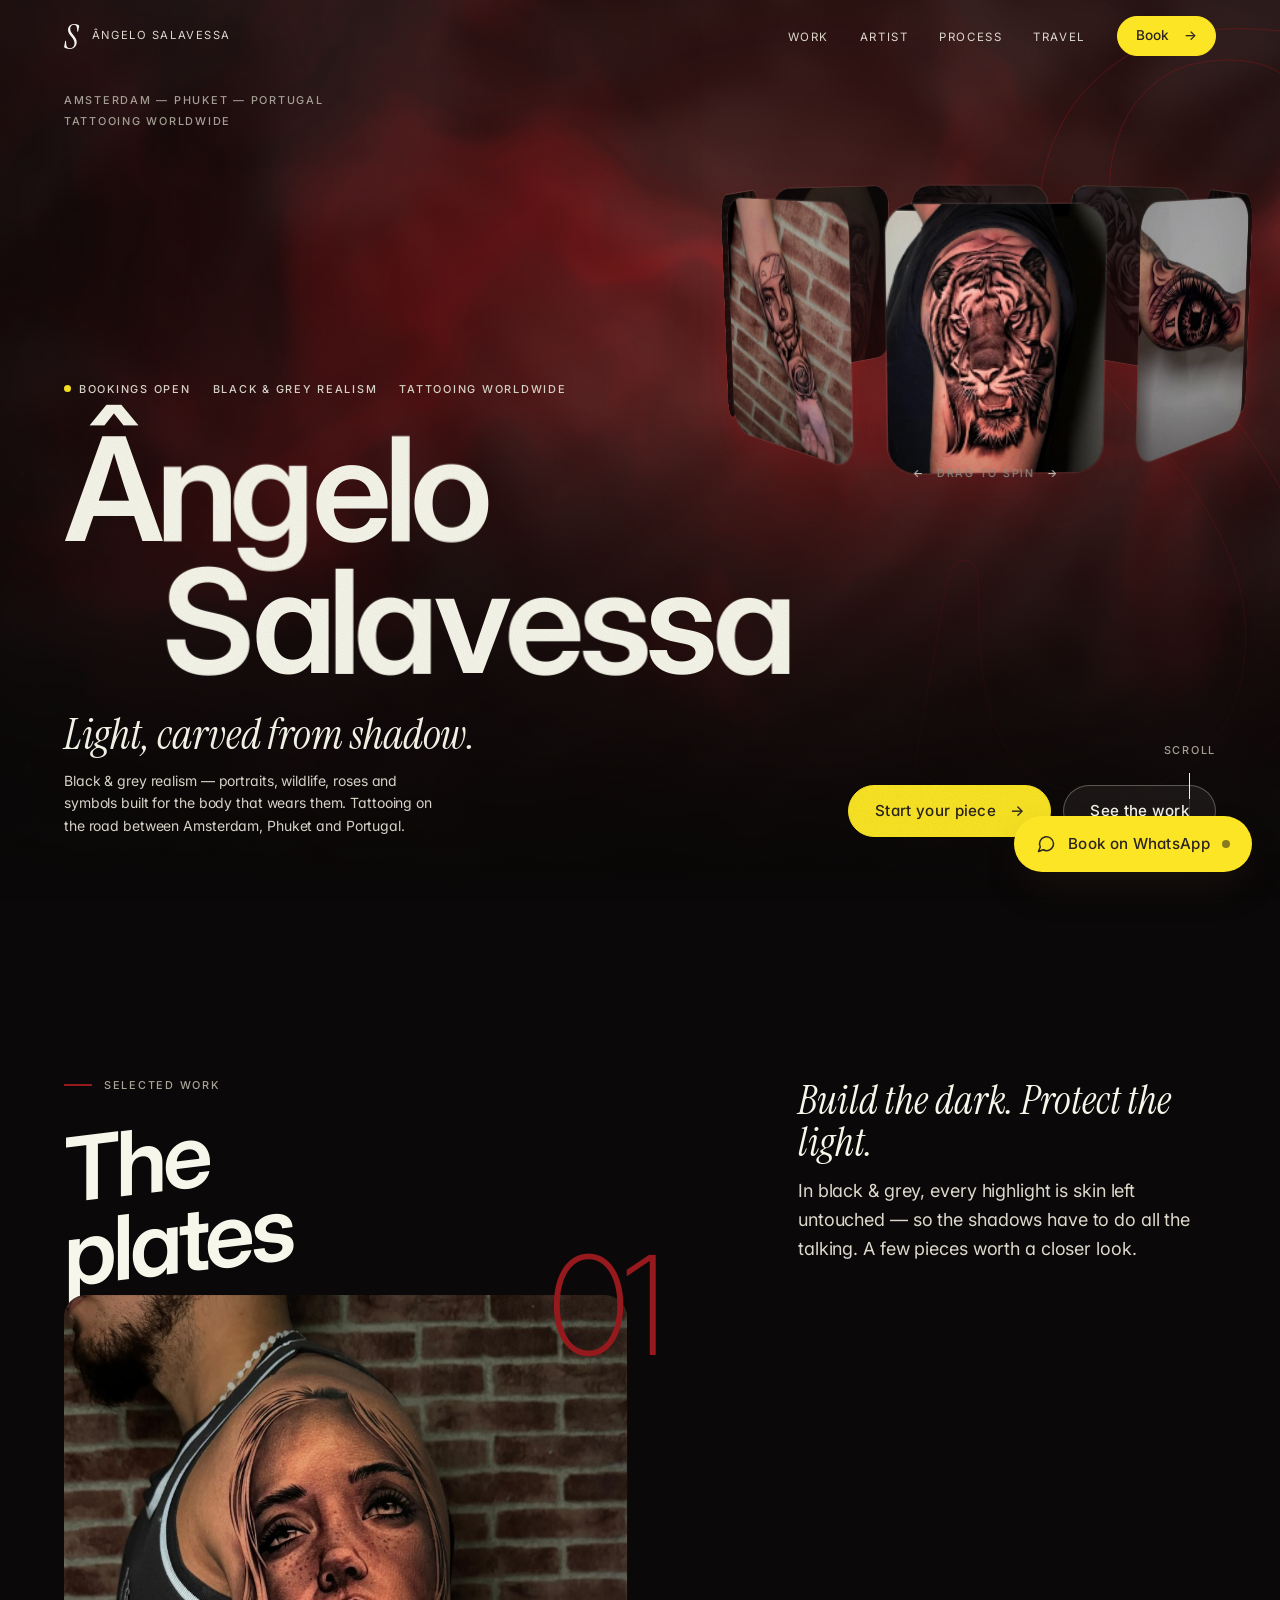
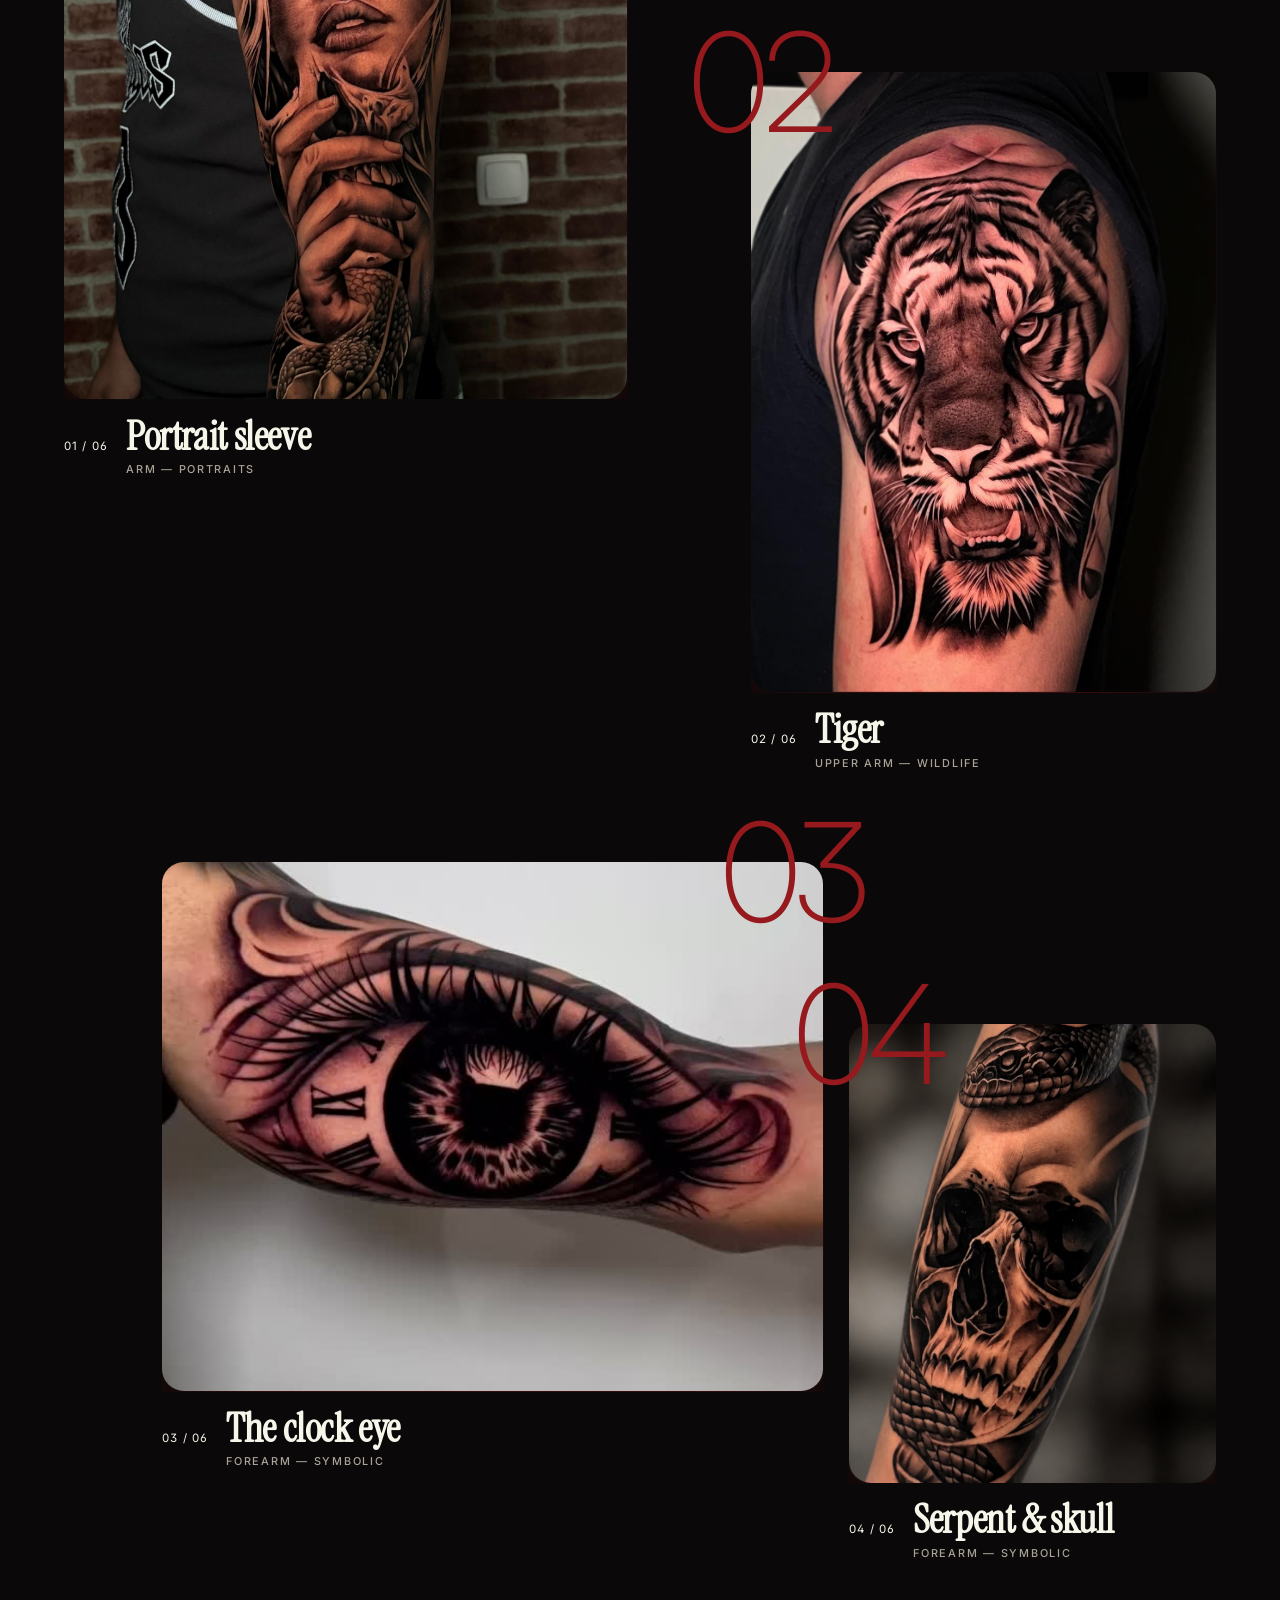
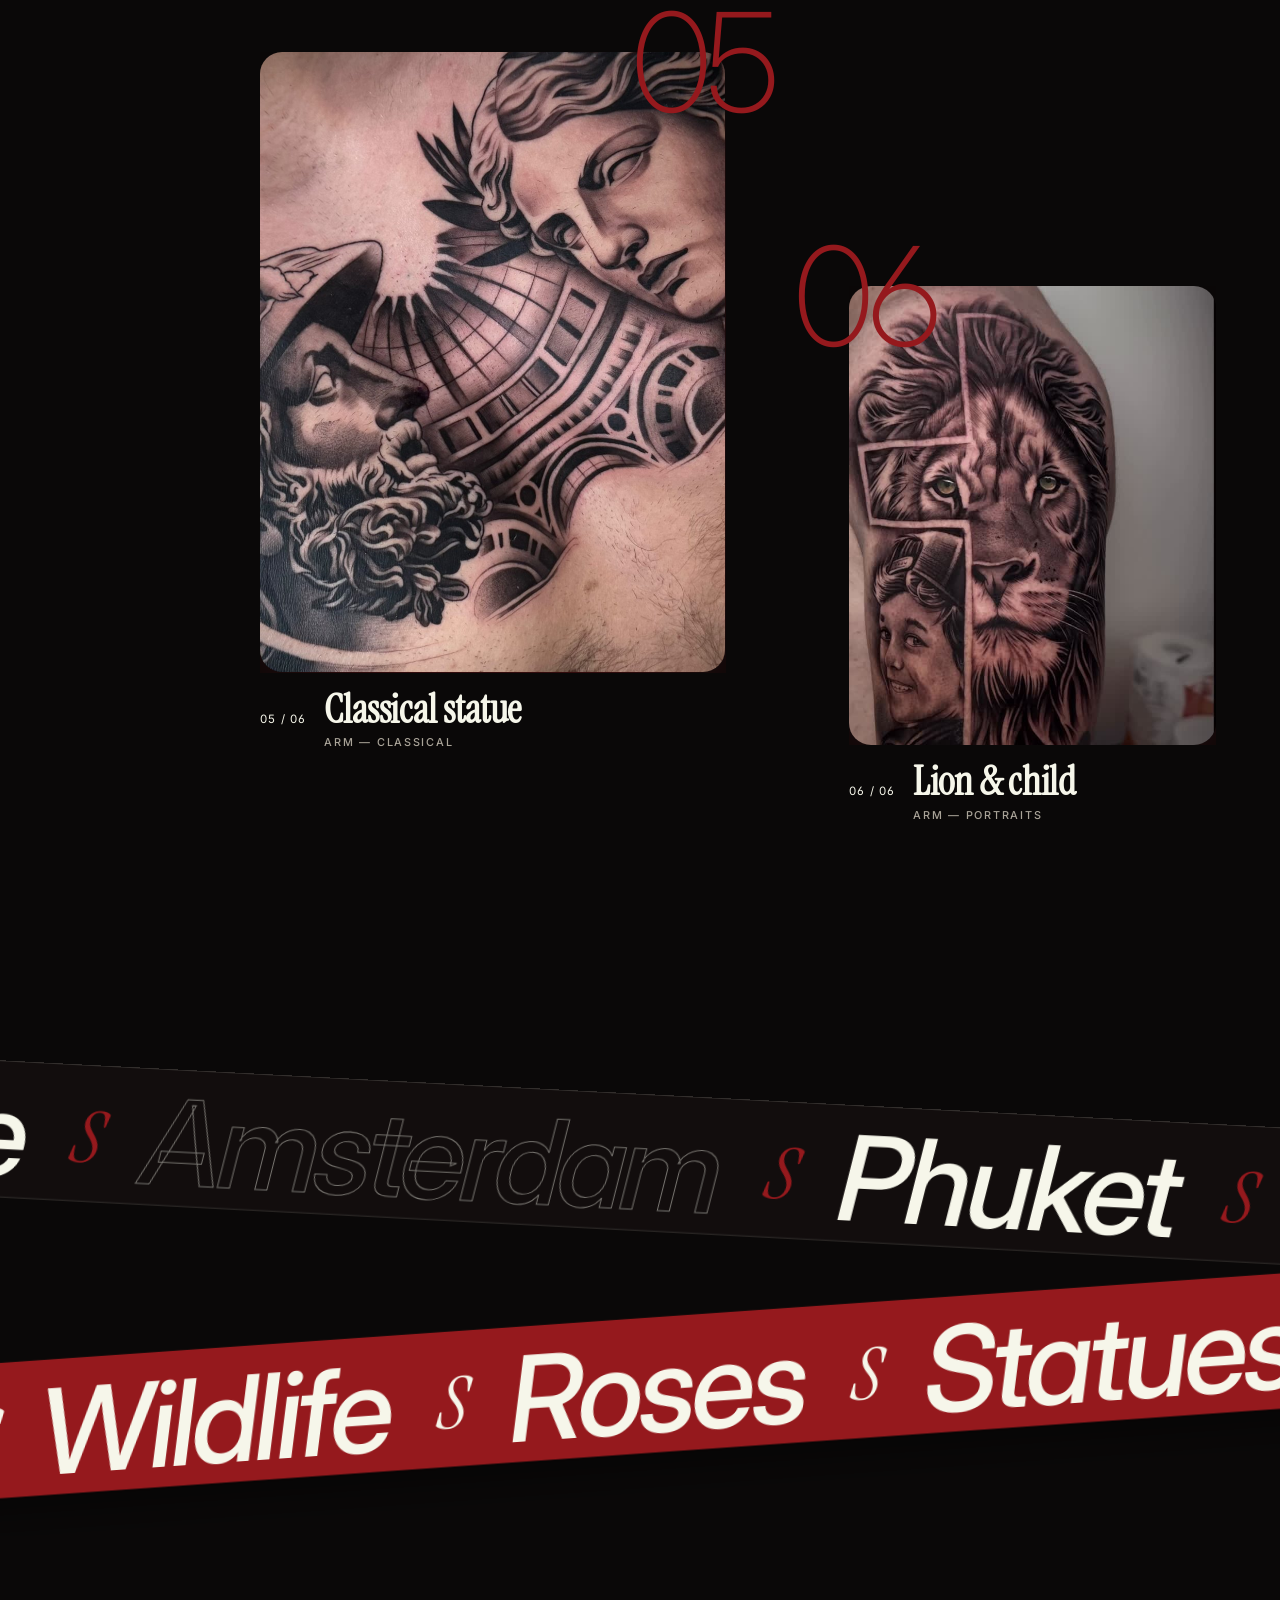
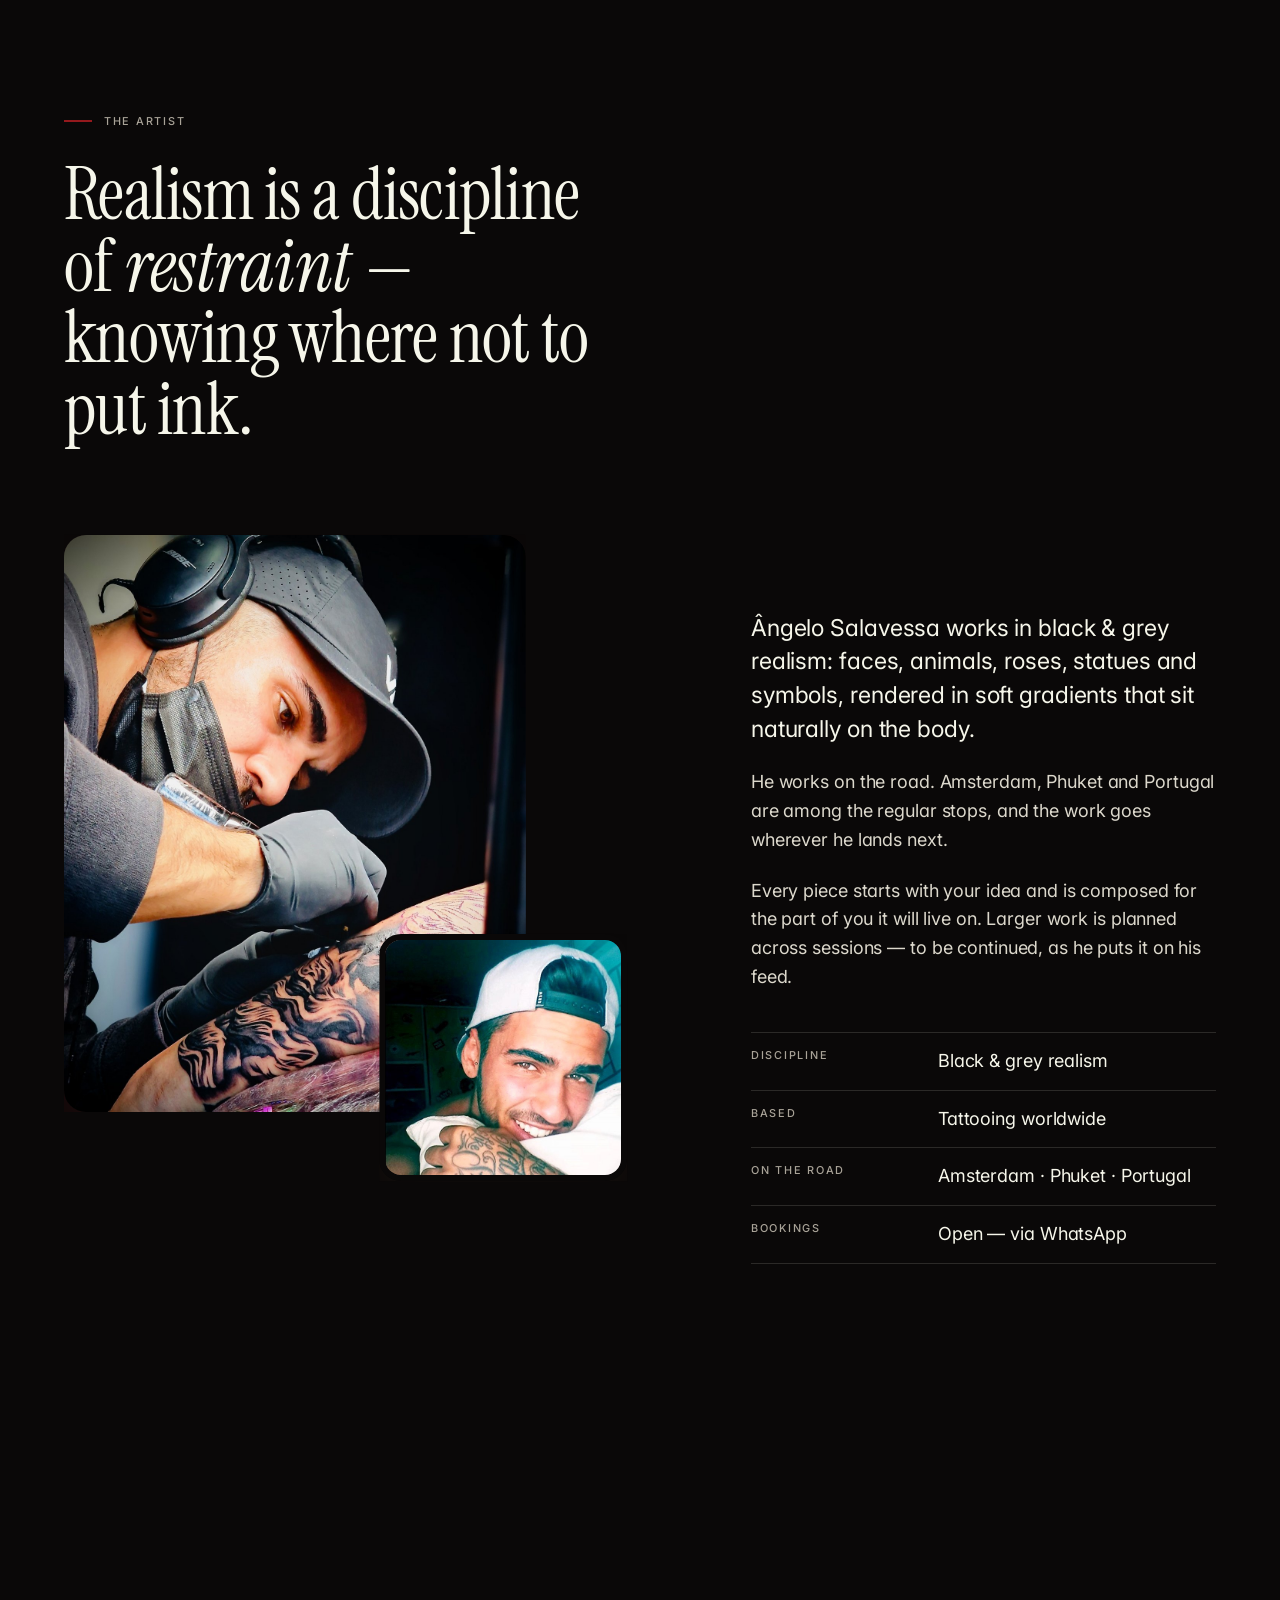
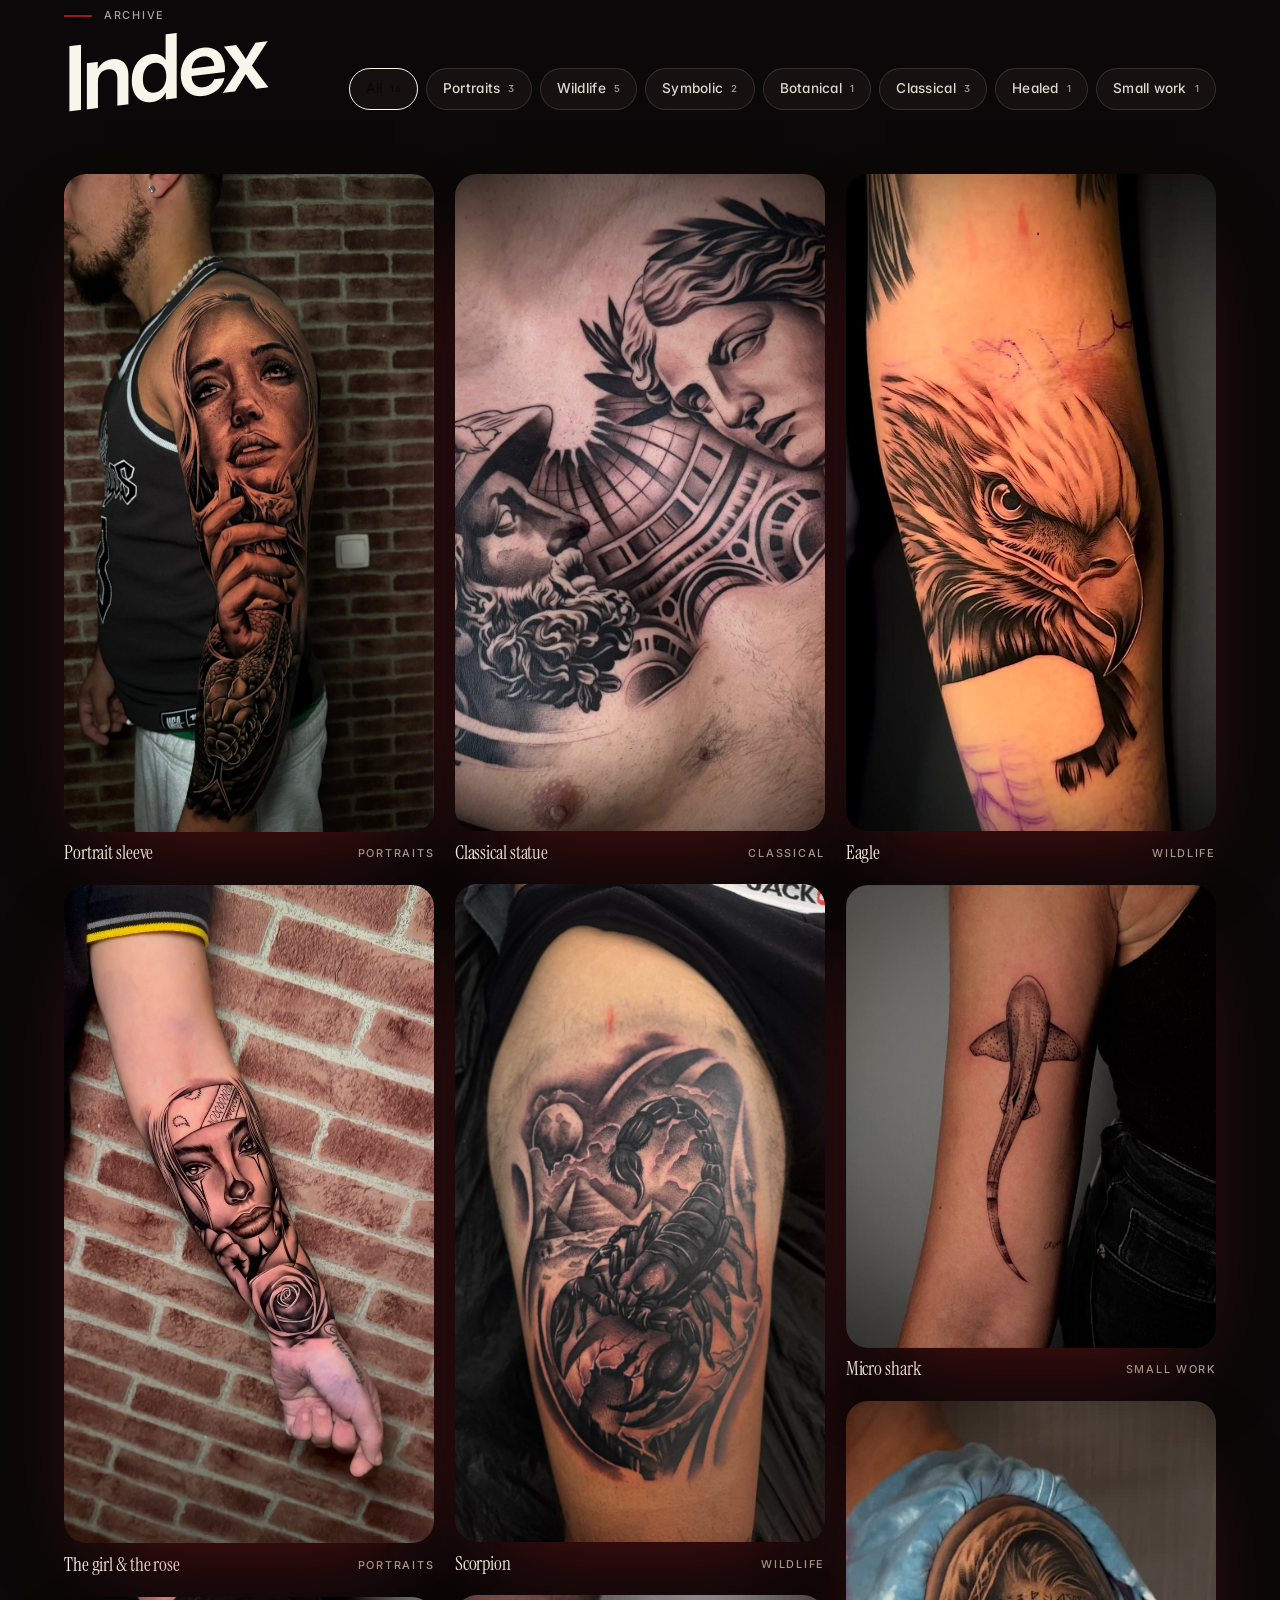
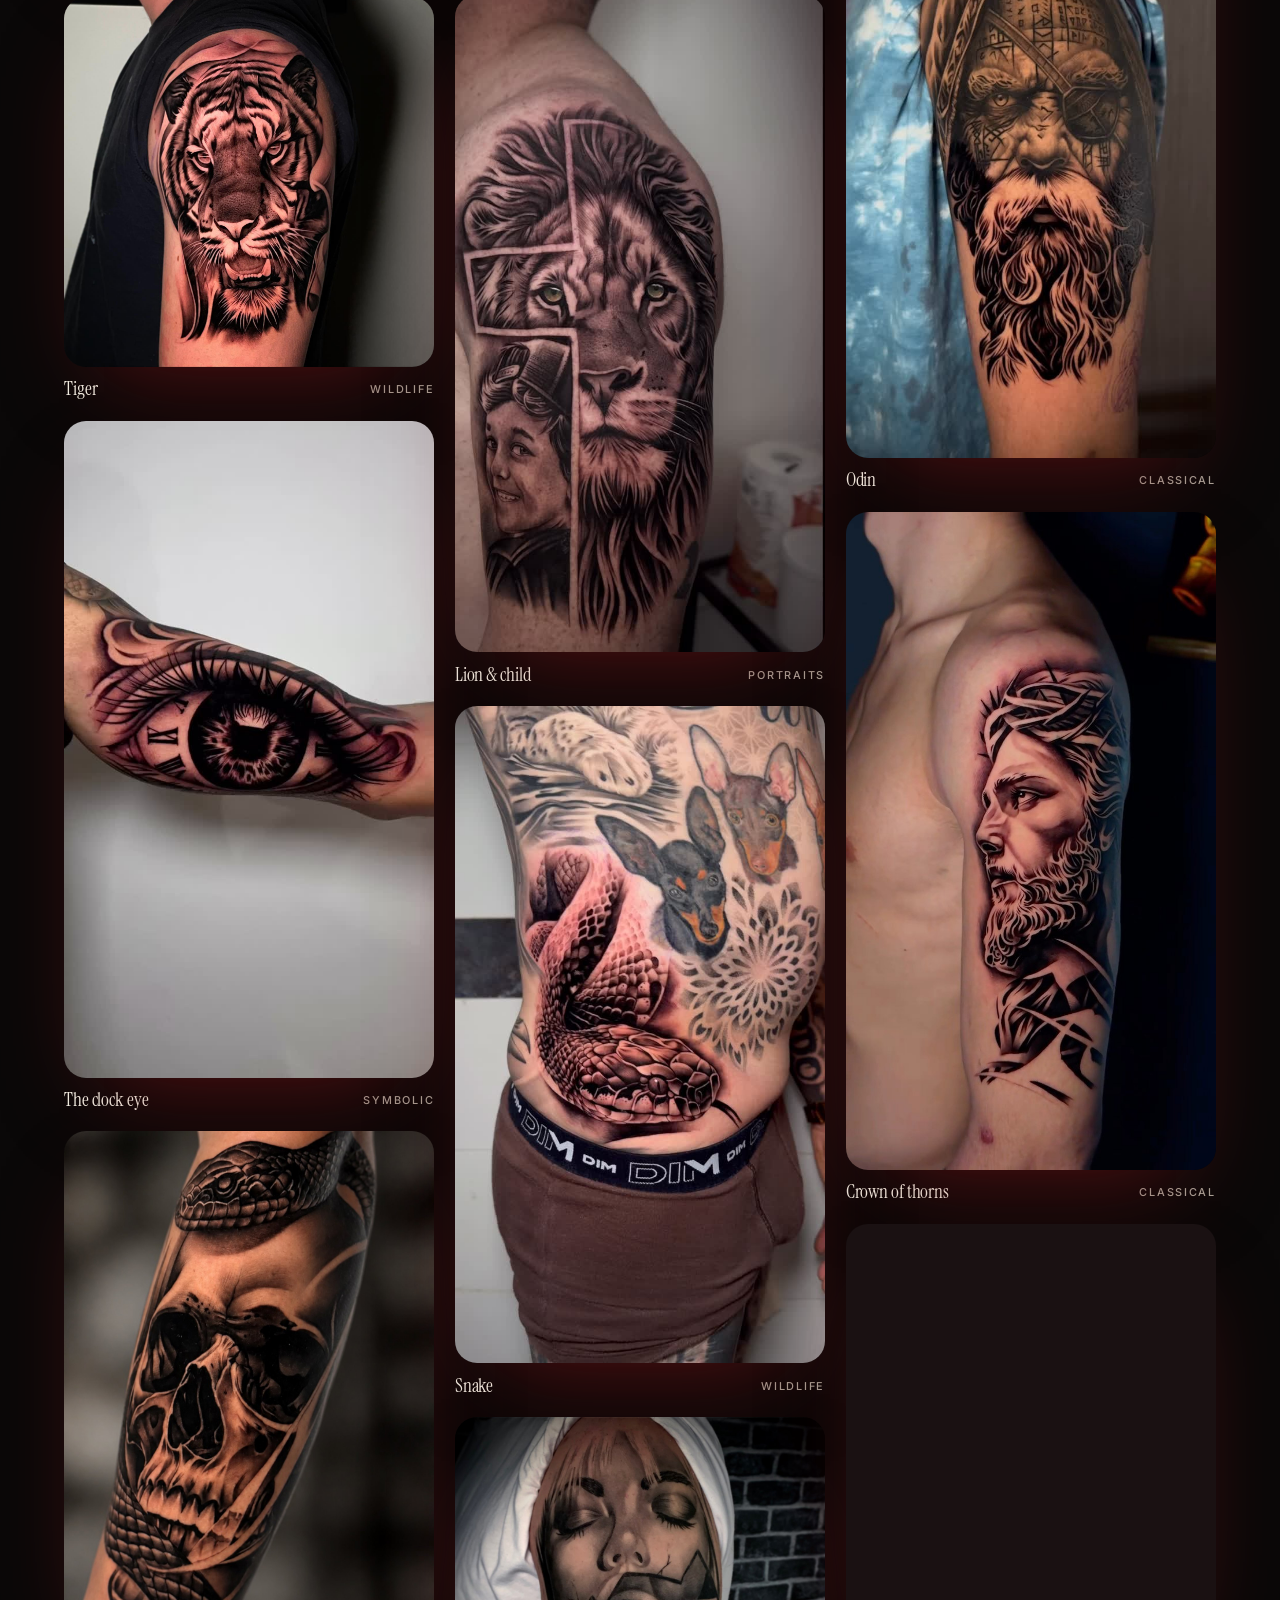
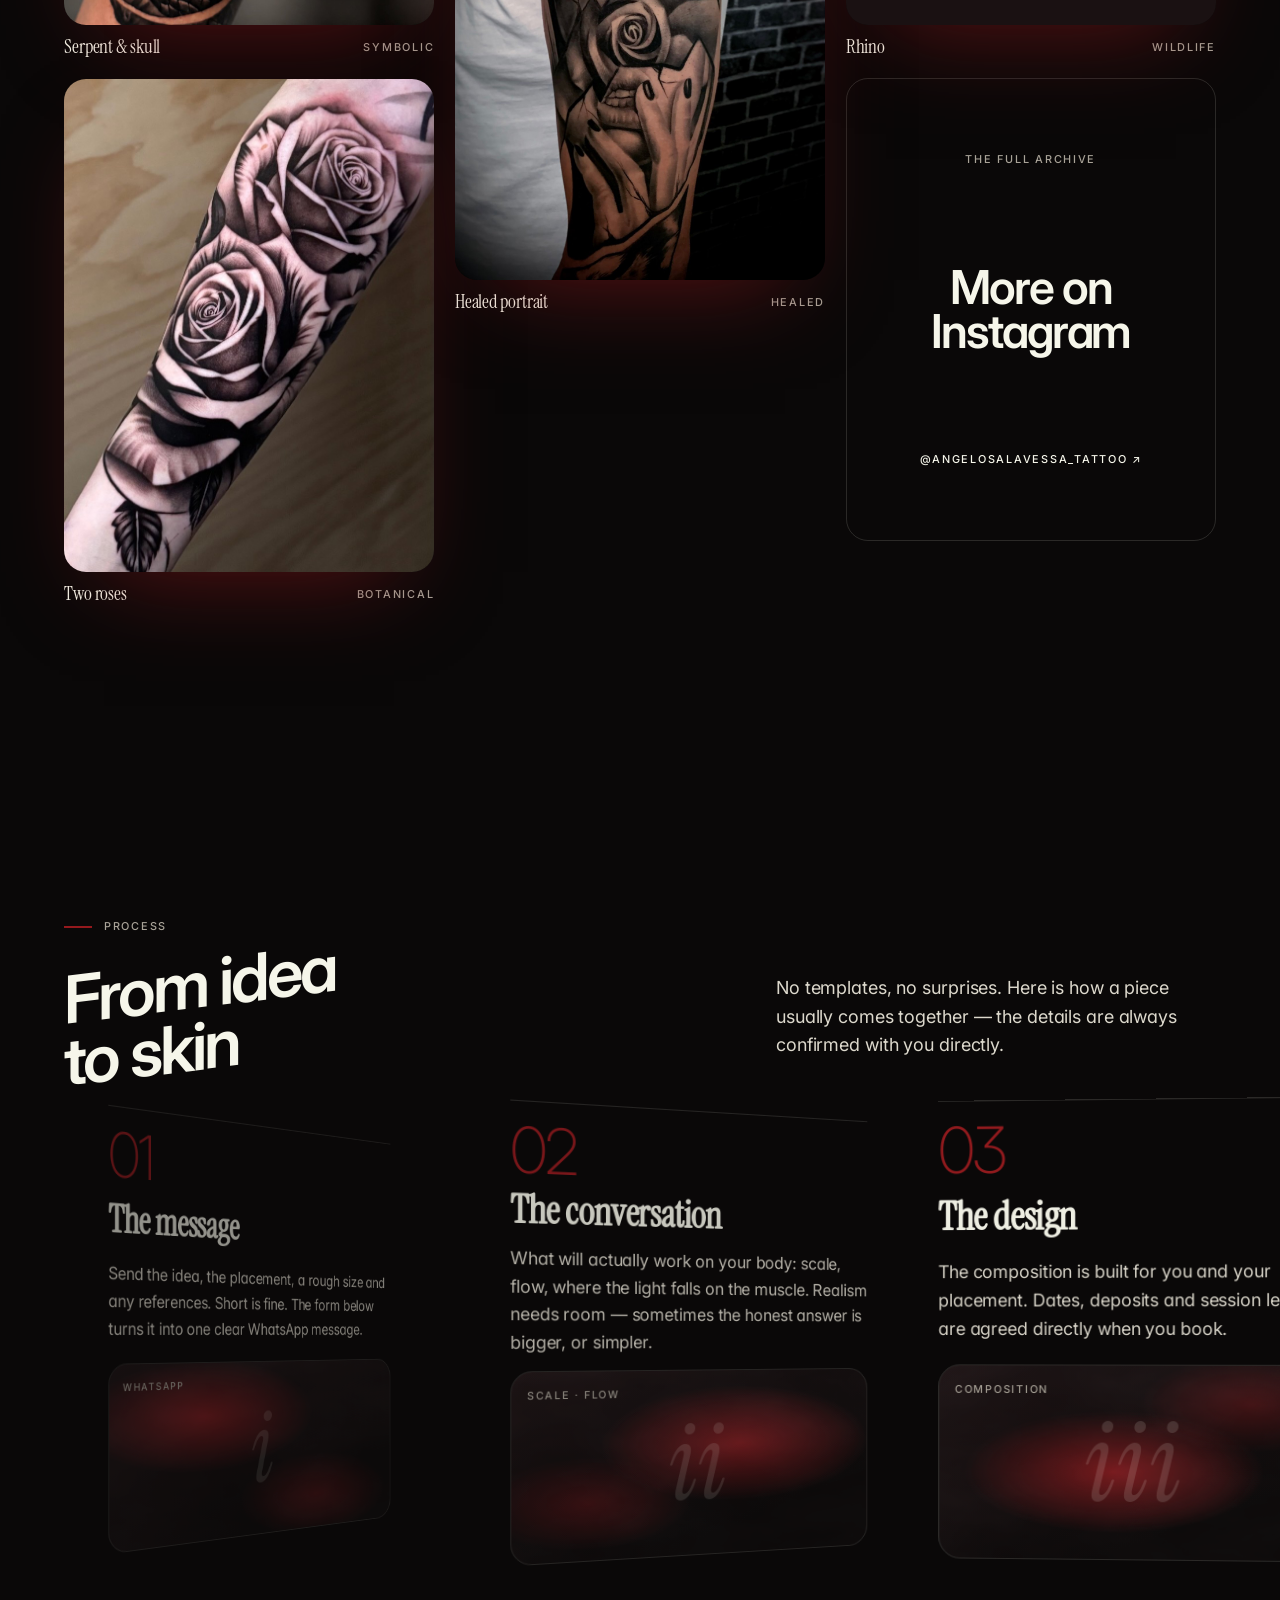
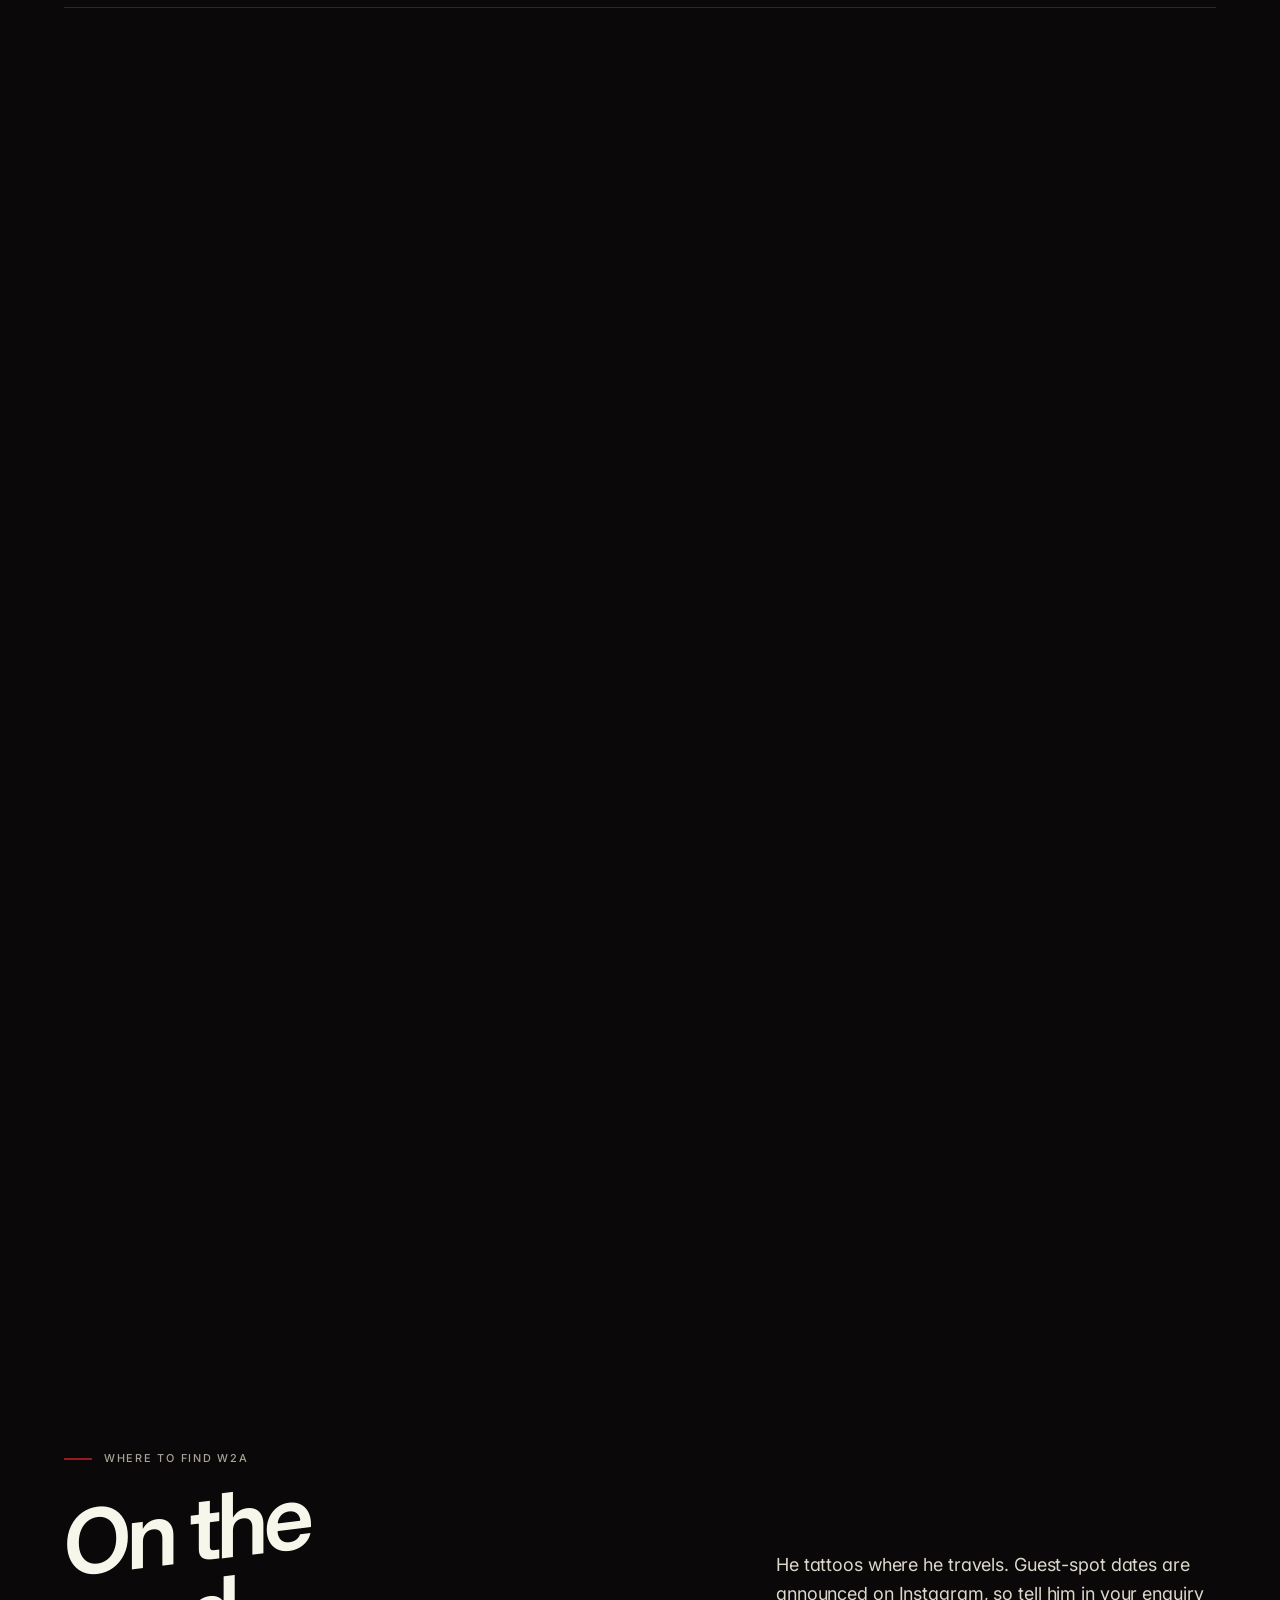
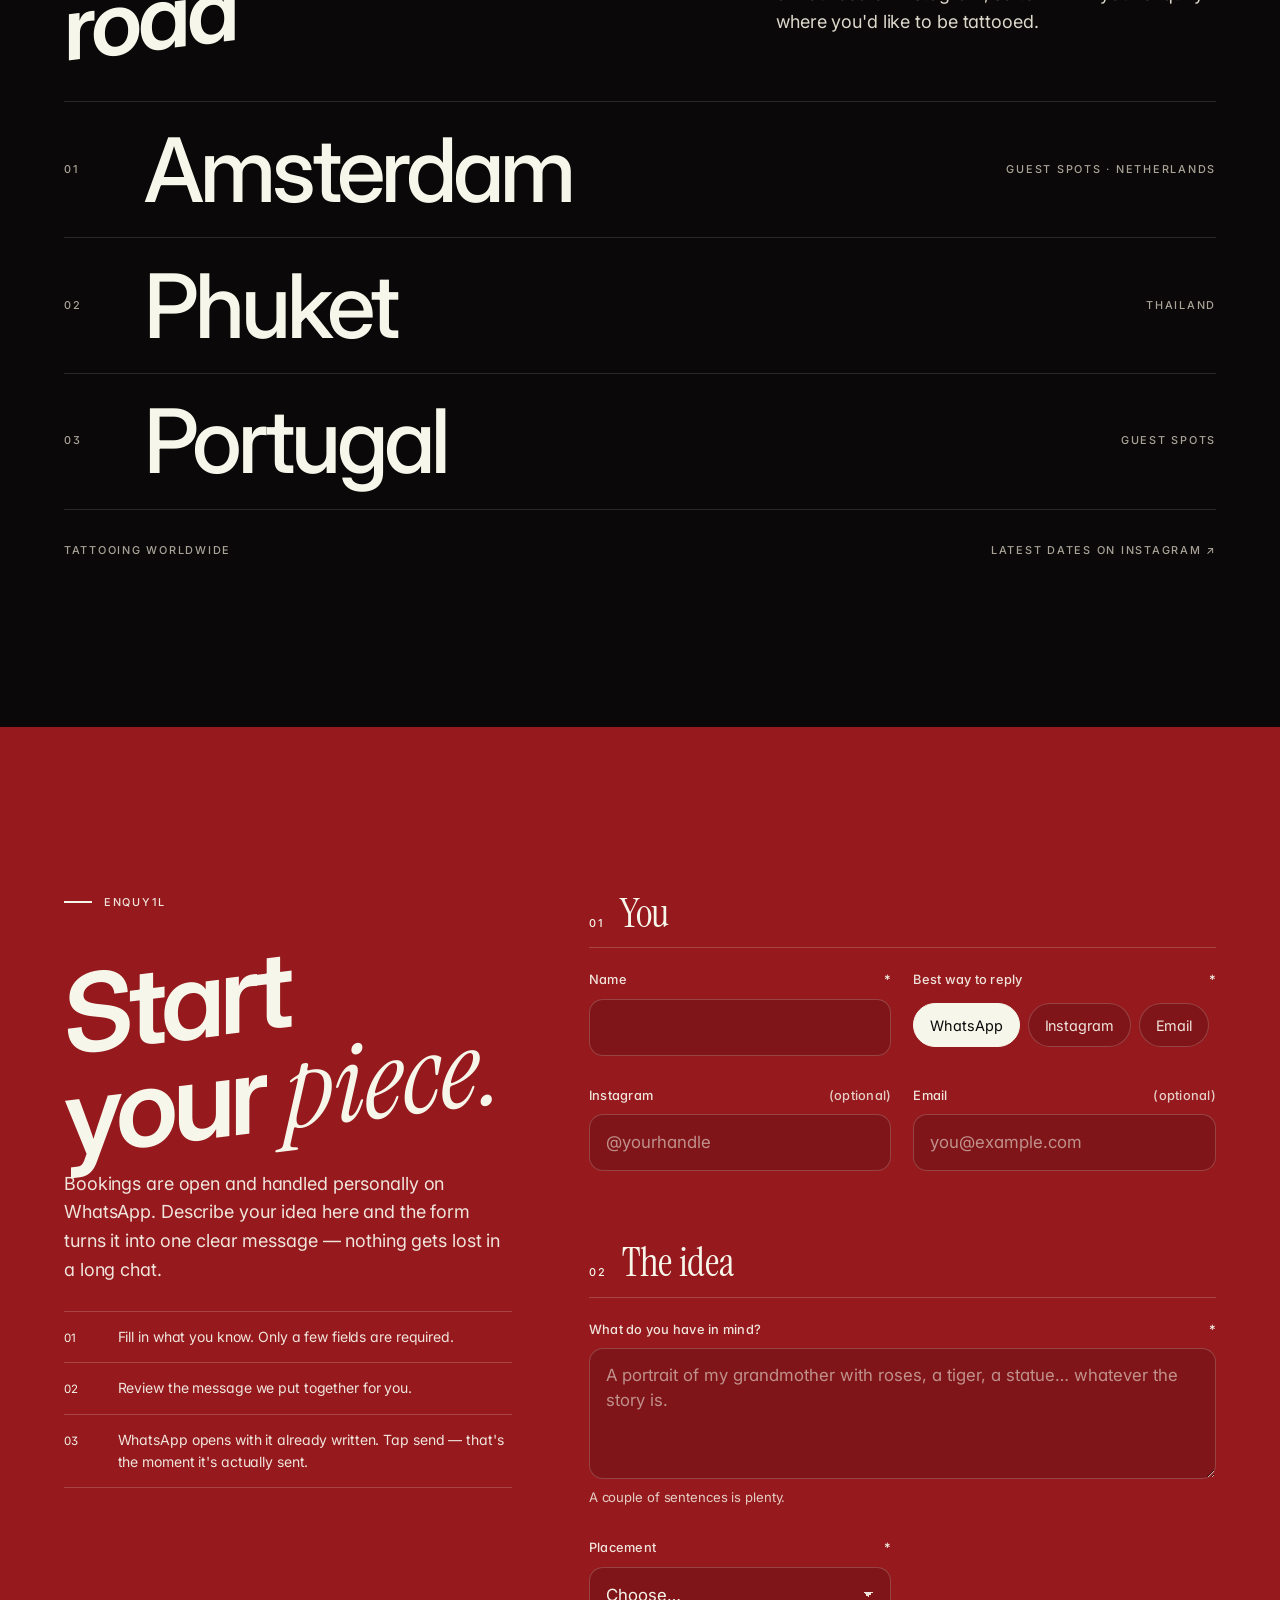
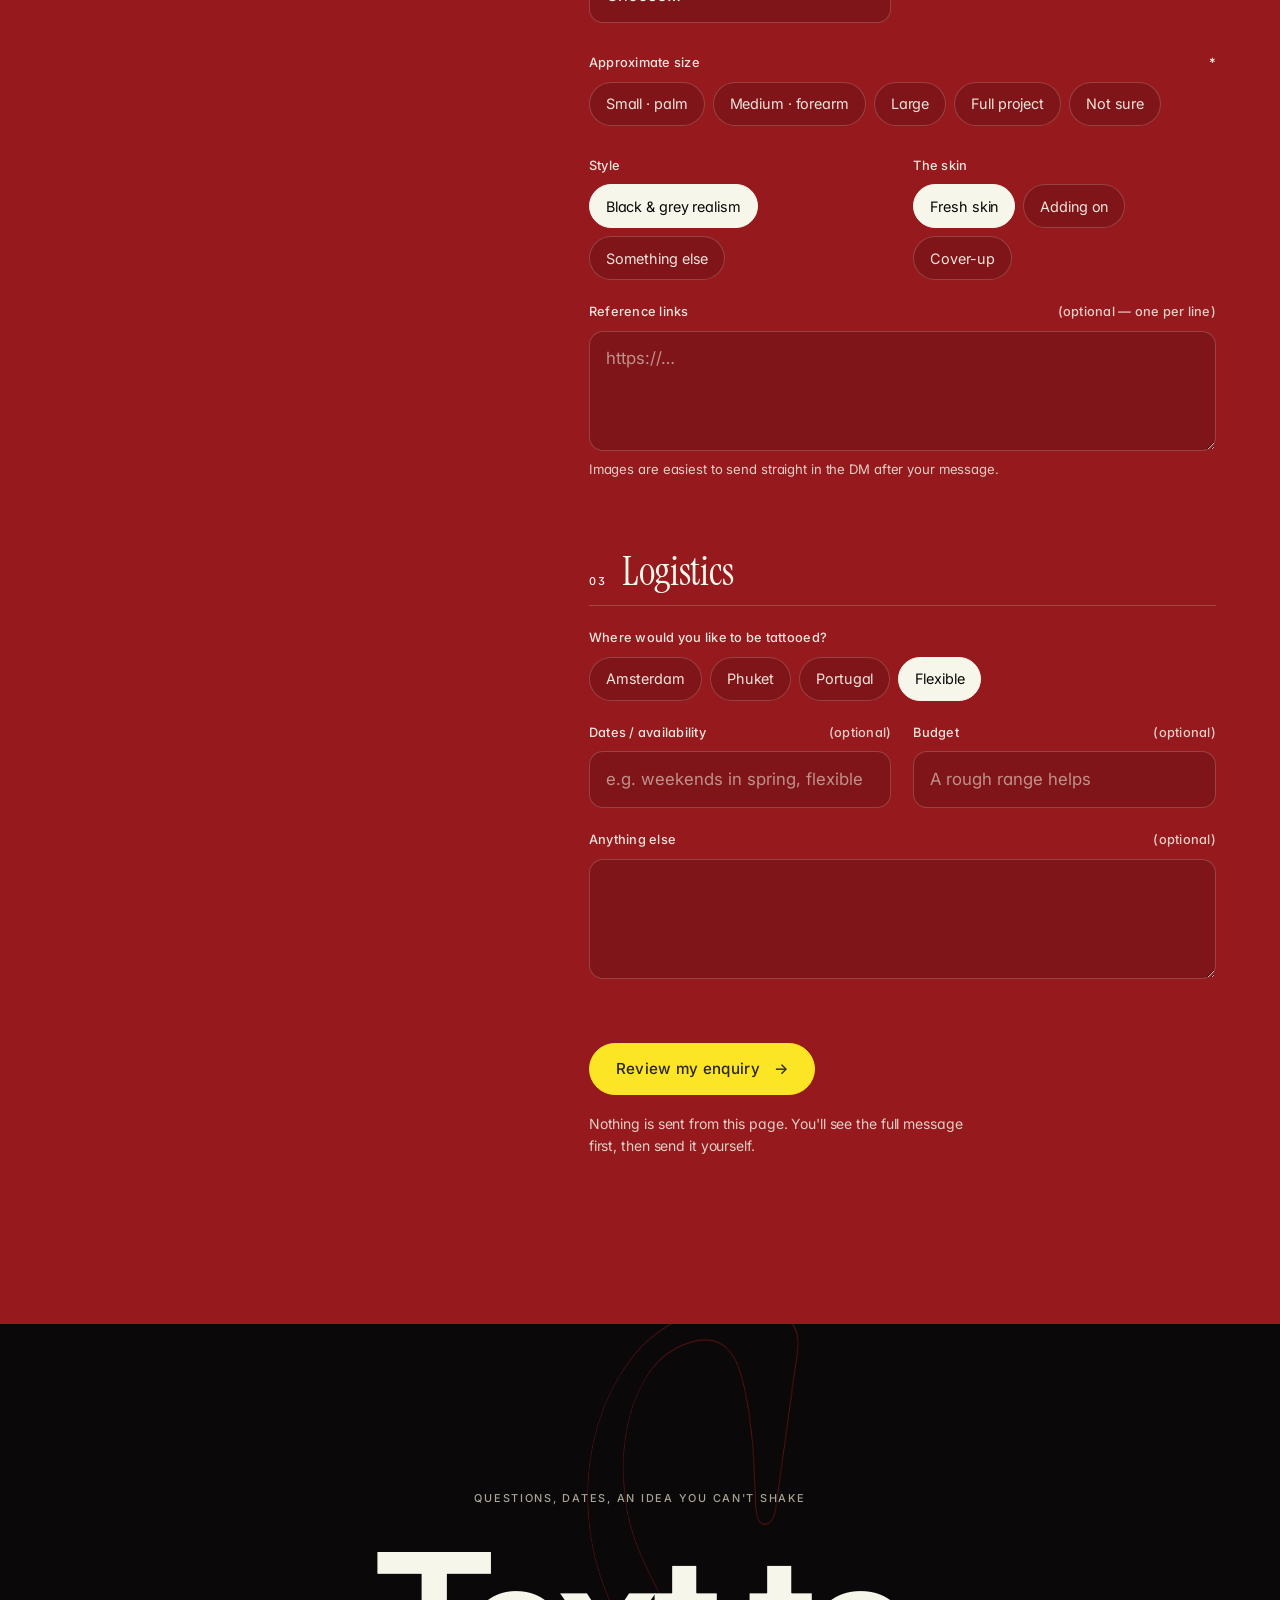
==== commit dd65c2ce: "Add files via upload" ====
--- a/index.html
+++ b/index.html
@@ -1,5 +1,5 @@
 <!doctype html>
-<html lang="en" class="no-js">
+<html lang="en" class="no-js" data-theme="amber">
 <head>
 <!-- ==========================================================================
      1. DOCUMENT METADATA
@@ -8,8 +8,8 @@
 <meta name="viewport" content="width=device-width, initial-scale=1, viewport-fit=cover">
 <title>Ângelo Salavessa — Black &amp; Grey Realism Tattoo Artist</title>
 <meta name="description" content="Ângelo Salavessa is a black & grey realism tattoo artist tattooing worldwide — Amsterdam, Phuket and Portugal. Bookings open via WhatsApp.">
-<meta name="theme-color" content="#F6F2EC">
-<meta name="color-scheme" content="light">
+<meta name="theme-color" content="#0A0808">
+<meta name="color-scheme" content="dark">
 <!-- ⚠ BEFORE LAUNCH: uncomment and set your real address (e.g. https://yourname.github.io/ or your custom domain) -->
 <!-- <link rel="canonical" href="https://REPLACE-ME.github.io/"> -->
 <meta property="og:type" content="website">
@@ -19,7 +19,7 @@
 <!-- <meta property="og:image" content="https://REPLACE-ME.github.io/images/og.jpg"> -->
 <!-- <meta property="og:url" content="https://REPLACE-ME.github.io/"> -->
 <meta name="twitter:card" content="summary_large_image">
-<link rel="icon" href="data:image/svg+xml,%3Csvg xmlns='http://www.w3.org/2000/svg' viewBox='0 0 64 64'%3E%3Crect width='64' height='64' rx='14' fill='%23F6F2EC'/%3E%3Ctext x='32' y='46' text-anchor='middle' font-family='Georgia,serif' font-style='italic' font-size='42' fill='%232B241F'%3ES%3C/text%3E%3C/svg%3E">
+<link rel="icon" href="data:image/svg+xml,%3Csvg xmlns='http://www.w3.org/2000/svg' viewBox='0 0 64 64'%3E%3Crect width='64' height='64' rx='14' fill='%230A0808'/%3E%3Ctext x='32' y='46' text-anchor='middle' font-family='Georgia,serif' font-style='italic' font-size='42' fill='%23F6F6EA'%3ES%3C/text%3E%3C/svg%3E">
 
 <!-- Early boot: enables JS styling, reduced-motion check, and a failsafe so content
      is never hidden if the main script fails. -->
@@ -28,7 +28,9 @@
     var h = document.documentElement;
     h.classList.remove('no-js'); h.classList.add('js');
     var reduce = window.matchMedia && window.matchMedia('(prefers-reduced-motion: reduce)').matches;
-    if (!reduce) h.classList.add('is-loading');
+    var preview = /[?&]preview\b/.test(location.search);
+    if (preview) h.classList.add('is-preview');
+    if (!reduce && !preview) h.classList.add('is-loading');
     // Failsafe: whatever happens, reveal the page within 2.6s.
     window.__bootFailsafe = setTimeout(function () {
       h.classList.remove('is-loading'); h.classList.add('is-ready');
@@ -830,16 +832,155 @@
 ::selection { background: var(--nude); color: var(--bone); }
 .hero__name { font-size: clamp(3.6rem, 1rem + 10vw, 12rem); }
 @media (min-width: 900px) { .ring { left: 77%; top: 33%; width: clamp(160px, 13vw, 240px); } }
+
+/* ---------- ONE LOUD COLOUR ----------
+   Two quiet colours (ivory + espresso) carry the design. One loud colour
+   marks only what visitors should tap: booking + WhatsApp. Editable in the editor. */
+:root { --loud: #D2341C; --loud-ink: #FFFFFF; }
+.btn--solid { background: var(--loud); border-color: var(--loud); color: var(--loud-ink); }
+.btn--solid::before { background: var(--bone); }
+.btn--solid:hover, .btn--solid:focus-visible { color: var(--ink); border-color: var(--bone); }
+.wa-float { background: var(--loud); color: var(--loud-ink); }
+.wa-float:hover { background: var(--bone); color: var(--ink); }
+.wa-float__dot { background: currentColor; opacity: .55; }
+.hero__kicker .dot { background: var(--loud); animation-name: pulseLoud; }
+@keyframes pulseLoud { 0% { box-shadow: 0 0 0 0 color-mix(in srgb, var(--loud) 55%, transparent); } 70% { box-shadow: 0 0 0 10px transparent; } 100% { box-shadow: 0 0 0 0 transparent; } }
+.closing__link .line:last-child { color: var(--loud); }
+.closing__link:hover .line:last-child { color: var(--bone); }
+
+/* ---------- Editor link + preview mode ---------- */
+.footer__edit { display: inline-flex; align-items: center; gap: 8px; min-height: 36px; padding: 0 14px; border: 1px solid var(--line-strong); border-radius: 999px; color: var(--bone-dim); font-family: var(--font-body); font-size: .8rem; font-weight: 500; letter-spacing: .02em; text-transform: none; transition: background-color var(--t-fast), color var(--t-fast), border-color var(--t-fast); }
+.footer__edit:hover, .footer__edit:focus-visible { background: var(--bone); border-color: var(--bone); color: var(--ink); }
+.is-preview .footer__edit, .is-preview .cursor { display: none !important; }
+
+/* ==========================================================================
+   AMBER THEME — black leads; amber red #95191D is the second quiet colour
+   (glow, bands, the booking block); off-white #F6F6EA is the type;
+   yellow #FBE525 is the one loud colour (booking / WhatsApp only).
+   Choose it in the editor (Look & colour), or preview with ?theme=amber
+   ========================================================================== */
+html[data-theme="amber"] {
+  --ink: #0A0808; --ink-2: #120D0D; --graphite: #1A1112; --graphite-2: #241617;
+  --line: rgba(246,246,234,.14); --line-strong: rgba(246,246,234,.30);
+  --bone: #F6F6EA; --bone-dim: #DCD8CC; --muted: #A9A398;
+  --accent: #F6F6EA; --accent-soft: rgba(149,25,29,.35);
+  --amber: #95191D; --amber-deep: #7F1519;
+  --nude: #95191D; --champagne: #E5CEC5; --surface: #161011;
+  --danger: #FF9C8A; --ok: #F6F6EA;
+  color-scheme: dark;
+}
+[data-theme="amber"] .grain { opacity: .06; }
+[data-theme="amber"] .label::before { background: var(--amber); opacity: 1; height: 2px; }
+/* Hero: black stage, amber-red backlight (like a studio light behind the work) */
+[data-theme="amber"] .hero__smoke { background: radial-gradient(45% 45% at 70% 42%, rgba(149,25,29,.85), transparent 70%), #0A0808; }
+[data-theme="amber"] .hero__glyph { -webkit-text-stroke: 1px rgba(149,25,29,.45); }
+[data-theme="amber"] .hero::after { background:
+  linear-gradient(to top, var(--ink) 0%, rgba(10,8,8,.7) 22%, transparent 55%),
+  linear-gradient(to right, rgba(10,8,8,.6) 0%, transparent 55%); }
+@media (max-width: 899px) { [data-theme="amber"] .hero::after { background: linear-gradient(to top, var(--ink) 0%, rgba(10,8,8,.9) 38%, rgba(10,8,8,.2) 70%, transparent 100%); } }
+[data-theme="amber"] .hero__bgimg.is-loaded { opacity: .12; mix-blend-mode: luminosity; }
+[data-theme="amber"] .ring__floor { background: radial-gradient(50% 50% at 50% 50%, rgba(149,25,29,.55), transparent 70%); }
+[data-theme="amber"] .ring__card { outline: 1px solid rgba(246,246,234,.10); box-shadow: 0 30px 70px -20px rgba(149,25,29,.55); }
+[data-theme="amber"] .nav.is-solid { background: rgba(10,8,8,.78); }
+[data-theme="amber"] .menu { background: rgba(10,8,8,.97); }
+/* Plates, numerals, glyphs */
+[data-theme="amber"] .plate { background:
+  radial-gradient(55% 45% at var(--x1, 40%) var(--y1, 35%), rgba(149,25,29,.75), transparent 70%),
+  radial-gradient(40% 35% at var(--x2, 65%) var(--y2, 70%), rgba(149,25,29,.35), transparent 70%),
+  linear-gradient(var(--a, 160deg), #1A1112, #0A0808 75%); }
+[data-theme="amber"] .plate::after { border-color: rgba(246,246,234,.10); }
+[data-theme="amber"] .piece__big, [data-theme="amber"] .step__no { color: var(--amber); }
+[data-theme="amber"] .step__glyph { color: rgba(246,246,234,.14); }
+[data-theme="amber"] .closing__glyph { -webkit-text-stroke: 1px rgba(149,25,29,.6); }
+[data-theme="amber"] .piece__frame, [data-theme="amber"] .tile__frame, [data-theme="amber"] .artist__portrait { box-shadow: 0 40px 90px -40px rgba(149,25,29,.6); }
+[data-theme="amber"] .artist__studio { border-color: var(--ink); }
+/* Bands: amber-red strip + black outline strip */
+[data-theme="amber"] .band__track--a { background: var(--amber); box-shadow: 0 30px 70px -30px rgba(0,0,0,.8); }
+[data-theme="amber"] .band__track--a span, [data-theme="amber"] .band__track--a span.solid { color: var(--bone); }
+[data-theme="amber"] .band__track--a .sep { color: var(--bone); }
+[data-theme="amber"] .band__track--b { background: var(--ink-2); }
+[data-theme="amber"] .band__track--b span { -webkit-text-stroke: 1px rgba(246,246,234,.45); }
+[data-theme="amber"] .band__track--b span.solid { color: var(--bone); -webkit-text-stroke: 0; }
+[data-theme="amber"] .band__track--b .sep { color: var(--amber); -webkit-text-stroke: 0; }
+/* Archive + process */
+[data-theme="amber"] .index { background: linear-gradient(to bottom, var(--ink), var(--ink-2)); }
+[data-theme="amber"] .filter { background: var(--surface); }
+[data-theme="amber"] .tile__overlay { background: linear-gradient(to top, rgba(10,8,8,.88), transparent 50%); }
+[data-theme="amber"] .process__progress span { background: var(--amber); }
+@media (max-width: 899px) { [data-theme="amber"] .step { background: var(--surface); box-shadow: 0 24px 50px -30px rgba(149,25,29,.5); } }
+/* Travel: rows flood amber red on hover */
+[data-theme="amber"] .place:hover::before { background: var(--amber); }
+[data-theme="amber"] .place:hover, [data-theme="amber"] .place:hover .mono, [data-theme="amber"] .place:hover .place__note { color: var(--bone); }
+/* Booking: the one amber-red block on the page — the moment of decision */
+[data-theme="amber"] .booking { background: var(--amber); }
+[data-theme="amber"] .booking { --surface: #7F1519; --line: rgba(246,246,234,.20); --line-strong: rgba(246,246,234,.38); --muted: #E5CEC5; --bone-dim: #F0E4DC; --danger: #FFE1D6; }
+[data-theme="amber"] .booking .input::placeholder { color: rgba(246,246,234,.55); }
+[data-theme="amber"] .booking .label::before { background: var(--bone); }
+[data-theme="amber"] .review { background: #7F1519; box-shadow: 0 40px 90px -40px rgba(0,0,0,.6); }
+[data-theme="amber"] .review pre { background: #5E0F12; }
+[data-theme="amber"] select.input option { background: #1A1112; color: var(--bone); }
+[data-theme="amber"] .input::placeholder { color: rgba(246,246,234,.45); }
+/* Lightbox, buttons, cursor */
+[data-theme="amber"] .lightbox__backdrop { background: rgba(10,8,8,.95); }
+[data-theme="amber"] .lightbox__media .media img { background: #120D0D; }
+[data-theme="amber"] .lightbox__nav button, [data-theme="amber"] .lightbox__close { background: rgba(246,246,234,.08); }
+[data-theme="amber"] .btn:not(.btn--solid) { background: rgba(246,246,234,.06); }
+[data-theme="amber"] .cursor__ring { border-color: rgba(246,246,234,.5); }
+[data-theme="amber"] .cursor.is-view .cursor__ring { background: rgba(246,246,234,.92); }
+[data-theme="amber"] .cursor__label { color: var(--ink); }
+[data-theme="amber"] ::selection { background: var(--amber); color: var(--bone); }
+
+/* ==========================================================================
+   LIVING BACKGROUND — behind every section (the opening screen has its own).
+   Three depths move at different speeds as you scroll:
+   1. amber-red studio lights that sweep through the dark (+ drift on their own)
+   2. a fine editorial grid with + marks (half scroll speed)
+   3. giant outlined words that glide past sideways, slower than the page
+   plus ink particles that react to how fast you scroll.
+   ========================================================================== */
+.bgfx { position: fixed; inset: 0; z-index: -1; pointer-events: none; overflow: hidden; contain: strict; }
+.bgfx__glow { position: absolute; left: 50%; top: 50%; width: 0; height: 0; will-change: transform; }
+.bgfx__glow i { position: absolute; border-radius: 50%; animation: glowDrift 19s ease-in-out infinite alternate; }
+.bgfx__glow--a i { width: 78vmax; height: 78vmax; left: -39vmax; top: -39vmax; background: radial-gradient(closest-side, rgba(149,25,29,.62), rgba(149,25,29,.2) 45%, transparent 72%); }
+.bgfx__glow--b i { width: 54vmax; height: 54vmax; left: -27vmax; top: -27vmax; background: radial-gradient(closest-side, rgba(190,40,40,.38), rgba(149,25,29,.12) 50%, transparent 72%); animation-duration: 23s; animation-delay: -8s; }
+.bgfx__glow--c i { width: 95vmax; height: 95vmax; left: -47.5vmax; top: -47.5vmax; background: radial-gradient(closest-side, rgba(94,15,18,.55), transparent 70%); animation-duration: 29s; animation-delay: -14s; }
+@keyframes glowDrift { 0% { transform: translate(-4vmax, -3vmax) scale(.92); } 50% { transform: translate(3vmax, 2vmax) scale(1.06); } 100% { transform: translate(5vmax, -4vmax) scale(.97); } }
+.bgfx__grid { position: absolute; left: 0; right: 0; top: -240px; height: calc(100% + 480px); opacity: .9; will-change: transform;
+  background-image: url("data:image/svg+xml,%3Csvg xmlns='http://www.w3.org/2000/svg' width='240' height='240'%3E%3Cpath d='M0 0v240' stroke='%23F6F6EA' stroke-opacity='.045'/%3E%3Cpath d='M120 113v14M113 120h14' stroke='%2395191D' stroke-width='1.2'/%3E%3C/svg%3E");
+  background-size: 240px 240px; background-position: center top;
+  -webkit-mask-image: radial-gradient(ellipse 70% 60% at 50% 50%, #000 30%, transparent 80%); mask-image: radial-gradient(ellipse 70% 60% at 50% 50%, #000 30%, transparent 80%); }
+.bgfx__words { position: absolute; inset: 0; }
+.bgfx__word { position: absolute; top: 50%; margin-top: -.5em; white-space: nowrap; line-height: 1; will-change: transform;
+  font-family: var(--font-display); font-weight: 700; letter-spacing: -.05em; font-size: clamp(6rem, 24vw, 24rem);
+  color: transparent; -webkit-text-stroke: 1px rgba(149,25,29,.38); }
+.bgfx__word[data-align="0"] { left: -6vw; }
+.bgfx__word[data-align="1"] { right: -8vw; }
+.bgfx__word[data-align="2"] { left: 18vw; }
+.bgfx__word.is-solid { color: rgba(149,25,29,.10); -webkit-text-stroke: 0; }
+@media (max-width: 899px) { .bgfx__word { -webkit-text-stroke-color: rgba(149,25,29,.26); } .bgfx__word.is-solid { color: rgba(149,25,29,.07); } }
+.bgfx__ink { position: absolute; inset: 0; width: 100%; height: 100%; }
+/* Let the background show through the sections that sit on it */
+[data-theme="amber"] .index, [data-theme="amber"] .process, [data-theme="amber"] .artist, [data-theme="amber"] .sig, [data-theme="amber"] .studio, [data-theme="amber"] .closing { background: transparent; }
+@media (max-width: 899px) { .bgfx__word { font-size: clamp(5rem, 34vw, 12rem); } .bgfx__grid { background-size: 160px 160px; } }
+@media (prefers-reduced-motion: reduce) { .bgfx__glow i { animation: none; } }
 </style>
 </head>
 
 <body>
 <a class="skip" href="#main">Skip to content</a>
 <div class="grain" aria-hidden="true"></div>
+<div class="bgfx" id="bgfx" aria-hidden="true">
+  <div class="bgfx__glow bgfx__glow--c"><i></i></div>
+  <div class="bgfx__glow bgfx__glow--a"><i></i></div>
+  <div class="bgfx__glow bgfx__glow--b"><i></i></div>
+  <div class="bgfx__grid"></div>
+  <div class="bgfx__words"></div>
+  <canvas class="bgfx__ink" id="bg-ink"></canvas>
+</div>
 
 <div class="loader" aria-hidden="true">
   <span class="loader__mark">S</span>
-  <div class="loader__meta mono"><span>Ângelo Salavessa</span><span>Black &amp; grey realism</span></div>
+  <div class="loader__meta mono"><span data-cfg="artistName">Ângelo Salavessa</span><span data-cfg="discipline">Black &amp; grey realism</span></div>
 </div>
 
 <div class="cursor" aria-hidden="true"><span class="cursor__ring"></span><span class="cursor__label">View</span></div>
@@ -903,15 +1044,15 @@
   </div>
 
   <div class="hero__corner mono" data-intro style="--d:.5">
-    <span>Amsterdam — Phuket — Portugal</span>
-    <span>Tattooing worldwide</span>
+    <span data-edit="hero.corner1">Amsterdam — Phuket — Portugal</span>
+    <span data-edit="hero.corner2">Tattooing worldwide</span>
   </div>
 
   <div class="wrap hero__content">
     <p class="hero__kicker mono" data-intro style="--d:0">
-      <span><span class="dot" aria-hidden="true"></span>Bookings open</span>
-      <span>Black &amp; grey realism</span>
-      <span>Tattooing worldwide</span>
+      <span><span class="dot" aria-hidden="true"></span><span data-edit="hero.kicker1">Bookings open</span></span>
+      <span data-edit="hero.kicker2">Black &amp; grey realism</span>
+      <span data-edit="hero.kicker3">Tattooing worldwide</span>
     </p>
     <h1 class="hero__name display" id="hero-title">
       <span class="line"><span>Ângelo</span></span>
@@ -919,12 +1060,12 @@
     </h1>
     <div class="hero__row">
       <div data-intro style="--d:.25">
-        <p class="hero__tag serif">Light, carved from shadow.</p>
-        <p class="hero__lede">Black &amp; grey realism — portraits, wildlife, roses and symbols built for the body that wears them. Tattooing on the road between Amsterdam, Phuket and Portugal.</p>
+        <p class="hero__tag serif" data-edit="hero.tagline">Light, carved from shadow.</p>
+        <p class="hero__lede" data-edit="hero.lede">Black &amp; grey realism — portraits, wildlife, roses and symbols built for the body that wears them. Tattooing on the road between Amsterdam, Phuket and Portugal.</p>
       </div>
       <div class="hero__ctas" data-intro style="--d:.4">
-        <a class="btn btn--solid" href="#booking">Start your piece <span class="arrow" aria-hidden="true">→</span></a>
-        <a class="btn" href="#work">See the work</a>
+        <a class="btn btn--solid" href="#booking"><span data-edit="hero.cta1">Start your piece</span> <span class="arrow" aria-hidden="true">→</span></a>
+        <a class="btn" href="#work"><span data-edit="hero.cta2">See the work</span></a>
       </div>
     </div>
   </div>
@@ -937,12 +1078,12 @@
   <div class="wrap">
     <header class="sig__head">
       <div>
-        <p class="label mono" data-reveal="text">Selected work</p>
-        <h2 class="sig__title display" id="work-title" data-skew data-reveal="text" style="--d:.08">The<br>plates</h2>
+        <p class="label mono" data-reveal="text" data-edit="work.label">Selected work</p>
+        <h2 class="sig__title display" id="work-title" data-edit="work.title" data-skew data-reveal="text" style="--d:.08">The<br>plates</h2>
       </div>
       <p class="sig__intro" data-reveal="text" style="--d:.16">
-        <span class="serif">Build the dark. Protect the light.</span>
-        In black &amp; grey, every highlight is skin left untouched — so the shadows have to do all the talking. A few pieces worth a closer look.
+        <span class="serif" data-edit="work.introSerif">Build the dark. Protect the light.</span>
+        <span data-edit="work.intro">In black &amp; grey, every highlight is skin left untouched — so the shadows have to do all the talking. A few pieces worth a closer look.</span>
       </p>
     </header>
     <div class="sig__list" id="sig-list"></div>
@@ -964,18 +1105,17 @@
 <section class="section artist" id="artist" aria-labelledby="artist-title">
   <div class="wrap artist__grid">
     <header class="artist__head">
-      <p class="label mono" data-reveal="text">The artist</p>
-      <h2 class="artist__statement serif" id="artist-title" data-reveal="text" style="--d:.1">Realism is a discipline of <em>restraint</em> — knowing where not to put ink.</h2>
+      <p class="label mono" data-reveal="text" data-edit="artist.label">The artist</p>
+      <h2 class="artist__statement serif" id="artist-title" data-edit="artist.statement" data-reveal="text" style="--d:.1">Realism is a discipline of <em>restraint</em> — knowing where not to put ink.</h2>
     </header>
     <div class="artist__media">
       <div class="artist__portrait reveal-media" data-reveal="up" data-speed="0.06"><div class="media" id="artist-portrait"></div></div>
       <div class="artist__studio reveal-media" data-reveal="left" data-speed="0.16" style="--d:.2"><div class="media" id="artist-detail"></div></div>
     </div>
     <div class="artist__text">
-      <!-- ✎ EDIT: these paragraphs only state what is publicly verifiable. Rewrite in Ângelo's own words. -->
-      <p class="lead" data-reveal="text">Ângelo Salavessa works in black &amp; grey realism: faces, animals, roses, statues and symbols, rendered in soft gradients that sit naturally on the body.</p>
-      <p data-reveal="text" style="--d:.08">He works on the road. Amsterdam, Phuket and Portugal are among the regular stops, and the work goes wherever he lands next.</p>
-      <p data-reveal="text" style="--d:.16">Every piece starts with your idea and is composed for the part of you it will live on. Larger work is planned across sessions — to be continued, as he puts it on his feed.</p>
+      <p class="lead" data-reveal="text" data-edit="artist.lead">Ângelo Salavessa works in black &amp; grey realism: faces, animals, roses, statues and symbols, rendered in soft gradients that sit naturally on the body.</p>
+      <p data-reveal="text" style="--d:.08" data-edit="artist.p2">He works on the road. Amsterdam, Phuket and Portugal are among the regular stops, and the work goes wherever he lands next.</p>
+      <p data-reveal="text" style="--d:.16" data-edit="artist.p3">Every piece starts with your idea and is composed for the part of you it will live on. Larger work is planned across sessions — to be continued, as he puts it on his feed.</p>
       <dl class="facts" data-reveal="text" style="--d:.24">
         <div><dt class="mono">Discipline</dt><dd>Black &amp; grey realism</dd></div>
         <div><dt class="mono">Based</dt><dd>Tattooing worldwide</dd></div>
@@ -991,8 +1131,8 @@
   <div class="wrap">
     <header class="index__head">
       <div>
-        <p class="label mono" data-reveal="text">Archive</p>
-        <h2 class="index__title display" id="index-title" data-skew data-reveal="text" style="--d:.08">Index</h2>
+        <p class="label mono" data-reveal="text" data-edit="index.label">Archive</p>
+        <h2 class="index__title display" id="index-title" data-edit="index.title" data-skew data-reveal="text" style="--d:.08">Index</h2>
       </div>
       <div class="filters" role="group" aria-label="Filter work by subject" id="filters"></div>
     </header>
@@ -1007,42 +1147,42 @@
     <div class="wrap">
       <header class="process__intro">
         <div>
-          <p class="label mono" data-reveal="text">Process</p>
-          <h2 class="process__title display" id="process-title" data-skew data-reveal="text" style="--d:.08">From idea<br>to skin</h2>
+          <p class="label mono" data-reveal="text" data-edit="process.label">Process</p>
+          <h2 class="process__title display" id="process-title" data-edit="process.title" data-skew data-reveal="text" style="--d:.08">From idea<br>to skin</h2>
         </div>
-        <p class="process__lede" data-reveal="text" style="--d:.16">No templates, no surprises. Here is how a piece usually comes together — the details are always confirmed with you directly.</p>
+        <p class="process__lede" data-edit="process.lede" data-reveal="text" style="--d:.16">No templates, no surprises. Here is how a piece usually comes together — the details are always confirmed with you directly.</p>
       </header>
     </div>
     <ol class="process__track" id="process-track">
       <li class="step">
         <span class="step__no" aria-hidden="true">01</span>
-        <h3 class="step__title">The message</h3>
-        <p>Send the idea, the placement, a rough size and any references. Short is fine. The form below turns it into one clear WhatsApp message.</p>
-        <div class="step__art"><div class="plate" style="--x1:30%;--y1:30%;--x2:70%;--y2:80%;--bp:10% 20%"></div><span class="step__tag mono">WhatsApp</span><span class="step__glyph" aria-hidden="true">i</span></div>
+        <h3 class="step__title" data-edit="process.s1.title">The message</h3>
+        <p data-edit="process.s1.text">Send the idea, the placement, a rough size and any references. Short is fine. The form below turns it into one clear WhatsApp message.</p>
+        <div class="step__art"><div class="plate" style="--x1:30%;--y1:30%;--x2:70%;--y2:80%;--bp:10% 20%"></div><span class="step__tag mono" data-edit="process.s1.tag">WhatsApp</span><span class="step__glyph" aria-hidden="true">i</span></div>
       </li>
       <li class="step">
         <span class="step__no" aria-hidden="true">02</span>
-        <h3 class="step__title">The conversation</h3>
-        <p>What will actually work on your body: scale, flow, where the light falls on the muscle. Realism needs room — sometimes the honest answer is bigger, or simpler.</p>
-        <div class="step__art"><div class="plate" style="--x1:62%;--y1:40%;--x2:20%;--y2:70%;--bp:60% 30%"></div><span class="step__tag mono">Scale · Flow</span><span class="step__glyph" aria-hidden="true">ii</span></div>
+        <h3 class="step__title" data-edit="process.s2.title">The conversation</h3>
+        <p data-edit="process.s2.text">What will actually work on your body: scale, flow, where the light falls on the muscle. Realism needs room — sometimes the honest answer is bigger, or simpler.</p>
+        <div class="step__art"><div class="plate" style="--x1:62%;--y1:40%;--x2:20%;--y2:70%;--bp:60% 30%"></div><span class="step__tag mono" data-edit="process.s2.tag">Scale · Flow</span><span class="step__glyph" aria-hidden="true">ii</span></div>
       </li>
       <li class="step">
         <span class="step__no" aria-hidden="true">03</span>
-        <h3 class="step__title">The design</h3>
-        <p>The composition is built for you and your placement. Dates, deposits and session length are agreed directly when you book.</p>
-        <div class="step__art"><div class="plate" style="--x1:45%;--y1:55%;--x2:80%;--y2:20%;--bp:30% 80%"></div><span class="step__tag mono">Composition</span><span class="step__glyph" aria-hidden="true">iii</span></div>
+        <h3 class="step__title" data-edit="process.s3.title">The design</h3>
+        <p data-edit="process.s3.text">The composition is built for you and your placement. Dates, deposits and session length are agreed directly when you book.</p>
+        <div class="step__art"><div class="plate" style="--x1:45%;--y1:55%;--x2:80%;--y2:20%;--bp:30% 80%"></div><span class="step__tag mono" data-edit="process.s3.tag">Composition</span><span class="step__glyph" aria-hidden="true">iii</span></div>
       </li>
       <li class="step">
         <span class="step__no" aria-hidden="true">04</span>
-        <h3 class="step__title">The session</h3>
-        <p>Black &amp; grey is built in layers — from the deepest shadow up to the highlights. Large pieces are split across sessions. To be continued.</p>
-        <div class="step__art"><div class="plate" style="--x1:25%;--y1:65%;--x2:70%;--y2:35%;--bp:80% 60%"></div><span class="step__tag mono">Layers</span><span class="step__glyph" aria-hidden="true">iv</span></div>
+        <h3 class="step__title" data-edit="process.s4.title">The session</h3>
+        <p data-edit="process.s4.text">Black &amp; grey is built in layers — from the deepest shadow up to the highlights. Large pieces are split across sessions. To be continued.</p>
+        <div class="step__art"><div class="plate" style="--x1:25%;--y1:65%;--x2:70%;--y2:35%;--bp:80% 60%"></div><span class="step__tag mono" data-edit="process.s4.tag">Layers</span><span class="step__glyph" aria-hidden="true">iv</span></div>
       </li>
       <li class="step">
         <span class="step__no" aria-hidden="true">05</span>
-        <h3 class="step__title">The healing</h3>
-        <p>Follow the aftercare you're given. Healed realism softens and settles into the skin — that's the version you live with, and the one that counts.</p>
-        <div class="step__art"><div class="plate" style="--x1:55%;--y1:25%;--x2:35%;--y2:75%;--bp:50% 10%"></div><span class="step__tag mono">Healed</span><span class="step__glyph" aria-hidden="true">v</span></div>
+        <h3 class="step__title" data-edit="process.s5.title">The healing</h3>
+        <p data-edit="process.s5.text">Follow the aftercare you're given. Healed realism softens and settles into the skin — that's the version you live with, and the one that counts.</p>
+        <div class="step__art"><div class="plate" style="--x1:55%;--y1:25%;--x2:35%;--y2:75%;--bp:50% 10%"></div><span class="step__tag mono" data-edit="process.s5.tag">Healed</span><span class="step__glyph" aria-hidden="true">v</span></div>
       </li>
     </ol>
     <p class="process__swipe mono" aria-hidden="true"><span>Swipe the steps</span><span>→</span></p>
@@ -1055,14 +1195,14 @@
   <div class="wrap">
     <header class="studio__head">
       <div>
-        <p class="label mono" data-reveal="text">Where to find him</p>
-        <h2 class="studio__title display" id="studio-title" data-skew data-reveal="text" style="--d:.08">On the<br>road</h2>
+        <p class="label mono" data-reveal="text" data-edit="travel.label">Where to find him</p>
+        <h2 class="studio__title display" id="studio-title" data-edit="travel.title" data-skew data-reveal="text" style="--d:.08">On the<br>road</h2>
       </div>
-      <p class="studio__lede" data-reveal="text" style="--d:.16">He tattoos where he travels. Guest-spot dates are announced on Instagram, so tell him in your enquiry where you'd like to be tattooed.</p>
+      <p class="studio__lede" data-edit="travel.lede" data-reveal="text" style="--d:.16">He tattoos where he travels. Guest-spot dates are announced on Instagram, so tell him in your enquiry where you'd like to be tattooed.</p>
     </header>
     <ul class="places" id="places"></ul>
     <div class="studio__foot mono">
-      <span>Tattooing worldwide</span>
+      <span data-edit="travel.foot">Tattooing worldwide</span>
       <a class="link-line" data-href="instagramUrl" href="https://www.instagram.com/angelosalavessa_tattoo/" target="_blank" rel="noopener">Latest dates on Instagram ↗</a>
     </div>
   </div>
@@ -1072,13 +1212,13 @@
 <section class="section booking" id="booking" aria-labelledby="booking-title">
   <div class="wrap booking__grid">
     <aside class="booking__aside">
-      <p class="label mono" data-reveal="text">Enquiry</p>
-      <h2 class="booking__title display" id="booking-title" data-skew data-reveal="text" style="--d:.08">Start<br>your <em>piece.</em></h2>
-      <p data-reveal="text" style="--d:.16">Bookings are open and handled personally on WhatsApp. Describe your idea here and the form turns it into one clear message — nothing gets lost in a long chat.</p>
+      <p class="label mono" data-reveal="text" data-edit="booking.label">Enquiry</p>
+      <h2 class="booking__title display" id="booking-title" data-edit="booking.title" data-skew data-reveal="text" style="--d:.08">Start<br>your <em>piece.</em></h2>
+      <p data-reveal="text" style="--d:.16" data-edit="booking.intro">Bookings are open and handled personally on WhatsApp. Describe your idea here and the form turns it into one clear message — nothing gets lost in a long chat.</p>
       <ol class="next" data-reveal="text" style="--d:.24">
-        <li>Fill in what you know. Only a few fields are required.</li>
-        <li>Review the message we put together for you.</li>
-        <li>WhatsApp opens with it already written. Tap send — that's the moment it's actually sent.</li>
+        <li data-edit="booking.next1">Fill in what you know. Only a few fields are required.</li>
+        <li data-edit="booking.next2">Review the message we put together for you.</li>
+        <li data-edit="booking.next3">WhatsApp opens with it already written. Tap send — that's the moment it's actually sent.</li>
       </ol>
       <p class="notice" id="config-notice" hidden></p>
     </aside>
@@ -1205,7 +1345,7 @@
 
         <div class="form__submit">
           <button class="btn btn--solid" type="submit">Review my enquiry <span class="arrow" aria-hidden="true">→</span></button>
-          <p>Nothing is sent from this page. You'll see the full message first, then send it yourself.</p>
+          <p data-edit="booking.submitNote">Nothing is sent from this page. You'll see the full message first, then send it yourself.</p>
         </div>
       </form>
 
@@ -1231,10 +1371,10 @@
 <section class="closing" id="contact" aria-labelledby="contact-title">
   <span class="closing__glyph" aria-hidden="true">S</span>
   <div class="wrap">
-    <p class="closing__kicker mono" data-reveal="text">Questions, dates, an idea you can't shake</p>
+    <p class="closing__kicker mono" data-reveal="text" data-edit="closing.kicker">Questions, dates, an idea you can't shake</p>
     <h2 id="contact-title" class="sr-only">Contact</h2>
     <a class="closing__link display" data-href="whatsappUrl" href="https://wa.me/31634444502" target="_blank" rel="noopener" data-reveal="text" style="--d:.1">
-      <span class="line">Text to</span><span class="line">book</span>
+      <span class="line" data-edit="closing.line1">Text to</span><span class="line" data-edit="closing.line2">book</span>
     </a>
     <p class="closing__handle mono" data-reveal="text" style="--d:.2">
       <a class="link-line" data-href="whatsappUrl" href="https://wa.me/31634444502" target="_blank" rel="noopener">WhatsApp <span data-cfg="whatsappDisplay">+31 6 3444 4502</span> ↗</a>
@@ -1249,12 +1389,13 @@
 <footer class="footer">
   <div class="wrap footer__inner mono">
     <span>© <span id="year">2026</span> <span data-cfg="artistName">Ângelo Salavessa</span></span>
-    <span>Black &amp; grey realism · Tattooing worldwide</span>
+    <span data-edit="footer.tagline">Black &amp; grey realism · Tattooing worldwide</span>
     <nav class="footer__links" aria-label="Footer">
       <a class="link-line" data-href="whatsappUrl" href="https://wa.me/31634444502" target="_blank" rel="noopener">WhatsApp ↗</a>
       <a class="link-line" data-href="instagramUrl" href="https://www.instagram.com/angelosalavessa_tattoo/" target="_blank" rel="noopener">Instagram ↗</a>
       <a class="link-line" href="#booking">Book</a>
       <a class="link-line" href="#top">Top ↑</a>
+      <a class="footer__edit" href="admin.html" rel="nofollow"><svg viewBox="0 0 24 24" width="14" height="14" fill="none" stroke="currentColor" stroke-width="1.8" stroke-linecap="round" stroke-linejoin="round" aria-hidden="true"><path d="M12 20h9"/><path d="M16.5 3.5a2.1 2.1 0 0 1 3 3L7 19l-4 1 1-4Z"/></svg>Edit site</a>
     </nav>
   </div>
 </footer>
@@ -1310,6 +1451,7 @@
   whatsappNumber: "31634444502",
   whatsappDisplay: "+31 6 3444 4502",
   whatsappGreeting: "Hi Ângelo, I'd like to book a tattoo.",
+  // Look: black + amber red #95191D + off-white #F6F6EA. Yellow #FBE525 marks booking only.
 
   bookingEmail: "",      // optional extra: e.g. "bookings@example.com"
   bookingUrl: "",        // optional external booking service URL
@@ -1385,7 +1527,7 @@
     return () => { s = Math.imul(s ^ (s >>> 15), 2246822507) ^ Math.imul(s ^ (s >>> 13), 3266489909); s ^= s >>> 16; return (s >>> 0) / 4294967296; };
   }
   function esc(s) { return String(s == null ? "" : s).replace(/[&<>"']/g, c => ({ "&": "&amp;", "<": "&lt;", ">": "&gt;", '"': "&quot;", "'": "&#39;" }[c])); }
-  const portfolio = Array.isArray(C.portfolio) ? C.portfolio.filter(p => p && p.title) : [];
+  let portfolio = [];
 
   function waLink(text) {
     const n = String(C.whatsappNumber || "").replace(/\D/g, "");
@@ -1395,6 +1537,100 @@
     const a = document.createElement("a");
     a.href = url; a.target = "_blank"; a.rel = "noopener";
     document.body.appendChild(a); a.click(); a.remove();
+  }
+
+
+  /* ==========================================================================
+     CONTENT — the editor (admin.html) saves everything to content.json.
+     The site reads it on load; the text written in the HTML is the fallback.
+     ========================================================================== */
+  let CONTENT = null;
+  function rich(str) { // tiny, safe markup: *word* → italic, new line → line break
+    return esc(str).replace(/\*([^*\n]+)\*/g, "<em>$1</em>").replace(/\n/g, "<br>");
+  }
+  function loadContent() {
+    if (/[?&]preview\b/.test(location.search)) {
+      try {
+        const d = window.parent && window.parent !== window && window.parent.__salavessaDraft;
+        if (d) return Promise.resolve(JSON.parse(JSON.stringify(d)));
+      } catch (e) { /* not same-origin — fall through */ }
+    }
+    if (location.protocol === "file:" || !window.fetch) return Promise.resolve(null);
+    const ctrl = "AbortController" in window ? new AbortController() : null;
+    const timer = setTimeout(() => ctrl && ctrl.abort(), 2500);
+    return fetch("content.json?v=" + Date.now(), { cache: "no-store", signal: ctrl ? ctrl.signal : undefined })
+      .then(r => (r.ok ? r.json() : null))
+      .catch(() => null)
+      .then(d => { clearTimeout(timer); return d; });
+  }
+  function mergeContent(d) {
+    if (!d || typeof d !== "object") return;
+    Object.assign(C, d.settings || {}, d.media || {});
+    if (Array.isArray(d.locations)) C.locations = d.locations;
+    if (Array.isArray(d.portfolio)) C.portfolio = d.portfolio;
+    const h = String(C.instagramHandle || "").replace(/^@/, "").trim();
+    if (d.settings && "instagramHandle" in d.settings) {
+      C.instagramHandle = h;
+      C.instagramUrl = h ? "https://www.instagram.com/" + h + "/" : "";
+      C.instagramDmUrl = h ? "https://ig.me/m/" + h : "";
+    }
+    CONTENT = d;
+  }
+  function setLoud(hex) {
+    if (!/^#[0-9a-f]{6}$/i.test(String(hex || ""))) return;
+    const lum = h => { const c = [1, 3, 5].map(i => parseInt(h.slice(i, i + 2), 16) / 255).map(x => x <= 0.03928 ? x / 12.92 : Math.pow((x + 0.055) / 1.055, 2.4)); return 0.2126 * c[0] + 0.7152 * c[1] + 0.0722 * c[2]; };
+    const L = lum(hex), onWhite = 1.05 / (L + 0.05), onDark = (L + 0.05) / (lum("#2B241F") + 0.05);
+    root.style.setProperty("--loud", hex);
+    root.style.setProperty("--loud-ink", onWhite >= onDark ? "#FFFFFF" : "#2B241F");
+  }
+  // The one look: black, amber red #95191D, off-white #F6F6EA — yellow #FBE525 for booking only.
+  const THEMES = {
+    amber: { loud: "#FBE525", meta: "#0A0808",
+      smoke: [[.039, .031, .031], [.584, .098, .114], [.30, .04, .05], [.85, .22, .20], [.984, .898, .145]],
+      dust: ["149,25,29", 3.2, "246,246,234", .6] }
+  };
+  const THEME = THEMES.amber;
+  function applyTheme() {
+    root.setAttribute("data-theme", "amber");
+    setLoud(THEME.loud);
+  }
+  function applyContent() {
+    const d = CONTENT;
+    applyTheme();
+    // Hero name: first word on line one, the rest on line two.
+    const parts = String(C.artistName || "").trim().split(/\s+/).filter(Boolean);
+    const lines = $$(".hero__name .line > span");
+    if (parts.length && lines.length === 2) {
+      lines[0].textContent = parts[0];
+      lines[1].textContent = parts.slice(1).join(" ");
+      lines[1].parentElement.hidden = parts.length < 2;
+    }
+    $(".nav__brand") && $(".nav__brand").setAttribute("aria-label", (C.artistName || "") + " — back to top");
+    if (!d) return;
+    const t = d.text || {};
+    $$("[data-edit]").forEach(el => {
+      const v = t[el.dataset.edit];
+      if (typeof v === "string") el.innerHTML = rich(v);
+    });
+    if (Array.isArray(d.facts)) {
+      const dl = $(".facts");
+      if (dl) dl.innerHTML = d.facts.filter(f => f && (f.label || f.value))
+        .map(f => `<div><dt class="mono">${esc(f.label)}</dt><dd>${esc(f.value)}</dd></div>`).join("");
+    }
+    const band = (el, words, alt) => {
+      words = Array.isArray(words) ? words.map(w => String(w).trim()).filter(Boolean) : [];
+      if (!el || !words.length) return;
+      let seq = [];
+      while (seq.length < 12) seq = seq.concat(words);
+      el.innerHTML = seq.map((w, i) => `<span${alt && i % 2 === 0 ? ' class="solid"' : ""}>${esc(w)}</span><span class="sep">S</span>`).join("");
+    };
+    band($(".band__track--a"), d.bandA, false);
+    band($(".band__track--b"), d.bandB, true);
+    if (d.seo) {
+      if (d.seo.title) document.title = d.seo.title;
+      const m = $('meta[name="description"]');
+      if (m && d.seo.description) m.setAttribute("content", d.seo.description);
+    }
   }
 
   /* ---------- Shared input: mouse on desktop, phone tilt (gyroscope) on mobile ---------- */
@@ -1631,6 +1867,69 @@
     tick();
   }
 
+  /* ---------- Living background (layers are driven by the motion loop) ---------- */
+  const bgfx = { el: null, glows: [], grid: null, words: [], cell: 240 };
+  function initBgfx() {
+    const el = $("#bgfx"); if (!el) return;
+    bgfx.el = el;
+    bgfx.glows = $$(".bgfx__glow", el);
+    bgfx.grid = $(".bgfx__grid", el);
+    const band = (CONTENT && Array.isArray(CONTENT.bandA) && CONTENT.bandA.length) ? CONTENT.bandA : ["Black & grey", "Realism", "Portraits", "Wildlife", "Roses", "Statues"];
+    const last = String(C.artistName || "Salavessa").trim().split(/\s+/).pop();
+    const words = [last].concat(band).slice(0, 7);
+    const speeds = [0.42, 0.28, 0.55, 0.34, 0.48, 0.3, 0.5];
+    $(".bgfx__words", el).innerHTML = words.map((w, i) => `<span class="bgfx__word${i % 3 === 1 ? " is-solid" : ""}" data-align="${i % 3}">${esc(w)}</span>`).join("");
+    bgfx.words = $$(".bgfx__word", el).map((node, i) => ({ node, speed: speeds[i % speeds.length], dir: i % 2 ? 1 : -1, P: 0, off: null }));
+    if (window.innerWidth < 900) bgfx.cell = 160;
+    measureBgfx();
+    if (reduced) bgfx.words.forEach((w, i) => { w.node.style.transform = `translate3d(0, ${(i - 1) * 30}vh, 0)`; });
+  }
+  function measureBgfx() {
+    const docH = document.documentElement.scrollHeight, vh = window.innerHeight;
+    bgfx.cell = window.innerWidth < 900 ? 160 : 240;
+    const start = vh * 1.2, span = Math.max(vh, docH - vh * 1.8);
+    bgfx.words.forEach((w, k) => { w.P = start + (k + 0.5) * span / bgfx.words.length; });
+  }
+
+  /* Ink particles: drift upward and get pushed by how fast you scroll */
+  const bgInk = { wake: null };
+  function initBgInk() {
+    if (reduced) return;
+    const cv = $("#bg-ink"); const ctx = cv && cv.getContext("2d"); if (!ctx) return;
+    const N = mqDesktop.matches ? 90 : 46, dpr = Math.min(window.devicePixelRatio || 1, 2), r = rand(11);
+    let w = 0, h = 0, raf = 0, last = 0;
+    const parts = [];
+    const size = () => { w = cv.clientWidth; h = cv.clientHeight; cv.width = w * dpr; cv.height = h * dpr; ctx.setTransform(dpr, 0, 0, dpr, 0, 0); };
+    size(); window.addEventListener("resize", size);
+    for (let i = 0; i < N; i++) {
+      const z = 0.15 + r() * 0.85, amber = r() < 0.32;
+      parts.push({ x: r() * w, y: r() * h, z, rad: amber ? 1.4 + z * 3.2 : 0.5 + z * 1.3, a: amber ? 0.25 + z * 0.35 : 0.12 + z * 0.4, amber, ph: r() * 6.28, vy: 0.08 + r() * 0.22 });
+    }
+    const active = () => !document.hidden && window.scrollY > window.innerHeight * 0.35;
+    function loop(now) {
+      raf = 0;
+      if (!active()) { ctx.clearRect(0, 0, w, h); return; }
+      const dt = Math.min(48, now - (last || now)) / 16.67; last = now;
+      const vel = motion.vel || 0;
+      ctx.clearRect(0, 0, w, h);
+      for (const p of parts) {
+        p.y -= (p.vy * (0.6 + p.z) + vel * p.z * 0.85) * dt;
+        p.x += (Math.sin(now / 2600 + p.ph) * 0.18 + INPUT.x * p.z * 0.25) * dt;
+        if (p.y < -20) { p.y = h + 20; p.x = Math.random() * w; } else if (p.y > h + 20) { p.y = -20; p.x = Math.random() * w; }
+        if (p.x < -20) p.x = w + 20; else if (p.x > w + 20) p.x = -20;
+        const stretch = Math.min(18, Math.abs(vel) * p.z * 0.9);
+        ctx.fillStyle = p.amber ? `rgba(149,25,29,${p.a})` : `rgba(246,246,234,${p.a * (0.65 + 0.35 * Math.sin(now / 900 + p.ph))})`;
+        if (stretch > 1.5) { ctx.fillRect(p.x - p.rad * 0.5, p.y - stretch * 0.5, p.rad, stretch); }
+        else { ctx.beginPath(); ctx.arc(p.x, p.y, p.rad, 0, 6.283); ctx.fill(); }
+      }
+      raf = requestAnimationFrame(loop);
+    }
+    bgInk.wake = () => { if (!raf && active()) { last = 0; raf = requestAnimationFrame(loop); } };
+    window.addEventListener("scroll", bgInk.wake, { passive: true });
+    document.addEventListener("visibilitychange", bgInk.wake);
+    bgInk.wake();
+  }
+
   /* ---------- Signature work ---------- */
   function renderSignature() {
     const list = $("#sig-list");
@@ -1661,7 +1960,7 @@
 
   /* ---------- Index + filters ---------- */
   let activeFilter = "All";
-  let visibleIdx = portfolio.map((_, i) => i);
+  let visibleIdx = [];
 
   function renderIndex() {
     const grid = $("#grid"), filters = $("#filters");
@@ -1937,6 +2236,7 @@
       this.kick();
     },
     measure() {
+      if (bgfx.el) measureBgfx();
       this.vh = window.innerHeight; this.vw = window.innerWidth;
       const parallaxOn = !reduced && mqDesktop.matches;
       // Parallax items: measure without transforms
@@ -2007,6 +2307,25 @@
       // Scroll speed → kinetic skew on headlines and bands
       const v = sy - this.lastSy; this.lastSy = sy;
       this.vel = lerp(this.vel, reduced ? 0 : v, 0.18);
+      // Living background: lights sweep, grid + words parallax
+      if (bgfx.el && !reduced && sy > vh * 0.35) {
+        const vw = this.vw, ts = sy * 0.00055, fine = (mqFine.matches || INPUT.gyro) ? 1 : 0;
+        bgfx.glows.forEach((g, i) => {
+          const ph = i * 2.1;
+          const x = Math.sin(ts + ph) * 0.34 * vw + this.cmx * 50 * (i + 1) * fine;
+          const y = Math.cos(ts * 1.3 + ph) * 0.3 * vh + this.cmy * 36 * (i + 1) * fine;
+          g.style.transform = `translate3d(${x.toFixed(1)}px, ${y.toFixed(1)}px, 0)`;
+        });
+        if (bgfx.grid) bgfx.grid.style.transform = `translate3d(0, ${(-((sy * 0.35) % bgfx.cell)).toFixed(1)}px, 0)`;
+        for (const w of bgfx.words) {
+          const d = w.P - sy, y = d * w.speed;
+          const off = Math.abs(y) > vh * 1.3;
+          if (off !== w.off) { w.node.style.visibility = off ? "hidden" : ""; w.off = off; }
+          if (off) continue;
+          w.node.style.transform = `translate3d(${(w.dir * d * 0.14 + this.cmx * 30 * fine).toFixed(1)}px, ${y.toFixed(1)}px, 0) skewX(${(-this.vel * 0.06).toFixed(2)}deg)`;
+        }
+        if (bgInk.wake) bgInk.wake();
+      }
       if (Math.abs(this.vel) > 0.05) busy = true;
       const sk = clamp(this.vel * 0.09, -7, 7);
       for (const el of this.skews) el.style.transform = Math.abs(sk) < 0.02 ? "" : `skewY(${sk.toFixed(2)}deg)`;
@@ -2095,7 +2414,7 @@
     if (!gl) return; // CSS gradient fallback stays visible
     const vs = "attribute vec2 p;void main(){gl_Position=vec4(p,0.,1.);}";
     const fs = `precision mediump float;
-      uniform vec2 u_res; uniform float u_time; uniform vec2 u_mouse; uniform vec3 u_burst;
+      uniform vec2 u_res; uniform float u_time; uniform vec2 u_mouse; uniform vec3 u_burst; uniform vec3 u_c0; uniform vec3 u_c1; uniform vec3 u_c2; uniform vec3 u_c3; uniform vec3 u_c4;
       float hash(vec2 p){return fract(sin(dot(p,vec2(127.1,311.7)))*43758.5453);}
       float noise(vec2 p){vec2 i=floor(p),f=fract(p);vec2 u=f*f*(3.-2.*f);
         return mix(mix(hash(i),hash(i+vec2(1.,0.)),u.x),mix(hash(i+vec2(0.,1.)),hash(i+vec2(1.,1.)),u.x),u.y);}
@@ -2111,12 +2430,11 @@
         float f=fbm(p*1.5+2.6*r+(m-p)*.25*exp(-md*2.5)+(p-bp)*wave*1.8);
         float smoke=smoothstep(.42,.98,f)+wave*.5;
         float light=exp(-md*2.2);
-        vec3 ivory=vec3(.965,.949,.925); vec3 nude=vec3(.88,.81,.74); vec3 taupe=vec3(.66,.57,.49); vec3 cham=vec3(.80,.66,.52);
-        vec3 col=mix(ivory,nude,smoke*.9);
-        col=mix(col,taupe,smoke*smoke*.35);
-        col=mix(col,vec3(1.),light*.35*(1.-smoke*.5));
-        col=mix(col,cham,wave*.55);
-        col=mix(col,ivory,smoothstep(.25,0.,uv.y)*.6);
+        vec3 col=mix(u_c0,u_c1,smoke*.9);
+        col=mix(col,u_c2,smoke*smoke*.35);
+        col=mix(col,u_c3,light*.35*(1.-smoke*.5));
+        col=mix(col,u_c4,wave*.55);
+        col=mix(col,u_c0,smoothstep(.25,0.,uv.y)*.6);
         gl_FragColor=vec4(col,1.);
       }`;
     function sh(type, src) { const s = gl.createShader(type); gl.shaderSource(s, src); gl.compileShader(s); if (!gl.getShaderParameter(s, gl.COMPILE_STATUS)) throw new Error(gl.getShaderInfoLog(s)); return s; }
@@ -2130,7 +2448,7 @@
     gl.bufferData(gl.ARRAY_BUFFER, new Float32Array([-1, -1, 3, -1, -1, 3]), gl.STATIC_DRAW);
     const loc = gl.getAttribLocation(prog, "p");
     gl.enableVertexAttribArray(loc); gl.vertexAttribPointer(loc, 2, gl.FLOAT, false, 0, 0);
-    const uRes = gl.getUniformLocation(prog, "u_res"), uTime = gl.getUniformLocation(prog, "u_time"), uMouse = gl.getUniformLocation(prog, "u_mouse"), uBurst = gl.getUniformLocation(prog, "u_burst");
+    const uRes = gl.getUniformLocation(prog, "u_res"), uTime = gl.getUniformLocation(prog, "u_time"), uMouse = gl.getUniformLocation(prog, "u_mouse"), uPal = [0, 1, 2, 3, 4].map(i => gl.getUniformLocation(prog, "u_c" + i)), uBurst = gl.getUniformLocation(prog, "u_burst");
     const scale = mqDesktop.matches ? 0.5 : 0.35; // render low-res; smoke is soft anyway
     function resize() {
       const w = Math.max(1, Math.floor(canvas.clientWidth * scale)), h = Math.max(1, Math.floor(canvas.clientHeight * scale));
@@ -2150,6 +2468,7 @@
       gl.uniform1f(uTime, reduced ? 12 : (now - t0) / 1000 + 12);
       gl.uniform2f(uMouse, mx, my);
       gl.uniform3f(uBurst, burst[0], burst[1], burst[2]);
+      THEME.smoke.forEach((c, i) => gl.uniform3f(uPal[i], c[0], c[1], c[2]));
       gl.drawArrays(gl.TRIANGLES, 0, 3);
     }
     function loop(now) { draw(now); raf = (visible && !document.hidden && !reduced) ? requestAnimationFrame(loop) : 0; }
@@ -2191,10 +2510,10 @@
         const ox = p.x - cmx * 60 * p.z, oy = p.y - cmy * 40 * p.z;
         if (p.rad > 10) {
           const g = ctx.createRadialGradient(ox, oy, 0, ox, oy, p.rad);
-          g.addColorStop(0, `rgba(205,181,156,${p.a * 2.2})`); g.addColorStop(1, "rgba(205,181,156,0)");
+          g.addColorStop(0, `rgba(${THEME.dust[0]},${p.a * THEME.dust[1]})`); g.addColorStop(1, `rgba(${THEME.dust[0]},0)`);
           ctx.fillStyle = g; ctx.beginPath(); ctx.arc(ox, oy, p.rad, 0, 6.283); ctx.fill();
         } else {
-          ctx.fillStyle = `rgba(120,95,78,${p.a * 0.55 * (0.6 + 0.4 * Math.sin(now / 900 + p.ph))})`;
+          ctx.fillStyle = `rgba(${THEME.dust[2]},${p.a * THEME.dust[3] * (0.6 + 0.4 * Math.sin(now / 900 + p.ph))})`;
           ctx.beginPath(); ctx.arc(ox, oy, p.rad, 0, 6.283); ctx.fill();
         }
       }
@@ -2395,6 +2714,10 @@
      16. BOOT + ERROR HANDLING — each module isolated so one failure
      never takes down navigation, content or booking.
      ========================================================================== */
+  function boot() {
+  portfolio = Array.isArray(C.portfolio) ? C.portfolio.filter(p => p && p.title && p.image) : [];
+  visibleIdx = portfolio.map((_, i) => i);
+  safe("content", applyContent);
   safe("config", applyConfig);
   safe("locations", renderLocations);
   safe("hero", renderHero);
@@ -2412,11 +2735,16 @@
   safe("motion", () => motion.init());
   safe("smoke", initSmoke);
   safe("dust", initDust);
+  safe("bgfx", initBgfx);
+  safe("bg-ink", initBgInk);
   safe("gyro", initGyro);
   safe("magnetic", initMagnetic);
   safe("wa-float", initWaFloat);
   safe("motion-pref", watchMotionPref);
   safe("intro", finishIntro);
+  }
+
+  loadContent().then(d => { if (d) safe("merge", () => mergeContent(d)); boot(); }, () => boot());
 })();
 </script>
 </body>
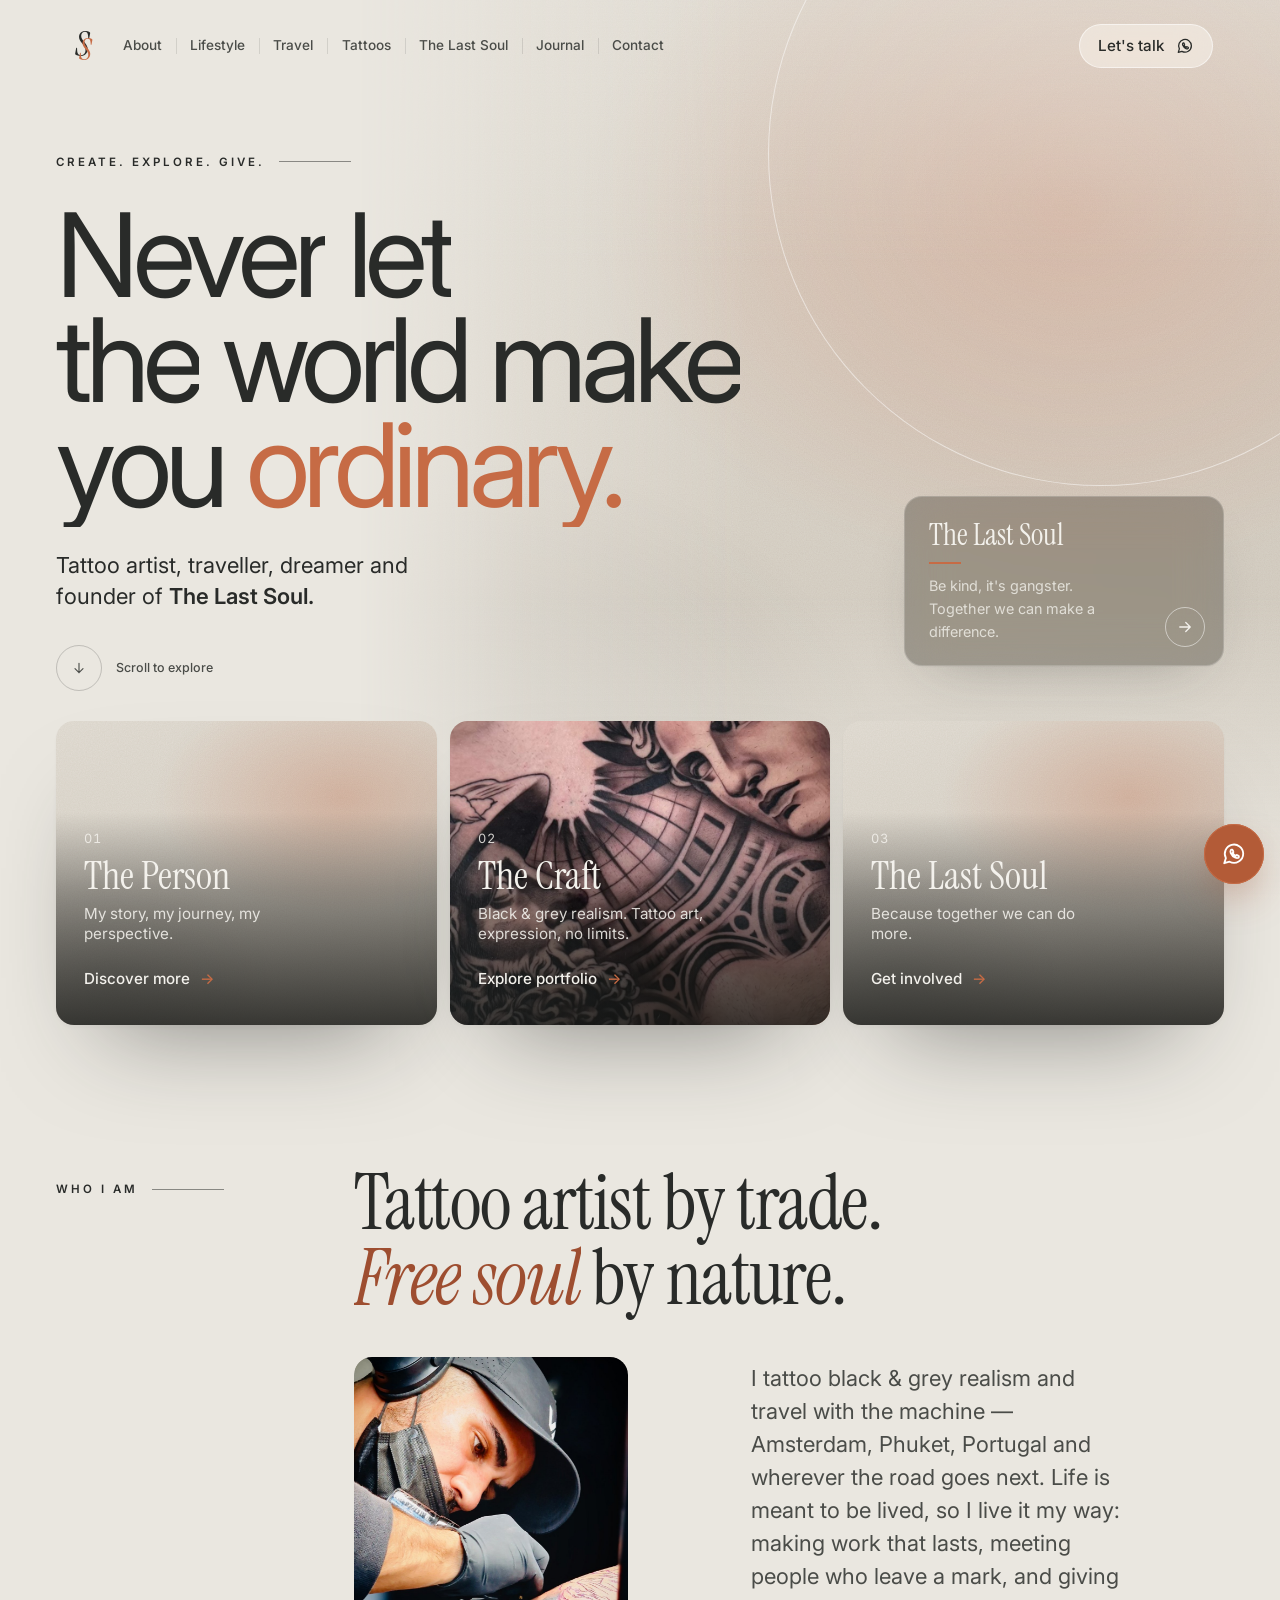
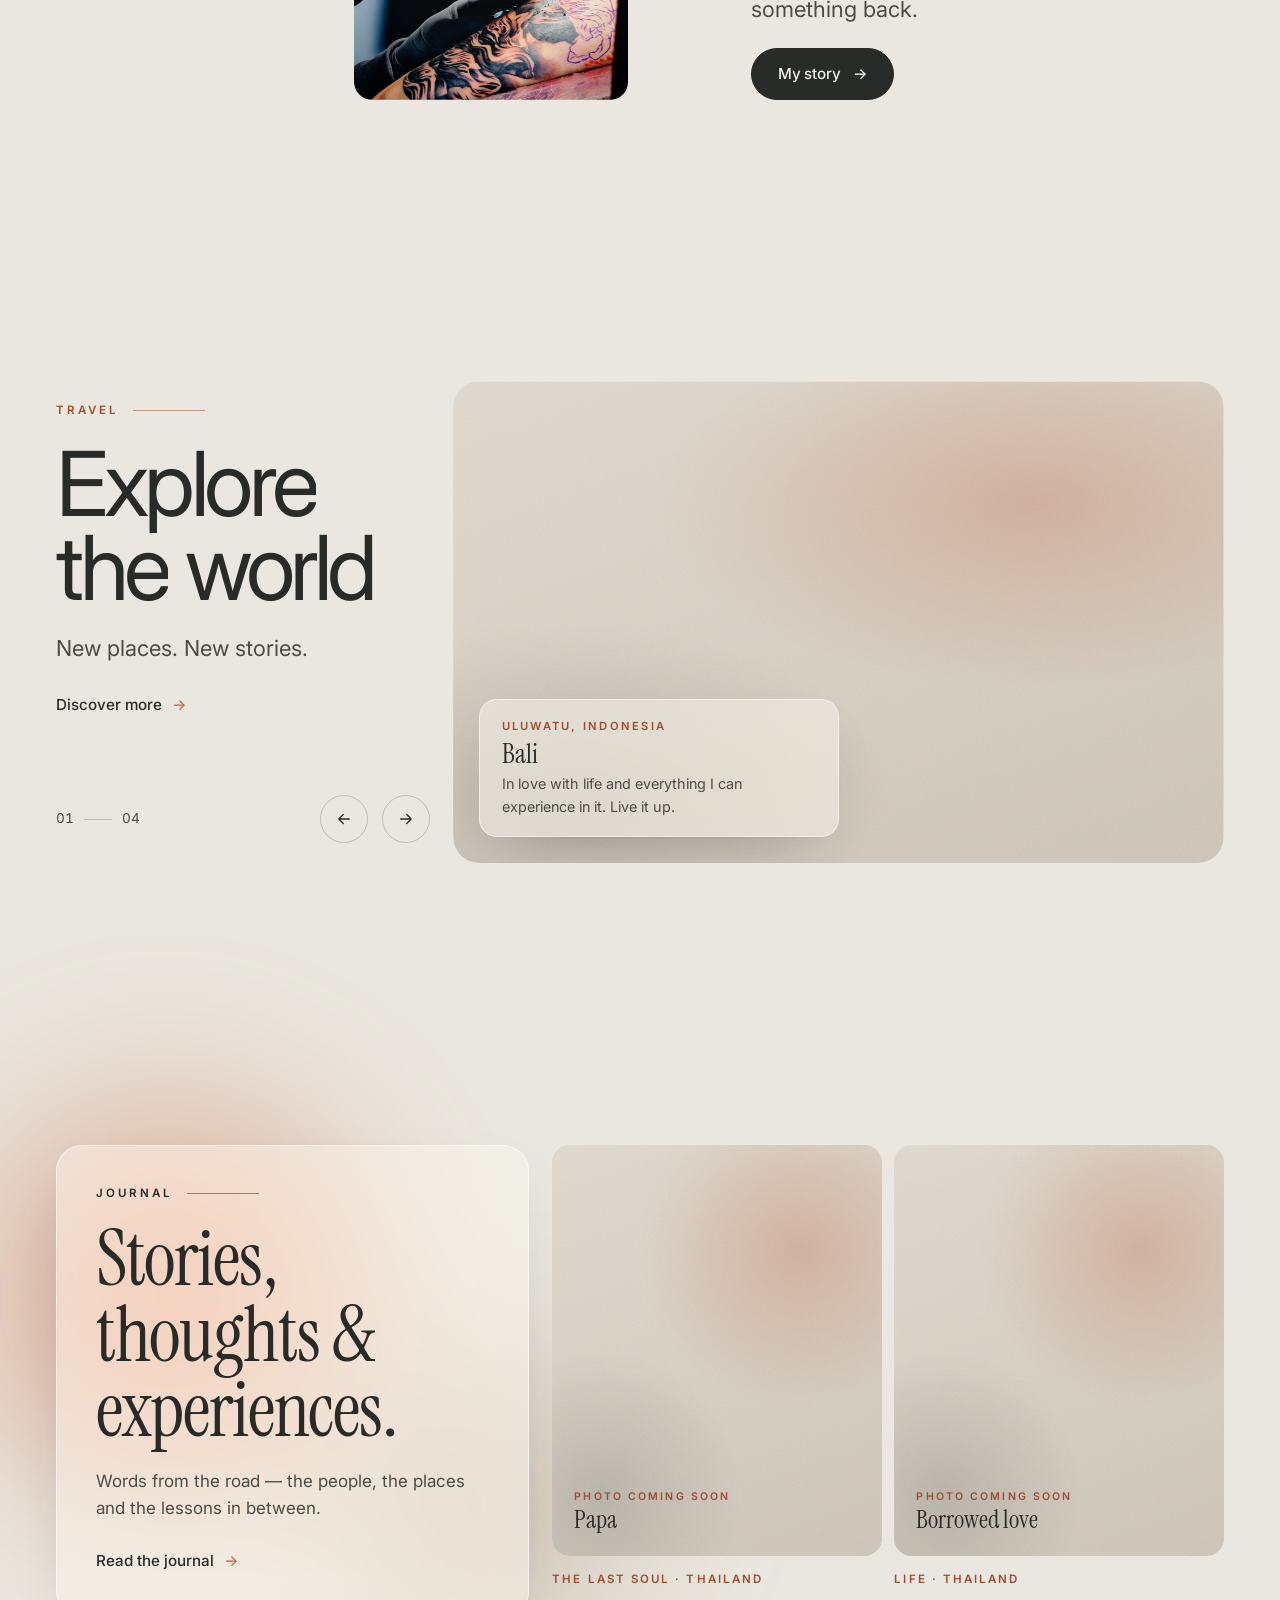
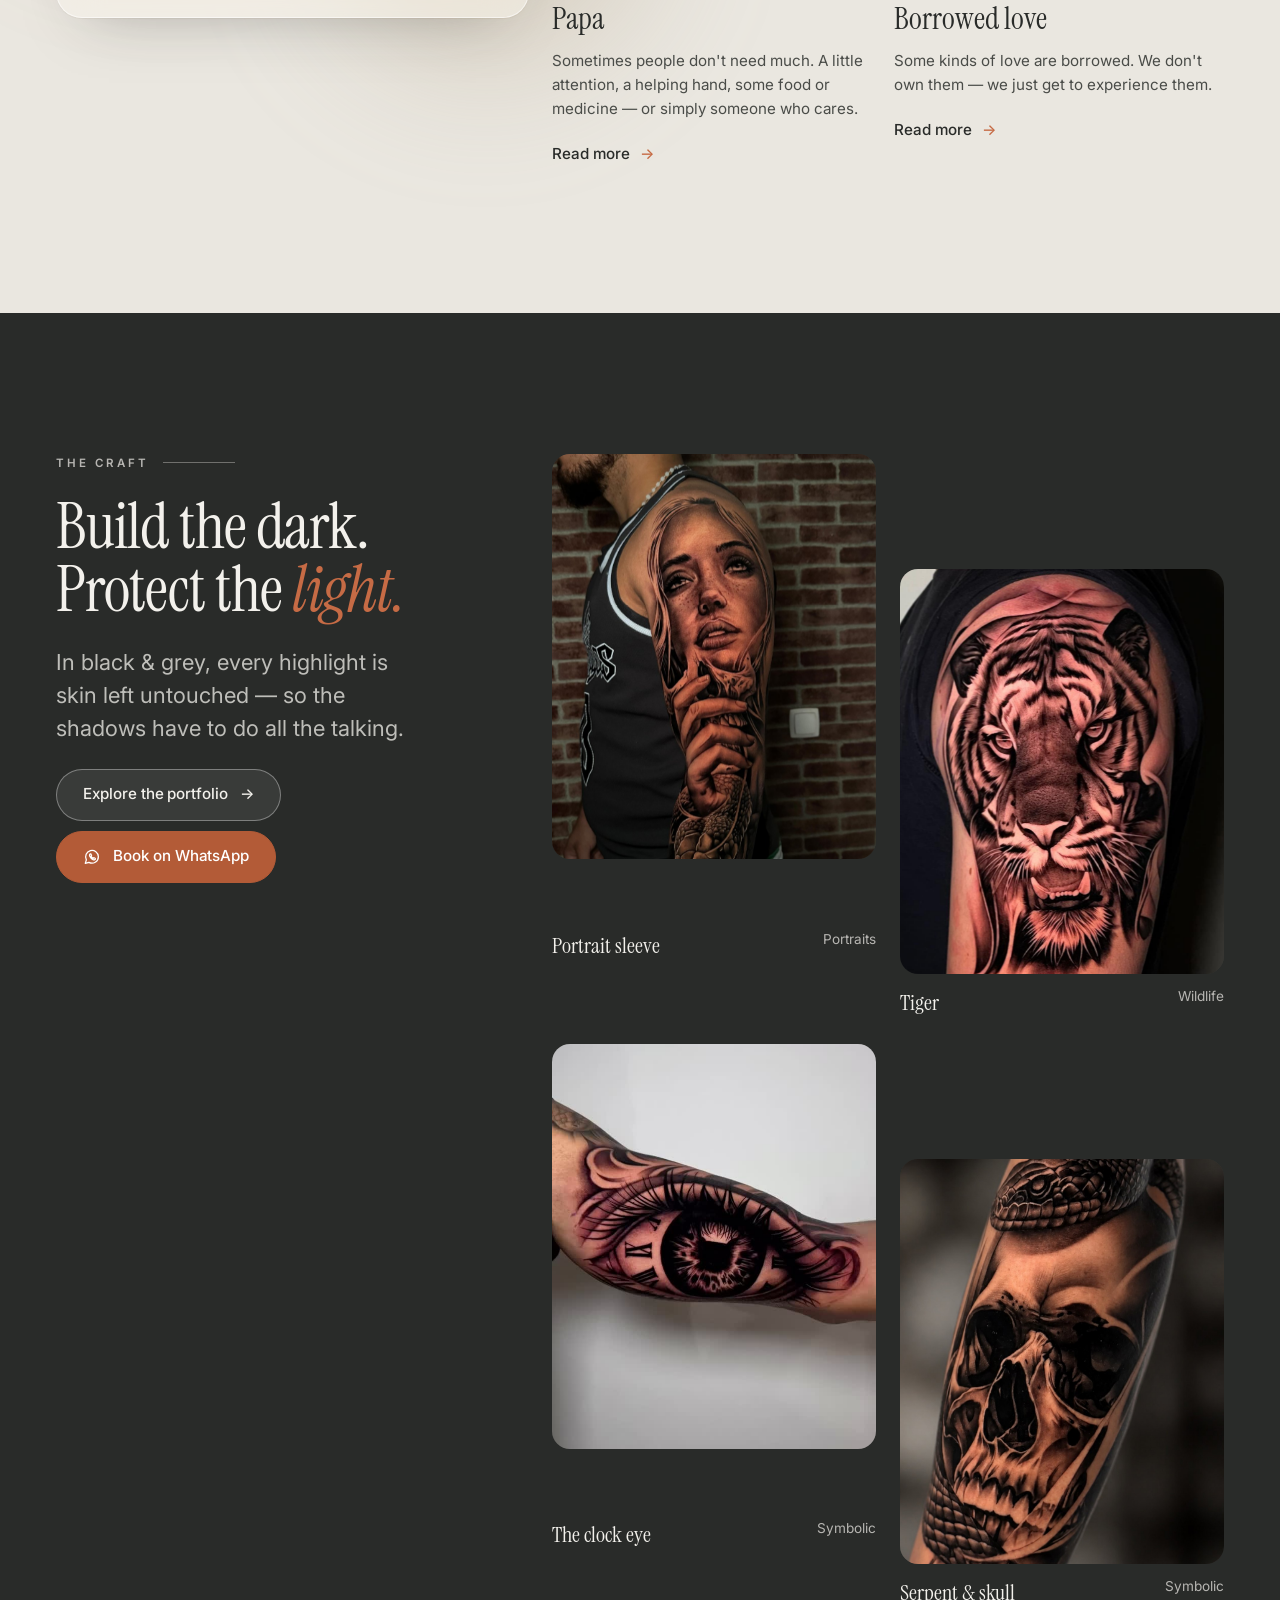
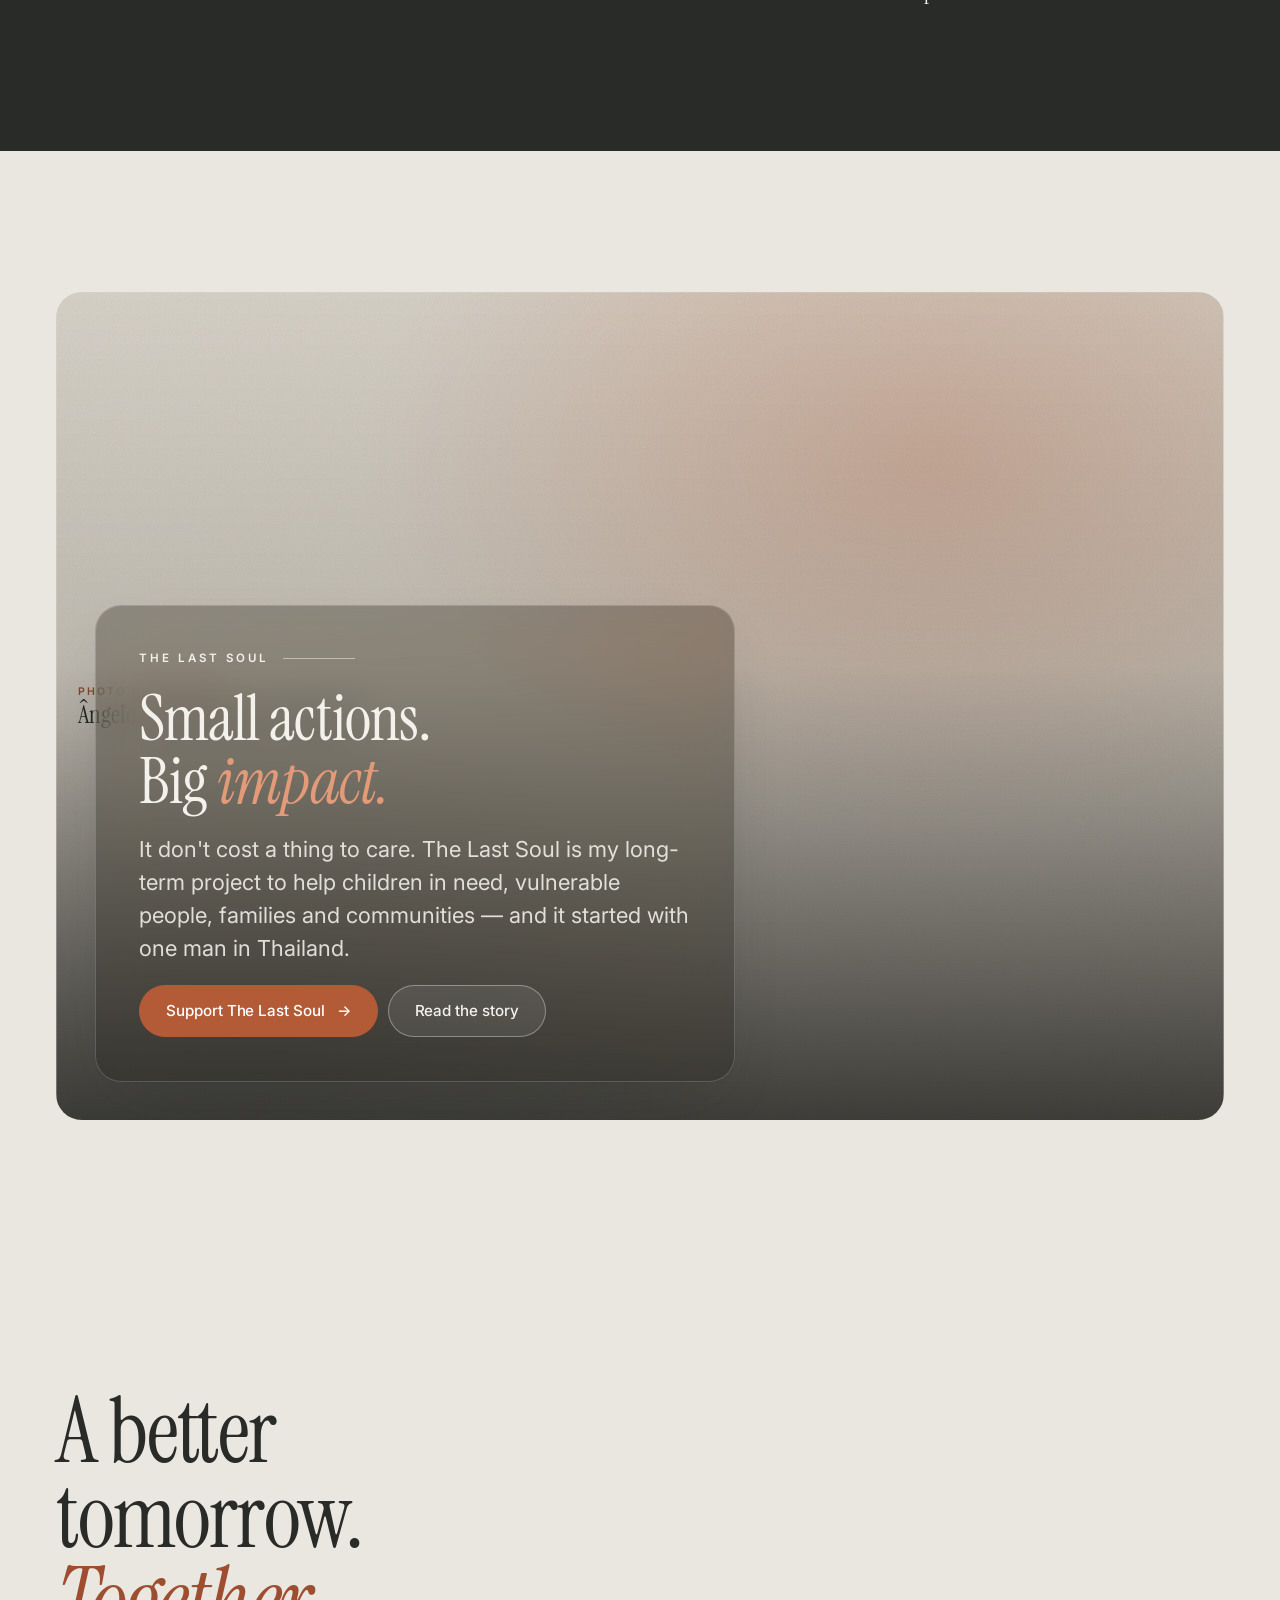
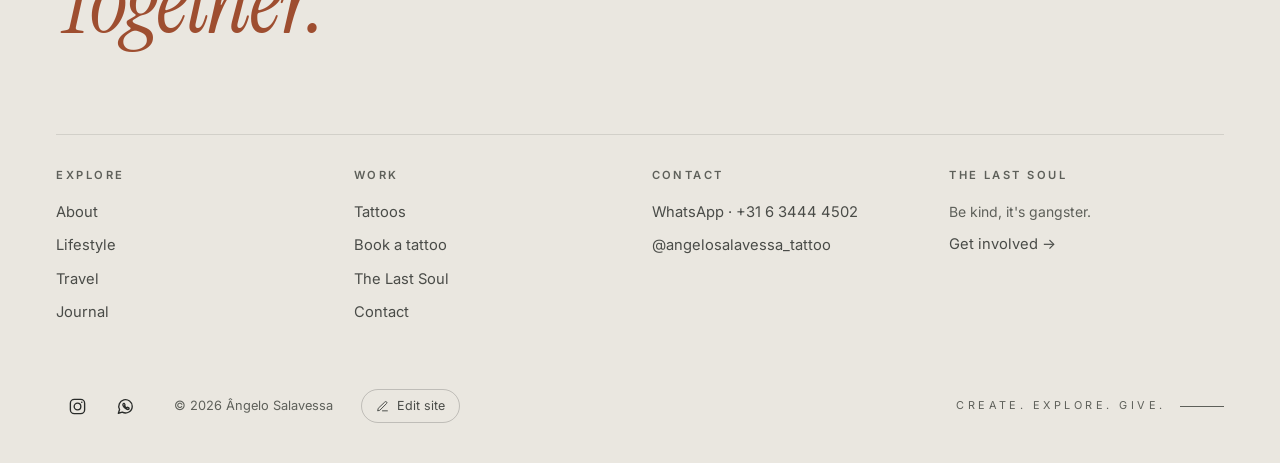
==== commit 99a690ec: "Add files via upload" ====
--- a/index.html
+++ b/index.html
@@ -1,2751 +1,189 @@
 <!doctype html>
-<html lang="en" class="no-js" data-theme="amber">
+<html lang="en" class="no-js">
 <head>
-<!-- ==========================================================================
-     1. DOCUMENT METADATA
-     ========================================================================== -->
 <meta charset="utf-8">
 <meta name="viewport" content="width=device-width, initial-scale=1, viewport-fit=cover">
-<title>Ângelo Salavessa — Black &amp; Grey Realism Tattoo Artist</title>
-<meta name="description" content="Ângelo Salavessa is a black & grey realism tattoo artist tattooing worldwide — Amsterdam, Phuket and Portugal. Bookings open via WhatsApp.">
-<meta name="theme-color" content="#0A0808">
-<meta name="color-scheme" content="dark">
-<!-- ⚠ BEFORE LAUNCH: uncomment and set your real address (e.g. https://yourname.github.io/ or your custom domain) -->
-<!-- <link rel="canonical" href="https://REPLACE-ME.github.io/"> -->
+<title>Ângelo Salavessa — Tattoo artist, traveller, founder of The Last Soul</title>
+<meta name="description" content="Ângelo Salavessa: black &amp; grey realism tattoo artist and traveller — Amsterdam, Phuket, Portugal — and founder of The Last Soul. Bookings via WhatsApp.">
+<meta name="theme-color" content="#EAE7E0">
+<meta name="color-scheme" content="light">
 <meta property="og:type" content="website">
-<meta property="og:title" content="Ângelo Salavessa — Black & Grey Realism">
-<meta property="og:description" content="Black & grey realism tattoos. Amsterdam · Phuket · Portugal · Worldwide. Bookings open.">
-<!-- ⚠ BEFORE LAUNCH: og:image must be an ABSOLUTE url, e.g. https://yourdomain/images/og.jpg (1200×630) -->
-<!-- <meta property="og:image" content="https://REPLACE-ME.github.io/images/og.jpg"> -->
-<!-- <meta property="og:url" content="https://REPLACE-ME.github.io/"> -->
+<meta property="og:title" content="Ângelo Salavessa — Tattoo artist, traveller, founder of The Last Soul">
+<meta property="og:description" content="Ângelo Salavessa: black &amp; grey realism tattoo artist and traveller — Amsterdam, Phuket, Portugal — and founder of The Last Soul. Bookings via WhatsApp.">
+<meta property="og:image" content="images/travel-bali-uluwatu.jpg">
 <meta name="twitter:card" content="summary_large_image">
-<link rel="icon" href="data:image/svg+xml,%3Csvg xmlns='http://www.w3.org/2000/svg' viewBox='0 0 64 64'%3E%3Crect width='64' height='64' rx='14' fill='%230A0808'/%3E%3Ctext x='32' y='46' text-anchor='middle' font-family='Georgia,serif' font-style='italic' font-size='42' fill='%23F6F6EA'%3ES%3C/text%3E%3C/svg%3E">
-
-<!-- Early boot: enables JS styling, reduced-motion check, and a failsafe so content
-     is never hidden if the main script fails. -->
+<link rel="icon" href="data:image/svg+xml,%3Csvg xmlns='http://www.w3.org/2000/svg' viewBox='0 0 64 64'%3E%3Crect width='64' height='64' rx='14' fill='%23EAE7E0'/%3E%3Ctext x='30' y='46' text-anchor='middle' font-family='Georgia,serif' font-style='italic' font-size='42' fill='%23292B29'%3ES%3C/text%3E%3Ccircle cx='46' cy='44' r='4' fill='%23C66B45'/%3E%3C/svg%3E">
+<link rel="preconnect" href="https://fonts.googleapis.com">
+<link rel="preconnect" href="https://fonts.gstatic.com" crossorigin>
+<link rel="stylesheet" href="https://fonts.googleapis.com/css2?family=Inter:opsz,wght@14..32,300..700&family=Instrument+Serif:ital@0;1&display=swap">
+<link rel="stylesheet" href="assets/site.css">
 <script>
   (function () {
-    var h = document.documentElement;
-    h.classList.remove('no-js'); h.classList.add('js');
-    var reduce = window.matchMedia && window.matchMedia('(prefers-reduced-motion: reduce)').matches;
+    var h = document.documentElement; h.classList.remove('no-js'); h.classList.add('js');
+    var reduce = matchMedia('(prefers-reduced-motion: reduce)').matches;
     var preview = /[?&]preview\b/.test(location.search);
-    if (preview) h.classList.add('is-preview');
-    if (!reduce && !preview) h.classList.add('is-loading');
-    // Failsafe: whatever happens, reveal the page within 2.6s.
-    window.__bootFailsafe = setTimeout(function () {
-      h.classList.remove('is-loading'); h.classList.add('is-ready');
-    }, 2600);
+    try { if (!reduce && !preview && !sessionStorage.getItem('as-visited')) { h.classList.add('is-loading'); sessionStorage.setItem('as-visited', '1'); } } catch (e) {}
+    window.__boot = setTimeout(function () { h.classList.remove('is-loading'); h.classList.add('is-ready'); document.querySelectorAll('[data-reveal],[data-split]').forEach(function (e) { e.classList.add('is-in'); }); }, 4000);
   })();
 </script>
-
-<!-- ==========================================================================
-     2. EXTERNAL DEPENDENCIES (fonts only — no JS libraries needed)
-     ========================================================================== -->
-<link rel="preconnect" href="https://fonts.googleapis.com">
-<link rel="preconnect" href="https://fonts.gstatic.com" crossorigin>
-<link rel="stylesheet" href="https://fonts.googleapis.com/css2?family=Inter:wght@200..700&family=Instrument+Serif:ital@0;1&display=swap">
-
-<style>
-/* ==========================================================================
-   3. DESIGN TOKENS + RESET
-   ========================================================================== */
-:root {
-  /* Colour — ink, graphite, bone. One warm accent borrowed from the
-     sunsets on the artist's feed; used sparingly. */
-  /* Light luxury palette — ivory, nude, champagne, espresso.
-     (Token names are kept from the dark build: --ink is the page colour,
-      --bone is the text colour.) */
-  --ink: #F6F2EC;
-  --ink-2: #EFE8DF;
-  --graphite: #E7DED3;
-  --graphite-2: #DCD0C2;
-  --line: rgba(43, 36, 31, 0.10);
-  --line-strong: rgba(43, 36, 31, 0.22);
-  --bone: #2B241F;
-  --bone-dim: #5B4F46;
-  --muted: #776B61;
-  --accent: #8E6B53;
-  --accent-soft: rgba(142, 107, 83, 0.12);
-  --nude: #E6D6C6;
-  --champagne: #CDB59C;
-  --surface: #FFFFFF;
-  --danger: #B4533F;
-  --ok: #4E7A4A;
-
-  /* Type */
-  --font-display: -apple-system, BlinkMacSystemFont, "SF Pro Display", "Inter", "Helvetica Neue", Arial, sans-serif;
-  --font-serif: "Instrument Serif", "Iowan Old Style", Georgia, "Times New Roman", serif;
-  --font-body: -apple-system, BlinkMacSystemFont, "SF Pro Text", "Inter", "Helvetica Neue", Arial, sans-serif;
-  --font-mono: -apple-system, BlinkMacSystemFont, "SF Pro Text", "Inter", "Helvetica Neue", Arial, sans-serif;
-  --font-black: "Instrument Serif", "Iowan Old Style", Georgia, serif;
-
-  --fs-mono: 0.72rem;
-  --fs-small: 0.875rem;
-  --fs-body: clamp(1rem, 0.95rem + 0.25vw, 1.125rem);
-  --fs-lead: clamp(1.125rem, 1rem + 0.6vw, 1.45rem);
-  --fs-h3: clamp(1.6rem, 1.2rem + 1.6vw, 2.6rem);
-  --fs-h2: clamp(2.6rem, 1.6rem + 5vw, 7rem);
-  --fs-mega: clamp(4.2rem, 1rem + 15vw, 17rem);
-
-  /* Layout */
-  --gutter: clamp(20px, 5vw, 88px);
-  --section: clamp(96px, 13vw, 200px);
-  --max: 1560px;
-  --nav-h: 72px;
-
-  /* Motion */
-  --ease-out: cubic-bezier(0.16, 1, 0.3, 1);
-  --ease-in-out: cubic-bezier(0.65, 0, 0.35, 1);
-  --t-fast: 180ms;
-  --t-med: 420ms;
-  --t-slow: 1100ms;
-}
-
-*, *::before, *::after { box-sizing: border-box; }
-html { -webkit-text-size-adjust: 100%; scroll-behavior: smooth; scroll-padding-top: var(--nav-h); }
-body {
-  margin: 0; background: var(--ink); color: var(--bone);
-  font-family: var(--font-body); font-size: var(--fs-body); line-height: 1.6;
-  -webkit-font-smoothing: antialiased; text-rendering: optimizeLegibility;
-  overflow-x: hidden; /* propagates to the viewport, so position: sticky keeps working */
-}
-img, canvas, svg { display: block; max-width: 100%; }
-a { color: inherit; text-decoration: none; }
-button, input, select, textarea { font: inherit; color: inherit; }
-button { cursor: pointer; background: none; border: 0; padding: 0; }
-h1, h2, h3, h4, p, figure, dl, dd { margin: 0; }
-ul, ol { margin: 0; padding: 0; list-style: none; }
-[hidden] { display: none !important; }
-::selection { background: var(--bone); color: var(--ink); }
-
-:focus { outline: none; }
-:focus-visible { outline: 2px solid var(--accent); outline-offset: 4px; border-radius: 2px; }
-
-.sr-only { position: absolute !important; width: 1px; height: 1px; padding: 0; margin: -1px; overflow: hidden; clip: rect(0 0 0 0); white-space: nowrap; border: 0; }
-.skip { position: fixed; left: 16px; top: -60px; z-index: 200; background: var(--bone); color: var(--ink); padding: 10px 16px; font-weight: 600; transition: top var(--t-fast); }
-.skip:focus { top: 16px; }
-
-/* ==========================================================================
-   4. GLOBAL PRIMITIVES
-   ========================================================================== */
-.mono { font-family: var(--font-mono); font-size: var(--fs-mono); letter-spacing: 0.08em; text-transform: uppercase; }
-.serif { font-family: var(--font-serif); font-weight: 400; }
-.display { font-family: var(--font-display); font-stretch: 62%; font-weight: 800; text-transform: uppercase; letter-spacing: -0.01em; line-height: 0.86; }
-.muted { color: var(--muted); }
-.wrap { width: 100%; max-width: var(--max); margin: 0 auto; padding: 0 var(--gutter); }
-.section { position: relative; padding: var(--section) 0; }
-
-.label { display: inline-flex; align-items: center; gap: 12px; color: var(--muted); }
-.label::before { content: ""; width: 28px; height: 1px; background: currentColor; opacity: .7; }
-
-/* Grain — a fixed film layer over everything */
-.grain { position: fixed; inset: 0; z-index: 90; pointer-events: none; overflow: hidden; opacity: .045; }
-.grain::before {
-  content: ""; position: absolute; inset: -50%;
-  background-image: url("data:image/svg+xml,%3Csvg xmlns='http://www.w3.org/2000/svg' width='240' height='240'%3E%3Cfilter id='n'%3E%3CfeTurbulence type='fractalNoise' baseFrequency='.9' numOctaves='3' stitchTiles='stitch'/%3E%3CfeColorMatrix values='0 0 0 0 0 0 0 0 0 0 0 0 0 0 0 0 0 0 .9 0'/%3E%3C/filter%3E%3Crect width='100%25' height='100%25' filter='url(%23n)'/%3E%3C/svg%3E");
-  animation: grain 1.2s steps(6) infinite;
-}
-@keyframes grain {
-  0% { transform: translate(0, 0); } 20% { transform: translate(-3%, 2%); } 40% { transform: translate(2%, -3%); }
-  60% { transform: translate(-2%, -1%); } 80% { transform: translate(3%, 3%); } 100% { transform: translate(0, 0); }
-}
-
-/* Buttons */
-.btn {
-  position: relative; display: inline-flex; align-items: center; justify-content: center; gap: 14px;
-  min-height: 52px; padding: 0 26px; border: 1px solid var(--line-strong);
-  font-family: var(--font-mono); font-size: 0.75rem; letter-spacing: 0.12em; text-transform: uppercase;
-  overflow: hidden; isolation: isolate; transition: color var(--t-med) var(--ease-out), border-color var(--t-med);
-}
-.btn::before {
-  content: ""; position: absolute; inset: 0; z-index: -1; background: var(--bone);
-  transform: translateY(101%); transition: transform var(--t-med) var(--ease-out);
-}
-.btn:hover::before, .btn:focus-visible::before { transform: translateY(0); }
-.btn:hover, .btn:focus-visible { color: var(--ink); border-color: var(--bone); }
-.btn:active { transform: translateY(1px); }
-.btn--solid { background: var(--bone); color: var(--ink); border-color: var(--bone); }
-.btn--solid::before { background: var(--accent); }
-.btn--solid:hover, .btn--solid:focus-visible { color: var(--ink); border-color: var(--accent); }
-.btn .arrow { display: inline-block; transition: transform var(--t-med) var(--ease-out); }
-.btn:hover .arrow { transform: translateX(4px); }
-
-.link-line { background: linear-gradient(currentColor, currentColor) 0 100% / 0 1px no-repeat; transition: background-size var(--t-med) var(--ease-out); padding-bottom: 2px; }
-.link-line:hover, .link-line:focus-visible { background-size: 100% 1px; }
-
-/* ==========================================================================
-   MEDIA + PLACEHOLDER PLATES
-   A "plate" is an honest placeholder for a missing photo. It's built from
-   layered gradients and SVG turbulence so the layout still reads as finished.
-   ========================================================================== */
-.media { position: relative; overflow: hidden; background: var(--graphite); width: 100%; height: 100%; }
-.media img { width: 100%; height: 100%; object-fit: cover; }
-.plate {
-  position: absolute; inset: 0; overflow: hidden;
-  background:
-    radial-gradient(55% 45% at var(--x1, 40%) var(--y1, 35%), rgba(43,36,31,.20), transparent 70%),
-    radial-gradient(40% 35% at var(--x2, 65%) var(--y2, 70%), rgba(43,36,31,.10), transparent 70%),
-    radial-gradient(90% 60% at 50% 125%, rgba(142,107,83,.12), transparent 70%),
-    linear-gradient(var(--a, 160deg), #F1EAE1, #E3D6C7 75%);
-}
-.plate::before {
-  content: ""; position: absolute; inset: -20%; opacity: .55; mix-blend-mode: soft-light;
-  background-image: url("data:image/svg+xml,%3Csvg xmlns='http://www.w3.org/2000/svg' width='600' height='600'%3E%3Cfilter id='s'%3E%3CfeTurbulence type='fractalNoise' baseFrequency='.008' numOctaves='5' seed='4'/%3E%3CfeColorMatrix type='saturate' values='0'/%3E%3C/filter%3E%3Crect width='100%25' height='100%25' filter='url(%23s)'/%3E%3C/svg%3E");
-  background-size: 140% 140%; background-position: var(--bp, 30% 40%);
-}
-.plate::after { content: ""; position: absolute; inset: 12px; border: 1px solid rgba(43,36,31,.10); pointer-events: none; }
-.plate__inner { position: absolute; left: 24px; right: 24px; bottom: 22px; display: grid; gap: 4px; color: var(--bone-dim); z-index: 1; }
-.plate__inner strong { font-family: var(--font-serif); font-weight: 400; font-size: clamp(1.2rem, 1rem + 1vw, 1.8rem); line-height: 1.1; color: var(--bone); }
-.plate__inner .mono { font-size: .62rem; color: var(--muted); overflow-wrap: anywhere; }
-.plate__cross { position: absolute; top: 24px; right: 24px; width: 18px; height: 18px; opacity: .45; z-index: 1; }
-.plate__cross::before, .plate__cross::after { content: ""; position: absolute; background: var(--bone); }
-.plate__cross::before { left: 50%; top: 0; bottom: 0; width: 1px; }
-.plate__cross::after { top: 50%; left: 0; right: 0; height: 1px; }
-
-/* ==========================================================================
-   LOADER (brief, skippable by design — max ~1.6s, failsafe at 2.6s)
-   ========================================================================== */
-.loader { display: none; }
-.is-loading .loader {
-  display: grid; place-items: center; position: fixed; inset: 0; z-index: 150; background: var(--ink);
-}
-.loader__mark {
-  font-family: var(--font-black); font-size: clamp(90px, 18vw, 200px); line-height: 1; color: var(--bone);
-  clip-path: inset(100% 0 0 0); animation: markIn 1.1s var(--ease-out) .1s forwards;
-}
-.loader__meta { position: absolute; bottom: 32px; left: var(--gutter); right: var(--gutter); display: flex; justify-content: space-between; color: var(--muted); }
-@keyframes markIn { to { clip-path: inset(0 0 0 0); } }
-.loader.is-out { animation: loaderOut .9s var(--ease-in-out) forwards; }
-@keyframes loaderOut { to { clip-path: inset(0 0 100% 0); } }
-
-/* ==========================================================================
-   CURSOR (desktop / fine pointer only — the native pointer stays visible)
-   ========================================================================== */
-.cursor { position: fixed; left: 0; top: 0; z-index: 120; pointer-events: none; display: none; }
-.has-cursor .cursor { display: block; }
-.cursor__ring {
-  position: absolute; width: 34px; height: 34px; margin: -17px 0 0 -17px; border: 1px solid rgba(43,36,31,.5); border-radius: 50%;
-  transition: width var(--t-med) var(--ease-out), height var(--t-med) var(--ease-out), margin var(--t-med) var(--ease-out), background-color var(--t-med), border-color var(--t-med);
-}
-.cursor__label { position: absolute; transform: translate(-50%, -50%); color: var(--ink); opacity: 0; transition: opacity var(--t-fast); font-family: var(--font-mono); font-size: .62rem; letter-spacing: .14em; text-transform: uppercase; }
-.cursor.is-view .cursor__ring { width: 86px; height: 86px; margin: -43px 0 0 -43px; background: var(--bone); border-color: var(--bone); }
-.cursor.is-view .cursor__label { opacity: 1; }
-.cursor.is-link .cursor__ring { width: 12px; height: 12px; margin: -6px 0 0 -6px; background: var(--accent); border-color: var(--accent); }
-.cursor.is-hidden { opacity: 0; }
-
-/* ==========================================================================
-   5. NAVIGATION
-   ========================================================================== */
-.nav {
-  position: fixed; inset: 0 0 auto 0; z-index: 100; height: var(--nav-h);
-  padding-top: env(safe-area-inset-top);
-  transition: background-color var(--t-med), border-color var(--t-med), transform var(--t-med) var(--ease-out);
-  border-bottom: 1px solid transparent;
-}
-.nav.is-solid { background: rgba(246, 242, 236, 0.82); border-bottom-color: var(--line); -webkit-backdrop-filter: blur(10px); backdrop-filter: blur(10px); }
-.nav__inner { height: 100%; display: flex; align-items: center; justify-content: space-between; gap: 24px; }
-.nav__brand { display: inline-flex; align-items: center; gap: 14px; }
-.nav__mark { font-family: var(--font-black); font-size: 2rem; line-height: 1; transform: translateY(2px); }
-.nav__name { font-family: var(--font-mono); font-size: .7rem; letter-spacing: .14em; text-transform: uppercase; color: var(--bone-dim); }
-.nav__links { display: flex; align-items: center; gap: clamp(18px, 2.4vw, 40px); }
-.nav__links a:not(.btn) { position: relative; font-family: var(--font-mono); font-size: .72rem; letter-spacing: .14em; text-transform: uppercase; color: var(--bone-dim); padding: 8px 0; transition: color var(--t-fast); }
-.nav__links a:not(.btn)::after { content: ""; position: absolute; left: 0; right: 0; bottom: 2px; height: 1px; background: var(--accent); transform: scaleX(0); transform-origin: right; transition: transform var(--t-med) var(--ease-out); }
-.nav__links a:not(.btn):hover, .nav__links a[aria-current="true"] { color: var(--bone); }
-.nav__links a:not(.btn):hover::after, .nav__links a[aria-current="true"]::after { transform: scaleX(1); transform-origin: left; }
-.nav__links .btn { min-height: 40px; padding: 0 18px; }
-.nav__toggle { display: none; align-items: center; gap: 12px; min-height: 44px; padding: 0 4px; font-family: var(--font-mono); font-size: .72rem; letter-spacing: .14em; text-transform: uppercase; }
-.nav__burger { width: 22px; height: 10px; position: relative; }
-.nav__burger::before, .nav__burger::after { content: ""; position: absolute; left: 0; right: 0; height: 1px; background: var(--bone); transition: transform var(--t-med) var(--ease-out), top var(--t-med) var(--ease-out); }
-.nav__burger::before { top: 0; } .nav__burger::after { top: 9px; }
-.nav__toggle[aria-expanded="true"] .nav__burger::before { top: 5px; transform: rotate(45deg); }
-.nav__toggle[aria-expanded="true"] .nav__burger::after { top: 5px; transform: rotate(-45deg); }
-
-.menu {
-  position: fixed; inset: 0; z-index: 99; background: var(--ink);
-  display: flex; flex-direction: column; justify-content: flex-end;
-  padding: calc(var(--nav-h) + 24px) var(--gutter) calc(32px + env(safe-area-inset-bottom));
-  clip-path: inset(0 0 100% 0); visibility: hidden;
-  transition: clip-path .7s var(--ease-in-out), visibility 0s linear .7s;
-}
-.menu.is-open { clip-path: inset(0 0 0 0); visibility: visible; transition: clip-path .7s var(--ease-in-out), visibility 0s; }
-.menu__list { display: grid; gap: 4px; }
-.menu__list a { display: flex; align-items: baseline; gap: 16px; padding: 6px 0; }
-.menu__list .display { font-size: clamp(3.4rem, 17vw, 6rem); }
-.menu__foot { margin-top: 40px; padding-top: 20px; border-top: 1px solid var(--line); display: flex; justify-content: space-between; gap: 16px; color: var(--muted); }
-
-/* ==========================================================================
-   6. HERO — three planes: background atmosphere, the plate, foreground dust
-   ========================================================================== */
-.hero { position: relative; min-height: 100vh; min-height: 100svh; overflow: hidden; isolation: isolate; display: flex; align-items: flex-end; }
-.hero__stage { position: absolute; inset: 0; z-index: 0; }
-.hero__plane { position: absolute; inset: -5%; will-change: transform; }
-.hero__smoke {
-  position: absolute; inset: 0; width: 100%; height: 100%;
-  background:
-    radial-gradient(50% 45% at 68% 40%, rgba(43,36,31,.10), transparent 70%),
-    radial-gradient(60% 50% at 20% 80%, rgba(142,107,83,.07), transparent 70%),
-    var(--ink);
-}
-.hero__bgimg { position: absolute; inset: 0; width: 100%; height: 100%; object-fit: cover; opacity: 0; filter: blur(14px) grayscale(.4); transform: scale(1.12); transition: opacity 1.6s var(--ease-out); mix-blend-mode: luminosity; }
-.hero__bgimg.is-loaded { opacity: .28; }
-.hero__glyph {
-  position: absolute; right: -2vw; top: 50%; transform: translateY(-50%);
-  font-family: var(--font-black); font-size: min(120vh, 95vw); line-height: .8;
-  color: transparent; -webkit-text-stroke: 1px rgba(43,36,31,.07); filter: blur(1.5px);
-  user-select: none;
-}
-.hero__plane--mid { inset: 0; }
-.hero__frame {
-  position: absolute; right: clamp(24px, 9vw, 180px); top: clamp(96px, 15vh, 160px);
-  width: clamp(260px, 29vw, 500px); aspect-ratio: 4 / 5;
-  box-shadow: 0 60px 120px -30px rgba(70,50,35,.18);
-}
-.hero__frame .media { position: absolute; inset: 0; }
-.hero__frame-cap { position: absolute; left: 0; right: 0; top: calc(100% + 14px); display: flex; justify-content: space-between; gap: 12px; color: var(--muted); }
-.hero__plane--fg { inset: 0; pointer-events: none; z-index: 3; }
-.hero__dust { position: absolute; inset: 0; width: 100%; height: 100%; }
-.hero::after {
-  content: ""; position: absolute; inset: 0; z-index: 1; pointer-events: none;
-  background:
-    linear-gradient(to top, var(--ink) 0%, rgba(246,242,236,.75) 22%, transparent 55%),
-    linear-gradient(to right, rgba(246,242,236,.7) 0%, transparent 55%);
-}
-.hero__content { position: relative; z-index: 2; width: 100%; padding-bottom: clamp(40px, 7vh, 88px); padding-top: calc(var(--nav-h) + 40px); }
-.hero__kicker { color: var(--bone-dim); margin-bottom: clamp(16px, 2.5vh, 28px); display: flex; flex-wrap: wrap; gap: 10px 22px; }
-.hero__kicker .dot { display: inline-block; width: 7px; height: 7px; border-radius: 50%; background: var(--accent); margin-right: 8px; box-shadow: 0 0 0 0 var(--accent-soft); animation: pulse 2.4s infinite; vertical-align: 1px; }
-@keyframes pulse { 0% { box-shadow: 0 0 0 0 rgba(142,107,83,.55); } 70% { box-shadow: 0 0 0 10px rgba(142,107,83,0); } 100% { box-shadow: 0 0 0 0 rgba(142,107,83,0); } }
-.hero__name { font-size: var(--fs-mega); mix-blend-mode: difference; color: var(--bone); }
-.hero__name .line { display: block; overflow: hidden; padding-bottom: .04em; margin-bottom: -.06em; }
-.hero__name .line > span { display: inline-block; white-space: nowrap; }
-.hero__name .line:nth-child(2) { padding-left: clamp(0px, 8vw, 160px); }
-.hero__row { display: grid; grid-template-columns: minmax(0, 1fr) auto; gap: 32px 48px; align-items: end; margin-top: clamp(20px, 3vh, 36px); }
-.hero__tag { font-size: clamp(1.6rem, 1.1rem + 2vw, 3rem); line-height: 1.05; font-style: italic; color: var(--bone); }
-.hero__lede { max-width: 42ch; margin-top: 12px; color: var(--bone-dim); font-size: var(--fs-small); }
-.hero__ctas { display: flex; flex-wrap: wrap; gap: 12px; }
-.hero__scroll { position: absolute; z-index: 2; right: var(--gutter); bottom: clamp(40px, 7vh, 88px); display: none; flex-direction: column; align-items: center; gap: 14px; color: var(--muted); }
-.hero__scroll-line { width: 1px; height: 64px; background: var(--line); position: relative; overflow: hidden; }
-.hero__scroll-line::after { content: ""; position: absolute; left: 0; top: 0; width: 1px; height: 40%; background: var(--bone); animation: scrollLine 2.2s var(--ease-in-out) infinite; }
-@keyframes scrollLine { 0% { transform: translateY(-100%); } 100% { transform: translateY(260%); } }
-.hero__corner { position: absolute; z-index: 2; top: calc(var(--nav-h) + 20px); left: var(--gutter); color: var(--muted); display: grid; gap: 4px; }
-
-/* Intro choreography (only when JS is running; failsafe reveals after 2.6s) */
-.js:not(.is-ready) .hero__name .line > span { transform: translateY(108%); }
-.js:not(.is-ready) [data-intro] { opacity: 0; transform: translateY(18px); }
-.js:not(.is-ready) .hero__frame { clip-path: inset(100% 0 0 0); }
-.hero__name .line > span { transition: transform 1.3s var(--ease-out); }
-.hero__name .line:nth-child(2) > span { transition-delay: .09s; }
-[data-intro] { transition: opacity 1s var(--ease-out), transform 1s var(--ease-out); transition-delay: calc(var(--d, 0) * 1s + .35s); }
-.hero__frame { clip-path: inset(0 0 0 0); transition: clip-path 1.6s var(--ease-in-out) .1s; }
-
-/* ==========================================================================
-   SCROLL REVEALS (gated behind .motion-ready so nothing hides if JS fails)
-   ========================================================================== */
-.motion-ready [data-reveal="text"]:not(.is-in) { opacity: 0; translate: 0 34px; }
-[data-reveal="text"] { transition: opacity 1s var(--ease-out), translate 1.1s var(--ease-out); transition-delay: calc(var(--d, 0) * 1s); }
-.reveal-media { overflow: hidden; }
-.reveal-media .media { transition: transform 1.8s var(--ease-out); }
-.reveal-media { clip-path: inset(0 0 0 0); transition: clip-path 1.4s var(--ease-in-out); transition-delay: calc(var(--d, 0) * 1s); }
-.motion-ready [data-reveal="up"]:not(.is-in) { clip-path: inset(100% 0 0 0); }
-.motion-ready [data-reveal="left"]:not(.is-in) { clip-path: inset(0 100% 0 0); }
-.motion-ready [data-reveal="right"]:not(.is-in) { clip-path: inset(0 0 0 100%); }
-.motion-ready [data-reveal="center"]:not(.is-in) { clip-path: inset(18% 18% 18% 18%); }
-.motion-ready [data-reveal="center"]:not(.is-in) .media,
-.motion-ready [data-reveal="up"]:not(.is-in) .media,
-.motion-ready [data-reveal="left"]:not(.is-in) .media,
-.motion-ready [data-reveal="right"]:not(.is-in) .media { transform: scale(1.22); }
-
-/* ==========================================================================
-   7a. ARTIST (editorial feature)
-   ========================================================================== */
-.artist__grid { display: grid; grid-template-columns: repeat(12, minmax(0, 1fr)); gap: 0 clamp(16px, 2vw, 32px); align-items: start; }
-.artist__head { grid-column: 1 / -1; margin-bottom: clamp(48px, 7vw, 110px); }
-.artist__statement { font-size: clamp(2.2rem, 1.2rem + 4.2vw, 6rem); line-height: .98; letter-spacing: -.01em; max-width: 16ch; margin-top: 28px; }
-.artist__statement em { color: var(--accent); }
-.artist__media { grid-column: 1 / span 6; position: relative; }
-.artist__portrait { aspect-ratio: 4 / 5; width: 82%; }
-.artist__studio { position: absolute; right: 0; bottom: -12%; width: 46%; aspect-ratio: 3 / 4; box-shadow: 0 40px 80px -20px rgba(70,50,35,.18); }
-.artist__text { grid-column: 8 / span 5; padding-top: clamp(24px, 6vw, 120px); display: grid; gap: 22px; }
-.artist__text p { color: var(--bone-dim); }
-.artist__text .lead { font-size: var(--fs-lead); color: var(--bone); line-height: 1.45; }
-.facts { margin-top: 18px; border-top: 1px solid var(--line); }
-.facts div { display: grid; grid-template-columns: 9.5em minmax(0,1fr); gap: 16px; padding: 14px 0; border-bottom: 1px solid var(--line); }
-.facts dt { color: var(--muted); }
-.facts dd { color: var(--bone); }
-
-/* Drift band — scroll-linked text */
-.band { padding: clamp(40px, 6vw, 80px) 0; overflow: hidden; border-top: 1px solid var(--line); border-bottom: 1px solid var(--line); }
-.band__track { display: flex; gap: .4em; white-space: nowrap; will-change: transform; font-size: clamp(3rem, 1rem + 8vw, 10rem); }
-.band__track span { color: transparent; -webkit-text-stroke: 1px rgba(43,36,31,.35); }
-.band__track span.solid { color: var(--bone); -webkit-text-stroke: 0; }
-.band__track .sep { font-family: var(--font-black); -webkit-text-stroke: 0; color: var(--accent); font-size: .6em; align-self: center; text-transform: none; }
-
-/* ==========================================================================
-   7b. SIGNATURE WORK — asymmetric editorial composition
-   ========================================================================== */
-.sig__head { display: grid; grid-template-columns: minmax(0, 1fr) minmax(0, 1fr); gap: 32px; align-items: end; margin-bottom: clamp(56px, 8vw, 120px); }
-.sig__title { font-size: var(--fs-h2); }
-.sig__intro { color: var(--bone-dim); max-width: 38ch; justify-self: end; }
-.sig__intro .serif { font-size: var(--fs-h3); line-height: 1.05; color: var(--bone); display: block; margin-bottom: 14px; font-style: italic; }
-.sig__list { display: grid; grid-template-columns: repeat(12, minmax(0, 1fr)); gap: clamp(48px, 7vw, 120px) clamp(16px, 2vw, 32px); }
-.piece { position: relative; }
-.piece__btn { display: block; width: 100%; text-align: left; cursor: pointer; }
-.piece__frame { position: relative; }
-.piece__frame .media { position: absolute; inset: 0; }
-.piece__btn:hover .media img, .piece__btn:focus-visible .media img { transform: scale(1.04); }
-.piece .media img { transition: transform 1.2s var(--ease-out); }
-.piece__cap { display: grid; grid-template-columns: auto minmax(0,1fr); gap: 4px 18px; margin-top: 18px; align-items: baseline; }
-.piece__no { font-family: var(--font-mono); font-size: var(--fs-mono); color: var(--accent); letter-spacing: .1em; }
-.piece__title { font-family: var(--font-serif); font-size: var(--fs-h3); line-height: 1.02; }
-.piece__meta { grid-column: 2; color: var(--muted); }
-.piece__big { position: absolute; top: -0.42em; z-index: 2; font-family: var(--font-display); font-stretch: 62%; font-weight: 800; font-size: clamp(5rem, 3rem + 7vw, 12rem); line-height: 1; color: transparent; -webkit-text-stroke: 1px rgba(43,36,31,.4); pointer-events: none; }
-.piece--a { grid-column: 1 / span 6; } .piece--a .piece__frame { aspect-ratio: 4 / 5; } .piece--a .piece__big { right: -0.25em; }
-.piece--b { grid-column: 8 / span 5; margin-top: 34vh; } .piece--b .piece__frame { aspect-ratio: 3 / 4; } .piece--b .piece__big { left: -0.45em; }
-.piece--c { grid-column: 2 / span 7; } .piece--c .piece__frame { aspect-ratio: 5 / 4; } .piece--c .piece__big { right: -0.3em; }
-.piece--d { grid-column: 9 / span 4; margin-top: 18vh; } .piece--d .piece__frame { aspect-ratio: 4 / 5; } .piece--d .piece__big { left: -0.4em; }
-.piece--e { grid-column: 3 / span 5; } .piece--e .piece__frame { aspect-ratio: 3 / 4; } .piece--e .piece__big { right: -0.35em; }
-.piece--f { grid-column: 9 / span 4; margin-top: 26vh; } .piece--f .piece__frame { aspect-ratio: 4 / 5; } .piece--f .piece__big { left: -0.4em; }
-
-/* ==========================================================================
-   7c. INDEX — filterable archive
-   ========================================================================== */
-.index { background: var(--ink-2); }
-.index__head { display: flex; flex-wrap: wrap; justify-content: space-between; align-items: end; gap: 28px; margin-bottom: clamp(36px, 5vw, 64px); }
-.index__title { font-size: var(--fs-h2); }
-.filters { display: flex; flex-wrap: wrap; gap: 8px; }
-.filter {
-  min-height: 42px; padding: 0 16px; border: 1px solid var(--line); border-radius: 999px;
-  font-family: var(--font-mono); font-size: .7rem; letter-spacing: .1em; text-transform: uppercase; color: var(--bone-dim);
-  display: inline-flex; align-items: center; gap: 8px; transition: background-color var(--t-fast), color var(--t-fast), border-color var(--t-fast);
-}
-.filter sup { font-size: .6rem; color: var(--muted); top: 0; }
-.filter:hover { border-color: var(--line-strong); color: var(--bone); }
-.filter[aria-pressed="true"] { background: var(--bone); border-color: var(--bone); color: var(--ink); }
-.filter[aria-pressed="true"] sup { color: var(--ink); }
-.grid { columns: 3 300px; column-gap: clamp(12px, 1.6vw, 24px); }
-.tile { break-inside: avoid; margin-bottom: clamp(12px, 1.6vw, 24px); transition: opacity .5s var(--ease-out), transform .6s var(--ease-out), translate 1.1s var(--ease-out); }
-.tile.is-hiding { opacity: 0; transform: scale(.96); }
-.tile__btn { display: block; width: 100%; text-align: left; position: relative; }
-.tile__frame { position: relative; overflow: hidden; }
-.tile__frame .media { position: absolute; inset: 0; }
-.tile .media img, .tile .plate { transition: transform 1s var(--ease-out), filter .6s; }
-.tile__btn:hover .media img, .tile__btn:focus-visible .media img { transform: scale(1.05); }
-.tile__overlay { position: absolute; inset: 0; display: flex; align-items: flex-end; justify-content: space-between; padding: 16px; gap: 12px; background: linear-gradient(to top, rgba(246,242,236,.85), transparent 50%); opacity: 0; transition: opacity var(--t-med); }
-.tile__btn:hover .tile__overlay, .tile__btn:focus-visible .tile__overlay { opacity: 1; }
-.tile__cap { display: flex; justify-content: space-between; gap: 12px; padding-top: 10px; }
-.tile__cap .serif { font-size: 1.2rem; line-height: 1.2; }
-.tile__cap .mono { color: var(--muted); white-space: nowrap; padding-top: 4px; }
-.tile--more a { display: grid; place-items: center; text-align: center; aspect-ratio: 4 / 5; border: 1px solid var(--line); padding: 28px; gap: 10px; transition: border-color var(--t-med), background-color var(--t-med); }
-.tile--more a:hover { border-color: var(--accent); background: var(--accent-soft); }
-.tile--more a { overflow: hidden; min-width: 0; }
-.tile--more .display { font-size: clamp(1.8rem, 1rem + 2.4vw, 4rem); }
-.tile--more .mono { overflow-wrap: anywhere; }
-@media (max-width: 560px) { .tile--more a { padding: 16px; } .tile--more .mono { font-size: .6rem; } }
-.index__empty { padding: 40px 0; color: var(--muted); }
-
-/* ==========================================================================
-   LIGHTBOX
-   ========================================================================== */
-.lightbox { position: fixed; inset: 0; z-index: 140; }
-.lightbox__backdrop { position: absolute; inset: 0; background: rgba(246,242,236,.94); -webkit-backdrop-filter: blur(6px); backdrop-filter: blur(6px); opacity: 0; transition: opacity .5s var(--ease-out); }
-.lightbox.is-open .lightbox__backdrop { opacity: 1; }
-.lightbox__inner { position: absolute; inset: 0; display: grid; grid-template-columns: minmax(0, 1fr) minmax(220px, 320px); gap: 40px; padding: calc(var(--nav-h) + 8px) var(--gutter) 40px; pointer-events: none; }
-.lightbox__inner > * { pointer-events: auto; }
-.lightbox__stage { position: relative; display: grid; place-items: center; min-height: 0; }
-.lightbox__media { position: relative; height: 100%; max-height: calc(100vh - var(--nav-h) - 60px); aspect-ratio: var(--ratio, 4 / 5); max-width: 100%; clip-path: inset(0 0 0 0); transition: clip-path .9s var(--ease-in-out), opacity .4s; }
-.lightbox__media .media { position: absolute; inset: 0; background: var(--graphite); }
-.lightbox__media .media img { object-fit: contain; background: #EDE6DC; }
-.lightbox.is-swapping .lightbox__media { clip-path: inset(0 0 0 100%); }
-.lightbox:not(.is-open) .lightbox__media { clip-path: inset(100% 0 0 0); }
-.lightbox__side { align-self: end; display: grid; gap: 16px; padding-bottom: 8px; opacity: 0; transform: translateY(16px); transition: opacity .6s var(--ease-out) .2s, transform .6s var(--ease-out) .2s; }
-.lightbox.is-open .lightbox__side { opacity: 1; transform: none; }
-.lightbox__title { font-family: var(--font-serif); font-size: clamp(2rem, 1.4rem + 2vw, 3.4rem); line-height: 1; }
-.lightbox__meta { color: var(--muted); display: grid; gap: 6px; }
-.lightbox__desc { color: var(--bone-dim); font-size: var(--fs-small); }
-.lightbox__nav { display: flex; gap: 8px; margin-top: 8px; }
-.lightbox__nav button, .lightbox__close { min-width: 52px; min-height: 52px; border: 1px solid var(--line-strong); display: inline-grid; place-items: center; transition: background-color var(--t-fast), color var(--t-fast); }
-.lightbox__nav button:hover, .lightbox__close:hover { background: var(--bone); color: var(--ink); }
-.lightbox__close { position: absolute; top: calc(12px + env(safe-area-inset-top)); right: var(--gutter); padding: 0 18px; gap: 10px; grid-auto-flow: column; font-family: var(--font-mono); font-size: .72rem; letter-spacing: .14em; text-transform: uppercase; }
-.lightbox__count { color: var(--accent); }
-
-/* ==========================================================================
-   8. PROCESS — horizontal on large screens, vertical elsewhere
-   ========================================================================== */
-.process__intro { display: grid; grid-template-columns: minmax(0,1fr) minmax(0,1fr); gap: 32px; align-items: end; margin-bottom: clamp(48px, 6vw, 80px); }
-.process__title { font-size: var(--fs-h2); }
-.process__lede { color: var(--bone-dim); max-width: 40ch; justify-self: end; }
-.process__track { display: grid; gap: clamp(20px, 3vw, 40px); }
-.step { position: relative; border-top: 1px solid var(--line); padding-top: 24px; display: grid; gap: 18px; }
-.step__no { font-family: var(--font-display); font-stretch: 62%; font-weight: 800; font-size: clamp(4rem, 3rem + 4vw, 8rem); line-height: .8; color: transparent; -webkit-text-stroke: 1px rgba(43,36,31,.45); }
-.step__title { font-family: var(--font-serif); font-size: var(--fs-h3); line-height: 1.05; }
-.step p { color: var(--bone-dim); max-width: 40ch; }
-.step__art { aspect-ratio: 16 / 10; position: relative; overflow: hidden; border: 1px solid var(--line); }
-.step__art .plate::after { display: none; }
-.step__glyph { position: absolute; inset: 0; display: grid; place-items: center; font-family: var(--font-black); font-size: clamp(5rem, 9vw, 9rem); color: rgba(43,36,31,.16); z-index: 1; }
-.step__tag { position: absolute; left: 16px; top: 16px; z-index: 1; color: var(--muted); }
-.process.is-horizontal { padding: 0; }
-.process.is-horizontal .process__sticky { padding-top: var(--nav-h); }
-.process.is-horizontal .process__title { font-size: clamp(2.6rem, 1.4rem + 3.4vw, 5.6rem); }
-.process.is-horizontal .step__no { font-size: clamp(3rem, 2rem + 2.6vw, 5.6rem); }
-.process.is-horizontal .step__art { aspect-ratio: 16 / 8; }
-.process.is-horizontal .step { gap: 14px; }
-.process.is-horizontal .process__sticky { position: sticky; top: 0; height: 100vh; overflow: hidden; display: flex; flex-direction: column; justify-content: center; }
-.process.is-horizontal .process__track { display: flex; gap: clamp(28px, 3vw, 56px); width: max-content; padding: 0 var(--gutter); will-change: transform; }
-.process.is-horizontal .step { flex: 0 0 clamp(320px, 31vw, 480px); }
-.process.is-horizontal .process__intro { margin-bottom: clamp(32px, 4vh, 56px); }
-.process__progress { height: 1px; background: var(--line); margin: clamp(28px, 4vh, 48px) var(--gutter) 0; position: relative; display: none; }
-.process.is-horizontal .process__progress { display: block; }
-.process__progress span { position: absolute; inset: 0; background: var(--accent); transform-origin: left; transform: scaleX(0); }
-
-/* ==========================================================================
-   STUDIO / LOCATIONS
-   ========================================================================== */
-.studio__head { display: grid; grid-template-columns: minmax(0,1fr) minmax(0,1fr); gap: 32px; align-items: end; margin-bottom: clamp(40px, 5vw, 72px); }
-.studio__title { font-size: var(--fs-h2); }
-.studio__lede { color: var(--bone-dim); max-width: 40ch; justify-self: end; }
-.places { border-top: 1px solid var(--line); }
-.place { position: relative; display: grid; grid-template-columns: 4rem minmax(0,1fr) auto; gap: 16px; align-items: center; padding: clamp(14px, 2vw, 26px) 0; border-bottom: 1px solid var(--line); overflow: hidden; }
-.place::before { content: ""; position: absolute; inset: 0; background: var(--bone); transform: scaleY(0); transform-origin: bottom; transition: transform .6s var(--ease-out); z-index: -1; }
-.place { isolation: isolate; transition: color .4s, opacity 1s var(--ease-out), translate 1.1s var(--ease-out); }
-.place:hover { color: var(--ink); }
-.place:hover::before { transform: scaleY(1); }
-.place:hover .mono, .place:hover .place__note { color: var(--ink); }
-.place__name { font-size: clamp(2.6rem, 1.4rem + 5.2vw, 7.5rem); transition: transform .6s var(--ease-out); }
-.place:hover .place__name { transform: translateX(14px); }
-.place__note { text-align: right; color: var(--muted); display: grid; gap: 4px; }
-.place__home { color: var(--accent); }
-.studio__foot { display: flex; flex-wrap: wrap; justify-content: space-between; gap: 18px; margin-top: 32px; color: var(--muted); }
-
-/* ==========================================================================
-   9. BOOKING
-   ========================================================================== */
-.booking { background: linear-gradient(to bottom, var(--ink), var(--ink-2)); }
-.booking__grid { display: grid; grid-template-columns: minmax(0, 5fr) minmax(0, 7fr); gap: clamp(40px, 6vw, 120px); align-items: start; }
-.booking__aside { position: sticky; top: calc(var(--nav-h) + 32px); display: grid; gap: 26px; }
-.booking__title { font-size: clamp(3.6rem, 2rem + 6vw, 9rem); }
-.booking__title em { font-family: var(--font-serif); font-style: italic; font-weight: 400; text-transform: none; font-stretch: 100%; letter-spacing: 0; color: var(--accent); }
-.booking__aside > p { color: var(--bone-dim); max-width: 40ch; }
-.next { display: grid; gap: 0; border-top: 1px solid var(--line); counter-reset: next; }
-.next li { display: grid; grid-template-columns: 2.6rem minmax(0,1fr); gap: 12px; padding: 14px 0; border-bottom: 1px solid var(--line); color: var(--bone-dim); font-size: var(--fs-small); }
-.next li::before { counter-increment: next; content: "0" counter(next); font-family: var(--font-mono); font-size: var(--fs-mono); color: var(--accent); padding-top: 3px; }
-.notice { border: 1px dashed var(--line-strong); padding: 14px 16px; font-size: var(--fs-small); color: var(--bone-dim); }
-
-.form { display: grid; gap: clamp(40px, 5vw, 64px); }
-.fieldset { border: 0; padding: 0; margin: 0; display: grid; gap: 22px; min-width: 0; }
-.fieldset legend { padding: 0; margin-bottom: 22px; display: flex; align-items: baseline; gap: 16px; width: 100%; border-bottom: 1px solid var(--line); padding-bottom: 14px; }
-.fieldset legend .serif { font-size: var(--fs-h3); line-height: 1; }
-.fieldset legend .mono { color: var(--accent); }
-.row-2 { display: grid; grid-template-columns: minmax(0,1fr) minmax(0,1fr); gap: 22px; }
-.field { display: grid; gap: 8px; min-width: 0; }
-.field > label, .field > .field__label { font-family: var(--font-mono); font-size: .7rem; letter-spacing: .12em; text-transform: uppercase; color: var(--bone-dim); display: flex; justify-content: space-between; gap: 12px; }
-.field .opt { color: var(--muted); text-transform: none; letter-spacing: .02em; }
-.req { color: var(--accent); }
-.input {
-  width: 100%; min-height: 52px; padding: 12px 0; background: transparent; border: 0; border-bottom: 1px solid var(--line-strong);
-  color: var(--bone); border-radius: 0; transition: border-color var(--t-fast); font-size: 1.05rem;
-}
-textarea.input { min-height: 120px; resize: vertical; line-height: 1.5; padding-top: 14px; }
-select.input { appearance: none; -webkit-appearance: none; background-image: linear-gradient(45deg, transparent 50%, var(--bone-dim) 50%), linear-gradient(135deg, var(--bone-dim) 50%, transparent 50%); background-position: calc(100% - 12px) 50%, calc(100% - 7px) 50%; background-size: 5px 5px; background-repeat: no-repeat; padding-right: 28px; }
-select.input option { background: var(--graphite); color: var(--bone); }
-.input::placeholder { color: rgba(154,148,139,.7); }
-.input:hover { border-bottom-color: var(--bone-dim); }
-.input:focus-visible { outline: none; border-bottom-color: var(--accent); box-shadow: 0 1px 0 0 var(--accent); }
-.field.has-error .input { border-bottom-color: var(--danger); }
-.field__error { color: var(--danger); font-size: .82rem; min-height: 0; }
-.field__hint { color: var(--muted); font-size: .82rem; }
-.chips { display: flex; flex-wrap: wrap; gap: 8px; }
-.chip { position: relative; }
-.chip input { position: absolute; opacity: 0; inset: 0; width: 100%; height: 100%; margin: 0; cursor: pointer; }
-.chip span { display: inline-flex; align-items: center; min-height: 44px; padding: 0 16px; border: 1px solid var(--line-strong); border-radius: 999px; font-size: .9rem; color: var(--bone-dim); transition: background-color var(--t-fast), color var(--t-fast), border-color var(--t-fast); }
-.chip input:hover + span { border-color: var(--bone-dim); color: var(--bone); }
-.chip input:checked + span { background: var(--bone); color: var(--ink); border-color: var(--bone); }
-.chip input:focus-visible + span { outline: 2px solid var(--accent); outline-offset: 3px; }
-.field.has-error .chip span { border-color: rgba(224,138,122,.6); }
-.form__submit { display: flex; flex-wrap: wrap; align-items: center; gap: 18px 28px; }
-.form__submit p { color: var(--muted); font-size: var(--fs-small); max-width: 42ch; }
-.errors { border-left: 2px solid var(--danger); padding: 4px 0 4px 16px; color: var(--bone-dim); font-size: var(--fs-small); }
-.errors strong { color: var(--danger); display: block; margin-bottom: 4px; font-weight: 600; }
-
-.review { border: 1px solid var(--line-strong); padding: clamp(20px, 3vw, 36px); display: grid; gap: 20px; background: rgba(255,255,255,.7); }
-.review:focus { outline: none; }
-.review h3 { font-family: var(--font-serif); font-size: var(--fs-h3); font-weight: 400; line-height: 1; }
-.review pre { margin: 0; white-space: pre-wrap; word-break: break-word; font-family: var(--font-mono); font-size: .8rem; line-height: 1.7; color: var(--bone-dim); background: var(--ink); border: 1px solid var(--line); padding: 18px; max-height: 360px; overflow: auto; }
-.review__actions { display: flex; flex-wrap: wrap; gap: 10px; }
-.review__status { font-size: var(--fs-small); color: var(--bone-dim); min-height: 1.4em; }
-.review__status.is-ok { color: var(--ok); }
-.review__status.is-warn { color: var(--danger); }
-.review__status a { text-decoration: underline; }
-
-/* ==========================================================================
-   CLOSING + FOOTER
-   ========================================================================== */
-.closing { text-align: center; padding: var(--section) 0 clamp(60px, 8vw, 120px); position: relative; overflow: hidden; }
-.closing__kicker { color: var(--muted); margin-bottom: 24px; }
-.closing__link { display: inline-block; font-size: clamp(4rem, 1rem + 14vw, 16rem); line-height: .82; position: relative; }
-.closing__link .line { display: block; transition: transform .8s var(--ease-out), color .4s; }
-.closing__link:hover .line:first-child { transform: translateX(-3%); }
-.closing__link:hover .line:last-child { transform: translateX(3%); color: var(--accent); }
-.closing__handle { margin-top: 24px; color: var(--bone-dim); }
-.closing__glyph { position: absolute; left: 50%; top: 50%; transform: translate(-50%, -50%); font-family: var(--font-black); font-size: min(90vw, 900px); line-height: .8; color: transparent; -webkit-text-stroke: 1px rgba(43,36,31,.05); z-index: -1; pointer-events: none; }
-
-.footer { border-top: 1px solid var(--line); padding: 28px 0 calc(28px + env(safe-area-inset-bottom)); }
-.footer__inner { display: flex; flex-wrap: wrap; justify-content: space-between; gap: 16px 32px; align-items: center; color: var(--muted); }
-.footer__links { display: flex; flex-wrap: wrap; gap: 8px 24px; }
-.footer__links a { color: var(--bone-dim); }
-
-/* ==========================================================================
-   11. RESPONSIVE
-   ========================================================================== */
-@media (min-width: 900px) {
-  .hero__scroll { display: flex; }
-}
-@media (max-width: 1100px) {
-  .lightbox__inner { grid-template-columns: 1fr; grid-template-rows: minmax(0,1fr) auto; gap: 18px; }
-  .lightbox__side { align-self: start; }
-}
-@media (max-width: 899px) {
-  :root { --nav-h: 64px; }
-  .nav__links { display: none; }
-  .nav__toggle { display: inline-flex; }
-  .hero { align-items: flex-end; }
-  .hero__frame { right: 50%; transform: translateX(50%); top: calc(var(--nav-h) + 6vh); width: min(64vw, 340px); }
-  .hero__frame-cap { display: none; }
-  .hero__corner { display: none; }
-  .hero__glyph { right: -18vw; font-size: 130vw; }
-  .hero__name { font-size: clamp(3.8rem, 19vw, 9rem); }
-  .hero__name .line:nth-child(2) { padding-left: 0; }
-  .hero__row { grid-template-columns: 1fr; gap: 24px; }
-  .hero::after { background: linear-gradient(to top, var(--ink) 0%, rgba(246,242,236,.9) 38%, rgba(246,242,236,.2) 70%, transparent 100%); }
-  .hero__content { padding-top: 62vh; }
-  .artist__grid { display: block; }
-  .artist__media { margin-bottom: 18%; }
-  .artist__portrait { width: 78%; }
-  .artist__studio { width: 48%; bottom: -14%; }
-  .artist__text { padding-top: 40px; }
-  .sig__head, .process__intro, .studio__head { grid-template-columns: 1fr; }
-  .sig__intro, .process__lede, .studio__lede { justify-self: start; }
-  .sig__list { display: grid; grid-template-columns: 1fr; gap: 64px; }
-  .piece { grid-column: auto !important; margin-top: 0 !important; width: 86%; }
-  .piece:nth-child(even) { justify-self: end; }
-  .piece__big { font-size: 5rem; }
-  .piece:nth-child(odd) .piece__big { right: -0.2em; left: auto; }
-  .piece:nth-child(even) .piece__big { left: -0.3em; right: auto; }
-  .booking__grid { grid-template-columns: 1fr; }
-  .booking__aside { position: static; }
-  .place { grid-template-columns: 2.4rem minmax(0,1fr); }
-  .place__note { grid-column: 2; text-align: left; }
-  .facts div { grid-template-columns: 7.5em minmax(0,1fr); }
-  .lightbox__inner { padding-top: calc(var(--nav-h) + 12px); padding-bottom: calc(20px + env(safe-area-inset-bottom)); }
-}
-@media (max-width: 560px) {
-  .row-2 { grid-template-columns: 1fr; }
-  .grid { columns: 2 150px; }
-  .tile__cap { flex-direction: column; gap: 2px; }
-  .hero__ctas .btn { flex: 1 1 auto; }
-  .btn { padding: 0 20px; }
-}
-
-/* ==========================================================================
-   12. REDUCED MOTION
-   ========================================================================== */
-@media (prefers-reduced-motion: reduce) {
-  html { scroll-behavior: auto; }
-  *, *::before, *::after { animation-duration: .001ms !important; animation-iteration-count: 1 !important; transition-duration: .001ms !important; transition-delay: 0s !important; }
-  .grain::before { animation: none; }
-  .hero__plane { transform: none !important; }
-}
-
-/* ==========================================================================
-   WILD LAYER — 3D ring, 3D type, tilt cards, kinetic bands, coverflow,
-   WhatsApp bar. Designed phone-first; desktop adds mouse-driven extras.
-   ========================================================================== */
-/* --- Hero: 3D ring of plates --- */
-.ring {
-  position: absolute; left: 50%; top: 30%; width: clamp(130px, 38vw, 210px); aspect-ratio: 4 / 5;
-  transform: translate(-50%, -50%); perspective: 1000px; touch-action: pan-y; cursor: grab; user-select: none; -webkit-user-select: none;
-  transition: opacity 1.4s var(--ease-out) .25s, scale 1.9s var(--ease-out) .25s;
-}
-.js:not(.is-ready) .ring { opacity: 0; scale: .55; }
-.ring.is-dragging { cursor: grabbing; }
-.ring__spin { position: absolute; inset: 0; transform-style: preserve-3d; will-change: transform; }
-.ring__card { position: absolute; inset: 0; transform-style: preserve-3d; cursor: pointer; box-shadow: 0 30px 60px -20px rgba(70,50,35,.18); outline: 1px solid rgba(43,36,31,.12); -webkit-tap-highlight-color: transparent; }
-.ring__card .media { position: absolute; inset: 0; pointer-events: none; }
-.ring__card .plate::after { inset: 7px; }
-.ring__card .plate__inner { left: 12px; right: 12px; bottom: 10px; }
-.ring__card .plate__inner strong { font-size: clamp(.9rem, .8rem + .6vw, 1.15rem); }
-.ring__card .plate__inner .mono:last-child { display: none; }
-.ring__card .plate__cross { top: 12px; right: 12px; width: 10px; height: 10px; }
-.ring__shade { position: absolute; inset: 0; background: var(--ink); opacity: 0; pointer-events: none; }
-.ring__glare { position: absolute; inset: 0; pointer-events: none; background: linear-gradient(110deg, transparent 35%, rgba(255,255,255,.16) 50%, transparent 65%); background-size: 260% 100%; background-position: var(--gp, 50%) 0; mix-blend-mode: screen; }
-.ring__floor { position: absolute; left: 50%; top: 108%; width: 300%; height: 70px; transform: translateX(-50%); background: radial-gradient(50% 50% at 50% 50%, rgba(43,36,31,.12), transparent 70%); pointer-events: none; }
-.ring__hint { position: absolute; left: 50%; top: calc(100% + 64px); transform: translateX(-50%); display: flex; gap: 12px; white-space: nowrap; color: var(--muted); pointer-events: none; font-size: .62rem; }
-.ring__hint span { color: var(--accent); }
-@media (min-width: 900px) { .ring { left: 72%; top: 36%; width: clamp(170px, 14vw, 260px); } }
-.hero__content { pointer-events: none; }
-.hero__content a, .hero__content button { pointer-events: auto; }
-
-/* --- Hero: 3D letters --- */
-.hero__name { mix-blend-mode: normal; transform: perspective(900px); transform-style: preserve-3d; will-change: transform; }
-.hero__name .line { overflow: visible; transform-style: preserve-3d; }
-.hero__name .line > span, .js:not(.is-ready) .hero__name .line > span { transform: none; transition: none; transform-style: preserve-3d; }
-.ch { display: inline-block; transform: translateZ(var(--z, 0px)); transform-origin: 50% 100%; transition: transform 1.4s var(--ease-out), opacity 1s var(--ease-out); transition-delay: calc(var(--c) * 45ms + .1s); }
-.js:not(.is-ready) .ch { opacity: 0; transform: translateY(55%) rotateX(-100deg); }
-
-/* --- Kinetic crossing bands --- */
-.band { position: relative; padding: clamp(80px, 13vw, 180px) 0; overflow: hidden; border: 0; }
-.band__track { padding: .14em 0 .06em; margin-left: -12vw; width: max-content; }
-.band__track--a { background: var(--bone); rotate: -4deg; position: relative; z-index: 2; box-shadow: 0 30px 70px -20px rgba(70,50,35,.18); }
-.band__track--a span, .band__track--a span.solid { color: var(--ink); -webkit-text-stroke: 0; }
-.band__track--a .sep { color: var(--accent); }
-.band__track--b { rotate: 3deg; margin-top: -.5em; background: var(--ink-2); border-top: 1px solid var(--line); border-bottom: 1px solid var(--line); }
-
-/* --- 3D tilt cards + glare --- */
-[data-tilt] { transform-style: preserve-3d; will-change: transform; }
-.tilt__glare { position: absolute; inset: 0; z-index: 2; pointer-events: none; background: radial-gradient(circle at var(--gx, 50%) var(--gy, 30%), rgba(255,255,255,.26), transparent 52%); mix-blend-mode: overlay; opacity: var(--go, 0); }
-
-/* --- Process: coverflow (swipe on phones, pinned scroll on desktop) --- */
-.step { will-change: transform; transform-origin: 50% 50%; }
-.process__swipe { display: none; }
-@media (max-width: 899px) {
-  .process__track { display: flex; gap: 14px; overflow-x: auto; overscroll-behavior-x: contain; scroll-snap-type: x mandatory; padding: 14px var(--gutter) 30px; scrollbar-width: none; -webkit-overflow-scrolling: touch; }
-  .process__track::-webkit-scrollbar { display: none; }
-  .step { flex: 0 0 min(80vw, 360px); scroll-snap-align: center; padding: 20px; border: 1px solid var(--line); background: var(--ink-2); }
-  .process__swipe { display: flex; justify-content: space-between; padding: 0 var(--gutter); color: var(--muted); }
-  .process__swipe span:last-child { color: var(--accent); animation: nudge 1.6s var(--ease-in-out) infinite; }
-}
-@keyframes nudge { 0%, 100% { transform: translateX(0); } 50% { transform: translateX(8px); } }
-
-/* --- Lightbox: 3D swing --- */
-.lightbox__media { transform: perspective(1400px) rotateY(0deg) scale(1); transition: clip-path .9s var(--ease-in-out), transform 1.1s var(--ease-out), opacity .4s; }
-.lightbox:not(.is-open) .lightbox__media { transform: perspective(1400px) rotateY(-24deg) scale(.86); }
-.lightbox.is-swapping .lightbox__media { transform: perspective(1400px) rotateY(26deg) scale(.9); }
-
-/* --- Magnetic buttons --- */
-.btn { transition: color var(--t-med) var(--ease-out), border-color var(--t-med), translate .35s var(--ease-out); }
-
-/* --- Floating WhatsApp bar --- */
-.wa-float {
-  position: fixed; z-index: 95; left: 12px; right: 12px; bottom: calc(12px + env(safe-area-inset-bottom));
-  display: flex; align-items: center; justify-content: center; gap: 12px; min-height: 56px; padding: 0 22px;
-  background: var(--bone); color: var(--ink); border-radius: 999px;
-  font-family: var(--font-mono); font-size: .78rem; letter-spacing: .12em; text-transform: uppercase;
-  box-shadow: 0 20px 50px -10px rgba(70,50,35,.18);
-  transform: translateY(160%); transition: transform .7s var(--ease-out), opacity .4s, translate .35s var(--ease-out);
-}
-.wa-float.is-shown { transform: none; }
-.wa-float svg { width: 20px; height: 20px; flex: none; }
-.wa-float__dot { width: 8px; height: 8px; border-radius: 50%; background: var(--accent); animation: pulse 2.4s infinite; }
-.wa-float:hover { background: var(--accent); }
-.is-locked .wa-float { opacity: 0; pointer-events: none; }
-@media (min-width: 900px) { .wa-float { left: auto; right: 28px; bottom: 28px; } }
-@media (max-width: 899px) { .footer { padding-bottom: calc(96px + env(safe-area-inset-bottom)); } }
-
-@media (prefers-reduced-motion: reduce) {
-  [data-tilt], .step, .hero__name, .band__track { transform: none !important; }
-  .ch { opacity: 1 !important; transform: none !important; }
-  .ring { opacity: 1 !important; scale: 1 !important; }
-}
-
-/* ==========================================================================
-   LIGHT LUXURY LAYER — ivory & nude, Apple-style type, rounded surfaces,
-   frosted glass, soft shadows.
-   ========================================================================== */
-body { font-feature-settings: "ss01", "cv11"; letter-spacing: -0.006em; }
-.display { font-stretch: 100%; font-weight: 600; text-transform: none; letter-spacing: -0.045em; line-height: .94; }
-.mono { font-size: .68rem; font-weight: 500; letter-spacing: .16em; }
-.serif em, .artist__statement em { font-style: italic; }
-.nav__mark, .loader__mark, .hero__glyph, .closing__glyph, .band__track .sep, .step__glyph { font-style: italic; }
-.nav__mark { font-size: 2.1rem; }
-
-/* Frosted navigation */
-.nav.is-solid { background: rgba(246,242,236,.72); -webkit-backdrop-filter: saturate(180%) blur(20px); backdrop-filter: saturate(180%) blur(20px); }
-.menu { background: rgba(246,242,236,.96); -webkit-backdrop-filter: blur(24px); backdrop-filter: blur(24px); }
-
-/* Pills and buttons */
-.btn { border-radius: 999px; border-color: var(--line-strong); font-family: var(--font-body); font-weight: 500; letter-spacing: .02em; text-transform: none; font-size: .95rem; }
-.btn::before { border-radius: inherit; }
-.btn--solid { background: var(--bone); color: var(--ink); border-color: var(--bone); }
-.btn--solid::before { background: var(--accent); }
-.btn--solid:hover, .btn--solid:focus-visible { color: #fff; border-color: var(--accent); }
-.btn:not(.btn--solid) { background: rgba(255,255,255,.55); -webkit-backdrop-filter: blur(12px); backdrop-filter: blur(12px); }
-.nav__links .btn { font-size: .85rem; }
-.wa-float { font-family: var(--font-body); font-weight: 500; letter-spacing: .02em; text-transform: none; font-size: .95rem; box-shadow: 0 18px 40px -12px rgba(70,50,35,.35); }
-.filter { background: var(--surface); border-color: var(--line); font-family: var(--font-body); font-weight: 500; letter-spacing: .02em; text-transform: none; font-size: .85rem; }
-
-/* Rounded, softly shadowed media */
-.ring__card, .piece__frame, .tile__frame, .artist__portrait, .artist__studio, .step__art, .tile--more a { border-radius: 22px; overflow: hidden; }
-.lightbox__media { border-radius: 26px; overflow: hidden; }
-.ring__card { outline: 0; box-shadow: 0 30px 60px -28px rgba(70,50,35,.45); }
-.piece__frame, .tile__frame { box-shadow: 0 40px 80px -40px rgba(70,50,35,.35); }
-.artist__portrait { box-shadow: 0 50px 100px -40px rgba(70,50,35,.4); }
-.artist__studio { aspect-ratio: 1 / 1; width: 44%; border: 6px solid var(--ink); box-shadow: 0 40px 80px -30px rgba(70,50,35,.45); }
-.ring__shade { background: var(--ink); }
-.ring__glare { mix-blend-mode: soft-light; }
-.hero__bgimg.is-loaded { opacity: .10; mix-blend-mode: multiply; }
-.hero__glyph { -webkit-text-stroke: 1px rgba(142,107,83,.18); filter: none; }
-.closing__glyph { -webkit-text-stroke: 1px rgba(142,107,83,.14); }
-
-/* Thin Apple-style numerals instead of outlines */
-.piece__big, .step__no { font-family: var(--font-display); font-stretch: 100%; font-weight: 200; -webkit-text-stroke: 0; color: rgba(142,107,83,.35); letter-spacing: -0.04em; }
-.piece__title, .step__title, .lightbox__title, .review h3, .fieldset legend .serif { letter-spacing: -0.01em; }
-
-/* Bands: nude strip + soft ivory strip */
-.band__track { font-weight: 500; letter-spacing: -0.04em; }
-.band__track--a { background: var(--nude); box-shadow: 0 30px 60px -30px rgba(70,50,35,.3); }
-.band__track--a span, .band__track--a span.solid { color: var(--bone); }
-.band__track--b { background: var(--surface); }
-.band__track--b span { -webkit-text-stroke: 1px rgba(43,36,31,.35); }
-.band__track .sep { font-family: var(--font-black); color: var(--accent); }
-
-/* Sections */
-.index { background: linear-gradient(to bottom, var(--ink), var(--ink-2)); }
-.place:hover::before { background: var(--nude); }
-.place:hover, .place:hover .mono, .place:hover .place__note { color: var(--bone); }
-.place__name { font-weight: 500; }
-@media (max-width: 899px) { .step { background: var(--surface); border-radius: 24px; border-color: transparent; box-shadow: 0 24px 50px -30px rgba(70,50,35,.35); } }
-
-/* Apple-style form fields */
-.input { background: var(--surface); border: 1px solid var(--line); border-radius: 14px; padding: 14px 16px; min-height: 54px; transition: border-color var(--t-fast), box-shadow var(--t-fast); }
-textarea.input { padding-top: 14px; }
-.input:hover { border-color: var(--line-strong); }
-.input:focus-visible { border-color: var(--accent); box-shadow: 0 0 0 4px var(--accent-soft); }
-.field.has-error .input { border-color: var(--danger); }
-select.input { background-color: var(--surface); background-position: calc(100% - 22px) 50%, calc(100% - 17px) 50%; padding-right: 40px; }
-select.input option { background: #fff; color: var(--bone); }
-.field > label, .field > .field__label { font-family: var(--font-body); font-size: .8rem; letter-spacing: .02em; text-transform: none; font-weight: 500; color: var(--bone-dim); }
-.chip span { background: var(--surface); border-color: var(--line); color: var(--bone-dim); }
-.chip input:checked + span { background: var(--bone); color: var(--ink); border-color: var(--bone); }
-.fieldset legend { border-bottom-color: var(--line); }
-.review { background: var(--surface); border: 0; border-radius: 28px; box-shadow: 0 40px 90px -40px rgba(70,50,35,.35); }
-.review pre { background: var(--ink); border: 0; border-radius: 16px; color: var(--bone-dim); }
-.notice { border-radius: 14px; }
-
-/* Lightbox + cursor */
-.lightbox__backdrop { background: rgba(246,242,236,.9); -webkit-backdrop-filter: blur(20px) saturate(160%); backdrop-filter: blur(20px) saturate(160%); }
-.lightbox__nav button, .lightbox__close { border-radius: 999px; background: rgba(255,255,255,.7); }
-.lightbox__close { font-family: var(--font-body); text-transform: none; letter-spacing: .02em; font-size: .9rem; }
-.cursor__ring { border-color: rgba(43,36,31,.35); }
-.cursor.is-view .cursor__ring { background: rgba(43,36,31,.88); border-color: transparent; }
-.cursor__label { color: #fff; }
-
-/* Loader */
-.loader__mark { font-family: var(--font-black); font-style: italic; color: var(--bone); }
-::selection { background: var(--nude); color: var(--bone); }
-.hero__name { font-size: clamp(3.6rem, 1rem + 10vw, 12rem); }
-@media (min-width: 900px) { .ring { left: 77%; top: 33%; width: clamp(160px, 13vw, 240px); } }
-
-/* ---------- ONE LOUD COLOUR ----------
-   Two quiet colours (ivory + espresso) carry the design. One loud colour
-   marks only what visitors should tap: booking + WhatsApp. Editable in the editor. */
-:root { --loud: #D2341C; --loud-ink: #FFFFFF; }
-.btn--solid { background: var(--loud); border-color: var(--loud); color: var(--loud-ink); }
-.btn--solid::before { background: var(--bone); }
-.btn--solid:hover, .btn--solid:focus-visible { color: var(--ink); border-color: var(--bone); }
-.wa-float { background: var(--loud); color: var(--loud-ink); }
-.wa-float:hover { background: var(--bone); color: var(--ink); }
-.wa-float__dot { background: currentColor; opacity: .55; }
-.hero__kicker .dot { background: var(--loud); animation-name: pulseLoud; }
-@keyframes pulseLoud { 0% { box-shadow: 0 0 0 0 color-mix(in srgb, var(--loud) 55%, transparent); } 70% { box-shadow: 0 0 0 10px transparent; } 100% { box-shadow: 0 0 0 0 transparent; } }
-.closing__link .line:last-child { color: var(--loud); }
-.closing__link:hover .line:last-child { color: var(--bone); }
-
-/* ---------- Editor link + preview mode ---------- */
-.footer__edit { display: inline-flex; align-items: center; gap: 8px; min-height: 36px; padding: 0 14px; border: 1px solid var(--line-strong); border-radius: 999px; color: var(--bone-dim); font-family: var(--font-body); font-size: .8rem; font-weight: 500; letter-spacing: .02em; text-transform: none; transition: background-color var(--t-fast), color var(--t-fast), border-color var(--t-fast); }
-.footer__edit:hover, .footer__edit:focus-visible { background: var(--bone); border-color: var(--bone); color: var(--ink); }
-.is-preview .footer__edit, .is-preview .cursor { display: none !important; }
-
-/* ==========================================================================
-   AMBER THEME — black leads; amber red #95191D is the second quiet colour
-   (glow, bands, the booking block); off-white #F6F6EA is the type;
-   yellow #FBE525 is the one loud colour (booking / WhatsApp only).
-   Choose it in the editor (Look & colour), or preview with ?theme=amber
-   ========================================================================== */
-html[data-theme="amber"] {
-  --ink: #0A0808; --ink-2: #120D0D; --graphite: #1A1112; --graphite-2: #241617;
-  --line: rgba(246,246,234,.14); --line-strong: rgba(246,246,234,.30);
-  --bone: #F6F6EA; --bone-dim: #DCD8CC; --muted: #A9A398;
-  --accent: #F6F6EA; --accent-soft: rgba(149,25,29,.35);
-  --amber: #95191D; --amber-deep: #7F1519;
-  --nude: #95191D; --champagne: #E5CEC5; --surface: #161011;
-  --danger: #FF9C8A; --ok: #F6F6EA;
-  color-scheme: dark;
-}
-[data-theme="amber"] .grain { opacity: .06; }
-[data-theme="amber"] .label::before { background: var(--amber); opacity: 1; height: 2px; }
-/* Hero: black stage, amber-red backlight (like a studio light behind the work) */
-[data-theme="amber"] .hero__smoke { background: radial-gradient(45% 45% at 70% 42%, rgba(149,25,29,.85), transparent 70%), #0A0808; }
-[data-theme="amber"] .hero__glyph { -webkit-text-stroke: 1px rgba(149,25,29,.45); }
-[data-theme="amber"] .hero::after { background:
-  linear-gradient(to top, var(--ink) 0%, rgba(10,8,8,.7) 22%, transparent 55%),
-  linear-gradient(to right, rgba(10,8,8,.6) 0%, transparent 55%); }
-@media (max-width: 899px) { [data-theme="amber"] .hero::after { background: linear-gradient(to top, var(--ink) 0%, rgba(10,8,8,.9) 38%, rgba(10,8,8,.2) 70%, transparent 100%); } }
-[data-theme="amber"] .hero__bgimg.is-loaded { opacity: .12; mix-blend-mode: luminosity; }
-[data-theme="amber"] .ring__floor { background: radial-gradient(50% 50% at 50% 50%, rgba(149,25,29,.55), transparent 70%); }
-[data-theme="amber"] .ring__card { outline: 1px solid rgba(246,246,234,.10); box-shadow: 0 30px 70px -20px rgba(149,25,29,.55); }
-[data-theme="amber"] .nav.is-solid { background: rgba(10,8,8,.78); }
-[data-theme="amber"] .menu { background: rgba(10,8,8,.97); }
-/* Plates, numerals, glyphs */
-[data-theme="amber"] .plate { background:
-  radial-gradient(55% 45% at var(--x1, 40%) var(--y1, 35%), rgba(149,25,29,.75), transparent 70%),
-  radial-gradient(40% 35% at var(--x2, 65%) var(--y2, 70%), rgba(149,25,29,.35), transparent 70%),
-  linear-gradient(var(--a, 160deg), #1A1112, #0A0808 75%); }
-[data-theme="amber"] .plate::after { border-color: rgba(246,246,234,.10); }
-[data-theme="amber"] .piece__big, [data-theme="amber"] .step__no { color: var(--amber); }
-[data-theme="amber"] .step__glyph { color: rgba(246,246,234,.14); }
-[data-theme="amber"] .closing__glyph { -webkit-text-stroke: 1px rgba(149,25,29,.6); }
-[data-theme="amber"] .piece__frame, [data-theme="amber"] .tile__frame, [data-theme="amber"] .artist__portrait { box-shadow: 0 40px 90px -40px rgba(149,25,29,.6); }
-[data-theme="amber"] .artist__studio { border-color: var(--ink); }
-/* Bands: amber-red strip + black outline strip */
-[data-theme="amber"] .band__track--a { background: var(--amber); box-shadow: 0 30px 70px -30px rgba(0,0,0,.8); }
-[data-theme="amber"] .band__track--a span, [data-theme="amber"] .band__track--a span.solid { color: var(--bone); }
-[data-theme="amber"] .band__track--a .sep { color: var(--bone); }
-[data-theme="amber"] .band__track--b { background: var(--ink-2); }
-[data-theme="amber"] .band__track--b span { -webkit-text-stroke: 1px rgba(246,246,234,.45); }
-[data-theme="amber"] .band__track--b span.solid { color: var(--bone); -webkit-text-stroke: 0; }
-[data-theme="amber"] .band__track--b .sep { color: var(--amber); -webkit-text-stroke: 0; }
-/* Archive + process */
-[data-theme="amber"] .index { background: linear-gradient(to bottom, var(--ink), var(--ink-2)); }
-[data-theme="amber"] .filter { background: var(--surface); }
-[data-theme="amber"] .tile__overlay { background: linear-gradient(to top, rgba(10,8,8,.88), transparent 50%); }
-[data-theme="amber"] .process__progress span { background: var(--amber); }
-@media (max-width: 899px) { [data-theme="amber"] .step { background: var(--surface); box-shadow: 0 24px 50px -30px rgba(149,25,29,.5); } }
-/* Travel: rows flood amber red on hover */
-[data-theme="amber"] .place:hover::before { background: var(--amber); }
-[data-theme="amber"] .place:hover, [data-theme="amber"] .place:hover .mono, [data-theme="amber"] .place:hover .place__note { color: var(--bone); }
-/* Booking: the one amber-red block on the page — the moment of decision */
-[data-theme="amber"] .booking { background: var(--amber); }
-[data-theme="amber"] .booking { --surface: #7F1519; --line: rgba(246,246,234,.20); --line-strong: rgba(246,246,234,.38); --muted: #E5CEC5; --bone-dim: #F0E4DC; --danger: #FFE1D6; }
-[data-theme="amber"] .booking .input::placeholder { color: rgba(246,246,234,.55); }
-[data-theme="amber"] .booking .label::before { background: var(--bone); }
-[data-theme="amber"] .review { background: #7F1519; box-shadow: 0 40px 90px -40px rgba(0,0,0,.6); }
-[data-theme="amber"] .review pre { background: #5E0F12; }
-[data-theme="amber"] select.input option { background: #1A1112; color: var(--bone); }
-[data-theme="amber"] .input::placeholder { color: rgba(246,246,234,.45); }
-/* Lightbox, buttons, cursor */
-[data-theme="amber"] .lightbox__backdrop { background: rgba(10,8,8,.95); }
-[data-theme="amber"] .lightbox__media .media img { background: #120D0D; }
-[data-theme="amber"] .lightbox__nav button, [data-theme="amber"] .lightbox__close { background: rgba(246,246,234,.08); }
-[data-theme="amber"] .btn:not(.btn--solid) { background: rgba(246,246,234,.06); }
-[data-theme="amber"] .cursor__ring { border-color: rgba(246,246,234,.5); }
-[data-theme="amber"] .cursor.is-view .cursor__ring { background: rgba(246,246,234,.92); }
-[data-theme="amber"] .cursor__label { color: var(--ink); }
-[data-theme="amber"] ::selection { background: var(--amber); color: var(--bone); }
-
-/* ==========================================================================
-   LIVING BACKGROUND — behind every section (the opening screen has its own).
-   Three depths move at different speeds as you scroll:
-   1. amber-red studio lights that sweep through the dark (+ drift on their own)
-   2. a fine editorial grid with + marks (half scroll speed)
-   3. giant outlined words that glide past sideways, slower than the page
-   plus ink particles that react to how fast you scroll.
-   ========================================================================== */
-.bgfx { position: fixed; inset: 0; z-index: -1; pointer-events: none; overflow: hidden; contain: strict; }
-.bgfx__glow { position: absolute; left: 50%; top: 50%; width: 0; height: 0; will-change: transform; }
-.bgfx__glow i { position: absolute; border-radius: 50%; animation: glowDrift 19s ease-in-out infinite alternate; }
-.bgfx__glow--a i { width: 78vmax; height: 78vmax; left: -39vmax; top: -39vmax; background: radial-gradient(closest-side, rgba(149,25,29,.62), rgba(149,25,29,.2) 45%, transparent 72%); }
-.bgfx__glow--b i { width: 54vmax; height: 54vmax; left: -27vmax; top: -27vmax; background: radial-gradient(closest-side, rgba(190,40,40,.38), rgba(149,25,29,.12) 50%, transparent 72%); animation-duration: 23s; animation-delay: -8s; }
-.bgfx__glow--c i { width: 95vmax; height: 95vmax; left: -47.5vmax; top: -47.5vmax; background: radial-gradient(closest-side, rgba(94,15,18,.55), transparent 70%); animation-duration: 29s; animation-delay: -14s; }
-@keyframes glowDrift { 0% { transform: translate(-4vmax, -3vmax) scale(.92); } 50% { transform: translate(3vmax, 2vmax) scale(1.06); } 100% { transform: translate(5vmax, -4vmax) scale(.97); } }
-.bgfx__grid { position: absolute; left: 0; right: 0; top: -240px; height: calc(100% + 480px); opacity: .9; will-change: transform;
-  background-image: url("data:image/svg+xml,%3Csvg xmlns='http://www.w3.org/2000/svg' width='240' height='240'%3E%3Cpath d='M0 0v240' stroke='%23F6F6EA' stroke-opacity='.045'/%3E%3Cpath d='M120 113v14M113 120h14' stroke='%2395191D' stroke-width='1.2'/%3E%3C/svg%3E");
-  background-size: 240px 240px; background-position: center top;
-  -webkit-mask-image: radial-gradient(ellipse 70% 60% at 50% 50%, #000 30%, transparent 80%); mask-image: radial-gradient(ellipse 70% 60% at 50% 50%, #000 30%, transparent 80%); }
-.bgfx__words { position: absolute; inset: 0; }
-.bgfx__word { position: absolute; top: 50%; margin-top: -.5em; white-space: nowrap; line-height: 1; will-change: transform;
-  font-family: var(--font-display); font-weight: 700; letter-spacing: -.05em; font-size: clamp(6rem, 24vw, 24rem);
-  color: transparent; -webkit-text-stroke: 1px rgba(149,25,29,.38); }
-.bgfx__word[data-align="0"] { left: -6vw; }
-.bgfx__word[data-align="1"] { right: -8vw; }
-.bgfx__word[data-align="2"] { left: 18vw; }
-.bgfx__word.is-solid { color: rgba(149,25,29,.10); -webkit-text-stroke: 0; }
-@media (max-width: 899px) { .bgfx__word { -webkit-text-stroke-color: rgba(149,25,29,.26); } .bgfx__word.is-solid { color: rgba(149,25,29,.07); } }
-.bgfx__ink { position: absolute; inset: 0; width: 100%; height: 100%; }
-/* Let the background show through the sections that sit on it */
-[data-theme="amber"] .index, [data-theme="amber"] .process, [data-theme="amber"] .artist, [data-theme="amber"] .sig, [data-theme="amber"] .studio, [data-theme="amber"] .closing { background: transparent; }
-@media (max-width: 899px) { .bgfx__word { font-size: clamp(5rem, 34vw, 12rem); } .bgfx__grid { background-size: 160px 160px; } }
-@media (prefers-reduced-motion: reduce) { .bgfx__glow i { animation: none; } }
-</style>
+<script type="application/ld+json">{"@context":"https://schema.org","@type":"Person","name":"Ângelo Salavessa","jobTitle":"Tattoo artist","knowsAbout":"Black and grey realism tattooing","sameAs":["https://www.instagram.com/angelosalavessa_tattoo/"]}</script>
 </head>
-
-<body>
+<body data-page="home">
 <a class="skip" href="#main">Skip to content</a>
-<div class="grain" aria-hidden="true"></div>
-<div class="bgfx" id="bgfx" aria-hidden="true">
-  <div class="bgfx__glow bgfx__glow--c"><i></i></div>
-  <div class="bgfx__glow bgfx__glow--a"><i></i></div>
-  <div class="bgfx__glow bgfx__glow--b"><i></i></div>
-  <div class="bgfx__grid"></div>
-  <div class="bgfx__words"></div>
-  <canvas class="bgfx__ink" id="bg-ink"></canvas>
+<header class="nav" id="nav">
+  <div class="wrap">
+    <div class="nav__bar">
+      <a href="index.html" aria-label="Ângelo Salavessa — home"><span class="mark" aria-hidden="true"><span>S</span><span>S</span></span></a>
+      <nav aria-label="Main"><ul class="nav__links"><li><a href="about.html">About</a></li><li><a href="lifestyle.html">Lifestyle</a></li><li><a href="travel.html">Travel</a></li><li><a href="tattoos.html">Tattoos</a></li><li><a href="the-last-soul.html">The Last Soul</a></li><li><a href="journal.html">Journal</a></li><li><a href="contact.html">Contact</a></li></ul></nav>
+      <a class="btn btn--glass nav__cta" data-link="whatsapp" href="https://wa.me/31634444502?text=Hi%20%C3%82ngelo%2C%20I%27d%20like%20to%20book%20a%20tattoo.">Let's talk <svg viewBox="0 0 24 24" fill="none" stroke="currentColor" stroke-width="1.7" stroke-linecap="round" stroke-linejoin="round" aria-hidden="true"><path d="M20.5 11.6a8.5 8.5 0 0 1-12.6 7.5L3 20.5l1.5-4.7a8.5 8.5 0 1 1 16-4.2z"/><path d="M9 8.6c.2-.5.5-.6.8-.6h.5c.2 0 .4.1.5.4l.6 1.4c.1.2 0 .5-.1.6l-.5.6c.6 1.2 1.6 2.1 2.8 2.7l.6-.6c.2-.2.4-.2.6-.1l1.4.7c.2.1.3.3.3.5v.5c0 .4-.2.7-.6.8-.6.3-1.4.4-2.6-.1a8.4 8.4 0 0 1-4.3-4.3c-.5-1.2-.3-2 0-2.5z"/></svg></a>
+      <button class="nav__menu glass" type="button" aria-expanded="false" aria-controls="menu"><span class="nav__menu-t">Menu</span><span class="nav__burger" aria-hidden="true"></span></button>
+    </div>
+  </div>
+</header>
+<div class="menu" id="menu" aria-hidden="true" aria-label="Menu">
+  <ul class="menu__list"><li><a href="index.html" style="--i:0"><span class="num">00</span>Home</a></li><li><a href="about.html" style="--i:0"><span class="num">01</span>About</a></li><li><a href="lifestyle.html" style="--i:1"><span class="num">02</span>Lifestyle</a></li><li><a href="travel.html" style="--i:2"><span class="num">03</span>Travel</a></li><li><a href="tattoos.html" style="--i:3"><span class="num">04</span>Tattoos</a></li><li><a href="the-last-soul.html" style="--i:4"><span class="num">05</span>The Last Soul</a></li><li><a href="journal.html" style="--i:5"><span class="num">06</span>Journal</a></li><li><a href="contact.html" style="--i:6"><span class="num">07</span>Contact</a></li></ul>
+  <div class="menu__foot"><a class="btn btn--terra" data-link="whatsapp" href="https://wa.me/31634444502?text=Hi%20%C3%82ngelo%2C%20I%27d%20like%20to%20book%20a%20tattoo."><svg viewBox="0 0 24 24" fill="none" stroke="currentColor" stroke-width="1.7" stroke-linecap="round" stroke-linejoin="round" aria-hidden="true"><path d="M20.5 11.6a8.5 8.5 0 0 1-12.6 7.5L3 20.5l1.5-4.7a8.5 8.5 0 1 1 16-4.2z"/><path d="M9 8.6c.2-.5.5-.6.8-.6h.5c.2 0 .4.1.5.4l.6 1.4c.1.2 0 .5-.1.6l-.5.6c.6 1.2 1.6 2.1 2.8 2.7l.6-.6c.2-.2.4-.2.6-.1l1.4.7c.2.1.3.3.3.5v.5c0 .4-.2.7-.6.8-.6.3-1.4.4-2.6-.1a8.4 8.4 0 0 1-4.3-4.3c-.5-1.2-.3-2 0-2.5z"/></svg> WhatsApp</a><a class="btn" data-link="instagram" href="https://www.instagram.com/angelosalavessa_tattoo/"><svg viewBox="0 0 24 24" fill="none" stroke="currentColor" stroke-width="1.7" aria-hidden="true"><rect x="3" y="3" width="18" height="18" rx="5"/><circle cx="12" cy="12" r="4.2"/><circle cx="17.4" cy="6.6" r="1" fill="currentColor" stroke="none"/></svg> Instagram</a></div>
 </div>
 
-<div class="loader" aria-hidden="true">
-  <span class="loader__mark">S</span>
-  <div class="loader__meta mono"><span data-cfg="artistName">Ângelo Salavessa</span><span data-cfg="discipline">Black &amp; grey realism</span></div>
-</div>
-
-<div class="cursor" aria-hidden="true"><span class="cursor__ring"></span><span class="cursor__label">View</span></div>
-
-<!-- ========================= NAVIGATION ========================= -->
-<header class="nav" id="nav">
-  <div class="wrap nav__inner">
-    <a class="nav__brand" href="#top" aria-label="Ângelo Salavessa — back to top">
-      <span class="nav__mark" aria-hidden="true">S</span>
-      <span class="nav__name" data-cfg="artistName">Ângelo Salavessa</span>
-    </a>
-    <nav aria-label="Primary">
-      <ul class="nav__links">
-        <li><a href="#work">Work</a></li>
-        <li><a href="#artist">Artist</a></li>
-        <li><a href="#process">Process</a></li>
-        <li><a href="#travel">Travel</a></li>
-        <li><a class="btn btn--solid" href="#booking">Book <span class="arrow" aria-hidden="true">→</span></a></li>
-      </ul>
-    </nav>
-    <button class="nav__toggle" type="button" aria-expanded="false" aria-controls="menu">
-      <span class="nav__toggle-text">Menu</span><span class="nav__burger" aria-hidden="true"></span>
-    </button>
-  </div>
-</header>
-
-<div class="menu" id="menu" aria-label="Site menu">
-  <ul class="menu__list">
-    <li><a href="#work"><span class="mono muted">01</span><span class="display">Work</span></a></li>
-    <li><a href="#artist"><span class="mono muted">02</span><span class="display">Artist</span></a></li>
-    <li><a href="#process"><span class="mono muted">03</span><span class="display">Process</span></a></li>
-    <li><a href="#travel"><span class="mono muted">04</span><span class="display">Travel</span></a></li>
-    <li><a href="#booking"><span class="mono muted">05</span><span class="display" style="color:var(--accent)">Book</span></a></li>
-  </ul>
-  <div class="menu__foot mono">
-    <a class="link-line" data-href="instagramUrl" href="https://www.instagram.com/angelosalavessa_tattoo/" target="_blank" rel="noopener">Instagram ↗</a>
-    <a class="link-line" data-href="whatsappUrl" href="https://wa.me/31634444502" target="_blank" rel="noopener">WhatsApp ↗</a>
-  </div>
-</div>
-
+<div class="loader" aria-hidden="true"><span class="mark" aria-hidden="true"><span>S</span><span>S</span></span><span class="loader__line"></span></div>
 <main id="main">
 
-<!-- ========================= HERO ========================= -->
-<section class="hero" id="top" aria-labelledby="hero-title">
-  <div class="hero__stage" aria-hidden="true">
-    <div class="hero__plane hero__plane--bg" data-depth="0.15">
-      <canvas class="hero__smoke" id="smoke"></canvas>
-      <img class="hero__bgimg" id="hero-bgimg" alt="" decoding="async">
-      <span class="hero__glyph">S</span>
-    </div>
-    <div class="hero__plane hero__plane--mid" data-depth="0.45">
-      <div class="ring" id="ring" data-cursor="drag">
-        <div class="ring__floor"></div>
-        <div class="ring__spin" id="ring-spin"></div>
-        <p class="ring__hint mono"><span>←</span>Drag to spin<span>→</span></p>
-      </div>
-    </div>
-    <div class="hero__plane hero__plane--fg" data-depth="0.9">
-      <canvas class="hero__dust" id="dust"></canvas>
+<section class="hero" aria-labelledby="hero-title">
+  <div class="hero__media" data-img="hero" data-alt="Sunset over the ocean at Uluwatu, Bali" data-eager><img src="images/travel-bali-uluwatu.jpg" alt="Sunset over the ocean at Uluwatu, Bali" style="object-position:center 40%" loading="eager" decoding="async"></div>
+  <span class="arc hero__arc" aria-hidden="true"></span>
+  <div class="wrap">
+    <div class="hero__copy">
+      <p class="label" data-edit="home.kicker" data-reveal>Create. Explore. Give.</p>
+      <h1 class="display hero__title" data-edit="home.title" id="hero-title" data-split>Never let<br>the world make<br>you <em>ordinary.</em></h1>
+      <p class="hero__lede" data-edit="home.lede" data-reveal style="--d:.55s">Tattoo artist, traveller, dreamer and founder of <em>The Last Soul.</em></p>
+      <a class="scroll-cue" href="#pillars" data-reveal style="--d:.75s"><span class="scroll-cue__ring"><svg viewBox="0 0 24 24" fill="none" stroke="currentColor" stroke-width="1.7" stroke-linecap="round" stroke-linejoin="round" aria-hidden="true"><path d="M12 5v14M6 13l6 6 6-6"/></svg></span><span data-edit="home.scroll">Scroll to explore</span></a>
     </div>
   </div>
-
-  <div class="hero__corner mono" data-intro style="--d:.5">
-    <span data-edit="hero.corner1">Amsterdam — Phuket — Portugal</span>
-    <span data-edit="hero.corner2">Tattooing worldwide</span>
-  </div>
-
-  <div class="wrap hero__content">
-    <p class="hero__kicker mono" data-intro style="--d:0">
-      <span><span class="dot" aria-hidden="true"></span><span data-edit="hero.kicker1">Bookings open</span></span>
-      <span data-edit="hero.kicker2">Black &amp; grey realism</span>
-      <span data-edit="hero.kicker3">Tattooing worldwide</span>
-    </p>
-    <h1 class="hero__name display" id="hero-title">
-      <span class="line"><span>Ângelo</span></span>
-      <span class="line"><span>Salavessa</span></span>
-    </h1>
-    <div class="hero__row">
-      <div data-intro style="--d:.25">
-        <p class="hero__tag serif" data-edit="hero.tagline">Light, carved from shadow.</p>
-        <p class="hero__lede" data-edit="hero.lede">Black &amp; grey realism — portraits, wildlife, roses and symbols built for the body that wears them. Tattooing on the road between Amsterdam, Phuket and Portugal.</p>
-      </div>
-      <div class="hero__ctas" data-intro style="--d:.4">
-        <a class="btn btn--solid" href="#booking"><span data-edit="hero.cta1">Start your piece</span> <span class="arrow" aria-hidden="true">→</span></a>
-        <a class="btn" href="#work"><span data-edit="hero.cta2">See the work</span></a>
-      </div>
-    </div>
-  </div>
-
-  <a class="hero__scroll mono" href="#work" aria-label="Scroll to selected work"><span>Scroll</span><span class="hero__scroll-line" aria-hidden="true"></span></a>
+  <a class="hero__card glass glass--dark" href="the-last-soul.html" data-reveal style="--d:1s">
+    <h2 data-edit="home.cardTitle">The Last Soul</h2>
+    <p data-edit="home.cardText">Be kind, it's gangster. Together we can make a difference.</p>
+    <span class="icon-btn"><svg viewBox="0 0 24 24" fill="none" stroke="currentColor" stroke-width="1.7" stroke-linecap="round" stroke-linejoin="round" aria-hidden="true"><path d="M5 12h14M13 6l6 6-6 6"/></svg></span>
+  </a>
 </section>
 
-<!-- ========================= SIGNATURE WORK ========================= -->
-<section class="section sig" id="work" aria-labelledby="work-title">
-  <div class="wrap">
-    <header class="sig__head">
-      <div>
-        <p class="label mono" data-reveal="text" data-edit="work.label">Selected work</p>
-        <h2 class="sig__title display" id="work-title" data-edit="work.title" data-skew data-reveal="text" style="--d:.08">The<br>plates</h2>
-      </div>
-      <p class="sig__intro" data-reveal="text" style="--d:.16">
-        <span class="serif" data-edit="work.introSerif">Build the dark. Protect the light.</span>
-        <span data-edit="work.intro">In black &amp; grey, every highlight is skin left untouched — so the shadows have to do all the talking. A few pieces worth a closer look.</span>
-      </p>
-    </header>
-    <div class="sig__list" id="sig-list"></div>
-    <noscript><p class="muted">The gallery needs JavaScript. See the full portfolio on <a class="link-line" href="https://www.instagram.com/angelosalavessa_tattoo/">Instagram</a>.</p></noscript>
-  </div>
+<section class="pillars" id="pillars" aria-label="Three dimensions">
+  <div class="wrap"><div class="pillars__row">
+    <a class="card pillar" href="about.html" data-reveal>
+      <span class="frame" data-img="pillarPerson" data-alt="Ângelo on the beach with a dog"><img src="images/person-beach.jpg" alt="Ângelo on the beach with a dog" style="object-position:center 35%" loading="lazy" decoding="async"></span>
+      <span class="num">01</span><h3 data-edit="home.p1.title">The Person</h3><p data-edit="home.p1.text">My story, my journey, my perspective.</p>
+      <span class="link"><span data-edit="home.p1.link">Discover more</span> <span class="arrow" aria-hidden="true">→</span></span>
+    </a>
+    <a class="card pillar" href="tattoos.html" data-reveal style="--d:.1s">
+      <span class="frame" data-img="pillarCraft" data-alt="Black and grey realism tattoo of classical statues"><img src="images/07-statue.jpg" alt="Black and grey realism tattoo of classical statues" loading="lazy" decoding="async"></span>
+      <span class="num">02</span><h3 data-edit="home.p2.title">The Craft</h3><p data-edit="home.p2.text">Black &amp; grey realism. Tattoo art, expression, no limits.</p>
+      <span class="link"><span data-edit="home.p2.link">Explore portfolio</span> <span class="arrow" aria-hidden="true">→</span></span>
+    </a>
+    <a class="card pillar" href="the-last-soul.html" data-reveal style="--d:.2s">
+      <span class="frame" data-img="pillarSoul" data-alt="Ângelo visiting Papa in Thailand"><img src="images/lastsoul-papa.jpg" alt="Ângelo visiting Papa in Thailand" loading="lazy" decoding="async"></span>
+      <span class="num">03</span><h3 data-edit="home.p3.title">The Last Soul</h3><p data-edit="home.p3.text">Because together we can do more.</p>
+      <span class="link"><span data-edit="home.p3.link">Get involved</span> <span class="arrow" aria-hidden="true">→</span></span>
+    </a>
+  </div></div>
 </section>
 
-<!-- Kinetic bands: two crossing strips, scroll-driven, skew with scroll speed -->
-<div class="band" aria-hidden="true">
-  <div class="band__track band__track--a display" data-drift="1">
-    <span>Black &amp; grey</span><span class="sep">S</span><span>Realism</span><span class="sep">S</span><span>Portraits</span><span class="sep">S</span><span>Wildlife</span><span class="sep">S</span><span>Roses</span><span class="sep">S</span><span>Statues</span><span class="sep">S</span><span>Black &amp; grey</span><span class="sep">S</span><span>Realism</span><span class="sep">S</span><span>Portraits</span><span class="sep">S</span>
-  </div>
-  <div class="band__track band__track--b display" data-drift="-1">
-    <span class="solid">Worldwide</span><span class="sep">S</span><span>Amsterdam</span><span class="sep">S</span><span class="solid">Phuket</span><span class="sep">S</span><span>Portugal</span><span class="sep">S</span><span class="solid">Worldwide</span><span class="sep">S</span><span>Black &amp; grey</span><span class="sep">S</span><span class="solid">Amsterdam</span><span class="sep">S</span><span>Phuket</span><span class="sep">S</span><span class="solid">Portugal</span><span class="sep">S</span>
-  </div>
-</div>
-
-<!-- ========================= ARTIST ========================= -->
-<section class="section artist" id="artist" aria-labelledby="artist-title">
-  <div class="wrap artist__grid">
-    <header class="artist__head">
-      <p class="label mono" data-reveal="text" data-edit="artist.label">The artist</p>
-      <h2 class="artist__statement serif" id="artist-title" data-edit="artist.statement" data-reveal="text" style="--d:.1">Realism is a discipline of <em>restraint</em> — knowing where not to put ink.</h2>
-    </header>
-    <div class="artist__media">
-      <div class="artist__portrait reveal-media" data-reveal="up" data-speed="0.06"><div class="media" id="artist-portrait"></div></div>
-      <div class="artist__studio reveal-media" data-reveal="left" data-speed="0.16" style="--d:.2"><div class="media" id="artist-detail"></div></div>
-    </div>
-    <div class="artist__text">
-      <p class="lead" data-reveal="text" data-edit="artist.lead">Ângelo Salavessa works in black &amp; grey realism: faces, animals, roses, statues and symbols, rendered in soft gradients that sit naturally on the body.</p>
-      <p data-reveal="text" style="--d:.08" data-edit="artist.p2">He works on the road. Amsterdam, Phuket and Portugal are among the regular stops, and the work goes wherever he lands next.</p>
-      <p data-reveal="text" style="--d:.16" data-edit="artist.p3">Every piece starts with your idea and is composed for the part of you it will live on. Larger work is planned across sessions — to be continued, as he puts it on his feed.</p>
-      <dl class="facts" data-reveal="text" style="--d:.24">
-        <div><dt class="mono">Discipline</dt><dd>Black &amp; grey realism</dd></div>
-        <div><dt class="mono">Based</dt><dd>Tattooing worldwide</dd></div>
-        <div><dt class="mono">On the road</dt><dd>Amsterdam · Phuket · Portugal</dd></div>
-        <div><dt class="mono">Bookings</dt><dd>Open — via <a class="link-line" data-href="whatsappUrl" href="https://wa.me/31634444502" target="_blank" rel="noopener">WhatsApp</a></dd></div>
-      </dl>
+<section class="section">
+  <div class="wrap intro">
+    <p class="label intro__label" data-edit="home.introLabel" data-reveal>Who I am</p>
+    <h2 class="h-serif intro__title" data-edit="home.introTitle" data-split>Tattoo artist by trade.<br><em>Free soul</em> by nature.</h2>
+    <div class="frame intro__portrait" data-img="portrait" data-alt="Ângelo tattooing" data-reveal="mask" data-parallax="0.06"><img src="images/artist.jpg" alt="Ângelo tattooing" style="object-position:62% 30%" loading="lazy" decoding="async"></div>
+    <div class="intro__text" data-reveal>
+      <p class="lead" data-edit="home.introText">I tattoo black &amp; grey realism and travel with the machine — Amsterdam, Phuket, Portugal and wherever the road goes next. Life is meant to be lived, so I live it my way: making work that lasts, meeting people who leave a mark, and giving something back.</p>
+      <a class="btn btn--dark" href="about.html"><span data-edit="home.introCta">My story</span> <span class="arrow" aria-hidden="true">→</span></a>
     </div>
   </div>
 </section>
 
-<!-- ========================= INDEX / PORTFOLIO ========================= -->
-<section class="section index" id="index" aria-labelledby="index-title">
-  <div class="wrap">
-    <header class="index__head">
-      <div>
-        <p class="label mono" data-reveal="text" data-edit="index.label">Archive</p>
-        <h2 class="index__title display" id="index-title" data-edit="index.title" data-skew data-reveal="text" style="--d:.08">Index</h2>
+<section class="section travel-home" aria-labelledby="travel-h">
+  <div class="wrap travel-home__grid">
+    <div class="travel-home__copy">
+      <p class="label label--terra" data-edit="home.travelLabel" data-reveal>Travel</p>
+      <h2 class="h-sans" data-edit="home.travelTitle" id="travel-h" data-split>Explore<br>the world</h2>
+      <p class="lead" data-edit="home.travelText" data-reveal>New places. New stories.</p>
+      <a class="link" href="travel.html" data-reveal><span data-edit="home.travelCta">Discover more</span> <span class="arrow" aria-hidden="true">→</span></a>
+      <div class="travel-home__ctrl">
+        <span class="travel-home__count"><span id="travel-cur">01</span><i></i><span id="travel-total">04</span></span>
+        <button class="icon-btn" type="button" data-slide="-1" aria-label="Previous destination"><svg viewBox="0 0 24 24" fill="none" stroke="currentColor" stroke-width="1.7" stroke-linecap="round" stroke-linejoin="round" aria-hidden="true"><path d="M19 12H5M11 6l-6 6 6 6"/></svg></button>
+        <button class="icon-btn" type="button" data-slide="1" aria-label="Next destination"><svg viewBox="0 0 24 24" fill="none" stroke="currentColor" stroke-width="1.7" stroke-linecap="round" stroke-linejoin="round" aria-hidden="true"><path d="M5 12h14M13 6l6 6-6 6"/></svg></button>
       </div>
-      <div class="filters" role="group" aria-label="Filter work by subject" id="filters"></div>
-    </header>
-    <p class="sr-only" aria-live="polite" id="filter-status"></p>
-    <div class="grid" id="grid"></div>
+    </div>
+    <div class="travel-home__stage" data-reveal="mask"><div class="slides" id="travel-slides" aria-live="polite"></div></div>
   </div>
 </section>
 
-<!-- ========================= PROCESS ========================= -->
-<section class="section process" id="process" aria-labelledby="process-title">
-  <div class="process__sticky">
-    <div class="wrap">
-      <header class="process__intro">
-        <div>
-          <p class="label mono" data-reveal="text" data-edit="process.label">Process</p>
-          <h2 class="process__title display" id="process-title" data-edit="process.title" data-skew data-reveal="text" style="--d:.08">From idea<br>to skin</h2>
-        </div>
-        <p class="process__lede" data-edit="process.lede" data-reveal="text" style="--d:.16">No templates, no surprises. Here is how a piece usually comes together — the details are always confirmed with you directly.</p>
-      </header>
+<section class="section has-blobs">
+  <span class="blob blob--terra" style="width:46vw;aspect-ratio:1;left:-10vw;top:0" aria-hidden="true"></span>
+  <span class="blob blob--sand" style="width:36vw;aspect-ratio:1;left:20vw;top:30%" aria-hidden="true"></span>
+  <div class="wrap trio">
+    <div class="trio__journal glass glass-card" data-reveal>
+      <p class="label" data-edit="home.journalLabel">Journal</p>
+      <h2 class="h-serif" data-edit="home.journalTitle" data-split>Stories,<br>thoughts &amp;<br>experiences.</h2>
+      <p class="body" data-edit="home.journalText">Words from the road — the people, the places and the lessons in between.</p>
+      <a class="link" href="journal.html"><span data-edit="home.journalCta">Read the journal</span> <span class="arrow" aria-hidden="true">→</span></a>
     </div>
-    <ol class="process__track" id="process-track">
-      <li class="step">
-        <span class="step__no" aria-hidden="true">01</span>
-        <h3 class="step__title" data-edit="process.s1.title">The message</h3>
-        <p data-edit="process.s1.text">Send the idea, the placement, a rough size and any references. Short is fine. The form below turns it into one clear WhatsApp message.</p>
-        <div class="step__art"><div class="plate" style="--x1:30%;--y1:30%;--x2:70%;--y2:80%;--bp:10% 20%"></div><span class="step__tag mono" data-edit="process.s1.tag">WhatsApp</span><span class="step__glyph" aria-hidden="true">i</span></div>
-      </li>
-      <li class="step">
-        <span class="step__no" aria-hidden="true">02</span>
-        <h3 class="step__title" data-edit="process.s2.title">The conversation</h3>
-        <p data-edit="process.s2.text">What will actually work on your body: scale, flow, where the light falls on the muscle. Realism needs room — sometimes the honest answer is bigger, or simpler.</p>
-        <div class="step__art"><div class="plate" style="--x1:62%;--y1:40%;--x2:20%;--y2:70%;--bp:60% 30%"></div><span class="step__tag mono" data-edit="process.s2.tag">Scale · Flow</span><span class="step__glyph" aria-hidden="true">ii</span></div>
-      </li>
-      <li class="step">
-        <span class="step__no" aria-hidden="true">03</span>
-        <h3 class="step__title" data-edit="process.s3.title">The design</h3>
-        <p data-edit="process.s3.text">The composition is built for you and your placement. Dates, deposits and session length are agreed directly when you book.</p>
-        <div class="step__art"><div class="plate" style="--x1:45%;--y1:55%;--x2:80%;--y2:20%;--bp:30% 80%"></div><span class="step__tag mono" data-edit="process.s3.tag">Composition</span><span class="step__glyph" aria-hidden="true">iii</span></div>
-      </li>
-      <li class="step">
-        <span class="step__no" aria-hidden="true">04</span>
-        <h3 class="step__title" data-edit="process.s4.title">The session</h3>
-        <p data-edit="process.s4.text">Black &amp; grey is built in layers — from the deepest shadow up to the highlights. Large pieces are split across sessions. To be continued.</p>
-        <div class="step__art"><div class="plate" style="--x1:25%;--y1:65%;--x2:70%;--y2:35%;--bp:80% 60%"></div><span class="step__tag mono" data-edit="process.s4.tag">Layers</span><span class="step__glyph" aria-hidden="true">iv</span></div>
-      </li>
-      <li class="step">
-        <span class="step__no" aria-hidden="true">05</span>
-        <h3 class="step__title" data-edit="process.s5.title">The healing</h3>
-        <p data-edit="process.s5.text">Follow the aftercare you're given. Healed realism softens and settles into the skin — that's the version you live with, and the one that counts.</p>
-        <div class="step__art"><div class="plate" style="--x1:55%;--y1:25%;--x2:35%;--y2:75%;--bp:50% 10%"></div><span class="step__tag mono" data-edit="process.s5.tag">Healed</span><span class="step__glyph" aria-hidden="true">v</span></div>
-      </li>
-    </ol>
-    <p class="process__swipe mono" aria-hidden="true"><span>Swipe the steps</span><span>→</span></p>
-    <div class="process__progress" aria-hidden="true"><span id="process-bar"></span></div>
+    <div class="trio__cards" id="home-journal"></div>
   </div>
 </section>
 
-<!-- ========================= STUDIO / LOCATIONS ========================= -->
-<section class="section studio" id="travel" aria-labelledby="studio-title">
-  <div class="wrap">
-    <header class="studio__head">
-      <div>
-        <p class="label mono" data-reveal="text" data-edit="travel.label">Where to find him</p>
-        <h2 class="studio__title display" id="studio-title" data-edit="travel.title" data-skew data-reveal="text" style="--d:.08">On the<br>road</h2>
+<section class="section dark craft" aria-labelledby="craft-h">
+  <div class="wrap craft__grid">
+    <div class="craft__copy">
+      <p class="label" data-edit="home.craftLabel" data-reveal>The Craft</p>
+      <h2 class="h-serif" data-edit="home.craftTitle" id="craft-h" data-split>Build the dark.<br>Protect the <em>light.</em></h2>
+      <p class="lead" data-edit="home.craftText" data-reveal>In black &amp; grey, every highlight is skin left untouched — so the shadows have to do all the talking.</p>
+      <div class="craft__ctas" data-reveal>
+        <a class="btn btn--light" href="tattoos.html"><span data-edit="home.craftCta">Explore the portfolio</span> <span class="arrow" aria-hidden="true">→</span></a>
+        <a class="btn btn--terra" data-link="whatsapp" href="https://wa.me/31634444502?text=Hi%20%C3%82ngelo%2C%20I%27d%20like%20to%20book%20a%20tattoo."><svg viewBox="0 0 24 24" fill="none" stroke="currentColor" stroke-width="1.7" stroke-linecap="round" stroke-linejoin="round" aria-hidden="true"><path d="M20.5 11.6a8.5 8.5 0 0 1-12.6 7.5L3 20.5l1.5-4.7a8.5 8.5 0 1 1 16-4.2z"/><path d="M9 8.6c.2-.5.5-.6.8-.6h.5c.2 0 .4.1.5.4l.6 1.4c.1.2 0 .5-.1.6l-.5.6c.6 1.2 1.6 2.1 2.8 2.7l.6-.6c.2-.2.4-.2.6-.1l1.4.7c.2.1.3.3.3.5v.5c0 .4-.2.7-.6.8-.6.3-1.4.4-2.6-.1a8.4 8.4 0 0 1-4.3-4.3c-.5-1.2-.3-2 0-2.5z"/></svg> <span data-edit="home.craftBook">Book on WhatsApp</span></a>
       </div>
-      <p class="studio__lede" data-edit="travel.lede" data-reveal="text" style="--d:.16">He tattoos where he travels. Guest-spot dates are announced on Instagram, so tell him in your enquiry where you'd like to be tattooed.</p>
-    </header>
-    <ul class="places" id="places"></ul>
-    <div class="studio__foot mono">
-      <span data-edit="travel.foot">Tattooing worldwide</span>
-      <a class="link-line" data-href="instagramUrl" href="https://www.instagram.com/angelosalavessa_tattoo/" target="_blank" rel="noopener">Latest dates on Instagram ↗</a>
     </div>
+    <div class="craft__pieces" id="home-craft"></div>
   </div>
 </section>
 
-<!-- ========================= BOOKING ========================= -->
-<section class="section booking" id="booking" aria-labelledby="booking-title">
-  <div class="wrap booking__grid">
-    <aside class="booking__aside">
-      <p class="label mono" data-reveal="text" data-edit="booking.label">Enquiry</p>
-      <h2 class="booking__title display" id="booking-title" data-edit="booking.title" data-skew data-reveal="text" style="--d:.08">Start<br>your <em>piece.</em></h2>
-      <p data-reveal="text" style="--d:.16" data-edit="booking.intro">Bookings are open and handled personally on WhatsApp. Describe your idea here and the form turns it into one clear message — nothing gets lost in a long chat.</p>
-      <ol class="next" data-reveal="text" style="--d:.24">
-        <li data-edit="booking.next1">Fill in what you know. Only a few fields are required.</li>
-        <li data-edit="booking.next2">Review the message we put together for you.</li>
-        <li data-edit="booking.next3">WhatsApp opens with it already written. Tap send — that's the moment it's actually sent.</li>
-      </ol>
-      <p class="notice" id="config-notice" hidden></p>
-    </aside>
-
-    <div>
-      <form class="form" id="booking-form" novalidate>
-        <div class="errors" id="form-errors" role="alert" hidden></div>
-
-        <fieldset class="fieldset">
-          <legend><span class="mono">01</span><span class="serif">You</span></legend>
-          <div class="row-2">
-            <div class="field" data-field="name">
-              <label for="f-name">Name <span class="req" aria-hidden="true">*</span></label>
-              <input class="input" id="f-name" name="name" type="text" autocomplete="name" required aria-describedby="e-name">
-              <span class="field__error" id="e-name"></span>
-            </div>
-            <div class="field" data-field="contact">
-              <span class="field__label" id="l-contact">Best way to reply <span class="req" aria-hidden="true">*</span></span>
-              <div class="chips" role="radiogroup" aria-labelledby="l-contact" aria-describedby="e-contact">
-                <label class="chip"><input type="radio" name="contact" value="WhatsApp" checked><span>WhatsApp</span></label>
-                <label class="chip"><input type="radio" name="contact" value="Instagram"><span>Instagram</span></label>
-                <label class="chip"><input type="radio" name="contact" value="Email"><span>Email</span></label>
-              </div>
-              <span class="field__error" id="e-contact"></span>
-            </div>
-          </div>
-          <div class="row-2">
-            <div class="field" data-field="instagram">
-              <label for="f-instagram">Instagram <span class="opt" data-opt-for="instagram">(optional)</span></label>
-              <input class="input" id="f-instagram" name="instagram" type="text" autocomplete="off" autocapitalize="none" spellcheck="false" placeholder="@yourhandle" aria-describedby="e-instagram">
-              <span class="field__error" id="e-instagram"></span>
-            </div>
-            <div class="field" data-field="email">
-              <label for="f-email">Email <span class="opt" data-opt-for="email">(optional)</span></label>
-              <input class="input" id="f-email" name="email" type="email" autocomplete="email" inputmode="email" placeholder="you@example.com" aria-describedby="e-email">
-              <span class="field__error" id="e-email"></span>
-            </div>
-          </div>
-        </fieldset>
-
-        <fieldset class="fieldset">
-          <legend><span class="mono">02</span><span class="serif">The idea</span></legend>
-          <div class="field" data-field="idea">
-            <label for="f-idea">What do you have in mind? <span class="req" aria-hidden="true">*</span></label>
-            <textarea class="input" id="f-idea" name="idea" rows="4" required placeholder="A portrait of my grandmother with roses, a tiger, a statue… whatever the story is." aria-describedby="h-idea e-idea"></textarea>
-            <span class="field__hint" id="h-idea">A couple of sentences is plenty.</span>
-            <span class="field__error" id="e-idea"></span>
-          </div>
-          <div class="row-2">
-            <div class="field" data-field="placement">
-              <label for="f-placement">Placement <span class="req" aria-hidden="true">*</span></label>
-              <select class="input" id="f-placement" name="placement" required aria-describedby="e-placement">
-                <option value="">Choose…</option>
-                <option>Forearm</option><option>Upper arm</option><option>Full sleeve</option><option>Half sleeve</option>
-                <option>Shoulder</option><option>Chest</option><option>Back</option><option>Ribs / side</option>
-                <option>Thigh</option><option>Calf</option><option>Hand</option><option>Neck</option>
-                <option value="Other">Somewhere else</option>
-              </select>
-              <span class="field__error" id="e-placement"></span>
-            </div>
-            <div class="field" data-field="placementOther" hidden>
-              <label for="f-placement-other">Where exactly? <span class="req" aria-hidden="true">*</span></label>
-              <input class="input" id="f-placement-other" name="placementOther" type="text" aria-describedby="e-placementOther">
-              <span class="field__error" id="e-placementOther"></span>
-            </div>
-          </div>
-          <div class="field" data-field="size">
-            <span class="field__label" id="l-size">Approximate size <span class="req" aria-hidden="true">*</span></span>
-            <div class="chips" role="radiogroup" aria-labelledby="l-size" aria-describedby="e-size">
-              <label class="chip"><input type="radio" name="size" value="Small (palm-sized)"><span>Small · palm</span></label>
-              <label class="chip"><input type="radio" name="size" value="Medium (hand-sized to forearm)"><span>Medium · forearm</span></label>
-              <label class="chip"><input type="radio" name="size" value="Large (half sleeve, thigh, chest)"><span>Large</span></label>
-              <label class="chip"><input type="radio" name="size" value="Full project (sleeve, back piece)"><span>Full project</span></label>
-              <label class="chip"><input type="radio" name="size" value="Not sure — happy to be advised"><span>Not sure</span></label>
-            </div>
-            <span class="field__error" id="e-size"></span>
-          </div>
-          <div class="row-2">
-            <div class="field" data-field="style">
-              <span class="field__label" id="l-style">Style</span>
-              <div class="chips" role="radiogroup" aria-labelledby="l-style">
-                <label class="chip"><input type="radio" name="style" value="Black & grey realism" checked><span>Black &amp; grey realism</span></label>
-                <label class="chip"><input type="radio" name="style" value="Something else (see notes)"><span>Something else</span></label>
-              </div>
-            </div>
-            <div class="field" data-field="skin">
-              <span class="field__label" id="l-skin">The skin</span>
-              <div class="chips" role="radiogroup" aria-labelledby="l-skin">
-                <label class="chip"><input type="radio" name="skin" value="Fresh skin" checked><span>Fresh skin</span></label>
-                <label class="chip"><input type="radio" name="skin" value="Adding to existing work"><span>Adding on</span></label>
-                <label class="chip"><input type="radio" name="skin" value="Cover-up"><span>Cover-up</span></label>
-              </div>
-            </div>
-          </div>
-          <div class="field" data-field="references">
-            <label for="f-references">Reference links <span class="opt">(optional — one per line)</span></label>
-            <textarea class="input" id="f-references" name="references" rows="2" placeholder="https://…" aria-describedby="h-references e-references" spellcheck="false"></textarea>
-            <span class="field__hint" id="h-references">Images are easiest to send straight in the DM after your message.</span>
-            <span class="field__error" id="e-references"></span>
-          </div>
-        </fieldset>
-
-        <fieldset class="fieldset">
-          <legend><span class="mono">03</span><span class="serif">Logistics</span></legend>
-          <div class="field" data-field="where">
-            <span class="field__label" id="l-where">Where would you like to be tattooed?</span>
-            <div class="chips" role="radiogroup" aria-labelledby="l-where" id="where-chips"></div>
-          </div>
-          <div class="row-2">
-            <div class="field" data-field="dates">
-              <label for="f-dates">Dates / availability <span class="opt">(optional)</span></label>
-              <input class="input" id="f-dates" name="dates" type="text" placeholder="e.g. weekends in spring, flexible">
-            </div>
-            <div class="field" data-field="budget">
-              <label for="f-budget">Budget <span class="opt">(optional)</span></label>
-              <input class="input" id="f-budget" name="budget" type="text" placeholder="A rough range helps">
-            </div>
-          </div>
-          <div class="field" data-field="notes">
-            <label for="f-notes">Anything else <span class="opt">(optional)</span></label>
-            <textarea class="input" id="f-notes" name="notes" rows="3"></textarea>
-          </div>
-        </fieldset>
-
-        <div class="form__submit">
-          <button class="btn btn--solid" type="submit">Review my enquiry <span class="arrow" aria-hidden="true">→</span></button>
-          <p data-edit="booking.submitNote">Nothing is sent from this page. You'll see the full message first, then send it yourself.</p>
-        </div>
-      </form>
-
-      <div class="review" id="review" tabindex="-1" hidden aria-labelledby="review-title">
-        <p class="mono" style="color:var(--accent)">Step 2 of 2 — not sent yet</p>
-        <h3 id="review-title">Your message is ready.</h3>
-        <pre id="review-text"></pre>
-        <div class="review__actions">
-          <button class="btn btn--solid" type="button" id="btn-wa">Send on WhatsApp <span class="arrow" aria-hidden="true">↗</span></button>
-          <button class="btn" type="button" id="btn-dm">Instagram DM instead</button>
-          <button class="btn" type="button" id="btn-email" hidden>Send by email</button>
-          <a class="btn" id="btn-external" href="#" target="_blank" rel="noopener" hidden>Booking page ↗</a>
-          <button class="btn" type="button" id="btn-copy">Copy only</button>
-          <button class="btn" type="button" id="btn-edit">Edit</button>
-        </div>
-        <p class="review__status" id="review-status" aria-live="polite"></p>
+<section class="section" aria-labelledby="soul-h">
+  <div class="wrap">
+    <div class="soul-feature" data-reveal="mask">
+      <div class="frame" data-img="soulImage" data-alt="Ângelo visiting Papa in Thailand" data-parallax="0.08"><img src="images/lastsoul-papa.jpg" alt="Ângelo visiting Papa in Thailand" style="object-position:center 40%" loading="lazy" decoding="async"></div>
+      <div class="soul-feature__panel glass glass--dark">
+        <p class="label" data-edit="home.soulLabel">The Last Soul</p>
+        <h2 class="h-serif" data-edit="home.soulTitle" id="soul-h">Small actions.<br>Big <em>impact.</em></h2>
+        <p class="lead" data-edit="home.soulText">It don't cost a thing to care. The Last Soul is my long-term project to help children in need, vulnerable people, families and communities — and it started with one man in Thailand.</p>
+        <div class="btn-row"><a class="btn btn--terra" href="the-last-soul.html"><span data-edit="home.soulCta">Support The Last Soul</span> <span class="arrow" aria-hidden="true">→</span></a><a class="btn btn--light" href="the-last-soul.html#story"><span data-edit="home.soulCta2">Read the story</span></a></div>
       </div>
     </div>
   </div>
 </section>
 
-<!-- ========================= CLOSING ========================= -->
-<section class="closing" id="contact" aria-labelledby="contact-title">
-  <span class="closing__glyph" aria-hidden="true">S</span>
+</main>
+<footer class="footer">
   <div class="wrap">
-    <p class="closing__kicker mono" data-reveal="text" data-edit="closing.kicker">Questions, dates, an idea you can't shake</p>
-    <h2 id="contact-title" class="sr-only">Contact</h2>
-    <a class="closing__link display" data-href="whatsappUrl" href="https://wa.me/31634444502" target="_blank" rel="noopener" data-reveal="text" style="--d:.1">
-      <span class="line" data-edit="closing.line1">Text to</span><span class="line" data-edit="closing.line2">book</span>
-    </a>
-    <p class="closing__handle mono" data-reveal="text" style="--d:.2">
-      <a class="link-line" data-href="whatsappUrl" href="https://wa.me/31634444502" target="_blank" rel="noopener">WhatsApp <span data-cfg="whatsappDisplay">+31 6 3444 4502</span> ↗</a>
-      &nbsp;·&nbsp; <a class="link-line" data-href="instagramUrl" href="https://www.instagram.com/angelosalavessa_tattoo/" target="_blank" rel="noopener">@<span data-cfg="instagramHandle">angelosalavessa_tattoo</span></a>
-    </p>
-  </div>
-</section>
-
-</main>
-
-<!-- ========================= FOOTER ========================= -->
-<footer class="footer">
-  <div class="wrap footer__inner mono">
-    <span>© <span id="year">2026</span> <span data-cfg="artistName">Ângelo Salavessa</span></span>
-    <span data-edit="footer.tagline">Black &amp; grey realism · Tattooing worldwide</span>
-    <nav class="footer__links" aria-label="Footer">
-      <a class="link-line" data-href="whatsappUrl" href="https://wa.me/31634444502" target="_blank" rel="noopener">WhatsApp ↗</a>
-      <a class="link-line" data-href="instagramUrl" href="https://www.instagram.com/angelosalavessa_tattoo/" target="_blank" rel="noopener">Instagram ↗</a>
-      <a class="link-line" href="#booking">Book</a>
-      <a class="link-line" href="#top">Top ↑</a>
-      <a class="footer__edit" href="admin.html" rel="nofollow"><svg viewBox="0 0 24 24" width="14" height="14" fill="none" stroke="currentColor" stroke-width="1.8" stroke-linecap="round" stroke-linejoin="round" aria-hidden="true"><path d="M12 20h9"/><path d="M16.5 3.5a2.1 2.1 0 0 1 3 3L7 19l-4 1 1-4Z"/></svg>Edit site</a>
-    </nav>
+    <p class="footer__big" data-edit="footer.big" data-reveal>A better tomorrow.<br><em>Together.</em></p>
+    <div class="footer__grid">
+      <div class="footer__col"><h3>Explore</h3><a href="about.html">About</a><a href="lifestyle.html">Lifestyle</a><a href="travel.html">Travel</a><a href="journal.html">Journal</a></div>
+      <div class="footer__col"><h3>Work</h3><a href="tattoos.html">Tattoos</a><a href="tattoos.html#booking">Book a tattoo</a><a href="the-last-soul.html">The Last Soul</a><a href="contact.html">Contact</a></div>
+      <div class="footer__col"><h3>Contact</h3><a data-link="whatsapp" href="https://wa.me/31634444502?text=Hi%20%C3%82ngelo%2C%20I%27d%20like%20to%20book%20a%20tattoo.">WhatsApp · <span data-set="whatsappDisplay">+31 6 3444 4502</span></a><a data-link="instagram" href="https://www.instagram.com/angelosalavessa_tattoo/">@<span data-set="instagramHandle">angelosalavessa_tattoo</span></a><a data-link="email" data-optional hidden href="#"><span data-set="contactEmail"></span></a></div>
+      <div class="footer__col"><h3>The Last Soul</h3><p class="small muted" data-edit="footer.soul">Be kind, it's gangster.</p><a href="the-last-soul.html#involved">Get involved →</a></div>
+    </div>
+    <div class="footer__base">
+      <div class="socials">
+        <a data-link="instagram" href="https://www.instagram.com/angelosalavessa_tattoo/" aria-label="Instagram"><svg viewBox="0 0 24 24" fill="none" stroke="currentColor" stroke-width="1.7" aria-hidden="true"><rect x="3" y="3" width="18" height="18" rx="5"/><circle cx="12" cy="12" r="4.2"/><circle cx="17.4" cy="6.6" r="1" fill="currentColor" stroke="none"/></svg></a>
+        <a data-link="youtube" data-optional hidden href="#" aria-label="YouTube"><svg viewBox="0 0 24 24" fill="none" stroke="currentColor" stroke-width="1.7" stroke-linejoin="round" aria-hidden="true"><rect x="2.5" y="5.5" width="19" height="13" rx="4"/><path d="m10 9.2 5 2.8-5 2.8z" fill="currentColor"/></svg></a>
+        <a data-link="tiktok" data-optional hidden href="#" aria-label="TikTok"><svg viewBox="0 0 24 24" fill="none" stroke="currentColor" stroke-width="1.7" stroke-linecap="round" stroke-linejoin="round" aria-hidden="true"><path d="M14 3v11.5a3.5 3.5 0 1 1-3.5-3.5"/><path d="M14 3c.4 2.6 2.2 4.4 5 4.6"/></svg></a>
+        <a data-link="whatsapp" href="https://wa.me/31634444502?text=Hi%20%C3%82ngelo%2C%20I%27d%20like%20to%20book%20a%20tattoo." aria-label="WhatsApp"><svg viewBox="0 0 24 24" fill="none" stroke="currentColor" stroke-width="1.7" stroke-linecap="round" stroke-linejoin="round" aria-hidden="true"><path d="M20.5 11.6a8.5 8.5 0 0 1-12.6 7.5L3 20.5l1.5-4.7a8.5 8.5 0 1 1 16-4.2z"/><path d="M9 8.6c.2-.5.5-.6.8-.6h.5c.2 0 .4.1.5.4l.6 1.4c.1.2 0 .5-.1.6l-.5.6c.6 1.2 1.6 2.1 2.8 2.7l.6-.6c.2-.2.4-.2.6-.1l1.4.7c.2.1.3.3.3.5v.5c0 .4-.2.7-.6.8-.6.3-1.4.4-2.6-.1a8.4 8.4 0 0 1-4.3-4.3c-.5-1.2-.3-2 0-2.5z"/></svg></a>
+        <a data-link="email" data-optional hidden href="#" aria-label="Email"><svg viewBox="0 0 24 24" fill="none" stroke="currentColor" stroke-width="1.7" stroke-linecap="round" stroke-linejoin="round" aria-hidden="true"><rect x="3" y="5" width="18" height="14" rx="2.5"/><path d="m4 7 8 6 8-6"/></svg></a>
+      </div>
+      <span>© <span id="year">2026</span> <span data-set="artistName">Ângelo Salavessa</span></span>
+      <a class="edit-link" href="admin.html" rel="nofollow"><svg viewBox="0 0 24 24" fill="none" stroke="currentColor" stroke-width="1.8" stroke-linecap="round" stroke-linejoin="round" aria-hidden="true"><path d="M12 20h9"/><path d="M16.5 3.5a2.1 2.1 0 0 1 3 3L7 19l-4 1 1-4Z"/></svg> Edit site</a>
+      <span class="footer__motto" data-edit="footer.motto">Create. Explore. Give.</span>
+    </div>
   </div>
 </footer>
+<a class="wa" data-link="whatsapp" href="https://wa.me/31634444502?text=Hi%20%C3%82ngelo%2C%20I%27d%20like%20to%20book%20a%20tattoo." aria-label="Message Ângelo on WhatsApp"><span class="wa__tip glass">Book on WhatsApp</span><svg viewBox="0 0 24 24" fill="none" stroke="currentColor" stroke-width="1.7" stroke-linecap="round" stroke-linejoin="round" aria-hidden="true"><path d="M20.5 11.6a8.5 8.5 0 0 1-12.6 7.5L3 20.5l1.5-4.7a8.5 8.5 0 1 1 16-4.2z"/><path d="M9 8.6c.2-.5.5-.6.8-.6h.5c.2 0 .4.1.5.4l.6 1.4c.1.2 0 .5-.1.6l-.5.6c.6 1.2 1.6 2.1 2.8 2.7l.6-.6c.2-.2.4-.2.6-.1l1.4.7c.2.1.3.3.3.5v.5c0 .4-.2.7-.6.8-.6.3-1.4.4-2.6-.1a8.4 8.4 0 0 1-4.3-4.3c-.5-1.2-.3-2 0-2.5z"/></svg></a>
 
-<!-- Floating WhatsApp booking bar (phone-first: always one thumb away) -->
-<a class="wa-float" id="wa-float" href="https://wa.me/31634444502" target="_blank" rel="noopener" aria-label="Message on WhatsApp to book a tattoo">
-  <svg viewBox="0 0 24 24" fill="none" stroke="currentColor" stroke-width="1.8" stroke-linecap="round" stroke-linejoin="round" aria-hidden="true"><path d="M21 11.5a8.4 8.4 0 0 1-12.4 7.4L3 21l2.1-5.4A8.4 8.4 0 1 1 21 11.5z"/></svg>
-  <span>Book on WhatsApp</span><span class="wa-float__dot" aria-hidden="true"></span>
-</a>
-
-<!-- ========================= LIGHTBOX ========================= -->
-<div class="lightbox" id="lightbox" role="dialog" aria-modal="true" aria-labelledby="lb-title" hidden>
-  <div class="lightbox__backdrop" data-close></div>
-  <div class="lightbox__inner">
-    <div class="lightbox__stage" data-close-zone>
-      <div class="lightbox__media" id="lb-media"></div>
-    </div>
-    <div class="lightbox__side">
-      <span class="lightbox__count mono" id="lb-count"></span>
-      <h2 class="lightbox__title" id="lb-title"></h2>
-      <div class="lightbox__meta mono" id="lb-meta"></div>
-      <p class="lightbox__desc" id="lb-desc"></p>
-      <div class="lightbox__nav">
-        <button type="button" id="lb-prev" aria-label="Previous piece">←</button>
-        <button type="button" id="lb-next" aria-label="Next piece">→</button>
-      </div>
-    </div>
-  </div>
-  <button class="lightbox__close" type="button" id="lb-close">Close <span aria-hidden="true">✕</span></button>
-</div>
-
-<script>
-/* ==========================================================================
-   13. CENTRAL CONFIGURATION — edit everything here.
-   --------------------------------------------------------------------------
-   ⚠ BEFORE LAUNCH:
-   1. Create an "images" folder next to index.html and add photos using the
-      file names below (or change the paths). Missing files automatically
-      show a labelled "photo slot" plate, so nothing ever looks broken.
-   2. Optional: set bookingEmail to add an email option to the enquiry form.
-   3. Optional: set siteUrl, and uncomment the canonical / og tags in <head>.
-   Facts below come from Ângelo's public Instagram bio. Portfolio titles describe pieces seen on his feed —
-   rename or replace freely.
-   ========================================================================== */
-const SITE_CONFIG = {
-  artistName: "Ângelo Salavessa",
-  discipline: "Black & grey realism",
-  instagramHandle: "angelosalavessa_tattoo",
-  instagramUrl: "https://www.instagram.com/angelosalavessa_tattoo/",
-  instagramDmUrl: "https://ig.me/m/angelosalavessa_tattoo",
-
-  // ⚠ All enquiries go to this WhatsApp number (international format, digits only).
-  whatsappNumber: "31634444502",
-  whatsappDisplay: "+31 6 3444 4502",
-  whatsappGreeting: "Hi Ângelo, I'd like to book a tattoo.",
-  // Look: black + amber red #95191D + off-white #F6F6EA. Yellow #FBE525 marks booking only.
-
-  bookingEmail: "",      // optional extra: e.g. "bookings@example.com"
-  bookingUrl: "",        // optional external booking service URL
-  siteUrl: "",           // e.g. "https://angelosalavessa.com/"
-
-  // Hero imagery. heroPiece = which portfolio entry faces front in the 3D ring.
-  heroPiece: 2,
-  heroBackground: "images/07-statue.jpg", // atmospheric, heavily blurred behind the hero
-  ringCount: 8,          // how many pieces spin in the hero 3D ring (first N of the portfolio)
-  artistPortrait: "images/artist.jpg",
-  artistPortraitPosition: "62% 30%",
-  artistDetailImage: "images/artist-2.jpg", // second portrait, layered over the first
-
-  // Locations shown in "On the road" and in the booking form.
-  // Add dates when a guest spot is announced, e.g. dates: "12–20 Mar 2027".
-  locations: [
-    { name: "Amsterdam", note: "Guest spots · Netherlands", dates: "" },
-    { name: "Phuket", note: "Thailand", dates: "" },
-    { name: "Portugal", note: "Guest spots", dates: "" }
-  ],
-
-  // Portfolio. featured: true → appears in "The plates" (up to 6).
-  // category drives the filters (only categories in use are shown).
-  // position = CSS object-position for cropping; ratio = frame shape in the index.
-  portfolio: [
-    { title: "Portrait sleeve", image: "images/01-portrait-sleeve.jpg", alt: "Black and grey realism sleeve: a woman's face with her hand raised to her lips", category: "Portraits", placement: "Arm", featured: true, ratio: "901/1600", position: "center 30%", description: "Done in Lisbon over three straight days." },
-    { title: "The girl & the rose", image: "images/02-girl-rose.jpg", alt: "Black and grey realism forearm piece: a woman in a bandana above a rose", category: "Portraits", placement: "Forearm", featured: false, ratio: "720/1280", position: "center" },
-    { title: "Tiger", image: "images/03-tiger.jpg", alt: "Black and grey realism tiger head on the upper arm", category: "Wildlife", placement: "Upper arm", featured: true, ratio: "1/1", position: "center 35%" },
-    { title: "The clock eye", image: "images/04-clock-eye.jpg", alt: "Black and grey realism eye with a clock face in the iris, on the forearm", category: "Symbolic", placement: "Forearm", featured: true, ratio: "640/1136", position: "center" },
-    { title: "Serpent & skull", image: "images/05-snake-skull.jpg", alt: "Black and grey realism snake coiled over a skull", category: "Symbolic", placement: "Forearm", featured: true, ratio: "3/4", position: "center", description: "Two sessions, Portugal." },
-    { title: "Two roses", image: "images/06-roses.jpg", alt: "Black and grey realism roses on the forearm", category: "Botanical", placement: "Forearm", featured: false, ratio: "749/998", position: "center" },
-    { title: "Classical statue", image: "images/07-statue.jpg", alt: "Black and grey realism classical statue faces with roses and architecture", category: "Classical", placement: "Arm", featured: true, ratio: "902/1600", position: "center" },
-    { title: "Scorpion", image: "images/08-scorpion.jpg", alt: "Black and grey realism scorpion with a moon and desert scene", category: "Wildlife", placement: "Arm", featured: false, ratio: "901/1600", position: "center", description: "Done in Portugal." },
-    { title: "Lion & child", image: "images/09-lion-child.jpg", alt: "Black and grey realism lion with a child's portrait", category: "Portraits", placement: "Arm", featured: true, ratio: "640/1136", position: "center" },
-    { title: "Snake", image: "images/10-snake.jpg", alt: "Black and grey realism coiled snake, done in one session", category: "Wildlife", placement: "Torso", featured: false, ratio: "640/1136", position: "center" },
-    { title: "Healed portrait", image: "images/11-healed-portrait.jpg", alt: "Healed black and grey realism portrait of a woman holding a rose", category: "Healed", placement: "Arm", featured: false, ratio: "4/5", position: "center", description: "Healed, around five years on." },
-    { title: "Eagle", image: "images/12-eagle.jpg", alt: "Black and grey realism eagle head, work in progress", category: "Wildlife", placement: "Arm", featured: false, ratio: "640/1136", position: "center" },
-    { title: "Micro shark", image: "images/13-shark.jpg", alt: "Micro realism shark on the forearm", category: "Small work", placement: "Forearm", featured: false, ratio: "4/5", position: "center" },
-    { title: "Odin", image: "images/14-odin.jpg", alt: "Black and grey realism Odin portrait, worked over several sessions", category: "Classical", placement: "Arm", featured: false, ratio: "640/1136", position: "center" },
-    { title: "Crown of thorns", image: "images/15-crown-of-thorns.jpg", alt: "Black and grey realism bearded face with a crown of thorns", category: "Classical", placement: "Arm", featured: false, ratio: "720/1280", position: "center" },
-    { title: "Rhino", image: "images/16-rhino.jpg", alt: "Black and grey realism rhino, in progress", category: "Wildlife", placement: "Thigh", featured: false, ratio: "1440/1560", position: "center" }
-  ]
-};
-
-/* ==========================================================================
-   14. INTERACTION LOGIC
-   ========================================================================== */
-(function () {
-  "use strict";
-
-  /* ---------- Utilities ---------- */
-  const $ = (s, c = document) => c.querySelector(s);
-  const $$ = (s, c = document) => Array.from(c.querySelectorAll(s));
-  const clamp = (v, a, b) => Math.min(b, Math.max(a, v));
-  const lerp = (a, b, t) => a + (b - a) * t;
-  const root = document.documentElement;
-  const mqReduce = window.matchMedia("(prefers-reduced-motion: reduce)");
-  const mqFine = window.matchMedia("(hover: hover) and (pointer: fine)");
-  const mqDesktop = window.matchMedia("(min-width: 900px)");
-  let reduced = mqReduce.matches;
-  const C = SITE_CONFIG;
-
-  function safe(name, fn) {
-    try { fn(); } catch (err) { console.warn("[site] " + name + " failed:", err); }
-  }
-  function hash(str) {
-    let h = 2166136261;
-    for (let i = 0; i < str.length; i++) { h ^= str.charCodeAt(i); h = Math.imul(h, 16777619); }
-    return h >>> 0;
-  }
-  function rand(seed) { // deterministic 0..1 sequence
-    let s = seed || 1;
-    return () => { s = Math.imul(s ^ (s >>> 15), 2246822507) ^ Math.imul(s ^ (s >>> 13), 3266489909); s ^= s >>> 16; return (s >>> 0) / 4294967296; };
-  }
-  function esc(s) { return String(s == null ? "" : s).replace(/[&<>"']/g, c => ({ "&": "&amp;", "<": "&lt;", ">": "&gt;", '"': "&quot;", "'": "&#39;" }[c])); }
-  let portfolio = [];
-
-  function waLink(text) {
-    const n = String(C.whatsappNumber || "").replace(/\D/g, "");
-    return n ? "https://wa.me/" + n + (text ? "?text=" + encodeURIComponent(text) : "") : "";
-  }
-  function openExternal(url) {
-    const a = document.createElement("a");
-    a.href = url; a.target = "_blank"; a.rel = "noopener";
-    document.body.appendChild(a); a.click(); a.remove();
-  }
-
-
-  /* ==========================================================================
-     CONTENT — the editor (admin.html) saves everything to content.json.
-     The site reads it on load; the text written in the HTML is the fallback.
-     ========================================================================== */
-  let CONTENT = null;
-  function rich(str) { // tiny, safe markup: *word* → italic, new line → line break
-    return esc(str).replace(/\*([^*\n]+)\*/g, "<em>$1</em>").replace(/\n/g, "<br>");
-  }
-  function loadContent() {
-    if (/[?&]preview\b/.test(location.search)) {
-      try {
-        const d = window.parent && window.parent !== window && window.parent.__salavessaDraft;
-        if (d) return Promise.resolve(JSON.parse(JSON.stringify(d)));
-      } catch (e) { /* not same-origin — fall through */ }
-    }
-    if (location.protocol === "file:" || !window.fetch) return Promise.resolve(null);
-    const ctrl = "AbortController" in window ? new AbortController() : null;
-    const timer = setTimeout(() => ctrl && ctrl.abort(), 2500);
-    return fetch("content.json?v=" + Date.now(), { cache: "no-store", signal: ctrl ? ctrl.signal : undefined })
-      .then(r => (r.ok ? r.json() : null))
-      .catch(() => null)
-      .then(d => { clearTimeout(timer); return d; });
-  }
-  function mergeContent(d) {
-    if (!d || typeof d !== "object") return;
-    Object.assign(C, d.settings || {}, d.media || {});
-    if (Array.isArray(d.locations)) C.locations = d.locations;
-    if (Array.isArray(d.portfolio)) C.portfolio = d.portfolio;
-    const h = String(C.instagramHandle || "").replace(/^@/, "").trim();
-    if (d.settings && "instagramHandle" in d.settings) {
-      C.instagramHandle = h;
-      C.instagramUrl = h ? "https://www.instagram.com/" + h + "/" : "";
-      C.instagramDmUrl = h ? "https://ig.me/m/" + h : "";
-    }
-    CONTENT = d;
-  }
-  function setLoud(hex) {
-    if (!/^#[0-9a-f]{6}$/i.test(String(hex || ""))) return;
-    const lum = h => { const c = [1, 3, 5].map(i => parseInt(h.slice(i, i + 2), 16) / 255).map(x => x <= 0.03928 ? x / 12.92 : Math.pow((x + 0.055) / 1.055, 2.4)); return 0.2126 * c[0] + 0.7152 * c[1] + 0.0722 * c[2]; };
-    const L = lum(hex), onWhite = 1.05 / (L + 0.05), onDark = (L + 0.05) / (lum("#2B241F") + 0.05);
-    root.style.setProperty("--loud", hex);
-    root.style.setProperty("--loud-ink", onWhite >= onDark ? "#FFFFFF" : "#2B241F");
-  }
-  // The one look: black, amber red #95191D, off-white #F6F6EA — yellow #FBE525 for booking only.
-  const THEMES = {
-    amber: { loud: "#FBE525", meta: "#0A0808",
-      smoke: [[.039, .031, .031], [.584, .098, .114], [.30, .04, .05], [.85, .22, .20], [.984, .898, .145]],
-      dust: ["149,25,29", 3.2, "246,246,234", .6] }
-  };
-  const THEME = THEMES.amber;
-  function applyTheme() {
-    root.setAttribute("data-theme", "amber");
-    setLoud(THEME.loud);
-  }
-  function applyContent() {
-    const d = CONTENT;
-    applyTheme();
-    // Hero name: first word on line one, the rest on line two.
-    const parts = String(C.artistName || "").trim().split(/\s+/).filter(Boolean);
-    const lines = $$(".hero__name .line > span");
-    if (parts.length && lines.length === 2) {
-      lines[0].textContent = parts[0];
-      lines[1].textContent = parts.slice(1).join(" ");
-      lines[1].parentElement.hidden = parts.length < 2;
-    }
-    $(".nav__brand") && $(".nav__brand").setAttribute("aria-label", (C.artistName || "") + " — back to top");
-    if (!d) return;
-    const t = d.text || {};
-    $$("[data-edit]").forEach(el => {
-      const v = t[el.dataset.edit];
-      if (typeof v === "string") el.innerHTML = rich(v);
-    });
-    if (Array.isArray(d.facts)) {
-      const dl = $(".facts");
-      if (dl) dl.innerHTML = d.facts.filter(f => f && (f.label || f.value))
-        .map(f => `<div><dt class="mono">${esc(f.label)}</dt><dd>${esc(f.value)}</dd></div>`).join("");
-    }
-    const band = (el, words, alt) => {
-      words = Array.isArray(words) ? words.map(w => String(w).trim()).filter(Boolean) : [];
-      if (!el || !words.length) return;
-      let seq = [];
-      while (seq.length < 12) seq = seq.concat(words);
-      el.innerHTML = seq.map((w, i) => `<span${alt && i % 2 === 0 ? ' class="solid"' : ""}>${esc(w)}</span><span class="sep">S</span>`).join("");
-    };
-    band($(".band__track--a"), d.bandA, false);
-    band($(".band__track--b"), d.bandB, true);
-    if (d.seo) {
-      if (d.seo.title) document.title = d.seo.title;
-      const m = $('meta[name="description"]');
-      if (m && d.seo.description) m.setAttribute("content", d.seo.description);
-    }
-  }
-
-  /* ---------- Shared input: mouse on desktop, phone tilt (gyroscope) on mobile ---------- */
-  const INPUT = { x: 0, y: 0, nx: 0.62, ny: 0.55, gyro: false };
-  window.addEventListener("pointermove", e => {
-    if (e.pointerType === "touch") return;
-    INPUT.x = (e.clientX / window.innerWidth) * 2 - 1;
-    INPUT.y = (e.clientY / window.innerHeight) * 2 - 1;
-    INPUT.nx = e.clientX / window.innerWidth;
-    INPUT.ny = 1 - e.clientY / window.innerHeight;
-  }, { passive: true });
-  function initGyro() {
-    if (reduced || mqFine.matches || !("DeviceOrientationEvent" in window)) return;
-    let base = null;
-    const onTilt = e => {
-      if (e.gamma == null || e.beta == null) return;
-      if (base === null) base = e.beta;
-      INPUT.gyro = true;
-      INPUT.x = clamp(e.gamma / 25, -1, 1);
-      INPUT.y = clamp((e.beta - base) / 25, -1, 1);
-      INPUT.nx = 0.5 + INPUT.x * 0.35;
-      INPUT.ny = 0.55 - INPUT.y * 0.3;
-      motion.kick(); startRing();
-    };
-    const listen = () => window.addEventListener("deviceorientation", onTilt, { passive: true });
-    if (typeof DeviceOrientationEvent.requestPermission === "function") {
-      // iPhone asks permission for motion — request it on the first tap.
-      const ask = () => DeviceOrientationEvent.requestPermission().then(st => { if (st === "granted") listen(); }).catch(() => {});
-      window.addEventListener("touchend", ask, { once: true, passive: true });
-    } else listen();
-  }
-
-  /* ---------- Media: real image, or an honest labelled plate ---------- */
-  function plateHTML(label, title, path, seedStr) {
-    const r = rand(hash(seedStr || title || "plate"));
-    const p = (a, b) => Math.round(a + r() * (b - a)) + "%";
-    const style = `--x1:${p(20, 70)};--y1:${p(15, 55)};--x2:${p(35, 85)};--y2:${p(55, 90)};--bp:${p(0, 100)} ${p(0, 100)};--a:${Math.round(140 + r() * 60)}deg`;
-    return `<div class="plate" style="${style}"><span class="plate__cross"></span><div class="plate__inner"><span class="mono">${esc(label)}</span><strong>${esc(title)}</strong>${path ? `<span class="mono">${esc(path)}</span>` : ""}</div></div>`;
-  }
-  /** Fill a .media element with an <img> that falls back to a plate. */
-  function fillMedia(el, opts) {
-    if (!el) return;
-    const { src, alt, title, label, position, eager } = opts;
-    const showPlate = () => { el.innerHTML = plateHTML(label || "Photo slot", title || "", src || "", title + label); el.dataset.state = "plate"; };
-    if (!src) { showPlate(); return; }
-    const img = new Image();
-    img.alt = alt || "";
-    img.decoding = "async";
-    img.loading = eager ? "eager" : "lazy";
-    if (eager && "fetchPriority" in img) img.fetchPriority = "high";
-    if (position) img.style.objectPosition = position;
-    img.addEventListener("error", showPlate, { once: true });
-    img.addEventListener("load", () => { el.dataset.state = "image"; }, { once: true });
-    img.src = src;
-    el.innerHTML = "";
-    el.appendChild(img);
-  }
-
-  /* ---------- Apply configuration to static markup ---------- */
-  function applyConfig() {
-    C.whatsappUrl = waLink(C.whatsappGreeting);
-    $$("[data-cfg]").forEach(el => { const v = C[el.dataset.cfg]; if (v) el.textContent = v; });
-    $$("[data-href]").forEach(el => { const v = C[el.dataset.href]; if (v) el.href = v; else el.hidden = true; });
-    const y = $("#year"); if (y) y.textContent = new Date().getFullYear();
-    if (!C.bookingEmail) $$("[data-when-email]").forEach(el => el.remove());
-    if (!C.whatsappNumber && !C.instagramUrl && !C.bookingEmail && !C.bookingUrl) {
-      const n = $("#config-notice");
-      n.hidden = false;
-      n.textContent = "Setup needed: no booking destination is configured yet (WhatsApp, Instagram, email or booking URL). Enquiries can be prepared but not delivered.";
-    }
-  }
-
-  /* ---------- Locations (travel list + booking chips) ---------- */
-  function renderLocations() {
-    const list = $("#places"), chips = $("#where-chips");
-    const locs = Array.isArray(C.locations) ? C.locations : [];
-    list.innerHTML = locs.map((l, i) => `
-      <li class="place" data-reveal="text" style="--d:${(i * 0.06).toFixed(2)}">
-        <span class="mono muted">${String(i + 1).padStart(2, "0")}</span>
-        <span class="place__name display">${esc(l.name)}</span>
-        <span class="place__note mono">${l.home ? '<span class="place__home">● Home</span>' : ""}<span>${esc(l.note || "")}</span>${l.dates ? `<span>${esc(l.dates)}</span>` : ""}</span>
-      </li>`).join("");
-    const opts = locs.map(l => l.name).concat(["Flexible"]);
-    chips.innerHTML = opts.map((name, i) => `<label class="chip"><input type="radio" name="where" value="${esc(name)}"${i === opts.length - 1 ? " checked" : ""}><span>${esc(name)}</span></label>`).join("");
-  }
-
-  /* ---------- Hero media ---------- */
-  function renderHero() {
-    const bg = $("#hero-bgimg");
-    if (C.heroBackground) {
-      bg.addEventListener("load", () => bg.classList.add("is-loaded"), { once: true });
-      bg.addEventListener("error", () => bg.remove(), { once: true });
-      bg.src = C.heroBackground;
-    } else bg.remove();
-    fillMedia($("#artist-portrait"), { src: C.artistPortrait, position: C.artistPortraitPosition, alt: C.artistName + " tattooing a black and grey realism piece", title: "Portrait of the artist", label: "Photo slot" });
-    fillMedia($("#artist-detail"), { src: C.artistDetailImage, alt: "Portrait of " + C.artistName, title: "Portrait", label: "Photo slot", position: "center 35%" });
-  }
-
-
-  /* ---------- Hero: 3D ring of plates — drag / swipe to spin, tap to view ---------- */
-  const ring = { el: null, spin: null, cards: [], shades: [], glares: [], n: 0, step: 0, angle: 0, vel: 0, drag: false, lastX: 0, moved: 0, raf: 0, visible: true };
-  function initRing() {
-    ring.el = $("#ring"); ring.spin = $("#ring-spin");
-    const ringItems = portfolio.slice(0, Math.max(3, C.ringCount || 8));
-    ring.n = ringItems.length;
-    if (!ring.n) { ring.el.remove(); ring.spin = null; return; }
-    ring.step = 360 / ring.n;
-    ring.spin.innerHTML = ringItems.map((p, i) =>
-      `<div class="ring__card" data-open="${i}"><div class="media"></div><span class="ring__glare"></span><span class="ring__shade"></span></div>`).join("");
-    ring.cards = $$(".ring__card", ring.spin);
-    ring.shades = ring.cards.map(c => $(".ring__shade", c));
-    ring.glares = ring.cards.map(c => $(".ring__glare", c));
-    ring.cards.forEach((c, i) => {
-      const p = ringItems[i];
-      fillMedia($(".media", c), { src: p.image, alt: "", title: p.title, label: String(i + 1).padStart(2, "0") + " / " + String(ring.n).padStart(2, "0"), position: p.position, eager: true });
-    });
-    ring.angle = -clamp(C.heroPiece | 0, 0, ring.n - 1) * ring.step;
-    const layout = () => {
-      const w = ring.el.offsetWidth;
-      const r = (w / 2) / Math.tan(Math.PI / Math.max(3, ring.n)) * 1.2;
-      ring.cards.forEach((c, i) => { c.style.transform = `rotateY(${(i * ring.step).toFixed(2)}deg) translateZ(${r.toFixed(1)}px)`; });
-    };
-    layout();
-    window.addEventListener("resize", layout);
-    ring.el.addEventListener("pointerdown", e => {
-      if (e.button > 0) return;
-      ring.drag = true; ring.lastX = e.clientX; ring.moved = 0; ring.vel = 0;
-      ring.el.classList.add("is-dragging"); startRing();
-    });
-    window.addEventListener("pointermove", e => {
-      if (!ring.drag) return;
-      const dx = e.clientX - ring.lastX; ring.lastX = e.clientX;
-      ring.moved += Math.abs(dx);
-      const d = dx * 0.35;
-      ring.angle += d; ring.vel = d;
-    }, { passive: true });
-    const end = () => { if (!ring.drag) return; ring.drag = false; ring.el.classList.remove("is-dragging"); startRing(); };
-    window.addEventListener("pointerup", end);
-    window.addEventListener("pointercancel", end);
-    // A drag should never open the viewer.
-    ring.el.addEventListener("click", e => { if (ring.moved > 6) { e.stopPropagation(); e.preventDefault(); } }, true);
-    if ("IntersectionObserver" in window) new IntersectionObserver(([en]) => { ring.visible = en.isIntersecting; if (ring.visible) startRing(); }).observe(ring.el);
-    document.addEventListener("visibilitychange", () => { if (!document.hidden) startRing(); });
-    window.addEventListener("scroll", () => startRing(), { passive: true });
-    renderRing();
-    startRing();
-  }
-  function startRing() { if (!ring.raf && ring.spin && ring.visible && !document.hidden) ring.raf = requestAnimationFrame(ringLoop); }
-  function renderRing() {
-    const tilt = -8 + (reduced ? 0 : INPUT.y * 8 + clamp(window.scrollY / window.innerHeight, 0, 1) * 22);
-    ring.spin.style.transform = `rotateX(${tilt.toFixed(2)}deg) rotateY(${ring.angle.toFixed(2)}deg)`;
-    for (let i = 0; i < ring.n; i++) {
-      const a = (ring.angle + i * ring.step) * Math.PI / 180;
-      ring.shades[i].style.opacity = (0.85 * (1 - Math.max(0, Math.cos(a)))).toFixed(3);
-      ring.glares[i].style.setProperty("--gp", (50 + Math.sin(a) * 70).toFixed(1) + "%");
-    }
-  }
-  function ringLoop() {
-    ring.raf = 0;
-    if (!ring.drag) { ring.vel *= 0.94; ring.angle += ring.vel + (reduced ? 0 : 0.14); }
-    renderRing();
-    if (ring.visible && !document.hidden && (!reduced || ring.drag || Math.abs(ring.vel) > 0.02)) ring.raf = requestAnimationFrame(ringLoop);
-  }
-
-  /* ---------- Hero name: split into 3D letters ---------- */
-  function splitName() {
-    const h1 = $(".hero__name");
-    h1.setAttribute("aria-label", C.artistName);
-    let c = 0;
-    $$(".line > span", h1).forEach((span, li) => {
-      const t = span.textContent;
-      span.setAttribute("aria-hidden", "true");
-      span.innerHTML = Array.from(t).map((ch, i) => `<span class="ch" style="--c:${c++};--z:${((i * 37 + li * 11) % 3) * 4}px">${esc(ch)}</span>`).join("");
-    });
-  }
-
-  /* ---------- 3D tilt cards (mouse on desktop; scroll + phone tilt on mobile) ---------- */
-  const tilts = [];
-  function initTilt() {
-    if (reduced) return;
-    const io = "IntersectionObserver" in window
-      ? new IntersectionObserver(es => es.forEach(en => { const t = en.target.__tilt; if (t) { t.vis = en.isIntersecting; if (t.vis) motion.kick(); } }), { rootMargin: "10% 0px" })
-      : null;
-    $$("[data-tilt]").forEach(el => {
-      const t = { el, vis: !io, hover: false, hx: 0, hy: 0, rx: 0, ry: 0 };
-      el.__tilt = t; tilts.push(t);
-      if (io) io.observe(el);
-      if (mqFine.matches) {
-        el.addEventListener("pointermove", e => { const r = el.getBoundingClientRect(); t.hx = (e.clientX - r.left) / r.width * 2 - 1; t.hy = (e.clientY - r.top) / r.height * 2 - 1; t.hover = true; motion.kick(); });
-        el.addEventListener("pointerleave", () => { t.hover = false; motion.kick(); });
-      }
-    });
-  }
-
-  /* ---------- Magnetic buttons (desktop) ---------- */
-  function initMagnetic() {
-    if (!mqFine.matches || reduced) return;
-    $$(".btn, .wa-float").forEach(b => {
-      b.addEventListener("pointermove", e => {
-        const r = b.getBoundingClientRect();
-        b.style.translate = `${((e.clientX - r.left - r.width / 2) * 0.22).toFixed(1)}px ${((e.clientY - r.top - r.height / 2) * 0.32).toFixed(1)}px`;
-      });
-      b.addEventListener("pointerleave", () => { b.style.translate = ""; });
-    });
-  }
-
-  /* ---------- Floating WhatsApp bar ---------- */
-  function initWaFloat() {
-    const el = $("#wa-float"); if (!el) return;
-    const url = waLink(C.whatsappGreeting);
-    if (!url) { el.remove(); return; }
-    el.href = url;
-    let heroIn = true, bookIn = false;
-    const sync = () => el.classList.toggle("is-shown", !heroIn && !bookIn);
-    if ("IntersectionObserver" in window) {
-      new IntersectionObserver(([en]) => { heroIn = en.isIntersecting; sync(); }, { threshold: 0.4 }).observe($(".hero"));
-      new IntersectionObserver(([en]) => { bookIn = en.isIntersecting; sync(); }, { rootMargin: "0px 0px -35% 0px" }).observe($("#booking"));
-    } else { heroIn = false; sync(); }
-  }
-
-  /* ---------- Label scramble ---------- */
-  function scramble(el) {
-    if (reduced || el.__scrambled) return;
-    el.__scrambled = true;
-    const txt = el.textContent, glyphs = "ABCDEFGHIJKLMNOPQRSTUVWXYZ0123456789/#*&";
-    el.setAttribute("aria-label", txt);
-    let f = 0; const total = 22;
-    const tick = () => {
-      f++;
-      const keep = Math.floor((f / total) * txt.length);
-      el.textContent = Array.from(txt).map((c, i) => (c === " " || i < keep) ? c : glyphs[(Math.random() * glyphs.length) | 0]).join("");
-      if (f < total) requestAnimationFrame(tick); else { el.textContent = txt; el.removeAttribute("aria-label"); }
-    };
-    tick();
-  }
-
-  /* ---------- Living background (layers are driven by the motion loop) ---------- */
-  const bgfx = { el: null, glows: [], grid: null, words: [], cell: 240 };
-  function initBgfx() {
-    const el = $("#bgfx"); if (!el) return;
-    bgfx.el = el;
-    bgfx.glows = $$(".bgfx__glow", el);
-    bgfx.grid = $(".bgfx__grid", el);
-    const band = (CONTENT && Array.isArray(CONTENT.bandA) && CONTENT.bandA.length) ? CONTENT.bandA : ["Black & grey", "Realism", "Portraits", "Wildlife", "Roses", "Statues"];
-    const last = String(C.artistName || "Salavessa").trim().split(/\s+/).pop();
-    const words = [last].concat(band).slice(0, 7);
-    const speeds = [0.42, 0.28, 0.55, 0.34, 0.48, 0.3, 0.5];
-    $(".bgfx__words", el).innerHTML = words.map((w, i) => `<span class="bgfx__word${i % 3 === 1 ? " is-solid" : ""}" data-align="${i % 3}">${esc(w)}</span>`).join("");
-    bgfx.words = $$(".bgfx__word", el).map((node, i) => ({ node, speed: speeds[i % speeds.length], dir: i % 2 ? 1 : -1, P: 0, off: null }));
-    if (window.innerWidth < 900) bgfx.cell = 160;
-    measureBgfx();
-    if (reduced) bgfx.words.forEach((w, i) => { w.node.style.transform = `translate3d(0, ${(i - 1) * 30}vh, 0)`; });
-  }
-  function measureBgfx() {
-    const docH = document.documentElement.scrollHeight, vh = window.innerHeight;
-    bgfx.cell = window.innerWidth < 900 ? 160 : 240;
-    const start = vh * 1.2, span = Math.max(vh, docH - vh * 1.8);
-    bgfx.words.forEach((w, k) => { w.P = start + (k + 0.5) * span / bgfx.words.length; });
-  }
-
-  /* Ink particles: drift upward and get pushed by how fast you scroll */
-  const bgInk = { wake: null };
-  function initBgInk() {
-    if (reduced) return;
-    const cv = $("#bg-ink"); const ctx = cv && cv.getContext("2d"); if (!ctx) return;
-    const N = mqDesktop.matches ? 90 : 46, dpr = Math.min(window.devicePixelRatio || 1, 2), r = rand(11);
-    let w = 0, h = 0, raf = 0, last = 0;
-    const parts = [];
-    const size = () => { w = cv.clientWidth; h = cv.clientHeight; cv.width = w * dpr; cv.height = h * dpr; ctx.setTransform(dpr, 0, 0, dpr, 0, 0); };
-    size(); window.addEventListener("resize", size);
-    for (let i = 0; i < N; i++) {
-      const z = 0.15 + r() * 0.85, amber = r() < 0.32;
-      parts.push({ x: r() * w, y: r() * h, z, rad: amber ? 1.4 + z * 3.2 : 0.5 + z * 1.3, a: amber ? 0.25 + z * 0.35 : 0.12 + z * 0.4, amber, ph: r() * 6.28, vy: 0.08 + r() * 0.22 });
-    }
-    const active = () => !document.hidden && window.scrollY > window.innerHeight * 0.35;
-    function loop(now) {
-      raf = 0;
-      if (!active()) { ctx.clearRect(0, 0, w, h); return; }
-      const dt = Math.min(48, now - (last || now)) / 16.67; last = now;
-      const vel = motion.vel || 0;
-      ctx.clearRect(0, 0, w, h);
-      for (const p of parts) {
-        p.y -= (p.vy * (0.6 + p.z) + vel * p.z * 0.85) * dt;
-        p.x += (Math.sin(now / 2600 + p.ph) * 0.18 + INPUT.x * p.z * 0.25) * dt;
-        if (p.y < -20) { p.y = h + 20; p.x = Math.random() * w; } else if (p.y > h + 20) { p.y = -20; p.x = Math.random() * w; }
-        if (p.x < -20) p.x = w + 20; else if (p.x > w + 20) p.x = -20;
-        const stretch = Math.min(18, Math.abs(vel) * p.z * 0.9);
-        ctx.fillStyle = p.amber ? `rgba(149,25,29,${p.a})` : `rgba(246,246,234,${p.a * (0.65 + 0.35 * Math.sin(now / 900 + p.ph))})`;
-        if (stretch > 1.5) { ctx.fillRect(p.x - p.rad * 0.5, p.y - stretch * 0.5, p.rad, stretch); }
-        else { ctx.beginPath(); ctx.arc(p.x, p.y, p.rad, 0, 6.283); ctx.fill(); }
-      }
-      raf = requestAnimationFrame(loop);
-    }
-    bgInk.wake = () => { if (!raf && active()) { last = 0; raf = requestAnimationFrame(loop); } };
-    window.addEventListener("scroll", bgInk.wake, { passive: true });
-    document.addEventListener("visibilitychange", bgInk.wake);
-    bgInk.wake();
-  }
-
-  /* ---------- Signature work ---------- */
-  function renderSignature() {
-    const list = $("#sig-list");
-    const featured = portfolio.filter(p => p.featured).slice(0, 6);
-    const variants = ["a", "b", "c", "d", "e", "f"];
-    const reveals = ["up", "left", "center", "right", "up", "left"];
-    const speeds = [0.05, 0.14, 0.04, 0.12, 0.06, 0.14];
-    list.innerHTML = featured.map((p, i) => {
-      const idx = portfolio.indexOf(p);
-      const no = String(i + 1).padStart(2, "0");
-      return `<article class="piece piece--${variants[i]}" data-speed="${speeds[i]}">
-        <span class="piece__big" aria-hidden="true">${no}</span>
-        <button class="piece__btn" type="button" data-open="${idx}" data-cursor="view" data-tilt aria-label="View ${esc(p.title)} larger">
-          <div class="piece__frame reveal-media" data-reveal="${reveals[i]}"><div class="media" data-media-idx="${idx}"></div><span class="tilt__glare"></span></div>
-        </button>
-        <div class="piece__cap">
-          <span class="piece__no">${no} / ${String(featured.length).padStart(2, "0")}</span>
-          <h3 class="piece__title">${esc(p.title)}</h3>
-          <span class="piece__meta mono">${esc([p.placement, p.category].filter(Boolean).join(" — "))}</span>
-        </div>
-      </article>`;
-    }).join("");
-    $$("[data-media-idx]", list).forEach(el => {
-      const p = portfolio[+el.dataset.mediaIdx];
-      fillMedia(el, { src: p.image, alt: p.alt, title: p.title, label: "Photo slot · " + String(+el.dataset.mediaIdx + 1).padStart(2, "0"), position: p.position });
-    });
-  }
-
-  /* ---------- Index + filters ---------- */
-  let activeFilter = "All";
-  let visibleIdx = [];
-
-  function renderIndex() {
-    const grid = $("#grid"), filters = $("#filters");
-    const cats = [];
-    portfolio.forEach(p => { if (p.category && !cats.includes(p.category)) cats.push(p.category); });
-    const count = c => c === "All" ? portfolio.length : portfolio.filter(p => p.category === c).length;
-    filters.innerHTML = ["All"].concat(cats).map(c =>
-      `<button class="filter" type="button" data-filter="${esc(c)}" aria-pressed="${c === "All"}">${esc(c)}<sup>${count(c)}</sup></button>`).join("");
-
-    grid.innerHTML = portfolio.map((p, i) => {
-      const ratio = (p.ratio || "4/5").replace(/\s/g, "");
-      return `<div class="tile" data-cat="${esc(p.category || "")}" data-reveal="text" style="--d:${((i % 3) * 0.06).toFixed(2)}">
-        <button class="tile__btn" type="button" data-open="${i}" data-cursor="view" data-tilt aria-label="View ${esc(p.title)} larger">
-          <div class="tile__frame" style="aspect-ratio:${esc(ratio)}"><div class="media" data-media-idx="${i}"></div><span class="tilt__glare"></span>
-            <div class="tile__overlay" aria-hidden="true"><span class="mono">View</span><span class="mono">${String(i + 1).padStart(2, "0")}</span></div></div>
-        </button>
-        <div class="tile__cap"><span class="serif">${esc(p.title)}</span><span class="mono">${esc(p.category || "")}</span></div>
-      </div>`;
-    }).join("") + (C.instagramUrl ? `<div class="tile tile--more" data-cat="*" data-reveal="text">
-        <a href="${esc(C.instagramUrl)}" target="_blank" rel="noopener" data-cursor-link>
-          <span class="mono muted">The full archive</span><span class="display">More on<br>Instagram</span><span class="mono" style="color:var(--accent)">@${esc(C.instagramHandle)} ↗</span>
-        </a></div>` : "");
-
-    $$("[data-media-idx]", grid).forEach(el => {
-      const i = +el.dataset.mediaIdx, p = portfolio[i];
-      fillMedia(el, { src: p.image, alt: p.alt, title: p.title, label: "Photo slot · " + String(i + 1).padStart(2, "0"), position: p.position });
-    });
-
-    filters.addEventListener("click", e => {
-      const b = e.target.closest("[data-filter]");
-      if (b) setFilter(b.dataset.filter);
-    });
-  }
-
-  function setFilter(cat) {
-    if (cat === activeFilter) return;
-    activeFilter = cat;
-    $$("#filters [data-filter]").forEach(b => b.setAttribute("aria-pressed", String(b.dataset.filter === cat)));
-    const tiles = $$("#grid .tile");
-    const show = t => cat === "All" || t.dataset.cat === "*" || t.dataset.cat === cat;
-    const swap = () => {
-      tiles.forEach(t => { t.hidden = !show(t); });
-      requestAnimationFrame(() => tiles.forEach(t => { if (!t.hidden) t.classList.remove("is-hiding"); t.classList.add("is-in"); }));
-      motion.measure();
-    };
-    if (reduced) { tiles.forEach(t => t.classList.remove("is-hiding")); swap(); }
-    else { tiles.forEach(t => { if (!t.hidden) t.classList.add("is-hiding"); }); tiles.filter(t => t.hidden && show(t)).forEach(t => t.classList.add("is-hiding")); setTimeout(swap, 320); }
-    visibleIdx = portfolio.map((p, i) => i).filter(i => cat === "All" || portfolio[i].category === cat);
-    const n = visibleIdx.length;
-    $("#filter-status").textContent = `Showing ${n} piece${n === 1 ? "" : "s"}${cat === "All" ? "" : " in " + cat}.`;
-  }
-
-  /* ---------- Scroll lock (menu + lightbox) ---------- */
-  let lockCount = 0;
-  function lockScroll(on) {
-    lockCount = Math.max(0, lockCount + (on ? 1 : -1));
-    const lock = lockCount > 0;
-    const sbw = window.innerWidth - document.documentElement.clientWidth;
-    root.style.overflow = lock ? "hidden" : "";
-    root.classList.toggle("is-locked", lock);
-    document.body.style.paddingRight = lock && sbw > 0 ? sbw + "px" : "";
-  }
-
-  /* ---------- Lightbox ---------- */
-  const lb = { el: null, idx: 0, list: [], lastFocus: null, open: false };
-  function initLightbox() {
-    lb.el = $("#lightbox");
-    document.addEventListener("click", e => {
-      const t = e.target.closest("[data-open]");
-      if (t) { e.preventDefault(); openLightbox(+t.dataset.open, t); }
-    });
-    $("#lb-close").addEventListener("click", closeLightbox);
-    $("#lb-prev").addEventListener("click", () => stepLightbox(-1));
-    $("#lb-next").addEventListener("click", () => stepLightbox(1));
-    lb.el.addEventListener("click", e => {
-      // Close only on true backdrop/empty-stage clicks, never from inside the media or side panel.
-      if (e.target.matches("[data-close]") || e.target.matches("[data-close-zone]")) closeLightbox();
-    });
-    // Touch swipe
-    let sx = 0, sy = 0;
-    lb.el.addEventListener("touchstart", e => { sx = e.touches[0].clientX; sy = e.touches[0].clientY; }, { passive: true });
-    lb.el.addEventListener("touchend", e => {
-      const dx = e.changedTouches[0].clientX - sx, dy = e.changedTouches[0].clientY - sy;
-      if (Math.abs(dx) > 50 && Math.abs(dx) > Math.abs(dy) * 1.4) stepLightbox(dx < 0 ? 1 : -1);
-    }, { passive: true });
-    document.addEventListener("keydown", e => {
-      if (!lb.open) return;
-      if (e.key === "Escape") { e.preventDefault(); closeLightbox(); }
-      else if (e.key === "ArrowRight") stepLightbox(1);
-      else if (e.key === "ArrowLeft") stepLightbox(-1);
-      else if (e.key === "Tab") trapFocus(e, lb.el);
-    });
-  }
-  function trapFocus(e, container) {
-    const f = $$("button:not([hidden]), a[href]:not([hidden]), [tabindex]:not([tabindex='-1'])", container).filter(x => x.offsetParent !== null);
-    if (!f.length) return;
-    const first = f[0], last = f[f.length - 1];
-    if (e.shiftKey && document.activeElement === first) { e.preventDefault(); last.focus(); }
-    else if (!e.shiftKey && document.activeElement === last) { e.preventDefault(); first.focus(); }
-  }
-  function paintLightbox() {
-    const i = lb.list[lb.idx], p = portfolio[i];
-    const media = $("#lb-media");
-    media.style.setProperty("--ratio", (p.ratio || "4/5").replace("/", " / "));
-    media.innerHTML = '<div class="media"></div>';
-    fillMedia(media.firstChild, { src: p.image, alt: p.alt, title: p.title, label: "Photo slot · " + String(i + 1).padStart(2, "0"), eager: true });
-    $("#lb-count").textContent = String(lb.idx + 1).padStart(2, "0") + " / " + String(lb.list.length).padStart(2, "0");
-    $("#lb-title").textContent = p.title;
-    $("#lb-meta").innerHTML = [p.placement, p.category, C.discipline].filter(Boolean).map(s => `<span>${esc(s)}</span>`).join("");
-    $("#lb-desc").textContent = p.description || p.alt || "";
-    const multi = lb.list.length > 1;
-    $("#lb-prev").hidden = !multi; $("#lb-next").hidden = !multi;
-  }
-  function openLightbox(idx, trigger) {
-    lb.list = (trigger && trigger.closest("#grid")) ? visibleIdx.slice() : portfolio.map((_, i) => i);
-    lb.idx = Math.max(0, lb.list.indexOf(idx));
-    lb.lastFocus = trigger || document.activeElement;
-    paintLightbox();
-    lb.el.hidden = false;
-    lb.open = true;
-    lockScroll(true);
-    cursor.reset();
-    requestAnimationFrame(() => requestAnimationFrame(() => lb.el.classList.add("is-open")));
-    $("#lb-close").focus({ preventScroll: true });
-  }
-  function closeLightbox() {
-    if (!lb.open) return;
-    lb.open = false;
-    lb.el.classList.remove("is-open");
-    const done = () => { lb.el.hidden = true; lockScroll(false); if (lb.lastFocus && lb.lastFocus.focus) lb.lastFocus.focus({ preventScroll: true }); };
-    reduced ? done() : setTimeout(done, 420);
-  }
-  function stepLightbox(dir) {
-    if (lb.list.length < 2) return;
-    const next = () => { lb.idx = (lb.idx + dir + lb.list.length) % lb.list.length; paintLightbox(); };
-    if (reduced) { next(); return; }
-    lb.el.classList.add("is-swapping");
-    setTimeout(() => { next(); requestAnimationFrame(() => lb.el.classList.remove("is-swapping")); }, 380);
-  }
-
-  /* ---------- Navigation ---------- */
-  function initNav() {
-    const nav = $("#nav"), toggle = $(".nav__toggle"), menu = $("#menu");
-    let open = false;
-    const setMenu = (v) => {
-      if (v === open) return;
-      open = v;
-      toggle.setAttribute("aria-expanded", String(v));
-      $(".nav__toggle-text", toggle).textContent = v ? "Close" : "Menu";
-      menu.classList.toggle("is-open", v);
-      lockScroll(v);
-      nav.classList.toggle("is-solid", v || window.scrollY > 40);
-      if (v) setTimeout(() => { const a = $("a", menu); a && a.focus({ preventScroll: true }); }, 50);
-    };
-    toggle.addEventListener("click", () => setMenu(!open));
-    $$("a", menu).forEach(a => a.addEventListener("click", () => setMenu(false)));
-    document.addEventListener("keydown", e => {
-      if (!open) return;
-      if (e.key === "Escape") { setMenu(false); toggle.focus(); }
-      if (e.key === "Tab") {
-        const f = [toggle].concat($$("a", menu));
-        const i = f.indexOf(document.activeElement);
-        if (e.shiftKey && i <= 0) { e.preventDefault(); f[f.length - 1].focus(); }
-        else if (!e.shiftKey && i === f.length - 1) { e.preventDefault(); f[0].focus(); }
-      }
-    });
-    mqDesktop.addEventListener && mqDesktop.addEventListener("change", () => { if (mqDesktop.matches) setMenu(false); });
-    const onScroll = () => nav.classList.toggle("is-solid", open || window.scrollY > 40);
-    window.addEventListener("scroll", onScroll, { passive: true });
-    onScroll();
-
-    // Active section highlighting
-    if ("IntersectionObserver" in window) {
-      const links = $$(".nav__links a[href^='#']");
-      const map = { work: "work", index: "work", artist: "artist", process: "process", travel: "travel", booking: "booking" };
-      const io = new IntersectionObserver(entries => {
-        entries.forEach(en => {
-          if (!en.isIntersecting) return;
-          const id = map[en.target.id];
-          links.forEach(l => l.setAttribute("aria-current", String(l.getAttribute("href") === "#" + id && !l.classList.contains("btn"))));
-        });
-      }, { rootMargin: "-45% 0px -50% 0px" });
-      Object.keys(map).forEach(id => { const s = document.getElementById(id); s && io.observe(s); });
-    }
-  }
-
-  /* ---------- Scroll reveals ---------- */
-  function initReveals() {
-    const els = $$("[data-reveal]");
-    if (!("IntersectionObserver" in window) || reduced) { els.forEach(e => e.classList.add("is-in")); return; }
-    // Clip-path reveals start fully clipped, and IntersectionObserver honours the
-    // target's own clip-path — so observe the (unclipped) parent instead.
-    const map = new Map();
-    const io = new IntersectionObserver(entries => {
-      entries.forEach(en => {
-        if (!en.isIntersecting) return;
-        (map.get(en.target) || []).forEach(el => { el.classList.add("is-in"); if (el.classList.contains("label")) scramble(el); });
-        io.unobserve(en.target);
-      });
-    }, { rootMargin: "0px 0px -10% 0px", threshold: 0.05 });
-    els.forEach(e => {
-      const target = e.classList.contains("reveal-media") && e.parentElement ? e.parentElement : e;
-      if (!map.has(target)) map.set(target, []);
-      map.get(target).push(e);
-      io.observe(target);
-    });
-    root.classList.add("motion-ready");
-  }
-
-  /* ---------- Cursor ---------- */
-  const cursor = {
-    el: null, x: -100, y: -100, tx: -100, ty: -100, on: false,
-    init() {
-      this.el = $(".cursor"); this.label = $(".cursor__label");
-      if (!mqFine.matches || reduced) return;
-      this.on = true;
-      root.classList.add("has-cursor");
-      window.addEventListener("pointermove", e => {
-        this.tx = e.clientX; this.ty = e.clientY;
-        if (this.x < 0) { this.x = this.tx; this.y = this.ty; }
-        motion.kick();
-      }, { passive: true });
-      document.addEventListener("pointerover", e => {
-        const v = e.target.closest("[data-cursor]");
-        if (v) this.label.textContent = v.dataset.cursor === "drag" ? "Drag" : "View";
-        const l = !v && e.target.closest("a, button, label.chip, input, select, textarea");
-        this.el.classList.toggle("is-view", !!v);
-        this.el.classList.toggle("is-link", !!l);
-      });
-      document.addEventListener("pointerleave", () => this.el.classList.add("is-hidden"));
-      document.addEventListener("pointerenter", () => this.el.classList.remove("is-hidden"));
-    },
-    reset() { if (this.el) this.el.classList.remove("is-view", "is-link"); },
-    update() {
-      if (!this.on) return false;
-      this.x = lerp(this.x, this.tx, 0.2); this.y = lerp(this.y, this.ty, 0.2);
-      this.el.style.transform = `translate3d(${this.x.toFixed(1)}px, ${this.y.toFixed(1)}px, 0)`;
-      return Math.abs(this.x - this.tx) + Math.abs(this.y - this.ty) > 0.3;
-    }
-  };
-
-  /* ==========================================================================
-     15. ANIMATION ENGINE — one rAF loop, sleeps when idle.
-     ========================================================================== */
-  const motion = {
-    running: false, raf: 0,
-    mx: 0, my: 0, cmx: 0, cmy: 0,
-    vh: window.innerHeight, vw: window.innerWidth,
-    items: [], drift: null, hero: null, process: null,
-    init() {
-      this.hero = {
-        section: $(".hero"),
-        bg: $(".hero__plane--bg"), mid: $(".hero__plane--mid"), fg: $(".hero__plane--fg"),
-        content: $(".hero__content"), name: $(".hero__name"), glyph: $(".hero__glyph")
-      };
-      this.drift = $$("[data-drift]");
-      this.skews = $$("[data-skew]");
-      this.steps = $$("#process-track .step");
-      this.booking = $("#booking");
-      this.endGlyph = $(".closing__glyph");
-      this.lastSy = window.scrollY; this.vel = 0;
-      const proc = $("#process");
-      this.process = { section: proc, track: $("#process-track"), bar: $("#process-bar"), on: false, top: 0, h: 0, dist: 0 };
-      window.addEventListener("scroll", () => this.kick(), { passive: true });
-      window.addEventListener("pointermove", () => this.kick(), { passive: true });
-      this.process.track.addEventListener("scroll", () => this.kick(), { passive: true });
-      let rt;
-      window.addEventListener("resize", () => { clearTimeout(rt); rt = setTimeout(() => { this.measure(); this.kick(); }, 120); });
-      document.addEventListener("visibilitychange", () => { if (!document.hidden) this.kick(); });
-      if (document.fonts && document.fonts.ready) document.fonts.ready.then(() => this.measure());
-      window.addEventListener("load", () => this.measure());
-      this.measure();
-      this.kick();
-    },
-    measure() {
-      if (bgfx.el) measureBgfx();
-      this.vh = window.innerHeight; this.vw = window.innerWidth;
-      const parallaxOn = !reduced && mqDesktop.matches;
-      // Parallax items: measure without transforms
-      this.items = $$("[data-speed]").map(el => {
-        el.style.transform = "";
-        if (!parallaxOn) return null;
-        const r = el.getBoundingClientRect();
-        return { el, speed: parseFloat(el.dataset.speed) || 0, center: r.top + window.scrollY + r.height / 2 };
-      }).filter(Boolean);
-      // Horizontal process
-      const P = this.process;
-      const wantH = !reduced && mqDesktop.matches;
-      P.section.classList.toggle("is-horizontal", wantH);
-      P.track.style.transform = "";
-      P.section.style.height = "";
-      P.on = wantH;
-      if (wantH) {
-        // If the pinned frame can't fit this viewport (short screens), fall back to vertical.
-        const sticky = P.section.querySelector(".process__sticky");
-        if (sticky.scrollHeight > this.vh + 2) {
-          P.section.classList.remove("is-horizontal"); P.on = false; return;
-        }
-        P.dist = Math.max(0, P.track.scrollWidth - this.vw);
-        P.section.style.height = (this.vh + P.dist) + "px";
-        P.top = P.section.getBoundingClientRect().top + window.scrollY;
-        P.h = P.section.offsetHeight;
-      }
-    },
-    kick() {
-      if (this.running || document.hidden) return;
-      this.running = true;
-      this.raf = requestAnimationFrame(this.tick);
-    },
-    tick: null,
-    frame() {
-      const sy = window.scrollY, vh = this.vh;
-      let busy = false;
-      this.mx = INPUT.x; this.my = INPUT.y;
-      // Pointer smoothing (camera)
-      if (!reduced) {
-        this.cmx = lerp(this.cmx, this.mx, 0.06);
-        this.cmy = lerp(this.cmy, this.my, 0.06);
-        if (Math.abs(this.cmx - this.mx) + Math.abs(this.cmy - this.my) > 0.002) busy = true;
-      }
-      // Hero camera
-      const H = this.hero;
-      if (H.section && !reduced && sy < vh * 1.3) {
-        const p = clamp(sy / vh, 0, 1.3);
-        const fine = (mqFine.matches || INPUT.gyro) ? 1 : 0;
-        const cam = (d, k) => `translate3d(${(-this.cmx * d * 40 * fine).toFixed(2)}px, ${(-this.cmy * d * 26 * fine + sy * d * k).toFixed(2)}px, 0)`;
-        H.bg.style.transform = cam(0.15, 0.55) + ` scale(${(1 + p * 0.04).toFixed(4)})`;
-        H.mid.style.transform = cam(0.45, 0.35) + ` scale(${(1 + p * 0.12).toFixed(4)})`;
-        if (H.name) H.name.style.transform = `perspective(900px) rotateX(${(this.cmy * -10 * fine).toFixed(2)}deg) rotateY(${(this.cmx * 16 * fine).toFixed(2)}deg)`;
-        if (H.glyph) H.glyph.style.transform = `translateY(-50%) perspective(1000px) rotateY(${(this.cmx * 28 + p * 50).toFixed(2)}deg)`;
-        H.fg.style.transform = cam(0.9, -0.15);
-        H.content.style.transform = `translate3d(0, ${(sy * 0.22).toFixed(2)}px, 0)`;
-        H.content.style.opacity = clamp(1 - p * 1.15, 0, 1).toFixed(3);
-      }
-      // Generic parallax
-      if (this.items.length) {
-        const vc = sy + vh / 2;
-        for (const it of this.items) {
-          const d = it.center - vc;
-          if (Math.abs(d) > vh * 1.6) continue;
-          it.el.style.transform = `translate3d(0, ${(-d * it.speed).toFixed(2)}px, 0)`;
-        }
-      }
-      // Scroll speed → kinetic skew on headlines and bands
-      const v = sy - this.lastSy; this.lastSy = sy;
-      this.vel = lerp(this.vel, reduced ? 0 : v, 0.18);
-      // Living background: lights sweep, grid + words parallax
-      if (bgfx.el && !reduced && sy > vh * 0.35) {
-        const vw = this.vw, ts = sy * 0.00055, fine = (mqFine.matches || INPUT.gyro) ? 1 : 0;
-        bgfx.glows.forEach((g, i) => {
-          const ph = i * 2.1;
-          const x = Math.sin(ts + ph) * 0.34 * vw + this.cmx * 50 * (i + 1) * fine;
-          const y = Math.cos(ts * 1.3 + ph) * 0.3 * vh + this.cmy * 36 * (i + 1) * fine;
-          g.style.transform = `translate3d(${x.toFixed(1)}px, ${y.toFixed(1)}px, 0)`;
-        });
-        if (bgfx.grid) bgfx.grid.style.transform = `translate3d(0, ${(-((sy * 0.35) % bgfx.cell)).toFixed(1)}px, 0)`;
-        for (const w of bgfx.words) {
-          const d = w.P - sy, y = d * w.speed;
-          const off = Math.abs(y) > vh * 1.3;
-          if (off !== w.off) { w.node.style.visibility = off ? "hidden" : ""; w.off = off; }
-          if (off) continue;
-          w.node.style.transform = `translate3d(${(w.dir * d * 0.14 + this.cmx * 30 * fine).toFixed(1)}px, ${y.toFixed(1)}px, 0) skewX(${(-this.vel * 0.06).toFixed(2)}deg)`;
-        }
-        if (bgInk.wake) bgInk.wake();
-      }
-      if (Math.abs(this.vel) > 0.05) busy = true;
-      const sk = clamp(this.vel * 0.09, -7, 7);
-      for (const el of this.skews) el.style.transform = Math.abs(sk) < 0.02 ? "" : `skewY(${sk.toFixed(2)}deg)`;
-      // Crossing bands drift in opposite directions
-      if (this.drift.length && !reduced) {
-        const r = this.drift[0].parentElement.getBoundingClientRect();
-        if (r.bottom > 0 && r.top < vh) {
-          const prog = (vh - r.top) / (vh + r.height);
-          for (const tr of this.drift) {
-            const x = (+tr.dataset.drift || 1) > 0 ? -prog * 30 : -30 + prog * 30;
-            tr.style.transform = `translate3d(${x.toFixed(3)}%, 0, 0) skewX(${(-sk * 1.6).toFixed(2)}deg)`;
-          }
-        }
-      }
-      // 3D tilt cards
-      if (tilts.length && !reduced) {
-        const touch = !mqFine.matches;
-        for (const t of tilts) {
-          if (!t.vis) continue;
-          let rx = 0, ry = 0, go = 0, gx = 50, gy = 30;
-          if (t.hover) { rx = -t.hy * 9; ry = t.hx * 12; go = 1; gx = (t.hx + 1) * 50; gy = (t.hy + 1) * 50; }
-          else if (touch) {
-            const r = t.el.getBoundingClientRect();
-            const d = clamp((r.top + r.height / 2 - vh / 2) / vh, -1, 1);
-            rx = d * 18; ry = this.cmx * 12; go = Math.min(1, Math.abs(d) * 1.5); gx = 50 + this.cmx * 40; gy = 50 - d * 70;
-          }
-          t.rx = lerp(t.rx, rx, 0.12); t.ry = lerp(t.ry, ry, 0.12);
-          t.el.style.transform = `perspective(1000px) rotateX(${t.rx.toFixed(2)}deg) rotateY(${t.ry.toFixed(2)}deg)`;
-          t.el.style.setProperty("--go", go.toFixed(2));
-          t.el.style.setProperty("--gx", gx.toFixed(1) + "%");
-          t.el.style.setProperty("--gy", gy.toFixed(1) + "%");
-          if (Math.abs(t.rx - rx) + Math.abs(t.ry - ry) > 0.05) busy = true;
-        }
-      }
-      // Process coverflow (cards swing in 3D as they pass the centre)
-      if (!reduced && this.steps.length) {
-        const pr = this.process.section.getBoundingClientRect();
-        if (pr.bottom > 0 && pr.top < vh) {
-          for (const st of this.steps) {
-            const r = st.getBoundingClientRect();
-            const off = clamp((r.left + r.width / 2 - this.vw / 2) / (this.vw * 0.6), -1.6, 1.6);
-            st.style.transform = `perspective(1100px) translateZ(${(-Math.abs(off) * 150).toFixed(1)}px) rotateY(${(-off * 34).toFixed(2)}deg)`;
-            st.style.opacity = clamp(1 - Math.abs(off) * 0.4, 0.25, 1).toFixed(3);
-          }
-        }
-      }
-      // Booking opens with a circular wipe as it arrives
-      if (this.booking && !reduced) {
-        const r = this.booking.getBoundingClientRect();
-        if (r.top < vh && r.top > 0) this.booking.style.clipPath = `circle(${(14 + (1 - r.top / vh) * 140).toFixed(1)}% at 50% 0%)`;
-        else if (r.top <= 0 && this.booking.style.clipPath) this.booking.style.clipPath = "";
-      }
-      // Closing monogram spins in 3D with scroll
-      if (this.endGlyph && !reduced) {
-        const r = this.endGlyph.parentElement.getBoundingClientRect();
-        if (r.bottom > 0 && r.top < vh) {
-          const prog = (vh - r.top) / (vh + r.height);
-          this.endGlyph.style.transform = `translate(-50%, -50%) perspective(1200px) rotateY(${(prog * 240 - 120).toFixed(1)}deg)`;
-        }
-      }
-      // Horizontal process
-      const P = this.process;
-      if (P.on) {
-        const prog = clamp((sy - P.top) / Math.max(1, P.h - vh), 0, 1);
-        P.track.style.transform = `translate3d(${(-prog * P.dist).toFixed(2)}px, 0, 0)`;
-        P.bar.style.transform = `scaleX(${prog.toFixed(4)})`;
-      }
-      if (cursor.update()) busy = true;
-      return busy;
-    }
-  };
-  let lastY = -1;
-  motion.tick = function () {
-    const busy = motion.frame();
-    const y = window.scrollY;
-    const moved = y !== lastY; lastY = y;
-    if (busy || moved) motion.raf = requestAnimationFrame(motion.tick);
-    else motion.running = false;
-  };
-
-  /* ---------- Smoke (WebGL shader, hero background) ---------- */
-  function initSmoke() {
-    const canvas = $("#smoke");
-    let gl = null;
-    try { gl = canvas.getContext("webgl", { antialias: false, alpha: false, powerPreference: "low-power" }); } catch (e) { gl = null; }
-    if (!gl) return; // CSS gradient fallback stays visible
-    const vs = "attribute vec2 p;void main(){gl_Position=vec4(p,0.,1.);}";
-    const fs = `precision mediump float;
-      uniform vec2 u_res; uniform float u_time; uniform vec2 u_mouse; uniform vec3 u_burst; uniform vec3 u_c0; uniform vec3 u_c1; uniform vec3 u_c2; uniform vec3 u_c3; uniform vec3 u_c4;
-      float hash(vec2 p){return fract(sin(dot(p,vec2(127.1,311.7)))*43758.5453);}
-      float noise(vec2 p){vec2 i=floor(p),f=fract(p);vec2 u=f*f*(3.-2.*f);
-        return mix(mix(hash(i),hash(i+vec2(1.,0.)),u.x),mix(hash(i+vec2(0.,1.)),hash(i+vec2(1.,1.)),u.x),u.y);}
-      float fbm(vec2 p){float v=0.,a=.5;mat2 m=mat2(1.6,1.2,-1.2,1.6);for(int i=0;i<5;i++){v+=a*noise(p);p=m*p;a*=.5;}return v;}
-      void main(){
-        vec2 uv=gl_FragCoord.xy/u_res; float asp=u_res.x/u_res.y;
-        vec2 p=vec2(uv.x*asp,uv.y); vec2 m=vec2(u_mouse.x*asp,u_mouse.y);
-        float t=u_time*.025; float md=length(p-m);
-        vec2 q=vec2(fbm(p*1.3+vec2(0.,t)),fbm(p*1.3+vec2(5.2,1.3)-t));
-        vec2 r=vec2(fbm(p*1.7+2.2*q+vec2(1.7,9.2)+t*1.4),fbm(p*1.7+2.2*q+vec2(8.3,2.8)-t));
-        vec2 bp=vec2(u_burst.x*asp,u_burst.y); float bt=u_time-u_burst.z; float bd=length(p-bp);
-        float wave=(bt>0.&&bt<5.)?exp(-abs(bd-bt*.5)*12.)*exp(-bt*.9):0.;
-        float f=fbm(p*1.5+2.6*r+(m-p)*.25*exp(-md*2.5)+(p-bp)*wave*1.8);
-        float smoke=smoothstep(.42,.98,f)+wave*.5;
-        float light=exp(-md*2.2);
-        vec3 col=mix(u_c0,u_c1,smoke*.9);
-        col=mix(col,u_c2,smoke*smoke*.35);
-        col=mix(col,u_c3,light*.35*(1.-smoke*.5));
-        col=mix(col,u_c4,wave*.55);
-        col=mix(col,u_c0,smoothstep(.25,0.,uv.y)*.6);
-        gl_FragColor=vec4(col,1.);
-      }`;
-    function sh(type, src) { const s = gl.createShader(type); gl.shaderSource(s, src); gl.compileShader(s); if (!gl.getShaderParameter(s, gl.COMPILE_STATUS)) throw new Error(gl.getShaderInfoLog(s)); return s; }
-    const prog = gl.createProgram();
-    gl.attachShader(prog, sh(gl.VERTEX_SHADER, vs)); gl.attachShader(prog, sh(gl.FRAGMENT_SHADER, fs));
-    gl.linkProgram(prog);
-    if (!gl.getProgramParameter(prog, gl.LINK_STATUS)) throw new Error("link failed");
-    gl.useProgram(prog);
-    const buf = gl.createBuffer();
-    gl.bindBuffer(gl.ARRAY_BUFFER, buf);
-    gl.bufferData(gl.ARRAY_BUFFER, new Float32Array([-1, -1, 3, -1, -1, 3]), gl.STATIC_DRAW);
-    const loc = gl.getAttribLocation(prog, "p");
-    gl.enableVertexAttribArray(loc); gl.vertexAttribPointer(loc, 2, gl.FLOAT, false, 0, 0);
-    const uRes = gl.getUniformLocation(prog, "u_res"), uTime = gl.getUniformLocation(prog, "u_time"), uMouse = gl.getUniformLocation(prog, "u_mouse"), uPal = [0, 1, 2, 3, 4].map(i => gl.getUniformLocation(prog, "u_c" + i)), uBurst = gl.getUniformLocation(prog, "u_burst");
-    const scale = mqDesktop.matches ? 0.5 : 0.35; // render low-res; smoke is soft anyway
-    function resize() {
-      const w = Math.max(1, Math.floor(canvas.clientWidth * scale)), h = Math.max(1, Math.floor(canvas.clientHeight * scale));
-      if (canvas.width !== w || canvas.height !== h) { canvas.width = w; canvas.height = h; gl.viewport(0, 0, w, h); gl.uniform2f(uRes, w, h); }
-    }
-    let visible = true, raf = 0, t0 = performance.now(), mx = .62, my = .55, tmx = .62, tmy = .55;
-    // Tap / click anywhere in the hero → an ink shockwave ripples through the smoke.
-    let burst = [0.5, 0.5, -100];
-    $(".hero").addEventListener("pointerdown", e => {
-      if (reduced) return;
-      burst = [e.clientX / window.innerWidth, 1 - e.clientY / window.innerHeight, (performance.now() - t0) / 1000 + 12];
-      start();
-    });
-    function draw(now) {
-      resize();
-      mx = lerp(mx, INPUT.nx, .04); my = lerp(my, INPUT.ny, .04);
-      gl.uniform1f(uTime, reduced ? 12 : (now - t0) / 1000 + 12);
-      gl.uniform2f(uMouse, mx, my);
-      gl.uniform3f(uBurst, burst[0], burst[1], burst[2]);
-      THEME.smoke.forEach((c, i) => gl.uniform3f(uPal[i], c[0], c[1], c[2]));
-      gl.drawArrays(gl.TRIANGLES, 0, 3);
-    }
-    function loop(now) { draw(now); raf = (visible && !document.hidden && !reduced) ? requestAnimationFrame(loop) : 0; }
-    const start = () => { if (!raf && !reduced) raf = requestAnimationFrame(loop); };
-    if ("IntersectionObserver" in window) new IntersectionObserver(([en]) => { visible = en.isIntersecting; if (visible) start(); }).observe($(".hero"));
-    document.addEventListener("visibilitychange", () => { if (!document.hidden && visible) start(); });
-    window.addEventListener("resize", () => { if (reduced || !raf) draw(performance.now()); });
-    canvas.addEventListener("webglcontextlost", e => { e.preventDefault(); cancelAnimationFrame(raf); raf = 0; });
-    draw(performance.now());
-    canvas.style.background = "none";
-    start();
-  }
-
-  /* ---------- Dust (foreground particles with depth of field) ---------- */
-  function initDust() {
-    if (reduced) return;
-    const canvas = $("#dust"), ctx = canvas.getContext("2d");
-    if (!ctx) return;
-    const N = mqDesktop.matches ? 80 : 40;
-    const dpr = Math.min(window.devicePixelRatio || 1, 2);
-    let w = 0, h = 0, raf = 0, visible = true, mx = 0, my = 0, cmx = 0, cmy = 0;
-    const parts = [];
-    const r = rand(7);
-    function resize() { w = canvas.clientWidth; h = canvas.clientHeight; canvas.width = w * dpr; canvas.height = h * dpr; ctx.setTransform(dpr, 0, 0, dpr, 0, 0); }
-    resize();
-    for (let i = 0; i < N; i++) {
-      const z = r(); // 0 = far & crisp, 1 = near & out of focus
-      const bokeh = z > 0.9;
-      parts.push({ x: r() * w, y: r() * h, z, rad: bokeh ? 18 + r() * 40 : 0.4 + z * 1.6, vx: (r() - .5) * .12, vy: -(.05 + r() * .18) * (0.5 + z), a: bokeh ? .035 + r() * .04 : .15 + r() * .45, ph: r() * 6.28 });
-    }
-    window.addEventListener("resize", resize);
-    function loop(now) {
-      cmx = lerp(cmx, INPUT.x * .5, .05); cmy = lerp(cmy, INPUT.y * .5, .05);
-      ctx.clearRect(0, 0, w, h);
-      for (const p of parts) {
-        p.x += p.vx + Math.sin(now / 2400 + p.ph) * .08; p.y += p.vy;
-        if (p.y < -60) { p.y = h + 60; p.x = Math.random() * w; }
-        if (p.x < -60) p.x = w + 60; else if (p.x > w + 60) p.x = -60;
-        const ox = p.x - cmx * 60 * p.z, oy = p.y - cmy * 40 * p.z;
-        if (p.rad > 10) {
-          const g = ctx.createRadialGradient(ox, oy, 0, ox, oy, p.rad);
-          g.addColorStop(0, `rgba(${THEME.dust[0]},${p.a * THEME.dust[1]})`); g.addColorStop(1, `rgba(${THEME.dust[0]},0)`);
-          ctx.fillStyle = g; ctx.beginPath(); ctx.arc(ox, oy, p.rad, 0, 6.283); ctx.fill();
-        } else {
-          ctx.fillStyle = `rgba(${THEME.dust[2]},${p.a * THEME.dust[3] * (0.6 + 0.4 * Math.sin(now / 900 + p.ph))})`;
-          ctx.beginPath(); ctx.arc(ox, oy, p.rad, 0, 6.283); ctx.fill();
-        }
-      }
-      raf = (visible && !document.hidden) ? requestAnimationFrame(loop) : 0;
-    }
-    const start = () => { if (!raf) raf = requestAnimationFrame(loop); };
-    if ("IntersectionObserver" in window) new IntersectionObserver(([en]) => { visible = en.isIntersecting; if (visible) start(); }).observe($(".hero"));
-    document.addEventListener("visibilitychange", () => { if (!document.hidden && visible) start(); });
-    start();
-  }
-
-  /* ---------- Booking ---------- */
-  function initBooking() {
-    const form = $("#booking-form"), review = $("#review"), status = $("#review-status");
-    const errBox = $("#form-errors");
-    const val = n => { const el = form.elements[n]; if (!el) return ""; if (el.length !== undefined && !el.tagName) { const c = Array.from(el).find(x => x.checked); return c ? c.value : ""; } return (el.value || "").trim(); };
-    const fieldOf = n => $(`[data-field="${n}"]`, form);
-
-    // Progressive disclosure + live "required" markers
-    const contactSync = () => {
-      const c = val("contact");
-      $$("[data-opt-for]", form).forEach(o => { o.textContent = (o.dataset.optFor === "instagram" && c === "Instagram") || (o.dataset.optFor === "email" && c === "Email") ? "*" : "(optional)"; o.classList.toggle("req", o.textContent === "*"); });
-    };
-    form.addEventListener("change", e => {
-      if (e.target.name === "contact") contactSync();
-      if (e.target.name === "placement") { const o = fieldOf("placementOther"); o.hidden = e.target.value !== "Other"; if (!o.hidden) $("input", o).focus(); }
-      if (fieldOf(e.target.name) && fieldOf(e.target.name).classList.contains("has-error")) validate(true);
-    });
-    form.addEventListener("input", e => { const f = e.target.closest(".field"); if (f && f.classList.contains("has-error")) validate(true); });
-    contactSync();
-
-    function setError(name, msg) {
-      const f = fieldOf(name); if (!f) return;
-      f.classList.toggle("has-error", !!msg);
-      const e = $(`#e-${name}`); if (e) e.textContent = msg || "";
-      const input = $(`[name="${name}"]`, f);
-      if (input && input.tagName !== "INPUT" || (input && input.type !== "radio")) input && input.setAttribute("aria-invalid", msg ? "true" : "false");
-    }
-    function validate(silent) {
-      const errs = [];
-      const check = (name, ok, msg) => { setError(name, ok ? "" : msg); if (!ok) errs.push({ name, msg }); };
-      check("name", val("name").length >= 2, "Please add your name.");
-      const contact = val("contact");
-      const ig = val("instagram").replace(/^@/, ""), em = val("email");
-      const igOk = !ig || /^[A-Za-z0-9._]{1,30}$/.test(ig);
-      const emOk = !em || /^[^\s@]+@[^\s@]+\.[^\s@]{2,}$/.test(em);
-      check("instagram", contact === "Instagram" ? (ig && igOk) : igOk, contact === "Instagram" && !ig ? "Add your Instagram handle so he can reply." : "That doesn't look like an Instagram handle.");
-      check("email", contact === "Email" ? (em && emOk) : emOk, contact === "Email" && !em ? "Add your email so he can reply." : "Please check the email address.");
-      check("idea", val("idea").length >= 10, "Tell him a little about the idea — a sentence or two.");
-      check("placement", !!val("placement"), "Choose a placement.");
-      if (val("placement") === "Other") check("placementOther", val("placementOther").length >= 2, "Where on the body?"); else setError("placementOther", "");
-      check("size", !!val("size"), "Pick an approximate size — 'Not sure' is fine.");
-      const refs = val("references").split(/\n+/).map(s => s.trim()).filter(Boolean);
-      check("references", refs.every(u => /^https?:\/\/\S+$/i.test(u)), "Each reference should be a full link starting with https://");
-      if (!silent) {
-        if (errs.length) {
-          errBox.hidden = false;
-          errBox.innerHTML = `<strong>${errs.length} thing${errs.length > 1 ? "s" : ""} to fix</strong>` + errs.map(e => `<a href="#" data-goto="${e.name}" class="link-line" style="display:block">${esc(e.msg)}</a>`).join("");
-        } else errBox.hidden = true;
-      } else if (!errs.length) errBox.hidden = true;
-      return errs;
-    }
-    errBox.addEventListener("click", e => {
-      const a = e.target.closest("[data-goto]"); if (!a) return; e.preventDefault();
-      const f = fieldOf(a.dataset.goto); const el = f && $("input, textarea, select", f); el && el.focus();
-    });
-
-    function compose() {
-      const ig = val("instagram").replace(/^@/, "");
-      const placement = val("placement") === "Other" ? val("placementOther") : val("placement");
-      const refs = val("references").split(/\n+/).map(s => s.trim()).filter(Boolean);
-      const lines = [
-        `Hi ${C.artistName.split(" ")[0]} — tattoo enquiry from your website.`,
-        "",
-        `Name: ${val("name")}`,
-        `Reply via: ${val("contact") === "WhatsApp" ? "WhatsApp (this chat)" : val("contact")}${val("contact") === "Instagram" && ig ? " (@" + ig + ")" : ""}${val("contact") === "Email" ? " (" + val("email") + ")" : ""}`
-      ];
-      if (val("contact") !== "Email" && val("email")) lines.push(`Email: ${val("email")}`);
-      if (val("contact") !== "Instagram" && ig) lines.push(`Instagram: @${ig}`);
-      lines.push("", `Idea: ${val("idea")}`, "", `Placement: ${placement}`, `Size: ${val("size")}`, `Style: ${val("style")}`, `Skin: ${val("skin")}`, `Where: ${val("where")}`);
-      if (val("dates")) lines.push(`Availability: ${val("dates")}`);
-      if (val("budget")) lines.push(`Budget: ${val("budget")}`);
-      if (refs.length) lines.push("", "References:", ...refs.map(r => "• " + r));
-      if (val("notes")) lines.push("", `Notes: ${val("notes")}`);
-      lines.push("", "(I can send reference images in this chat.)");
-      return lines.join("\n");
-    }
-
-    form.addEventListener("submit", e => {
-      e.preventDefault();
-      const errs = validate(false);
-      if (errs.length) { errBox.focus && errBox.setAttribute("tabindex", "-1"); errBox.focus(); return; }
-      $("#review-text").textContent = compose();
-      status.textContent = ""; status.className = "review__status";
-      form.hidden = true;
-      review.hidden = false;
-      $("#btn-wa").hidden = !waLink("");
-      $("#btn-dm").hidden = !C.instagramDmUrl && !C.instagramUrl;
-      $("#btn-email").hidden = !C.bookingEmail;
-      const ext = $("#btn-external"); ext.hidden = !C.bookingUrl; if (C.bookingUrl) ext.href = C.bookingUrl;
-      review.scrollIntoView({ behavior: reduced ? "auto" : "smooth", block: "start" });
-      review.focus({ preventScroll: true });
-      motion.measure();
-    });
-
-    async function copyText(text) {
-      try { if (navigator.clipboard && window.isSecureContext) { await navigator.clipboard.writeText(text); return true; } } catch (e) { /* fall through */ }
-      try {
-        const ta = document.createElement("textarea");
-        ta.value = text; ta.setAttribute("readonly", ""); ta.style.position = "fixed"; ta.style.opacity = "0";
-        document.body.appendChild(ta); ta.select();
-        const ok = document.execCommand("copy"); ta.remove(); return ok;
-      } catch (e) { return false; }
-    }
-    const say = (html, cls) => { status.innerHTML = html; status.className = "review__status " + (cls || ""); };
-
-    $("#btn-copy").addEventListener("click", async () => {
-      const ok = await copyText($("#review-text").textContent);
-      ok ? say("Copied to your clipboard. <strong>Nothing has been sent yet</strong> — paste it wherever you're contacting him.", "is-ok")
-         : say("Couldn't copy automatically — select the message above and copy it manually.", "is-warn");
-    });
-    $("#btn-dm").addEventListener("click", async () => {
-      const url = C.instagramDmUrl || C.instagramUrl;
-      const ok = await copyText($("#review-text").textContent);
-      openExternal(url);
-      const link = `<a href="${esc(url)}" target="_blank" rel="noopener">open Instagram</a>`;
-      if (ok) say(`Message copied and Instagram is opening (if not, ${link}). <strong>Not sent yet:</strong> paste it into the DM to @${esc(C.instagramHandle)} and press send.`, "is-ok");
-      else say(`Couldn't copy automatically — select the message above and copy it, then ${link} and paste it into a DM to @${esc(C.instagramHandle)}.`, "is-warn");
-    });
-    $("#btn-wa").addEventListener("click", () => {
-      const url = waLink($("#review-text").textContent);
-      if (!url) return;
-      openExternal(url);
-      say(`WhatsApp is opening with your message already written. <strong>It's only sent when you tap send there.</strong> Nothing opened? <a href="${esc(url)}" target="_blank" rel="noopener">Tap here</a>.`, "is-ok");
-    });
-    $("#btn-email").addEventListener("click", () => {
-      if (!C.bookingEmail) return;
-      const subject = `Tattoo enquiry — ${val("name")}`;
-      const href = `mailto:${encodeURIComponent(C.bookingEmail)}?subject=${encodeURIComponent(subject)}&body=${encodeURIComponent($("#review-text").textContent)}`;
-      window.location.href = href;
-      say(`Your email app should open with the message filled in. <strong>It's only sent when you press send there.</strong> No email app? Use “Copy only” and write to ${esc(C.bookingEmail)}.`, "is-ok");
-    });
-    $("#btn-edit").addEventListener("click", () => {
-      review.hidden = true; form.hidden = false;
-      form.scrollIntoView({ behavior: reduced ? "auto" : "smooth", block: "start" });
-      $("#f-idea").focus({ preventScroll: true });
-      motion.measure();
-    });
-  }
-
-  /* ---------- Hero name: never overflow, whatever font actually loaded ---------- */
-  function initFitName() {
-    const h1 = $(".hero__name");
-    const fit = () => {
-      h1.style.fontSize = "";
-      let worst = 1;
-      $$(".line", h1).forEach(line => {
-        const span = line.firstElementChild;
-        const pad = parseFloat(getComputedStyle(line).paddingLeft) || 0;
-        const avail = line.clientWidth - pad;
-        if (span.offsetWidth > 0) worst = Math.min(worst, avail / span.offsetWidth);
-      });
-      if (worst < 1) h1.style.fontSize = (parseFloat(getComputedStyle(h1).fontSize) * worst * 0.97).toFixed(2) + "px";
-    };
-    fit();
-    if (document.fonts && document.fonts.ready) document.fonts.ready.then(fit);
-    let t; window.addEventListener("resize", () => { clearTimeout(t); t = setTimeout(fit, 100); });
-  }
-
-  /* ---------- Intro / loader ---------- */
-  function finishIntro() {
-    const loader = $(".loader");
-    const reveal = () => {
-      clearTimeout(window.__bootFailsafe);
-      root.classList.add("is-ready");
-      if (root.classList.contains("is-loading")) {
-        loader.classList.add("is-out");
-        setTimeout(() => root.classList.remove("is-loading"), 900);
-      }
-    };
-    if (!root.classList.contains("is-loading")) { reveal(); return; }
-    const t0 = performance.now();
-    const go = () => setTimeout(reveal, Math.max(0, 1150 - (performance.now() - t0)));
-    let fired = false;
-    const once = () => { if (!fired) { fired = true; go(); } };
-    // Don't wait for every image — fonts (or 1.4s) is enough.
-    if (document.fonts && document.fonts.ready) document.fonts.ready.then(once);
-    setTimeout(once, 1400);
-  }
-
-  /* ---------- Reduced motion changes at runtime ---------- */
-  function watchMotionPref() {
-    const handler = () => { reduced = mqReduce.matches; motion.measure(); if (reduced) $$("[data-reveal]").forEach(e => e.classList.add("is-in")); };
-    mqReduce.addEventListener ? mqReduce.addEventListener("change", handler) : mqReduce.addListener(handler);
-  }
-
-  /* ==========================================================================
-     16. BOOT + ERROR HANDLING — each module isolated so one failure
-     never takes down navigation, content or booking.
-     ========================================================================== */
-  function boot() {
-  portfolio = Array.isArray(C.portfolio) ? C.portfolio.filter(p => p && p.title && p.image) : [];
-  visibleIdx = portfolio.map((_, i) => i);
-  safe("content", applyContent);
-  safe("config", applyConfig);
-  safe("locations", renderLocations);
-  safe("hero", renderHero);
-  safe("ring", initRing);
-  safe("split-name", splitName);
-  safe("fit-name", initFitName);
-  safe("signature", renderSignature);
-  safe("index", renderIndex);
-  safe("tilt", initTilt);
-  safe("lightbox", initLightbox);
-  safe("nav", initNav);
-  safe("booking", initBooking);
-  safe("reveals", initReveals);
-  safe("cursor", () => cursor.init());
-  safe("motion", () => motion.init());
-  safe("smoke", initSmoke);
-  safe("dust", initDust);
-  safe("bgfx", initBgfx);
-  safe("bg-ink", initBgInk);
-  safe("gyro", initGyro);
-  safe("magnetic", initMagnetic);
-  safe("wa-float", initWaFloat);
-  safe("motion-pref", watchMotionPref);
-  safe("intro", finishIntro);
-  }
-
-  loadContent().then(d => { if (d) safe("merge", () => mergeContent(d)); boot(); }, () => boot());
-})();
-</script>
+<script src="assets/site.js" defer></script>
 </body>
 </html>
--- a/assets/site.css
+++ b/assets/site.css
@@ -0,0 +1,709 @@
+/* ==========================================================================
+   ÂNGELO SALAVESSA — design system
+   Swiss grid · editorial type · restrained glass · cinematic photography
+   "Use two quiet colours and let the loud one do the work."
+     quiet: warm ivory #EAE7E0 + charcoal #292B29   loud: terracotta #C66B45
+   ========================================================================== */
+
+/* ---------- 1. Tokens ---------- */
+:root {
+  --ivory: #EAE7E0;
+  --paper: #F3F1EC;
+  --sand: #DDD8CE;
+  --charcoal: #292B29;
+  --charcoal-2: #353734;
+  --text: #292B29;
+  --text-2: #4A4C48;
+  --muted: #5E605A;
+  --line: rgba(41, 43, 41, .12);
+  --line-2: rgba(41, 43, 41, .22);
+  --terra: #C66B45;          /* the loud colour — large type, lines, dots, icons */
+  --terra-btn: #B35B37;      /* buttons with white text (AA contrast) */
+  --terra-ink: #9E4E30;      /* small terracotta text on ivory (AA contrast) */
+  --glass: rgba(246, 244, 239, .55);
+  --glass-strong: rgba(246, 244, 239, .78);
+  --glass-line: rgba(255, 255, 255, .55);
+  --shadow: 0 1px 1px rgba(41, 43, 41, .04), 0 24px 60px -32px rgba(41, 43, 41, .35);
+  --shadow-lg: 0 2px 4px rgba(41, 43, 41, .04), 0 50px 100px -50px rgba(41, 43, 41, .55);
+
+  --sans: "Inter", -apple-system, BlinkMacSystemFont, "Helvetica Neue", Arial, sans-serif;
+  --serif: "Instrument Serif", "Iowan Old Style", Georgia, "Times New Roman", serif;
+
+  --gutter: clamp(20px, 4.4vw, 72px);
+  --gap: clamp(14px, 1.8vw, 28px);
+  --max: 1440px;
+  --section: clamp(88px, 11vw, 168px);
+  --r: 18px;
+  --r-lg: 26px;
+  --nav-h: 64px;
+
+  --ease: cubic-bezier(.16, 1, .3, 1);
+  --ease-io: cubic-bezier(.65, 0, .35, 1);
+  --t-fast: .2s;
+  --t: .45s;
+  --t-slow: 1.1s;
+
+  --fs-label: .72rem;
+  --fs-small: .875rem;
+  --fs-body: clamp(1rem, .96rem + .2vw, 1.0625rem);
+  --fs-lead: clamp(1.125rem, 1.02rem + .5vw, 1.375rem);
+  --fs-h3: clamp(1.6rem, 1.25rem + 1.3vw, 2.4rem);
+  --fs-h2: clamp(2.6rem, 1.6rem + 4vw, 5.6rem);
+  --fs-display: clamp(3.3rem, 1.4rem + 7.4vw, 8.4rem);
+}
+
+/* ---------- 2. Reset ---------- */
+*, *::before, *::after { box-sizing: border-box; }
+html { -webkit-text-size-adjust: 100%; scroll-behavior: smooth; scroll-padding-top: 100px; }
+body { margin: 0; background: var(--ivory); color: var(--text); font: 400 var(--fs-body)/1.6 var(--sans); font-optical-sizing: auto; -webkit-font-smoothing: antialiased; text-rendering: optimizeLegibility; overflow-x: hidden; }
+img, video, svg { display: block; max-width: 100%; }
+a { color: inherit; text-decoration: none; }
+button, input, select, textarea { font: inherit; color: inherit; }
+button { cursor: pointer; background: none; border: 0; padding: 0; }
+h1, h2, h3, h4, p, figure, blockquote, dl, dd, ol, ul { margin: 0; }
+ol, ul { padding: 0; list-style: none; }
+[hidden] { display: none !important; }
+::selection { background: var(--terra); color: #fff; }
+:focus { outline: none; }
+:focus-visible { outline: 2px solid var(--terra); outline-offset: 4px; border-radius: 4px; }
+.sr-only { position: absolute !important; width: 1px; height: 1px; overflow: hidden; clip: rect(0 0 0 0); white-space: nowrap; }
+.skip { position: fixed; left: 16px; top: -80px; z-index: 300; padding: 10px 16px; border-radius: 999px; background: var(--charcoal); color: var(--paper); transition: top .2s; }
+.skip:focus { top: 16px; }
+
+/* ---------- 3. Page transitions (cross-document view transitions) ---------- */
+@view-transition { navigation: auto; }
+::view-transition-old(root) { animation: vtOut .32s var(--ease-io) both; }
+::view-transition-new(root) { animation: vtIn .7s var(--ease) both; }
+@keyframes vtOut { to { opacity: 0; transform: translateY(-12px); } }
+@keyframes vtIn { from { opacity: 0; transform: translateY(18px); } }
+
+/* ---------- 4. Type ---------- */
+.wrap { width: 100%; max-width: var(--max); margin: 0 auto; padding: 0 var(--gutter); }
+.label { display: inline-flex; align-items: center; gap: 14px; font-size: var(--fs-label); font-weight: 600; letter-spacing: .26em; text-transform: uppercase; color: var(--text); }
+.label::after { content: ""; width: clamp(40px, 6vw, 72px); height: 1px; background: currentColor; opacity: .5; }
+.label--terra { color: var(--terra-ink); }
+.label--plain::after { display: none; }
+.display { font-family: var(--sans); font-weight: 400; font-size: var(--fs-display); line-height: .9; letter-spacing: -.055em; }
+.display em, .h-sans em { font-style: normal; color: var(--terra); }
+.h-sans { font-family: var(--sans); font-weight: 400; font-size: var(--fs-h2); line-height: .94; letter-spacing: -.05em; }
+.h-serif { font-family: var(--serif); font-weight: 400; font-size: var(--fs-h2); line-height: .98; letter-spacing: -.015em; }
+.h-serif em { font-style: italic; color: var(--terra-ink); }
+.h3 { font-family: var(--serif); font-weight: 400; font-size: var(--fs-h3); line-height: 1.04; letter-spacing: -.01em; }
+.h3 em { font-style: italic; }
+.lead { font-size: var(--fs-lead); line-height: 1.5; color: var(--text-2); max-width: 46ch; }
+.lead em, .body em { font-style: normal; font-weight: 600; color: var(--text); }
+.body { color: var(--text-2); max-width: 60ch; }
+.body p + p { margin-top: 1em; }
+.muted { color: var(--muted); }
+.small { font-size: var(--fs-small); }
+.num { font-feature-settings: "tnum"; font-size: .8rem; letter-spacing: .08em; color: var(--muted); }
+
+/* Line-by-line headline reveal (words are wrapped by JS) */
+.w { display: inline-block; overflow: hidden; vertical-align: top; padding: .16em 0 .08em; margin: -.16em 0 -.08em; }
+.w > span { display: inline-block; transition: transform 1.15s var(--ease); transition-delay: calc(var(--i, 0) * 55ms + var(--d, 0s)); }
+.js [data-split]:not(.is-in) .w > span { transform: translateY(105%); }
+
+/* ---------- 5. Links & buttons ---------- */
+.btn { position: relative; display: inline-flex; align-items: center; justify-content: center; gap: 12px; min-height: 52px; padding: 0 26px; border-radius: 999px; border: 1px solid var(--line-2); font-size: .95rem; font-weight: 500; letter-spacing: -.005em; white-space: nowrap; transition: background-color var(--t) var(--ease), color var(--t) var(--ease), border-color var(--t) var(--ease), translate .35s var(--ease); }
+.btn:hover { border-color: var(--charcoal); }
+.btn:active { scale: .98; }
+.btn--dark { background: var(--charcoal); border-color: var(--charcoal); color: var(--paper); }
+.btn--dark:hover { background: var(--terra-btn); border-color: var(--terra-btn); color: #fff; }
+.btn--terra { background: var(--terra-btn); border-color: var(--terra-btn); color: #fff; }
+.btn--terra:hover { background: var(--charcoal); border-color: var(--charcoal); }
+.btn--glass { background: var(--glass); border-color: var(--glass-line); -webkit-backdrop-filter: blur(16px) saturate(160%); backdrop-filter: blur(16px) saturate(160%); }
+.btn--glass:hover { background: var(--glass-strong); }
+.btn--light { background: rgba(255,255,255,.08); border-color: rgba(255,255,255,.35); color: var(--paper); }
+.btn--light:hover { background: var(--paper); color: var(--charcoal); border-color: var(--paper); }
+.btn svg { width: 18px; height: 18px; flex: none; }
+.arrow { display: inline-block; transition: transform var(--t) var(--ease); }
+a:hover .arrow, button:hover .arrow, .card:hover .arrow { transform: translateX(5px); }
+.link { display: inline-flex; align-items: center; gap: 10px; font-weight: 500; font-size: .95rem; padding: 6px 0; background: linear-gradient(currentColor, currentColor) 0 100% / 0 1px no-repeat; transition: background-size var(--t) var(--ease); }
+.link:hover { background-size: calc(100% - 26px) 1px; }
+.link .arrow { color: var(--terra); }
+.link--light { color: var(--paper); }
+.icon-btn { display: inline-grid; place-items: center; width: 48px; height: 48px; border-radius: 50%; border: 1px solid var(--line-2); transition: background-color var(--t-fast), color var(--t-fast), border-color var(--t-fast); }
+.icon-btn:hover { background: var(--charcoal); color: var(--paper); border-color: var(--charcoal); }
+.icon-btn svg { width: 18px; height: 18px; }
+.icon-btn[disabled] { opacity: .35; pointer-events: none; }
+
+/* ---------- 6. Media frames, placeholders, parallax ---------- */
+.frame { display: block; position: relative; overflow: hidden; background: var(--sand); border-radius: var(--r); isolation: isolate; }
+.frame > img, .frame > video, .frame > .ph { position: absolute; inset: 0; width: 100%; height: 100%; object-fit: cover; }
+.frame[data-parallax] > img, .frame[data-parallax] > .ph { inset: -9% 0; height: 118%; will-change: transform; }
+.frame--square { border-radius: 0; }
+.ph { display: grid; align-content: end; padding: clamp(14px, 2vw, 22px); color: var(--text-2);
+  background:
+    radial-gradient(70% 55% at 75% 25%, rgba(198,107,69,.30), transparent 70%),
+    radial-gradient(60% 50% at 15% 85%, rgba(41,43,41,.14), transparent 70%),
+    linear-gradient(160deg, #E4DFD6, #D2CBBF); }
+.ph::before { content: ""; position: absolute; inset: 0; opacity: .5; mix-blend-mode: multiply; background-image: url("data:image/svg+xml,%3Csvg xmlns='http://www.w3.org/2000/svg' width='160' height='160'%3E%3Cfilter id='n'%3E%3CfeTurbulence type='fractalNoise' baseFrequency='.85' numOctaves='2'/%3E%3CfeColorMatrix values='0 0 0 0 .5 0 0 0 0 .45 0 0 0 0 .4 0 0 0 .35 0'/%3E%3C/filter%3E%3Crect width='100%25' height='100%25' filter='url(%23n)'/%3E%3C/svg%3E"); }
+.ph__t { position: relative; display: grid; gap: 2px; }
+.ph__t small { font-size: .66rem; font-weight: 600; letter-spacing: .2em; text-transform: uppercase; color: var(--terra-ink); }
+.ph__t span { font-family: var(--serif); font-size: clamp(1.1rem, .9rem + .8vw, 1.6rem); line-height: 1.05; color: var(--text); }
+
+/* ---------- 7. Glass ---------- */
+.glass { background: var(--glass); border: 1px solid var(--glass-line); -webkit-backdrop-filter: blur(22px) saturate(170%); backdrop-filter: blur(22px) saturate(170%); box-shadow: var(--shadow); }
+.glass--dark { background: rgba(31, 32, 30, .32); border-color: rgba(255,255,255,.18); color: var(--paper); }
+.glass--dark .lead, .glass--dark .body, .glass--dark p { color: rgba(243,241,236,.88); }
+.glass--dark .lead em { color: var(--paper); }
+.glass--dark .h-serif em { color: #E39A78; }
+@supports not ((backdrop-filter: blur(1px)) or (-webkit-backdrop-filter: blur(1px))) {
+  .glass { background: rgba(243, 241, 236, .94); }
+  .glass--dark { background: rgba(31, 32, 30, .82); }
+}
+
+/* ---------- 8. Navigation (floating glass) ---------- */
+.nav { position: fixed; z-index: 100; top: calc(14px + env(safe-area-inset-top)); left: 0; right: 0; pointer-events: none; transition: transform .6s var(--ease); }
+.nav.is-hidden { transform: translateY(calc(-100% - 30px)); }
+.nav__bar { pointer-events: auto; display: flex; align-items: center; gap: 18px; height: var(--nav-h); padding: 0 10px 0 18px; border-radius: 999px; transition: background-color .5s, box-shadow .5s, border-color .5s; background: transparent; border: 1px solid transparent; }
+.nav.is-solid .nav__bar, .nav--solid .nav__bar { background: var(--glass); border-color: var(--glass-line); -webkit-backdrop-filter: blur(22px) saturate(170%); backdrop-filter: blur(22px) saturate(170%); box-shadow: var(--shadow); }
+.mark { display: inline-flex; align-items: baseline; gap: 1px; font-family: var(--serif); font-style: italic; font-size: 2.1rem; line-height: 1; color: var(--text); letter-spacing: -.04em; }
+.mark span:last-child { font-size: .9em; margin-left: -.32em; translate: 0 .14em; color: var(--terra); }
+.nav__links { display: flex; align-items: center; margin: 0 auto; }
+.nav__links a { position: relative; display: inline-flex; align-items: center; height: 40px; padding: 0 clamp(10px, 1.1vw, 18px); font-size: .85rem; font-weight: 500; color: var(--text-2); transition: color var(--t-fast); }
+.nav__links li + li a::before { content: ""; position: absolute; left: 0; top: 12px; bottom: 12px; width: 1px; background: var(--line); }
+.nav__links a:hover { color: var(--text); }
+.nav__links a[aria-current="page"] { color: var(--text); }
+.nav__links a[aria-current="page"]::after { content: ""; position: absolute; left: 50%; bottom: 4px; width: 16px; height: 2px; margin-left: -8px; border-radius: 2px; background: var(--terra); }
+.nav__cta { margin-left: auto; min-height: 44px; padding: 0 18px; }
+.nav__menu { display: none; align-items: center; gap: 10px; min-height: 44px; padding: 0 18px; border-radius: 999px; font-size: .9rem; font-weight: 500; }
+.nav__burger { width: 18px; height: 9px; position: relative; }
+.nav__burger::before, .nav__burger::after { content: ""; position: absolute; left: 0; right: 0; height: 1.5px; border-radius: 2px; background: currentColor; transition: transform .4s var(--ease), top .4s var(--ease); }
+.nav__burger::before { top: 0; } .nav__burger::after { top: 7.5px; }
+[aria-expanded="true"] .nav__burger::before { top: 3.75px; transform: rotate(45deg); }
+[aria-expanded="true"] .nav__burger::after { top: 3.75px; transform: rotate(-45deg); }
+.nav--light:not(.is-solid) .mark, .nav--light:not(.is-solid) .nav__links a, .nav--light:not(.is-solid) .nav__menu { color: var(--paper); }
+.nav--light:not(.is-solid) .nav__links li + li a::before { background: rgba(255,255,255,.25); }
+
+.menu { position: fixed; inset: 0; z-index: 99; display: flex; flex-direction: column; padding: calc(var(--nav-h) + 48px + env(safe-area-inset-top)) var(--gutter) calc(28px + env(safe-area-inset-bottom)); background: rgba(234,231,224,.9); -webkit-backdrop-filter: blur(28px) saturate(160%); backdrop-filter: blur(28px) saturate(160%); opacity: 0; visibility: hidden; transition: opacity .45s var(--ease), visibility 0s linear .45s; overflow-y: auto; }
+.menu.is-open { opacity: 1; visibility: visible; transition: opacity .45s var(--ease); }
+.menu__list { display: grid; gap: 2px; }
+.menu__list a { display: flex; align-items: baseline; gap: 16px; padding: 6px 0; font-family: var(--serif); font-size: clamp(2.4rem, 11vw, 3.6rem); line-height: 1.05; transform: translateY(18px); opacity: 0; transition: transform .7s var(--ease), opacity .7s var(--ease); transition-delay: calc(var(--i) * 45ms + .05s); }
+.menu.is-open .menu__list a { transform: none; opacity: 1; }
+.menu__list .num { font-family: var(--sans); width: 2em; }
+.menu__list a[aria-current="page"] { color: var(--terra-ink); }
+.menu__foot { margin-top: auto; padding-top: 28px; display: flex; flex-wrap: wrap; gap: 10px; }
+
+/* ---------- 9. Sections & layout primitives ---------- */
+.section { position: relative; padding: var(--section) 0; }
+.section--tight { padding: calc(var(--section) * .6) 0; }
+.grid { display: grid; grid-template-columns: repeat(12, minmax(0, 1fr)); column-gap: var(--gap); }
+.head { display: grid; grid-template-columns: repeat(12, minmax(0, 1fr)); column-gap: var(--gap); row-gap: 22px; align-items: end; margin-bottom: clamp(40px, 6vw, 88px); }
+.head__title { grid-column: 1 / span 7; display: grid; gap: 22px; justify-items: start; }
+.head__aside { grid-column: 9 / -1; display: grid; gap: 18px; justify-items: start; }
+.dark { background: var(--charcoal); color: var(--paper); }
+.dark .label, .dark .num { color: rgba(243,241,236,.7); }
+.dark .lead, .dark .body, .dark .muted { color: rgba(243,241,236,.74); }
+.dark .lead em, .dark .body em { color: var(--paper); }
+.dark .h-serif em { color: var(--terra); }
+.dark .frame { background: var(--charcoal-2); }
+.rule { height: 1px; background: var(--line); border: 0; margin: 0; }
+.arc { position: absolute; pointer-events: none; border-radius: 50%; border: 1px solid rgba(41,43,41,.12); }
+
+/* ---------- 10. Reveal on scroll ---------- */
+.js [data-reveal]:not(.is-in) { opacity: 0; translate: 0 30px; }
+[data-reveal] { transition: opacity 1s var(--ease), translate 1.1s var(--ease); transition-delay: var(--d, 0s); }
+.js [data-reveal="mask"]:not(.is-in) { opacity: 1; translate: none; clip-path: inset(100% 0 0 0 round var(--r)); }
+[data-reveal="mask"] { clip-path: inset(0 0 0 0 round var(--r)); transition: clip-path 1.3s var(--ease-io); transition-delay: var(--d, 0s); }
+[data-reveal="mask"] > img, [data-reveal="mask"] > .ph { transition: scale 1.8s var(--ease); }
+.js [data-reveal="mask"]:not(.is-in) > img, .js [data-reveal="mask"]:not(.is-in) > .ph { scale: 1.18; }
+
+/* ---------- 11. Loader (first visit only, < 1s) ---------- */
+.loader { position: fixed; inset: 0; z-index: 400; display: none; place-items: center; background: var(--ivory); }
+.is-loading .loader { display: grid; }
+.loader .mark { font-size: clamp(5rem, 14vw, 9rem); clip-path: inset(0 100% 0 0); animation: markIn .9s var(--ease) .05s forwards; }
+.loader__line { position: absolute; left: 50%; bottom: 22%; width: 120px; height: 1px; margin-left: -60px; background: var(--line); overflow: hidden; }
+.loader__line::after { content: ""; position: absolute; inset: 0; background: var(--terra); transform: scaleX(0); transform-origin: left; animation: lineIn .9s var(--ease) forwards; }
+.loader.is-out { animation: loaderOut .8s var(--ease-io) forwards; }
+@keyframes markIn { to { clip-path: inset(0 0 0 0); } }
+@keyframes lineIn { to { transform: scaleX(1); } }
+@keyframes loaderOut { to { clip-path: inset(0 0 100% 0); } }
+
+/* ==========================================================================
+   12. HOME
+   ========================================================================== */
+.hero { position: relative; min-height: 100vh; min-height: 100svh; display: flex; align-items: center; overflow: hidden; isolation: isolate; padding: calc(var(--nav-h) + 60px) 0 clamp(150px, 20vh, 240px); }
+.hero__media { position: absolute; z-index: -2; top: 0; bottom: 0; right: 0; width: 72%; overflow: hidden;
+  -webkit-mask-image: linear-gradient(90deg, transparent 0%, rgba(0,0,0,.55) 18%, #000 42%); mask-image: linear-gradient(90deg, transparent 0%, rgba(0,0,0,.55) 18%, #000 42%); }
+.hero__media img, .hero__media video, .hero__media .ph { position: absolute; inset: -4%; width: 108%; height: 108%; object-fit: cover; will-change: transform; }
+.hero__media::after { content: ""; position: absolute; inset: 0; background: linear-gradient(to top, var(--ivory) 0%, rgba(234,231,224,0) 34%), linear-gradient(180deg, rgba(234,231,224,.35), transparent 30%); }
+.hero__arc { z-index: -1; width: min(52vw, 760px); aspect-ratio: 1; right: -12vw; top: -14vw; border-color: rgba(255,255,255,.5); background: radial-gradient(closest-side, rgba(255,255,255,.12), transparent); animation: spin 90s linear infinite; }
+.hero__arc::after { content: ""; position: absolute; left: 50%; top: -4px; width: 8px; height: 8px; border-radius: 50%; background: var(--terra); }
+@keyframes spin { to { transform: rotate(360deg); } }
+.hero__copy { display: grid; gap: clamp(20px, 2.6vw, 32px); justify-items: start; max-width: min(980px, 70vw); }
+.hero__title { font-size: clamp(3.2rem, 1.2rem + 7.6vw, 8.6rem); }
+.hero__lede { font-size: var(--fs-lead); line-height: 1.45; color: var(--text); max-width: 30ch; }
+.hero__lede em { font-style: normal; font-weight: 600; }
+.scroll-cue { display: inline-flex; align-items: center; gap: 14px; font-size: .78rem; font-weight: 500; color: var(--text-2); }
+.scroll-cue__ring { position: relative; display: grid; place-items: center; width: 46px; height: 46px; border-radius: 50%; border: 1px solid var(--line-2); overflow: hidden; }
+.scroll-cue__ring svg { width: 16px; height: 16px; animation: cue 2.4s var(--ease) infinite; }
+@keyframes cue { 0%, 20% { transform: translateY(-140%); } 50% { transform: none; } 80%, 100% { transform: translateY(140%); } }
+.hero__card { position: absolute; right: var(--gutter); bottom: clamp(200px, 26vh, 300px); width: min(320px, 30vw); padding: 24px 24px 22px; border-radius: var(--r); display: grid; gap: 10px; color: var(--paper); transition: transform .6s var(--ease); }
+.hero__card:hover { transform: translateY(-4px); }
+.hero__card h2 { font-family: var(--serif); font-weight: 400; font-size: 1.85rem; line-height: 1; }
+.hero__card h2::after { content: ""; display: block; width: 32px; height: 1.5px; margin-top: 12px; background: var(--terra); }
+.hero__card p { font-size: .9rem; opacity: .9; max-width: 22ch; }
+.hero__card .icon-btn { position: absolute; right: 18px; bottom: 18px; width: 40px; height: 40px; border-color: rgba(255,255,255,.5); }
+.hero__card:hover .icon-btn { background: var(--paper); color: var(--charcoal); }
+
+/* Three pillars */
+.pillars { position: relative; z-index: 2; margin-top: clamp(-200px, -14vw, -120px); }
+.pillars__row { display: grid; grid-template-columns: repeat(3, minmax(0, 1fr)); gap: clamp(10px, 1vw, 14px); }
+.card { position: relative; display: block; overflow: hidden; border-radius: var(--r); color: var(--paper); isolation: isolate; box-shadow: var(--shadow-lg); }
+.card .frame { position: absolute; inset: 0; border-radius: 0; z-index: -1; }
+.card .frame img, .card .frame .ph { transition: scale 1.4s var(--ease); }
+.card:hover .frame img, .card:hover .frame .ph { scale: 1.06; }
+.card::after { content: ""; position: absolute; inset: 0; z-index: -1; background: linear-gradient(to top, rgba(22,23,21,.82) 0%, rgba(22,23,21,.35) 45%, rgba(22,23,21,0) 70%); transition: opacity .6s; }
+.pillar { aspect-ratio: 5 / 4; display: flex; flex-direction: column; justify-content: flex-end; padding: clamp(20px, 2.2vw, 30px); gap: 8px; }
+.pillar .num { color: rgba(243,241,236,.85); }
+.pillar h3 { font-family: var(--serif); font-weight: 400; font-size: clamp(1.8rem, 1.3rem + 1.4vw, 2.5rem); line-height: 1; }
+.pillar p { font-size: .95rem; line-height: 1.35; opacity: .88; max-width: 24ch; }
+.pillar .link { color: var(--paper); margin-top: 8px; }
+.card .ph__t, .hero__media .ph__t { display: none; }
+.frame[data-parallax] > .ph { align-content: center; justify-items: start; padding: 0 clamp(14px, 2vw, 22px); }
+
+/* Intro (Swiss two-column) */
+.intro { display: grid; grid-template-columns: repeat(12, minmax(0, 1fr)); column-gap: var(--gap); row-gap: 40px; align-items: start; }
+.intro__label { grid-column: 1 / span 3; padding-top: 14px; }
+.intro__title { grid-column: 4 / span 8; }
+.intro__portrait { grid-column: 4 / span 3; aspect-ratio: 4 / 5; }
+.intro__text { grid-column: 8 / span 4; display: grid; gap: 22px; align-content: end; justify-items: start; align-self: end; }
+
+/* Travel (home) */
+.travel-home { overflow: hidden; }
+.travel-home__grid { display: grid; grid-template-columns: repeat(12, minmax(0, 1fr)); column-gap: var(--gap); align-items: stretch; }
+.travel-home__copy { grid-column: 1 / span 4; grid-row: 1; position: relative; z-index: 2; display: flex; flex-direction: column; gap: 22px; padding: 20px 0; }
+.travel-home__copy .h-sans { font-size: clamp(3rem, 1.6rem + 5vw, 6.4rem); }
+.travel-home__ctrl { display: flex; align-items: center; gap: 14px; margin-top: auto; padding-top: 30px; }
+.travel-home__count { font-size: .85rem; font-feature-settings: "tnum"; color: var(--text-2); margin-right: auto; display: flex; align-items: center; gap: 10px; }
+.travel-home__count i { display: inline-block; width: 28px; height: 1px; background: var(--line-2); }
+.travel-home__stage { grid-column: 5 / -1; grid-row: 1; position: relative; aspect-ratio: 16 / 10; }
+.slide .ph__t { display: none; }
+.slides { position: absolute; inset: 0; }
+.slide { position: absolute; inset: 0; border-radius: var(--r-lg); overflow: hidden; clip-path: inset(0 0 0 100% round var(--r-lg)); transition: clip-path 1.2s var(--ease-io); }
+.slide.is-active { clip-path: inset(0 0 0 0 round var(--r-lg)); z-index: 2; }
+.slide.is-leaving { clip-path: inset(0 0 0 0 round var(--r-lg)); z-index: 1; }
+.slide .frame { position: absolute; inset: 0; border-radius: 0; }
+.slide .frame img { transition: scale 1.8s var(--ease); scale: 1.12; }
+.slide.is-active .frame img { scale: 1; }
+.slide__panel { position: absolute; left: clamp(14px, 2vw, 28px); bottom: clamp(14px, 2vw, 28px); max-width: min(360px, 70%); padding: 18px 22px; border-radius: var(--r); display: grid; gap: 4px; }
+.slide__panel small { font-size: .7rem; font-weight: 600; letter-spacing: .2em; text-transform: uppercase; color: var(--terra-ink); }
+.slide__panel strong { font-family: var(--serif); font-weight: 400; font-size: 1.7rem; line-height: 1.05; }
+.slide__panel p { font-size: .9rem; color: var(--text-2); }
+
+/* Journal + lifestyle row (home) */
+.trio { display: grid; grid-template-columns: repeat(12, minmax(0, 1fr)); gap: var(--gap); }
+.trio__journal { grid-column: 1 / span 5; display: grid; gap: 22px; align-content: start; align-self: start; }
+.trio__cards { grid-column: 6 / -1; display: grid; grid-template-columns: 1fr 1fr; gap: clamp(10px, 1vw, 14px); }
+.jcard { display: flex; flex-direction: column; gap: 14px; color: var(--text); }
+.jcard .frame { aspect-ratio: 4 / 5; border-radius: var(--r); }
+.jcard .frame img, .jcard .frame .ph { transition: scale 1.4s var(--ease); }
+.jcard:hover .frame img, .jcard:hover .frame .ph { scale: 1.05; }
+.jcard__meta { display: flex; gap: 10px; font-size: .72rem; font-weight: 600; letter-spacing: .18em; text-transform: uppercase; color: var(--terra-ink); }
+.jcard h3 { font-family: var(--serif); font-weight: 400; font-size: clamp(1.5rem, 1.2rem + .9vw, 2rem); line-height: 1.05; }
+.jcard p { color: var(--text-2); font-size: .95rem; }
+.glass-card { border-radius: var(--r-lg); padding: clamp(24px, 3vw, 40px); display: grid; gap: 20px; align-content: start; }
+
+/* Craft (dark, home) */
+.craft__grid { display: grid; grid-template-columns: repeat(12, minmax(0, 1fr)); column-gap: var(--gap); row-gap: clamp(30px, 4vw, 60px); }
+.craft__copy { grid-column: 1 / span 4; display: grid; gap: 24px; align-content: start; justify-items: start; position: sticky; top: 120px; align-self: start; }
+.craft__pieces { grid-column: 6 / -1; display: grid; grid-template-columns: 1fr 1fr; gap: var(--gap); }
+.craft__piece { display: grid; gap: 12px; }
+.craft__piece:nth-child(even) { margin-top: clamp(60px, 9vw, 140px); }
+.craft__piece .frame { aspect-ratio: 4 / 5; }
+.craft__copy .h-serif { font-size: clamp(2.6rem, 1.6rem + 3vw, 4.6rem); }
+.craft__piece figcaption { display: flex; justify-content: space-between; gap: 12px; font-size: .85rem; color: rgba(243,241,236,.7); }
+.craft__piece figcaption strong { font-family: var(--serif); font-weight: 400; font-size: 1.35rem; color: var(--paper); }
+.craft__ctas { display: flex; flex-wrap: wrap; gap: 10px; }
+
+/* Last Soul feature (home + soul page hero) */
+.soul-feature { position: relative; min-height: min(92vh, 900px); display: flex; align-items: flex-end; overflow: hidden; color: var(--paper); isolation: isolate; border-radius: var(--r-lg); }
+.soul-feature > .frame { position: absolute; inset: 0; border-radius: 0; z-index: -2; }
+.soul-feature::after { content: ""; position: absolute; inset: 0; z-index: -1; background: linear-gradient(to top, rgba(20,21,19,.78), rgba(20,21,19,.15) 55%, rgba(20,21,19,.05)); }
+.soul-feature__panel { margin: clamp(14px, 3vw, 40px); padding: clamp(24px, 3.4vw, 48px); border-radius: var(--r-lg); max-width: 640px; display: grid; gap: 20px; justify-items: start; }
+.soul-feature__panel .h-serif { font-size: clamp(2.4rem, 1.6rem + 3vw, 4.4rem); }
+.soul-feature__panel .label { color: var(--paper); }
+
+/* ---------- 13. Footer + floating WhatsApp ---------- */
+.footer { position: relative; padding: clamp(80px, 10vw, 140px) 0 calc(36px + env(safe-area-inset-bottom)); }
+.footer__big { font-family: var(--serif); font-weight: 400; font-size: clamp(2.8rem, 1.6rem + 5vw, 6.6rem); line-height: .95; letter-spacing: -.02em; max-width: 12ch; }
+.footer__big em { color: var(--terra-ink); }
+.footer__grid { display: grid; grid-template-columns: repeat(12, minmax(0, 1fr)); column-gap: var(--gap); row-gap: 40px; margin-top: clamp(50px, 7vw, 90px); padding-top: 32px; border-top: 1px solid var(--line); }
+.footer__col { grid-column: span 3; display: grid; gap: 10px; align-content: start; font-size: .92rem; }
+.footer__col h3 { font-size: .7rem; font-weight: 600; letter-spacing: .22em; text-transform: uppercase; color: var(--muted); margin-bottom: 6px; }
+.footer__col a { width: fit-content; color: var(--text-2); transition: color .2s; }
+.footer__col a:hover { color: var(--terra-ink); }
+.footer__base { display: flex; flex-wrap: wrap; align-items: center; gap: 18px 28px; margin-top: 60px; font-size: .8rem; color: var(--muted); }
+.socials { display: flex; gap: 6px; }
+.socials a { display: grid; place-items: center; width: 42px; height: 42px; border-radius: 50%; color: var(--text); transition: background-color .2s, color .2s; }
+.socials a:hover { background: var(--charcoal); color: var(--paper); }
+.socials svg { width: 19px; height: 19px; }
+.footer__motto { margin-left: auto; display: inline-flex; align-items: center; gap: 14px; letter-spacing: .32em; text-transform: uppercase; font-size: .68rem; }
+.footer__motto::after { content: ""; width: 44px; height: 1px; background: currentColor; }
+.edit-link { display: inline-flex; align-items: center; gap: 8px; min-height: 34px; padding: 0 14px; border-radius: 999px; border: 1px solid var(--line-2); color: var(--text-2); font-size: .78rem; }
+.edit-link:hover { background: var(--charcoal); color: var(--paper); border-color: var(--charcoal); }
+.edit-link svg { width: 13px; height: 13px; }
+
+.wa { position: fixed; z-index: 95; right: max(16px, env(safe-area-inset-right)); bottom: calc(16px + env(safe-area-inset-bottom)); display: grid; place-items: center; width: 60px; height: 60px; border-radius: 50%; background: var(--terra-btn); color: #fff; box-shadow: 0 18px 40px -12px rgba(158,78,48,.65); transition: transform .5s var(--ease), background-color .3s, opacity .3s; }
+.wa:hover { background: var(--charcoal); transform: translateY(-3px); }
+.wa svg { width: 26px; height: 26px; }
+.wa::before { content: ""; position: absolute; inset: 0; border-radius: 50%; border: 1px solid var(--terra); animation: waPulse 2.8s var(--ease) infinite; }
+@keyframes waPulse { 0% { transform: scale(1); opacity: .7; } 100% { transform: scale(1.55); opacity: 0; } }
+.wa__tip { position: absolute; right: calc(100% + 12px); white-space: nowrap; padding: 8px 14px; border-radius: 999px; font-size: .82rem; font-weight: 500; color: var(--text); opacity: 0; translate: 8px 0; pointer-events: none; transition: opacity .3s, translate .4s var(--ease); }
+.wa:hover .wa__tip { opacity: 1; translate: 0 0; }
+.is-locked .wa { opacity: 0; pointer-events: none; }
+
+/* ==========================================================================
+   14. INNER PAGES
+   ========================================================================== */
+.page-hero { position: relative; padding: calc(var(--nav-h) + clamp(80px, 12vw, 160px)) 0 clamp(50px, 7vw, 100px); overflow: hidden; }
+.page-hero__grid { display: grid; grid-template-columns: repeat(12, minmax(0, 1fr)); column-gap: var(--gap); row-gap: 30px; align-items: end; }
+.page-hero__title { grid-column: 1 / span 8; display: grid; gap: 26px; justify-items: start; }
+.page-hero__aside { grid-column: 9 / -1; display: grid; gap: 22px; justify-items: start; }
+.page-hero__arc { width: min(46vw, 640px); aspect-ratio: 1; right: -14vw; top: -10vw; }
+.crumb { font-size: .78rem; color: var(--muted); display: flex; gap: 8px; }
+.crumb a:hover { color: var(--terra-ink); }
+
+/* Full-bleed cinematic image with glass caption */
+.bleed { position: relative; height: min(88vh, 860px); margin: 0 var(--gutter); border-radius: var(--r-lg); overflow: hidden; isolation: isolate; }
+.bleed > .frame { position: absolute; inset: 0; border-radius: 0; }
+.bleed__panel { position: absolute; left: clamp(14px, 2.5vw, 36px); bottom: clamp(14px, 2.5vw, 36px); max-width: min(420px, calc(100% - 28px)); padding: 22px 26px; border-radius: var(--r); display: grid; gap: 6px; }
+.bleed__panel small { font-size: .7rem; font-weight: 600; letter-spacing: .2em; text-transform: uppercase; color: var(--terra-ink); }
+.bleed__panel strong { font-family: var(--serif); font-weight: 400; font-size: clamp(1.5rem, 1.2rem + 1vw, 2.1rem); line-height: 1.05; }
+.bleed__panel p { font-size: .92rem; color: var(--text-2); }
+
+/* Quote */
+.quote { display: grid; grid-template-columns: repeat(12, minmax(0, 1fr)); column-gap: var(--gap); row-gap: 20px; }
+.quote blockquote { grid-column: 3 / span 8; font-family: var(--serif); font-size: clamp(1.9rem, 1.2rem + 2.6vw, 3.6rem); line-height: 1.08; letter-spacing: -.01em; }
+.quote blockquote::before { content: "“"; display: block; font-size: 1.6em; line-height: .6; color: var(--terra); margin-bottom: .1em; }
+.quote cite { grid-column: 3 / span 8; font-style: normal; font-size: .85rem; color: var(--muted); }
+.quote__alt { grid-column: 3 / span 8; font-family: var(--serif); font-style: italic; font-size: clamp(1.15rem, 1rem + .6vw, 1.5rem); color: var(--text-2); }
+
+/* About */
+.about-hero { display: grid; grid-template-columns: repeat(12, minmax(0, 1fr)); column-gap: var(--gap); row-gap: 40px; align-items: end; }
+.about-hero__name { grid-column: 1 / span 7; display: grid; gap: 24px; justify-items: start; }
+.about-hero__media { grid-column: 8 / -1; position: relative; }
+.about-hero__main { aspect-ratio: 4 / 5; }
+.about-hero__second { position: absolute; left: -24%; bottom: -10%; width: 46%; aspect-ratio: 1; border: 6px solid var(--ivory); border-radius: var(--r); box-shadow: var(--shadow-lg); }
+.about-body { display: grid; grid-template-columns: repeat(12, minmax(0, 1fr)); column-gap: var(--gap); row-gap: 40px; }
+.about-body__lead { grid-column: 1 / span 5; }
+.about-body__text { grid-column: 7 / -1; display: grid; gap: 1.2em; font-size: 1.08rem; color: var(--text-2); }
+.values { display: grid; grid-template-columns: repeat(3, minmax(0, 1fr)); gap: var(--gap); border-top: 1px solid var(--line); }
+.value { padding-top: 28px; display: grid; gap: 12px; align-content: start; }
+.value h3 { font-family: var(--serif); font-weight: 400; font-size: clamp(1.7rem, 1.3rem + 1.2vw, 2.4rem); line-height: 1; }
+.value p { color: var(--text-2); max-width: 36ch; }
+.facts { display: grid; grid-template-columns: repeat(4, minmax(0, 1fr)); gap: var(--gap); }
+.fact { display: grid; gap: 6px; padding: 22px 0; border-top: 1px solid var(--line-2); }
+.fact dt { font-size: .7rem; font-weight: 600; letter-spacing: .2em; text-transform: uppercase; color: var(--muted); }
+.fact dd { font-family: var(--serif); font-size: 1.45rem; line-height: 1.1; }
+
+/* Lifestyle */
+.chips { display: flex; flex-wrap: wrap; gap: 8px; }
+.chip { display: inline-flex; align-items: center; min-height: 40px; padding: 0 16px; border-radius: 999px; border: 1px solid var(--line-2); font-size: .88rem; color: var(--text-2); background: rgba(255,255,255,.25); }
+.moments { display: grid; grid-template-columns: repeat(12, minmax(0, 1fr)); column-gap: var(--gap); row-gap: clamp(50px, 7vw, 110px); }
+.moment { display: grid; gap: 16px; align-content: start; }
+.moment .frame { aspect-ratio: 4 / 5; }
+.moment__cap { display: grid; grid-template-columns: auto 1fr; gap: 6px 16px; align-items: baseline; }
+.moment__cap .num { grid-row: span 2; }
+.moment__cap h3 { font-family: var(--serif); font-weight: 400; font-size: clamp(1.5rem, 1.2rem + 1vw, 2.2rem); line-height: 1.05; }
+.moment__cap p { grid-column: 2; color: var(--text-2); font-size: .95rem; max-width: 40ch; }
+.moment__cap small { grid-column: 2; font-size: .7rem; font-weight: 600; letter-spacing: .2em; text-transform: uppercase; color: var(--terra-ink); }
+.moment:nth-child(4n+1) { grid-column: 1 / span 5; }
+.moment:nth-child(4n+2) { grid-column: 7 / span 6; margin-top: clamp(80px, 14vw, 220px); }
+.moment:nth-child(4n+2) .frame { aspect-ratio: 5 / 4; }
+.moment:nth-child(4n+3) { grid-column: 2 / span 6; }
+.moment:nth-child(4n+3) .frame { aspect-ratio: 16 / 11; }
+.moment:nth-child(4n+4) { grid-column: 9 / span 4; margin-top: clamp(40px, 8vw, 120px); }
+
+/* Travel index (Swiss list, image follows the cursor) */
+.dest-list { border-top: 1px solid var(--line-2); }
+.dest { position: relative; display: grid; grid-template-columns: 70px minmax(0, 1fr) minmax(0, 1.1fr) 60px; gap: var(--gap); align-items: center; padding: clamp(18px, 2.4vw, 32px) 0; border-bottom: 1px solid var(--line-2); cursor: default; }
+.dest__name { font-family: var(--sans); font-size: clamp(2.2rem, 1.2rem + 4vw, 5.2rem); line-height: .95; letter-spacing: -.05em; transition: transform .6s var(--ease), color .3s; }
+.dest:hover .dest__name { transform: translateX(14px); color: var(--terra); }
+.dest__info { display: grid; gap: 4px; color: var(--text-2); font-size: .95rem; }
+.dest__info small { font-size: .7rem; font-weight: 600; letter-spacing: .2em; text-transform: uppercase; color: var(--terra-ink); }
+.dest__thumb { display: none; }
+.dest__go { justify-self: end; }
+.dest-float { position: fixed; z-index: 50; left: 0; top: 0; width: 300px; aspect-ratio: 4 / 5; pointer-events: none; border-radius: var(--r); overflow: hidden; opacity: 0; scale: .8; transition: opacity .35s, scale .5s var(--ease); box-shadow: var(--shadow-lg); }
+.dest-float.is-on { opacity: 1; scale: 1; }
+.dest-float .frame { position: absolute; inset: 0; border-radius: 0; }
+.films { display: grid; grid-template-columns: repeat(3, minmax(0, 1fr)); gap: var(--gap); }
+.film { display: grid; gap: 12px; }
+.film .frame { aspect-ratio: 16 / 10; }
+.film__play { position: absolute; inset: 0; margin: auto; z-index: 2; display: grid; place-items: center; width: 64px; height: 64px; border-radius: 50%; }
+.film__play svg { width: 20px; height: 20px; margin-left: 3px; }
+.film h3 { font-family: var(--serif); font-weight: 400; font-size: 1.5rem; }
+.film iframe, .film video { position: absolute; inset: 0; width: 100%; height: 100%; border: 0; background: #000; }
+
+/* Tattoos — gallery */
+.filters { display: flex; flex-wrap: wrap; gap: 8px; }
+.filter { min-height: 42px; padding: 0 16px; border-radius: 999px; border: 1px solid var(--line-2); font-size: .85rem; font-weight: 500; color: var(--text-2); transition: background-color .2s, color .2s, border-color .2s; }
+.filter sup { font-size: .65rem; margin-left: 4px; color: var(--muted); }
+.filter:hover { border-color: var(--charcoal); color: var(--text); }
+.filter[aria-pressed="true"] { background: var(--charcoal); border-color: var(--charcoal); color: var(--paper); }
+.filter[aria-pressed="true"] sup { color: rgba(243,241,236,.7); }
+.gallery { columns: 3 280px; column-gap: var(--gap); }
+.tile { break-inside: avoid; margin-bottom: var(--gap); transition: opacity .45s var(--ease), transform .55s var(--ease); }
+.tile.is-hiding { opacity: 0; transform: scale(.97); }
+.tile__btn { display: block; width: 100%; text-align: left; }
+.tile .frame img { transition: scale 1.2s var(--ease); }
+.tile__btn:hover .frame img, .tile__btn:focus-visible .frame img { scale: 1.05; }
+.tile__cap { display: flex; justify-content: space-between; gap: 12px; padding-top: 10px; align-items: baseline; }
+.tile__cap strong { font-family: var(--serif); font-weight: 400; font-size: 1.25rem; line-height: 1.1; }
+.tile__cap span { font-size: .7rem; font-weight: 600; letter-spacing: .16em; text-transform: uppercase; color: var(--muted); white-space: nowrap; }
+.tile__view { position: absolute; right: 12px; top: 12px; z-index: 2; padding: 6px 12px; border-radius: 999px; font-size: .75rem; font-weight: 500; opacity: 0; translate: 0 -6px; transition: opacity .3s, translate .4s var(--ease); }
+.tile__btn:hover .tile__view, .tile__btn:focus-visible .tile__view { opacity: 1; translate: 0 0; }
+
+/* Lightbox */
+.lightbox { position: fixed; inset: 0; z-index: 200; display: grid; grid-template-columns: minmax(0, 1fr) minmax(240px, 340px); gap: 32px; padding: calc(28px + env(safe-area-inset-top)) var(--gutter) calc(28px + env(safe-area-inset-bottom)); background: rgba(234,231,224,.86); -webkit-backdrop-filter: blur(26px) saturate(150%); backdrop-filter: blur(26px) saturate(150%); opacity: 0; transition: opacity .4s var(--ease); }
+.lightbox.is-open { opacity: 1; }
+.lightbox__stage { position: relative; display: grid; place-items: center; min-height: 0; }
+.lightbox__img { max-width: 100%; max-height: calc(100vh - 56px); max-height: calc(100svh - 56px); border-radius: var(--r); box-shadow: var(--shadow-lg); object-fit: contain; transition: opacity .3s, transform .6s var(--ease); }
+.lightbox.is-swapping .lightbox__img { opacity: 0; transform: translateX(var(--dir, 20px)); }
+.lightbox__side { align-self: end; display: grid; gap: 14px; padding-bottom: 6px; }
+.lightbox__side h2 { font-family: var(--serif); font-weight: 400; font-size: clamp(2rem, 1.4rem + 2vw, 3.2rem); line-height: 1; }
+.lightbox__meta { display: flex; flex-wrap: wrap; gap: 6px; }
+.lightbox__desc { color: var(--text-2); }
+.lightbox__nav { display: flex; gap: 8px; margin-top: 8px; }
+.lightbox__close { position: absolute; top: calc(18px + env(safe-area-inset-top)); right: var(--gutter); z-index: 3; }
+
+/* Process (horizontal, snap) */
+.hscroll { display: grid; grid-auto-flow: column; grid-auto-columns: minmax(280px, 30%); gap: var(--gap); overflow-x: auto; scroll-snap-type: x mandatory; padding: 4px var(--gutter) 24px; scroll-padding: 0 var(--gutter); scrollbar-width: none; overscroll-behavior-x: contain; }
+.hscroll::-webkit-scrollbar { display: none; }
+.hscroll > * { scroll-snap-align: start; }
+.step { display: grid; gap: 14px; align-content: start; padding: 28px; border-radius: var(--r-lg); background: var(--paper); border: 1px solid var(--line); min-height: 320px; transition: transform .6s var(--ease), box-shadow .6s; }
+.step:hover { transform: translateY(-4px); box-shadow: var(--shadow); }
+.step__no { font-size: clamp(3rem, 2.4rem + 2vw, 4.6rem); font-weight: 300; letter-spacing: -.06em; line-height: .9; color: var(--terra); }
+.step h3 { font-family: var(--serif); font-weight: 400; font-size: 1.9rem; line-height: 1; }
+.step p { color: var(--text-2); }
+.step small { margin-top: auto; font-size: .7rem; font-weight: 600; letter-spacing: .2em; text-transform: uppercase; color: var(--muted); }
+.hscroll-ctrl { display: flex; gap: 8px; }
+
+/* Where I tattoo */
+.places { border-top: 1px solid var(--line-2); }
+.place { display: grid; grid-template-columns: 60px 1fr auto; gap: var(--gap); align-items: center; padding: 22px 0; border-bottom: 1px solid var(--line-2); }
+.place strong { font-size: clamp(1.8rem, 1.2rem + 2.4vw, 3.4rem); font-weight: 400; letter-spacing: -.045em; line-height: 1; }
+.place span { color: var(--text-2); text-align: right; font-size: .92rem; }
+
+/* Booking form */
+.book { display: grid; grid-template-columns: repeat(12, minmax(0, 1fr)); column-gap: var(--gap); row-gap: 40px; }
+.book__aside { grid-column: 1 / span 4; display: grid; gap: 22px; align-content: start; position: sticky; top: 110px; align-self: start; }
+.book__main { grid-column: 6 / -1; }
+.steps-list { display: grid; border-top: 1px solid var(--line); counter-reset: s; }
+.steps-list li { display: grid; grid-template-columns: 36px 1fr; padding: 14px 0; border-bottom: 1px solid var(--line); color: var(--text-2); font-size: .95rem; }
+.steps-list li::before { counter-increment: s; content: "0" counter(s); font-size: .75rem; font-weight: 600; color: var(--terra-ink); padding-top: 3px; }
+.form { display: grid; gap: clamp(30px, 4vw, 48px); padding: clamp(22px, 3.4vw, 44px); border-radius: var(--r-lg); background: var(--paper); border: 1px solid var(--line); }
+.fs { border: 0; padding: 0; margin: 0; display: grid; gap: 20px; min-width: 0; }
+.fs legend { padding: 0 0 14px; margin-bottom: 18px; width: 100%; border-bottom: 1px solid var(--line); display: flex; gap: 14px; align-items: baseline; }
+.fs legend .num { color: var(--terra-ink); }
+.fs legend span:last-child { font-family: var(--serif); font-size: 1.8rem; line-height: 1; }
+.row2 { display: grid; grid-template-columns: 1fr 1fr; gap: 18px; }
+.field { display: grid; gap: 8px; min-width: 0; }
+.field > label, .field > .field__l { font-size: .82rem; font-weight: 500; color: var(--text-2); display: flex; justify-content: space-between; gap: 10px; }
+.opt { color: var(--muted); font-weight: 400; }
+.req { color: var(--terra-ink); }
+.input { width: 100%; min-height: 52px; padding: 13px 16px; border-radius: 14px; border: 1px solid var(--line-2); background: #FBFAF7; font-size: 1rem; transition: border-color .15s, box-shadow .15s; }
+.input:hover { border-color: rgba(41,43,41,.38); }
+.input:focus-visible { outline: none; border-color: var(--terra); box-shadow: 0 0 0 4px rgba(198,107,69,.16); }
+textarea.input { min-height: 110px; resize: vertical; line-height: 1.5; }
+select.input { appearance: none; -webkit-appearance: none; padding-right: 40px; background-image: linear-gradient(45deg, transparent 50%, var(--text-2) 50%), linear-gradient(135deg, var(--text-2) 50%, transparent 50%); background-position: calc(100% - 22px) 52%, calc(100% - 17px) 52%; background-size: 5px 5px; background-repeat: no-repeat; }
+.field.has-error .input { border-color: #B4533F; }
+.field__err { color: #A1402E; font-size: .84rem; }
+.field__hint { color: var(--muted); font-size: .84rem; }
+.pills { display: flex; flex-wrap: wrap; gap: 8px; }
+.pill { position: relative; }
+.pill input { position: absolute; inset: 0; opacity: 0; margin: 0; cursor: pointer; }
+.pill span { display: inline-flex; align-items: center; min-height: 44px; padding: 0 16px; border-radius: 999px; border: 1px solid var(--line-2); font-size: .9rem; color: var(--text-2); background: #FBFAF7; transition: background-color .2s, color .2s, border-color .2s; }
+.pill input:hover + span { border-color: var(--charcoal); }
+.pill input:checked + span { background: var(--charcoal); border-color: var(--charcoal); color: var(--paper); }
+.pill input:focus-visible + span { outline: 2px solid var(--terra); outline-offset: 3px; }
+.form__submit { display: flex; flex-wrap: wrap; align-items: center; gap: 14px 24px; }
+.form__submit p { color: var(--muted); font-size: .88rem; max-width: 40ch; }
+.errors { border-left: 2px solid #B4533F; padding: 4px 0 4px 16px; font-size: .92rem; color: var(--text-2); }
+.errors strong { display: block; color: #A1402E; margin-bottom: 4px; }
+.errors a { display: block; text-decoration: underline; text-underline-offset: 3px; }
+.review { display: grid; gap: 18px; padding: clamp(22px, 3.4vw, 44px); border-radius: var(--r-lg); background: var(--paper); border: 1px solid var(--line); }
+.review pre { margin: 0; white-space: pre-wrap; word-break: break-word; font: .9rem/1.65 var(--sans); color: var(--text-2); background: var(--ivory); border-radius: 14px; padding: 18px; max-height: 360px; overflow: auto; }
+.review__actions { display: flex; flex-wrap: wrap; gap: 10px; }
+.review__status { font-size: .92rem; color: var(--text-2); min-height: 1.4em; }
+.review__status.is-ok { color: #3F6B3B; }
+.review__status a { text-decoration: underline; }
+
+/* The Last Soul */
+.soul-hero { position: relative; padding: calc(var(--nav-h) + clamp(80px, 12vw, 160px)) 0 clamp(60px, 8vw, 110px); overflow: hidden; }
+.soul-hero .display { font-family: var(--serif); letter-spacing: -.02em; line-height: .92; }
+.soul-hero .display em { font-style: italic; }
+.chapter { display: grid; grid-template-columns: repeat(12, minmax(0, 1fr)); column-gap: var(--gap); row-gap: 30px; padding: clamp(40px, 6vw, 80px) 0; border-top: 1px solid var(--line); }
+.chapter__no { grid-column: 1 / span 2; font-size: .78rem; font-weight: 600; letter-spacing: .2em; text-transform: uppercase; color: var(--terra-ink); padding-top: 10px; }
+.chapter__title { grid-column: 3 / span 5; }
+.chapter__body { grid-column: 9 / -1; display: grid; gap: 22px; align-content: start; justify-items: start; color: var(--text-2); }
+.story { display: grid; grid-template-columns: repeat(12, minmax(0, 1fr)); column-gap: var(--gap); row-gap: 30px; align-items: center; }
+.story__media { grid-column: 1 / span 5; aspect-ratio: 4 / 5; }
+.story__text { grid-column: 7 / -1; display: grid; gap: 22px; justify-items: start; }
+.story__text blockquote { font-family: var(--serif); font-size: clamp(1.6rem, 1.2rem + 1.6vw, 2.6rem); line-height: 1.1; }
+.inits { display: grid; grid-template-columns: repeat(3, minmax(0, 1fr)); gap: var(--gap); }
+.init { display: grid; gap: 14px; align-content: start; }
+.init .frame { aspect-ratio: 4 / 3; }
+.init__status { display: inline-flex; align-items: center; gap: 8px; font-size: .7rem; font-weight: 600; letter-spacing: .18em; text-transform: uppercase; color: var(--terra-ink); }
+.init__status::before { content: ""; width: 7px; height: 7px; border-radius: 50%; background: var(--terra); }
+.init h3 { font-family: var(--serif); font-weight: 400; font-size: 1.9rem; line-height: 1; }
+.init p { color: var(--text-2); }
+.init--next { border: 1px dashed var(--line-2); border-radius: var(--r); padding: 28px; align-content: center; justify-items: start; min-height: 100%; }
+.ways { display: grid; grid-template-columns: repeat(3, minmax(0, 1fr)); gap: clamp(10px, 1vw, 14px); }
+.way { display: grid; gap: 16px; align-content: start; justify-items: start; padding: clamp(24px, 2.6vw, 36px); border-radius: var(--r-lg); }
+.way h3 { font-family: var(--serif); font-weight: 400; font-size: 2.1rem; line-height: 1; }
+.way p { color: var(--text-2); }
+.way .btn { margin-top: auto; }
+.way--terra { background: var(--terra-btn); color: #fff; border-color: transparent; }
+.way--terra p { color: rgba(255,255,255,.9); }
+.empty-note { padding: 26px 28px; border-radius: var(--r); border: 1px dashed var(--line-2); color: var(--text-2); max-width: 60ch; }
+
+/* Journal */
+.jfeature { display: grid; grid-template-columns: repeat(12, minmax(0, 1fr)); column-gap: var(--gap); row-gap: 26px; align-items: end; color: var(--text); }
+.jfeature .frame { grid-column: 1 / span 7; aspect-ratio: 4 / 3; }
+.jfeature__text { grid-column: 9 / -1; display: grid; gap: 16px; justify-items: start; }
+.jfeature__text h2 { font-family: var(--serif); font-weight: 400; font-size: clamp(2.2rem, 1.5rem + 2.6vw, 4rem); line-height: 1; }
+.jgrid { display: grid; grid-template-columns: repeat(3, minmax(0, 1fr)); gap: clamp(30px, 4vw, 56px) var(--gap); }
+.article { padding: calc(var(--nav-h) + clamp(70px, 10vw, 130px)) 0 0; }
+.article__head { max-width: 900px; display: grid; gap: 24px; justify-items: start; }
+.article__head h1 { font-family: var(--serif); font-weight: 400; font-size: clamp(2.8rem, 1.6rem + 5vw, 6rem); line-height: .95; letter-spacing: -.02em; }
+.article__cover { margin-top: clamp(40px, 6vw, 80px); height: min(78vh, 760px); }
+.article__body { max-width: 680px; margin: clamp(50px, 7vw, 100px) auto 0; font-size: clamp(1.06rem, 1rem + .25vw, 1.2rem); line-height: 1.75; color: var(--text-2); display: grid; gap: 1.2em; }
+.article__body > p:first-child::first-letter { float: left; font-family: var(--serif); font-size: 4.6em; line-height: .8; padding: .08em .1em 0 0; color: var(--terra); }
+.article__body blockquote { margin: .6em 0; padding-left: 24px; border-left: 2px solid var(--terra); font-family: var(--serif); font-size: 1.7em; line-height: 1.15; color: var(--text); }
+.article__body .pt { font-style: italic; }
+.article__source { max-width: 680px; margin: 40px auto 0; padding-top: 22px; border-top: 1px solid var(--line); font-size: .86rem; color: var(--muted); display: flex; flex-wrap: wrap; gap: 10px 20px; justify-content: space-between; }
+.article__next { margin-top: clamp(70px, 9vw, 130px); }
+
+/* Contact */
+.contact-grid { display: grid; grid-template-columns: repeat(12, minmax(0, 1fr)); column-gap: var(--gap); row-gap: 30px; }
+.contact-main { grid-column: 1 / span 6; display: grid; gap: 14px; align-content: start; }
+.contact-side { grid-column: 8 / -1; }
+.channel { display: flex; align-items: center; gap: 18px; padding: 22px 24px; border-radius: var(--r); background: var(--paper); border: 1px solid var(--line); transition: transform .5s var(--ease), box-shadow .5s, background-color .3s; }
+.channel:hover { transform: translateY(-3px); box-shadow: var(--shadow); }
+.channel__icon { display: grid; place-items: center; width: 52px; height: 52px; border-radius: 50%; background: var(--ivory); flex: none; }
+.channel__icon svg { width: 22px; height: 22px; }
+.channel strong { display: block; font-family: var(--serif); font-weight: 400; font-size: 1.6rem; line-height: 1.05; }
+.channel small { display: block; color: var(--muted); font-size: .88rem; }
+.channel .arrow { margin-left: auto; color: var(--terra); }
+.channel--primary { background: var(--terra-btn); border-color: var(--terra-btn); color: #fff; }
+.channel--primary small { color: rgba(255,255,255,.85); }
+.channel--primary .channel__icon { background: rgba(255,255,255,.16); }
+.channel--primary .arrow { color: #fff; }
+
+/* Soft colour blobs behind glass panels, so the blur has something to work with */
+.has-blobs { position: relative; isolation: isolate; overflow-x: clip; }
+.blob { position: absolute; z-index: -1; border-radius: 50%; pointer-events: none; filter: blur(50px); animation: blobDrift 22s ease-in-out infinite alternate; }
+.blob--terra { background: radial-gradient(closest-side, rgba(198,107,69,.55), rgba(198,107,69,0)); }
+.blob--sand { background: radial-gradient(closest-side, rgba(170,150,120,.45), rgba(170,150,120,0)); animation-duration: 27s; animation-delay: -9s; }
+@keyframes blobDrift { 0% { transform: translate(0, 0) scale(1); } 50% { transform: translate(6%, -8%) scale(1.12); } 100% { transform: translate(-6%, 6%) scale(.94); } }
+
+/* Next links (end of pages) */
+.next-links { display: grid; grid-template-columns: 1fr 1fr; border-top: 1px solid var(--line-2); }
+.next-link { display: grid; gap: 10px; padding: clamp(28px, 4vw, 56px) 0; padding-right: var(--gap); border-bottom: 1px solid var(--line-2); }
+.next-link + .next-link { border-left: 1px solid var(--line-2); padding-left: var(--gap); }
+.next-link strong { font-weight: 400; font-size: clamp(2.2rem, 1.2rem + 3.6vw, 4.6rem); letter-spacing: -.05em; line-height: .95; transition: color .3s, transform .6s var(--ease); }
+.next-link:hover strong { color: var(--terra); transform: translateX(10px); }
+.status-chip { display: inline-flex; align-items: center; gap: 10px; min-height: 36px; padding: 0 14px; border-radius: 999px; font-size: .82rem; font-weight: 500; }
+.status-chip::before { content: ""; width: 8px; height: 8px; border-radius: 50%; background: var(--terra); box-shadow: 0 0 0 0 rgba(198,107,69,.5); animation: dot 2.4s infinite; }
+@keyframes dot { 70% { box-shadow: 0 0 0 9px rgba(198,107,69,0); } 100% { box-shadow: 0 0 0 0 rgba(198,107,69,0); } }
+.btn-row { display: flex; flex-wrap: wrap; gap: 10px; }
+.article__body em { font-style: italic; font-weight: 400; color: inherit; }
+@media (max-width: 680px) { .next-links { grid-template-columns: 1fr; } .next-link + .next-link { border-left: 0; padding-left: 0; } }
+
+/* ==========================================================================
+   15. RESPONSIVE
+   ========================================================================== */
+@media (max-width: 1100px) {
+  .nav__links a { padding: 0 9px; font-size: .8rem; }
+  .craft__copy { position: static; }
+}
+@media (max-width: 960px) {
+  .nav__links, .nav__cta { display: none; }
+  .nav__menu { display: inline-flex; margin-left: auto; }
+  .nav__bar { padding: 0 6px 0 16px; }
+  .head__title, .head__aside, .page-hero__title, .page-hero__aside { grid-column: 1 / -1; }
+  .intro__label, .intro__title { grid-column: 1 / -1; }
+  .intro__portrait { grid-column: 1 / span 6; }
+  .intro__text { grid-column: 7 / -1; }
+  .travel-home__copy { grid-column: 1 / -1; grid-row: 1; padding: 0; }
+  .travel-home__stage { grid-column: 1 / -1; grid-row: 2; aspect-ratio: 4 / 5; margin-top: 30px; }
+  .travel-home__ctrl { order: 3; padding-top: 0; }
+  .trio__journal, .trio__cards { grid-column: 1 / -1; }
+  .craft__copy, .craft__pieces { grid-column: 1 / -1; }
+  .book__aside, .book__main { grid-column: 1 / -1; }
+  .book__aside { position: static; }
+  .about-hero__name { grid-column: 1 / -1; }
+  .about-hero__media { grid-column: 3 / -1; margin-bottom: 40px; }
+  .about-body__lead, .about-body__text { grid-column: 1 / -1; }
+  .chapter__no { grid-column: 1 / -1; }
+  .chapter__title, .chapter__body { grid-column: 1 / -1; }
+  .story__media { grid-column: 1 / span 6; }
+  .story__text { grid-column: 7 / -1; }
+  .jfeature .frame, .jfeature__text { grid-column: 1 / -1; }
+  .contact-main, .contact-side { grid-column: 1 / -1; }
+  .quote blockquote, .quote cite, .quote__alt { grid-column: 1 / -1; }
+  .facts { grid-template-columns: repeat(2, minmax(0, 1fr)); }
+  .hero__card { display: none; }
+  .hscroll { grid-auto-columns: minmax(270px, 46%); }
+  .footer__col { grid-column: span 6; }
+}
+@media (max-width: 680px) {
+  :root { --nav-h: 58px; }
+  .nav { top: calc(10px + env(safe-area-inset-top)); }
+  .nav .wrap { padding: 0 12px; }
+  .hero { align-items: flex-end; padding: 0 0 clamp(140px, 20vh, 190px); min-height: 100svh; }
+  .hero__media { width: 100%; height: 66%; bottom: auto; -webkit-mask-image: linear-gradient(to bottom, #000 55%, transparent 100%); mask-image: linear-gradient(to bottom, #000 55%, transparent 100%); }
+  .hero__media::after { background: linear-gradient(180deg, rgba(234,231,224,.5), transparent 26%); }
+  .hero__arc { width: 90vw; right: -40vw; top: -20vw; }
+  .hero__title { font-size: clamp(3rem, 15.5vw, 4.6rem); }
+  .pillars { margin-top: -110px; }
+  .pillars__row { grid-auto-flow: column; grid-template-columns: none; grid-auto-columns: 82%; overflow-x: auto; scroll-snap-type: x mandatory; scrollbar-width: none; margin: 0 calc(var(--gutter) * -1); padding: 0 var(--gutter) 30px; scroll-padding: 0 var(--gutter); }
+  .pillars__row::-webkit-scrollbar { display: none; }
+  .pillar { scroll-snap-align: start; aspect-ratio: 4 / 5; }
+  .intro__portrait, .intro__text { grid-column: 1 / -1; }
+  .intro__portrait { width: 70%; }
+  .travel-home__stage { aspect-ratio: 4 / 5; }
+  .trio__cards { grid-template-columns: 1fr; }
+  .craft__pieces { grid-template-columns: 1fr 1fr; gap: 10px; }
+  .craft__piece:nth-child(even) { margin-top: 50px; }
+  .soul-feature { min-height: 84svh; border-radius: 0; margin: 0 calc(var(--gutter) * -1); }
+  .soul-feature__panel { margin: 12px; }
+  .bleed { margin: 0; border-radius: 0; height: 76svh; }
+  .moment:nth-child(n) { grid-column: 1 / -1; margin-top: 0; }
+  .moment:nth-child(even) { width: 82%; justify-self: end; }
+  .dest { grid-template-columns: 1fr auto; gap: 10px 14px; }
+  .dest .num { display: none; }
+  .dest__info { grid-column: 1 / -1; grid-row: 3; }
+  .dest__thumb { display: block; grid-column: 1 / -1; grid-row: 2; aspect-ratio: 16 / 10; }
+  .dest__go { grid-row: 1; grid-column: 2; }
+  .films, .jgrid, .inits, .ways, .values { grid-template-columns: 1fr; }
+  .story__media, .story__text { grid-column: 1 / -1; }
+  .about-hero__media { grid-column: 2 / -1; }
+  .about-hero__second { left: -14%; width: 44%; }
+  .row2 { grid-template-columns: 1fr; }
+  .lightbox { grid-template-columns: 1fr; grid-template-rows: minmax(0, 1fr) auto; gap: 16px; padding-top: calc(76px + env(safe-area-inset-top)); }
+  .lightbox__img { max-height: calc(100svh - 300px); }
+  .lightbox__side { align-self: start; }
+  .lightbox__side h2 { font-size: 2rem; }
+  .hscroll { grid-auto-columns: 82%; }
+  .place { grid-template-columns: 1fr; gap: 4px; }
+  .place .num { display: none; }
+  .place span { text-align: left; }
+  .footer__col { grid-column: span 6; }
+  .footer__motto { margin-left: 0; }
+  .wa { width: 56px; height: 56px; }
+  .wa__tip { display: none; }
+  .gallery { columns: 2 150px; column-gap: 10px; }
+  .tile { margin-bottom: 14px; }
+  .tile__cap { flex-direction: column; gap: 2px; }
+}
+
+/* ---------- 16. Reduced motion ---------- */
+@media (prefers-reduced-motion: reduce) {
+  html { scroll-behavior: auto; }
+  *, *::before, *::after { animation-duration: .001ms !important; animation-iteration-count: 1 !important; transition-duration: .001ms !important; transition-delay: 0s !important; }
+  [data-parallax] > img, [data-parallax] > .ph, .hero__media img { transform: none !important; }
+  @view-transition { navigation: none; }
+}
